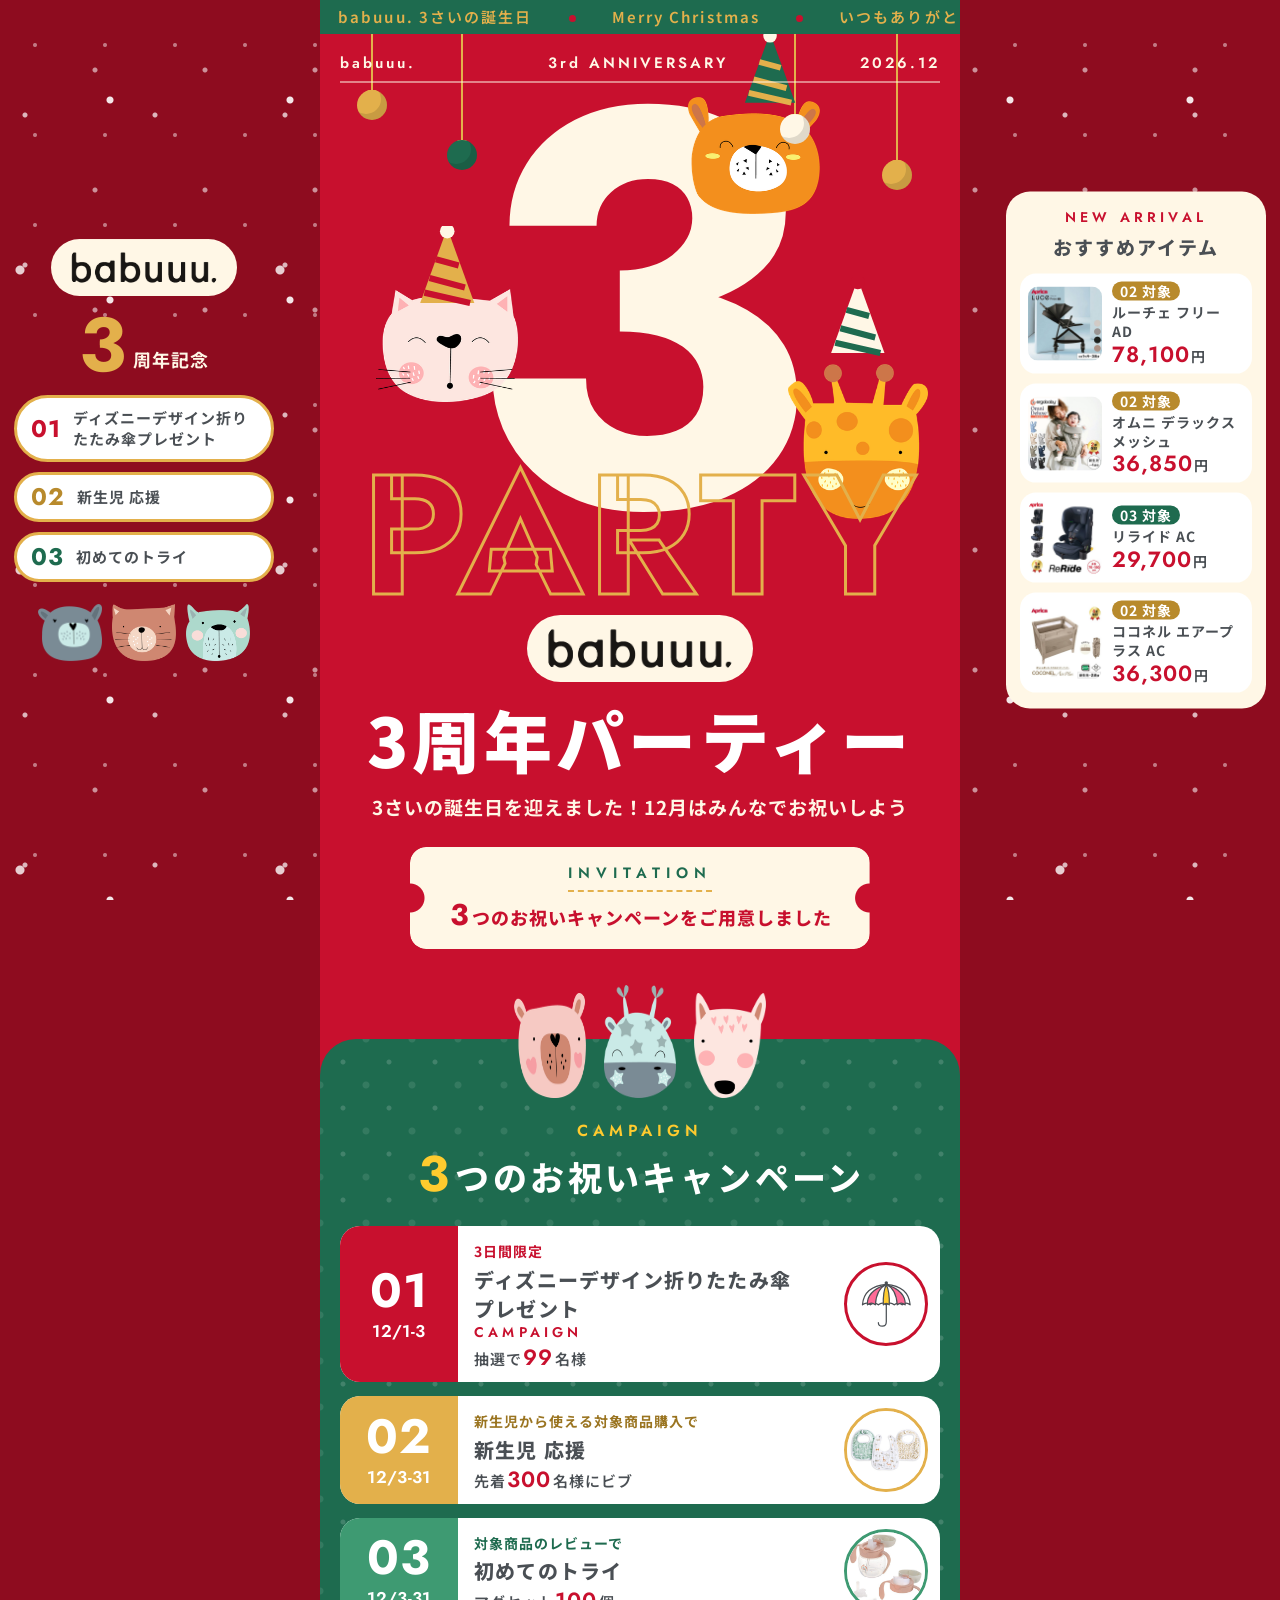
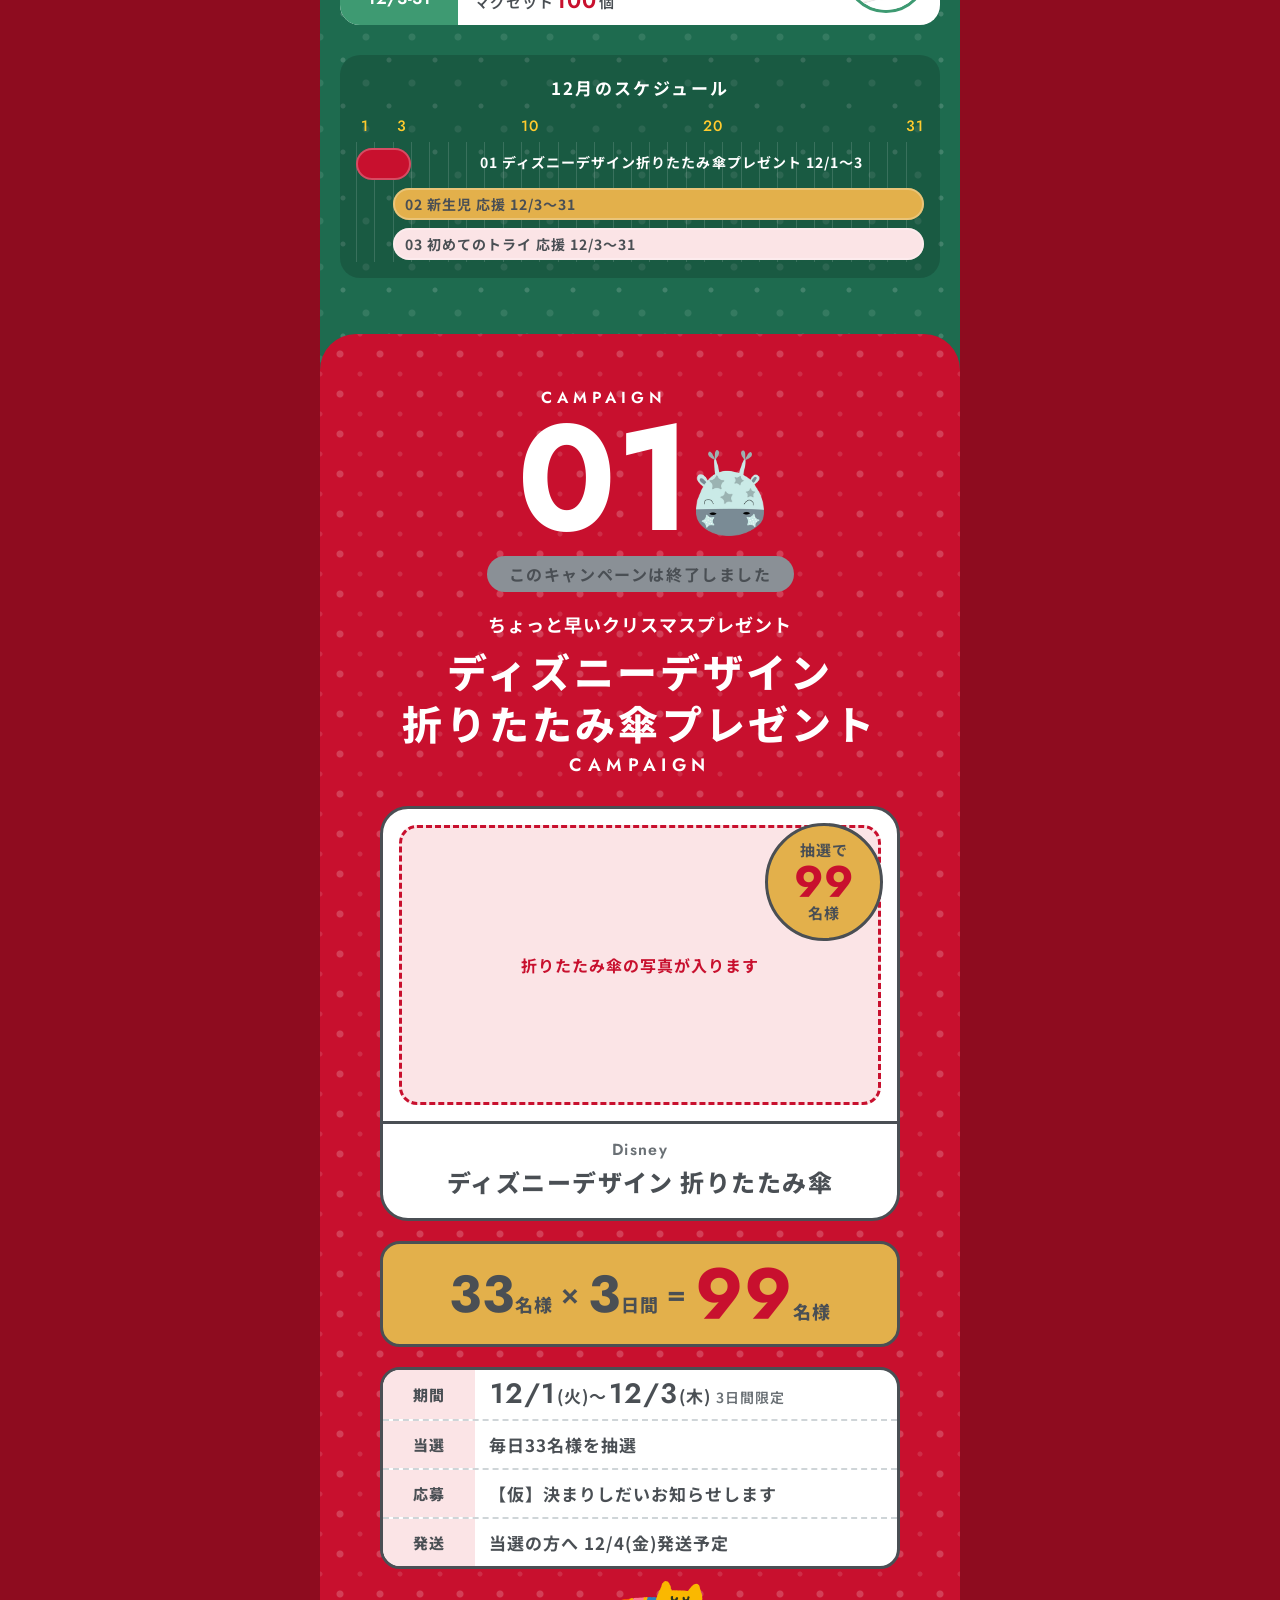
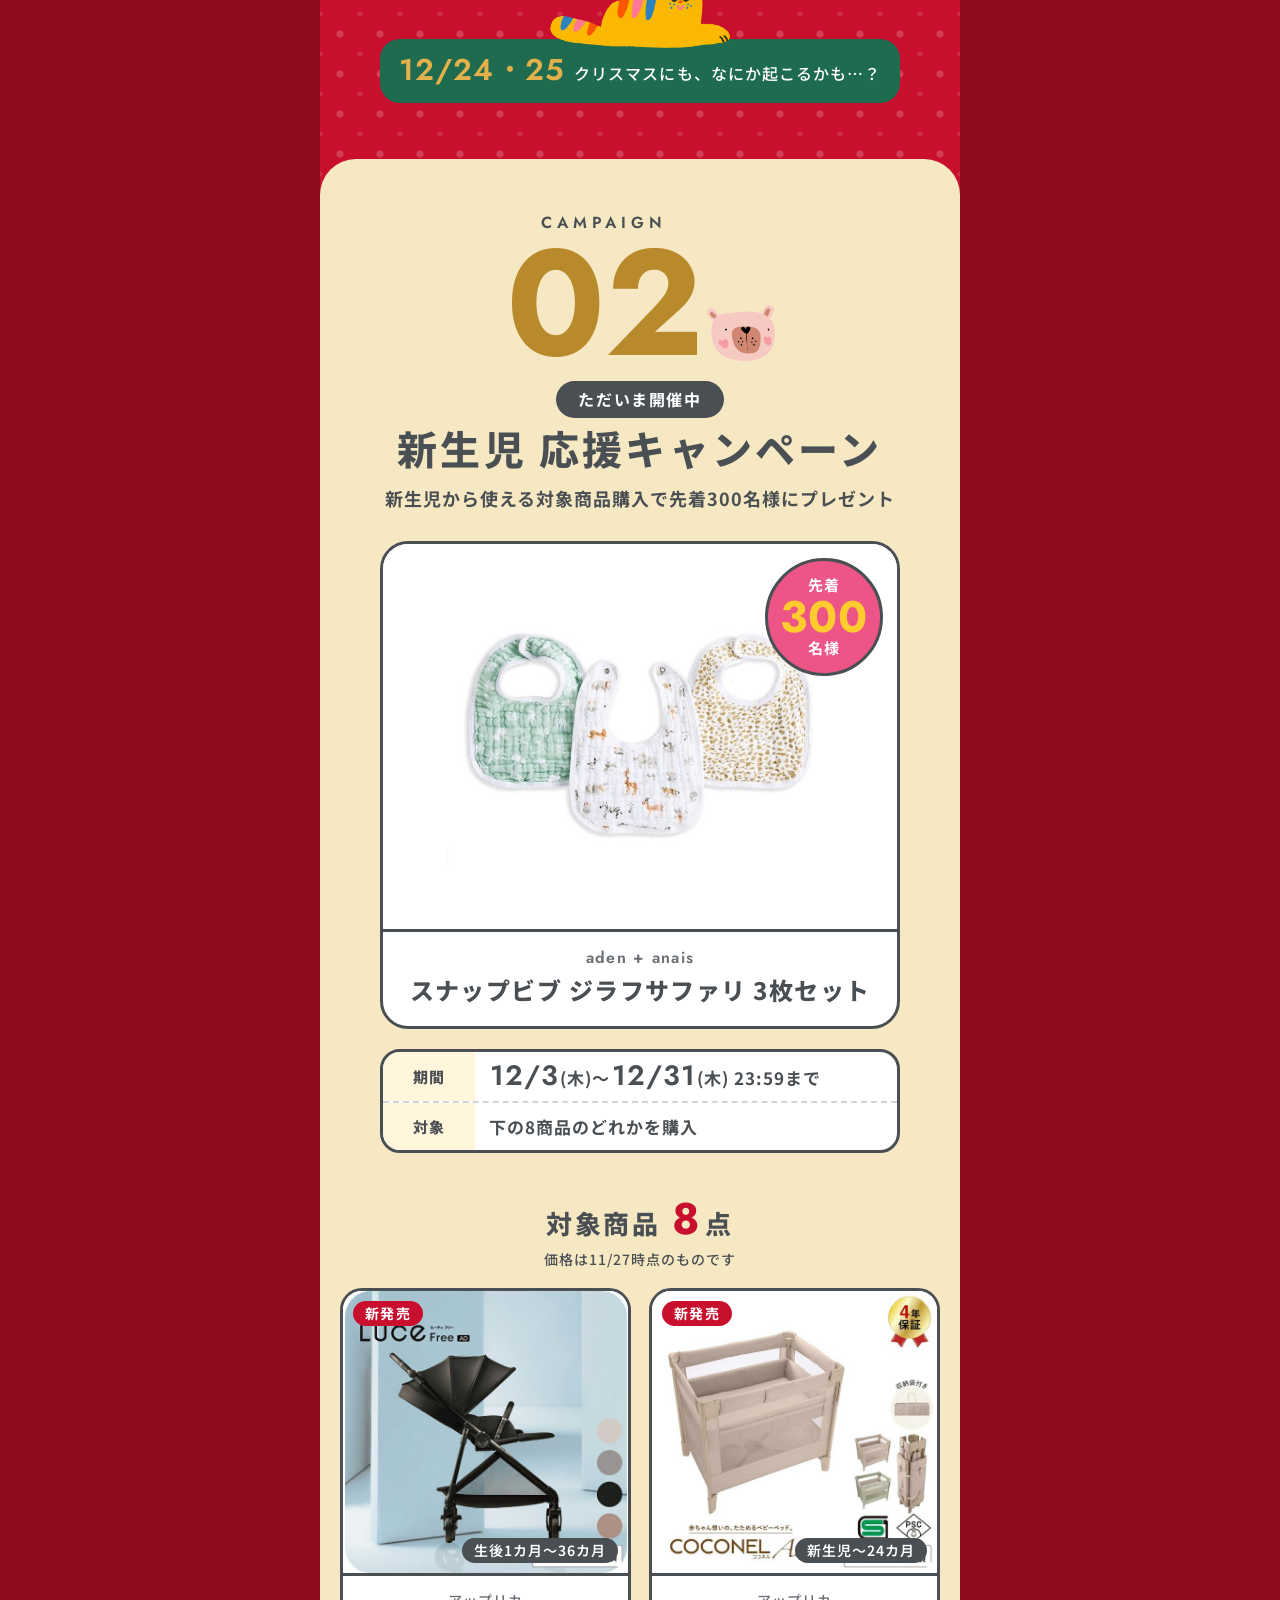
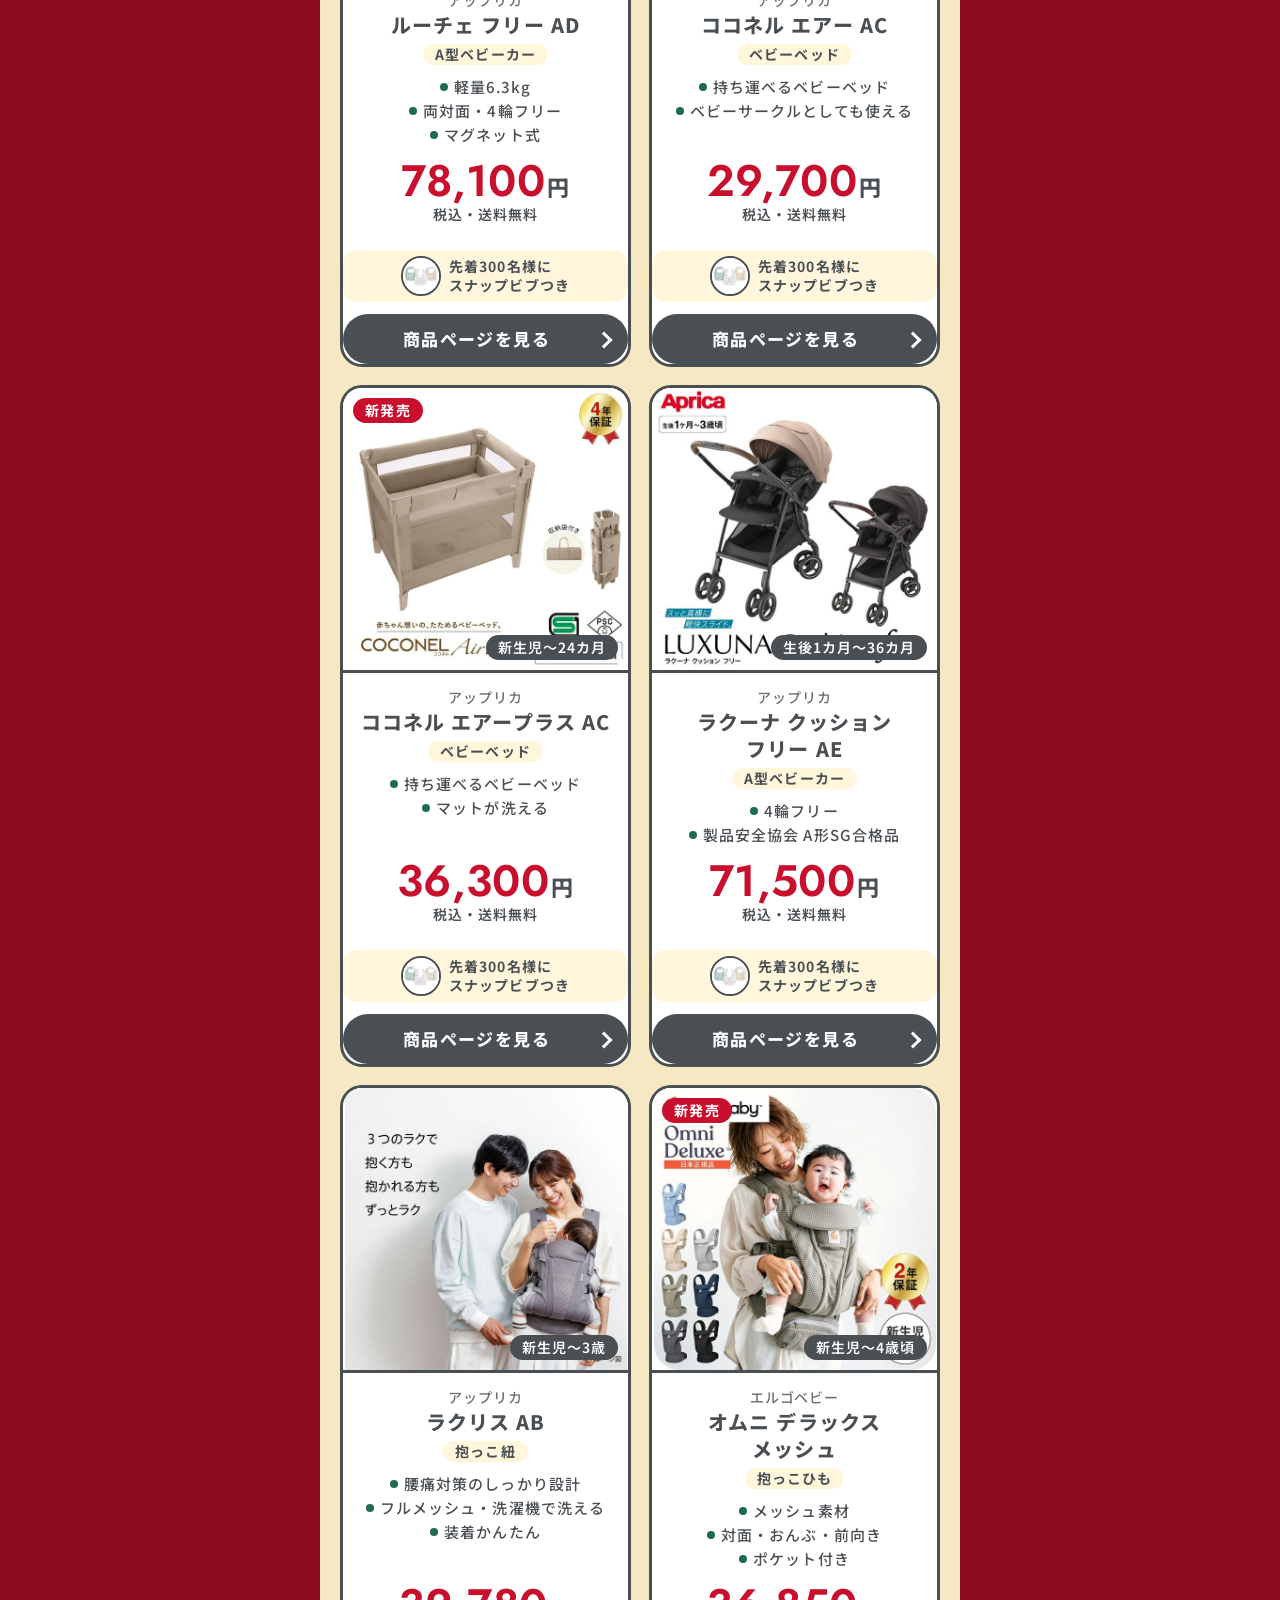
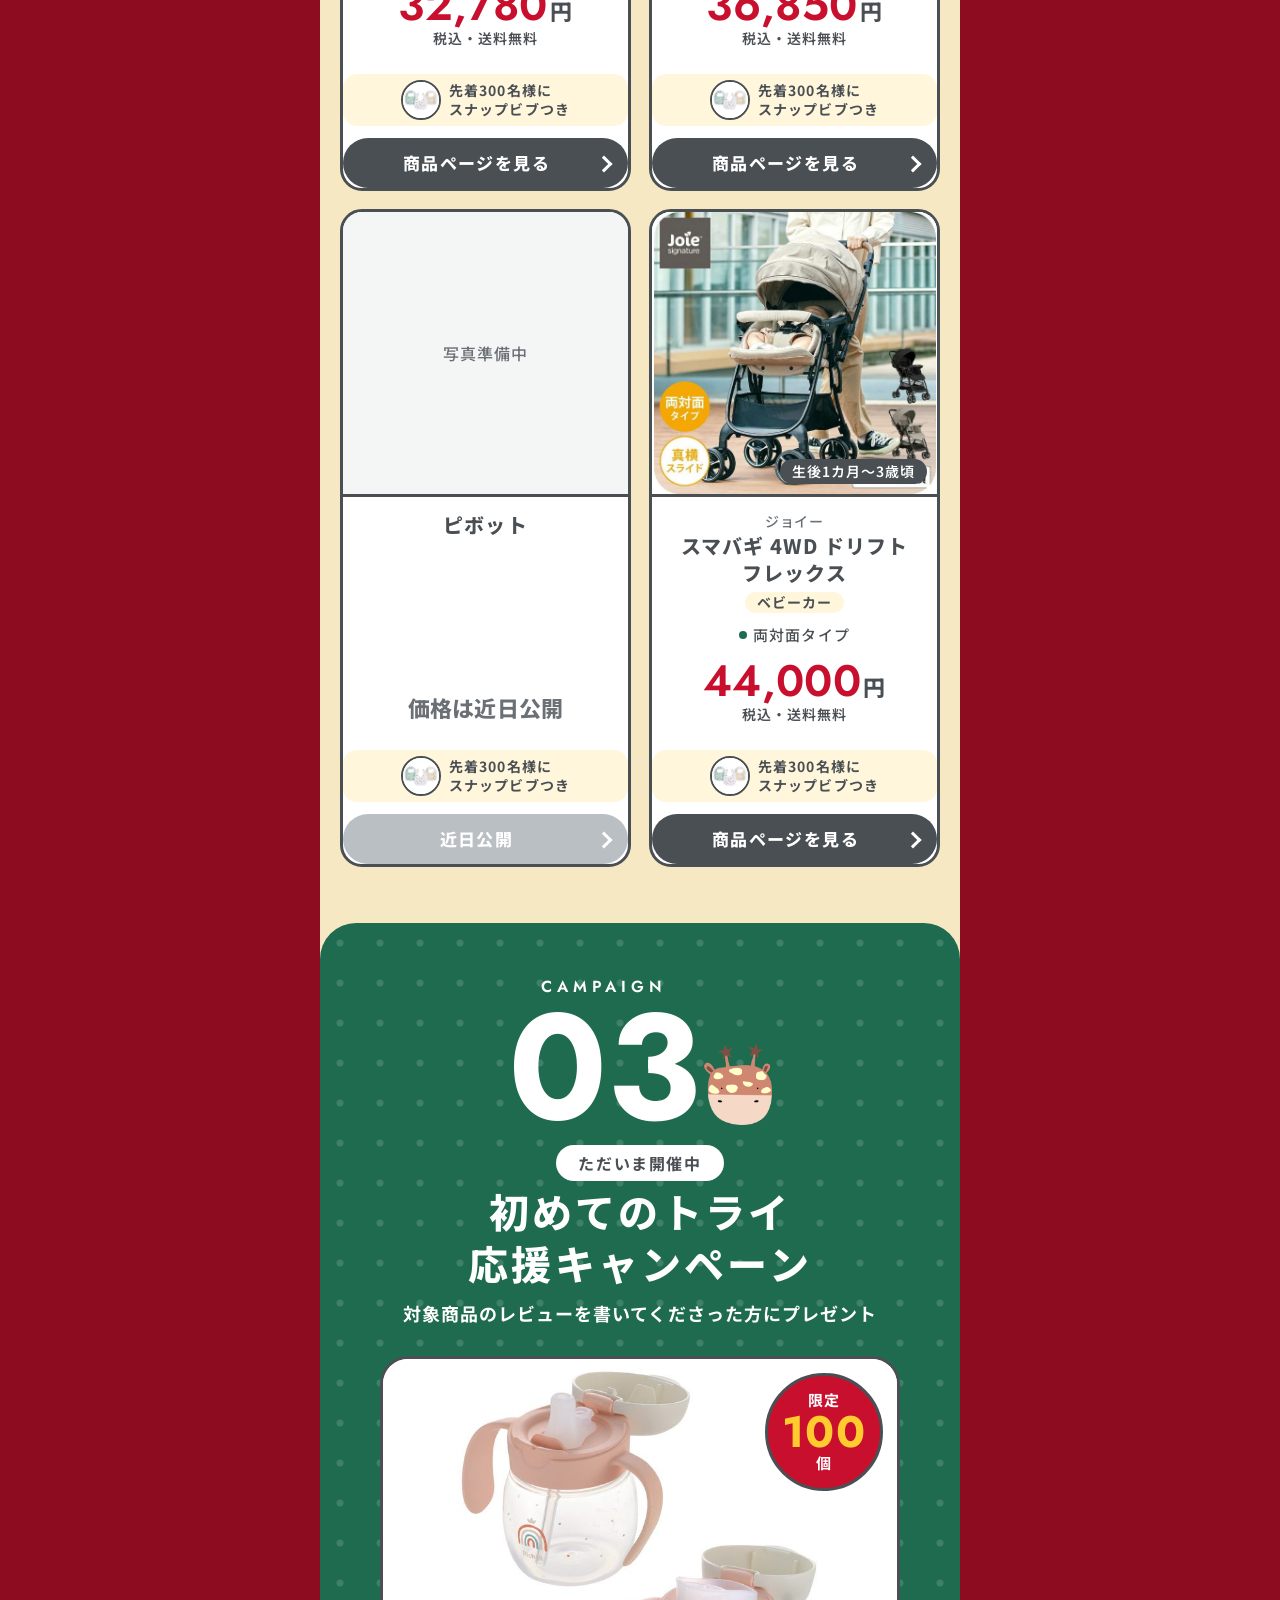
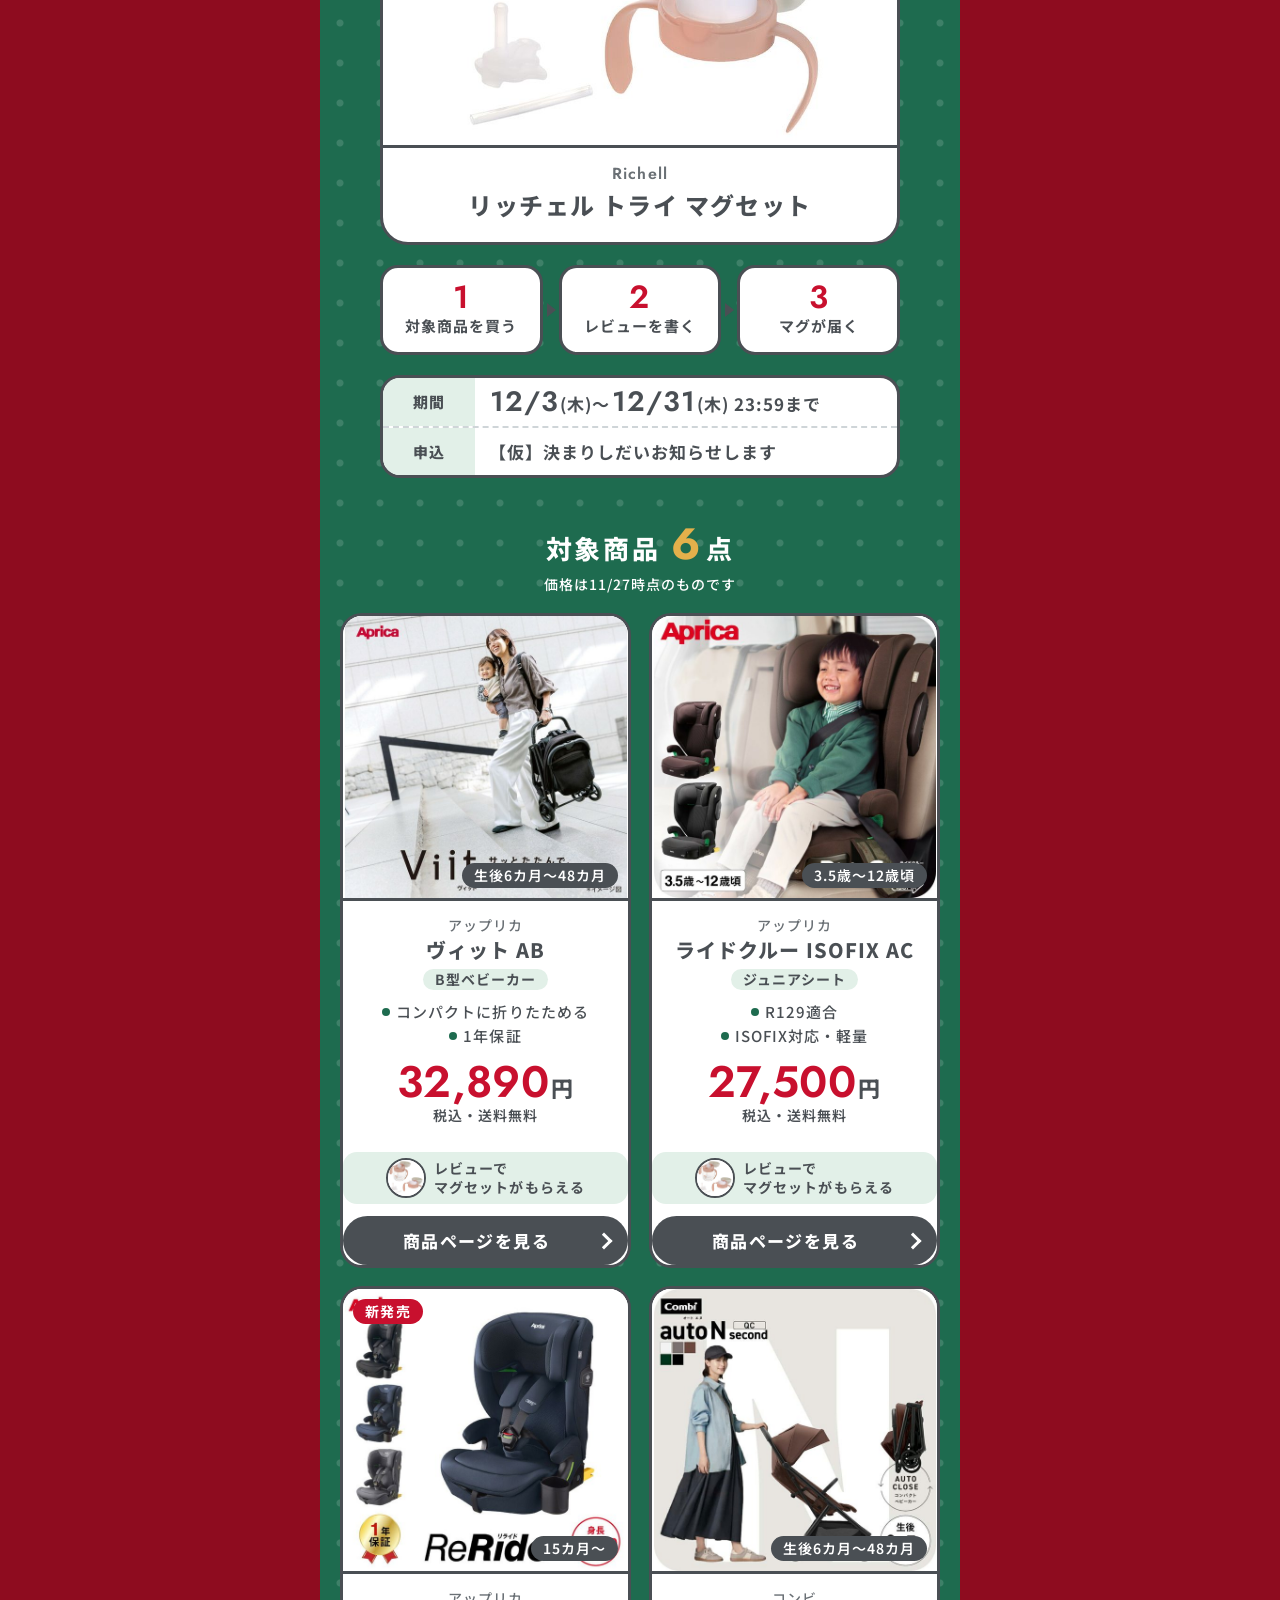
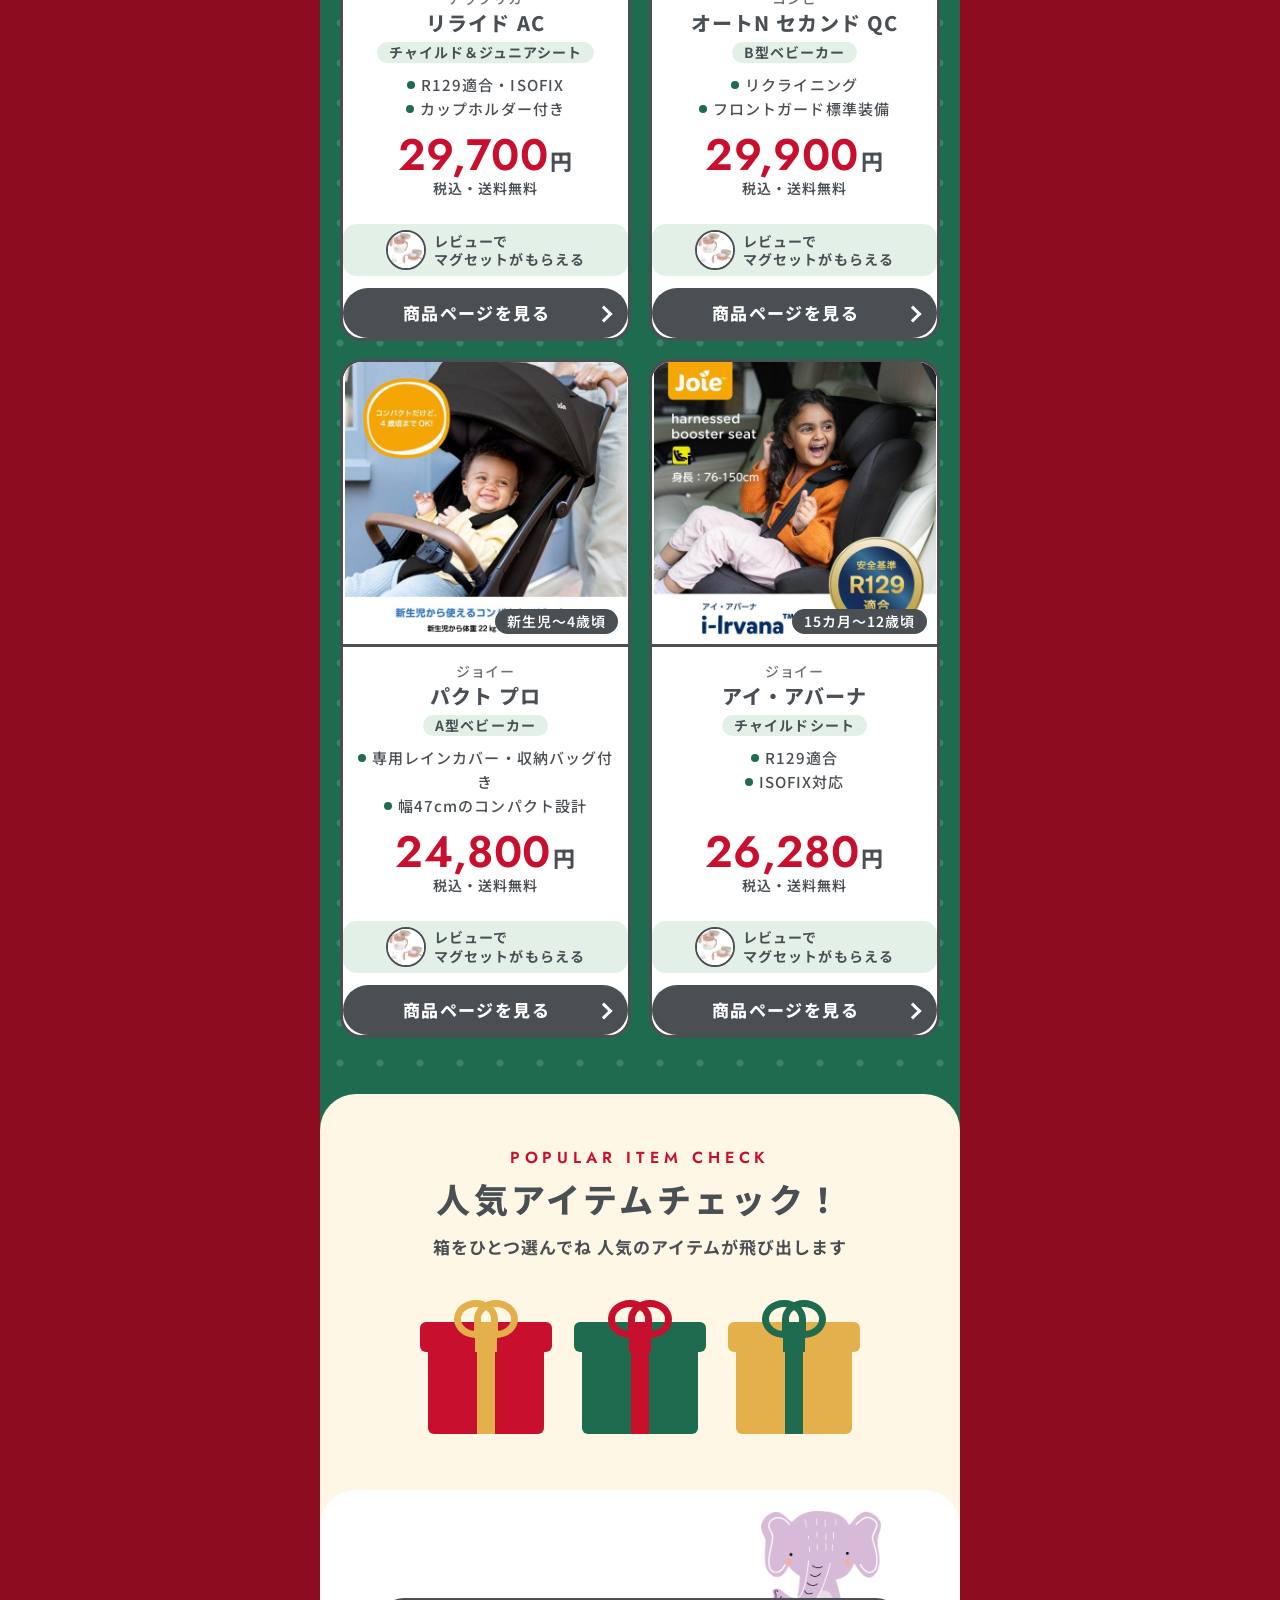
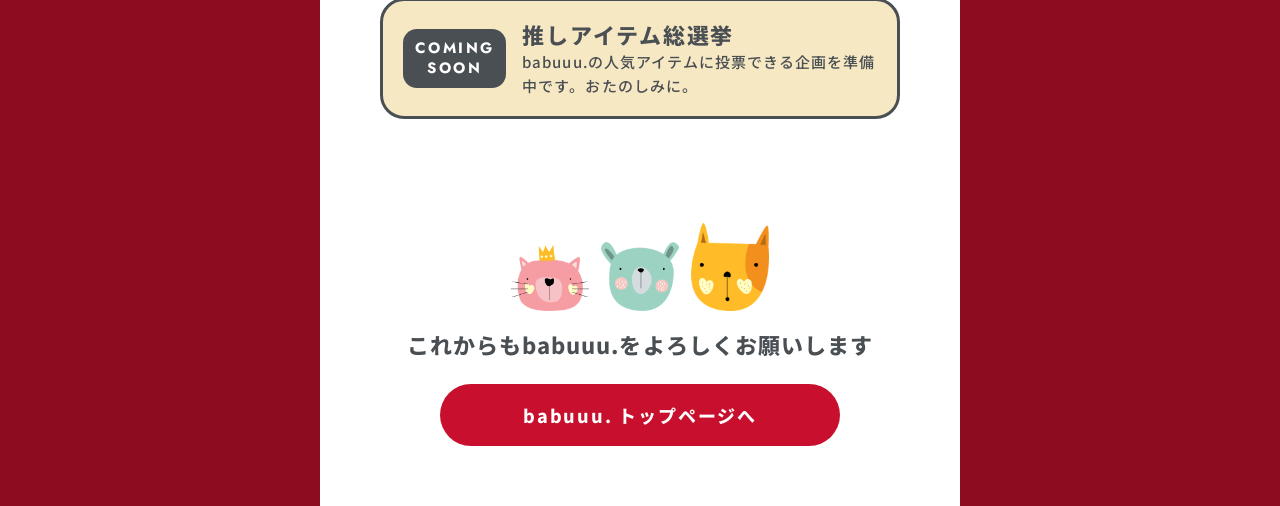
==== index.html @ 04544492 "feat: プレゼント交換を「人気アイテムチェック！」にし、箱から商品写真が飛び出す動きに Co-Authored-By: Claude Opus 5.5 <noreply@anthropic.com" ====
<!doctype html>
<html lang="ja">
<head>
<meta charset="utf-8">
<meta name="viewport" content="width=device-width,initial-scale=1">
<meta name="robots" content="noindex">
<title>babuuu. 3周年記念 3さいの誕生日を迎えました！</title>
<link rel="stylesheet" href="https://fonts.googleapis.com/css2?family=Jost:wght@400;500;600;700&family=Noto+Sans+JP:wght@400..800&display=swap">
<link rel="stylesheet" href="anniv.css?v=202611271355">
</head>
<body>

<!-- PC：左レール（メニュー） -->
<aside class="side side-l" aria-label="メニュー">
  <div class="side-in">
    <a href="https://www.rakuten.co.jp/babuuu/" target="_blank" rel="noopener"><img class="side__logo" src="images/logo.png" alt="babuuu." width="893" height="220"></a>
    <p class="side__three"><b>3</b><span>周年記念</span></p>
    <nav class="side__nav">
      <a href="#c1" style="--c:var(--xred)"><b>01</b><span>ディズニーデザイン折りたたみ傘プレゼント</span></a>
      <a href="#c2" style="--c:#B88A2C"><b>02</b><span>新生児 応援</span></a>
      <a href="#c3" style="--c:var(--xgreen)"><b>03</b><span>初めてのトライ</span></a>
    </nav>
    <div class="side__pals" aria-hidden="true"><img src="images/il/face-bear-gray.png" alt="" width="70" height="70"><img src="images/il/face-cat-brown.png" alt="" width="70" height="70"><img src="images/il/face-dog-mint.png" alt="" width="70" height="70"></div>
  </div>
</aside>

<!-- PC：右レール（おすすめアイテム） -->
<aside class="side side-r" aria-label="おすすめアイテム">
  <div class="side-in">
    <div class="side__rec">
      <p class="side__rec-en">NEW ARRIVAL</p>
      <h2>おすすめアイテム</h2>
      <a class="rec" href="https://item.rakuten.co.jp/babuuu/bgoods-00021/" target="_blank" rel="noopener"><img src="images/n-luce.jpg" alt="" width="80" height="80" loading="lazy"><span class="rec__b"><em class="rec__cp rec__cp--02">02 対象</em><span class="rec__n">ルーチェ フリー AD</span><span class="rec__p"><b>78,100</b>円</span></span></a><a class="rec" href="https://item.rakuten.co.jp/babuuu/bgoods-00316/" target="_blank" rel="noopener"><img src="images/n-omni.jpg" alt="" width="80" height="80" loading="lazy"><span class="rec__b"><em class="rec__cp rec__cp--02">02 対象</em><span class="rec__n">オムニ デラックス メッシュ</span><span class="rec__p"><b>36,850</b>円</span></span></a><a class="rec" href="https://item.rakuten.co.jp/babuuu/bgoods-00098/" target="_blank" rel="noopener"><img src="images/t-reride.jpg" alt="" width="80" height="80" loading="lazy"><span class="rec__b"><em class="rec__cp rec__cp--03">03 対象</em><span class="rec__n">リライド AC</span><span class="rec__p"><b>29,700</b>円</span></span></a><a class="rec" href="https://item.rakuten.co.jp/babuuu/bgoods-00012/" target="_blank" rel="noopener"><img src="images/n-coconeru-plus.jpg" alt="" width="80" height="80" loading="lazy"><span class="rec__b"><em class="rec__cp rec__cp--02">02 対象</em><span class="rec__n">ココネル エアープラス AC</span><span class="rec__p"><b>36,300</b>円</span></span></a>
    </div>
  </div>
</aside>


<div class="page">

  <!-- ===== FV：3周年パーティー（広告ポスター風：赤×巨大な3×パーティー帽の動物たち） ===== -->
  <header class="fv pt">
    <div class="marquee" aria-hidden="true"><p><span>babuuu. 3さいの誕生日</span><span>Merry Christmas</span><span>いつもありがとう</span><span>babuuu. 3さいの誕生日</span><span>Merry Christmas</span><span>いつもありがとう</span><span>babuuu. 3さいの誕生日</span><span>Merry Christmas</span><span>いつもありがとう</span><span>babuuu. 3さいの誕生日</span><span>Merry Christmas</span><span>いつもありがとう</span></p></div>
    <div class="pt__stage">
      <div class="orn" aria-hidden="true"><i style="--x:8%;--l:60px;--c:#E3B04B"></i><i style="--x:22%;--l:110px;--c:#1E6B4F"></i><i style="--x:74%;--l:84px;--c:#FFF7E6"></i><i style="--x:90%;--l:130px;--c:#E3B04B"></i></div>
      <p class="pt__cap"><span>babuuu.</span><span>3rd ANNIVERSARY</span><span>2026.12</span></p>
      <div class="pt__art">
        <span class="pt__3">3</span>
        <button class="guest guest--1" type="button" data-hi="おめでとう！" aria-label="動物のあいさつ"><svg class="hat" viewBox="0 0 60 80"><path d="M30 2 4 74h52z" fill="#1E6B4F"/><path d="M19 32 41 38M13 50l34 9M8 64l44 10" stroke="#E3B04B" stroke-width="6"/><circle cx="30" cy="5" r="7" fill="#FFF7E6"/></svg><img src="images/il/face-bear-orange.png" alt="" width="200" height="200"></button><button class="guest guest--2" type="button" data-hi="3さいだよ" aria-label="動物のあいさつ"><svg class="hat" viewBox="0 0 60 80"><path d="M30 2 4 74h52z" fill="#E3B04B"/><path d="M19 32 41 38M13 50l34 9M8 64l44 10" stroke="#C8102E" stroke-width="6"/><circle cx="30" cy="5" r="7" fill="#FFF7E6"/></svg><img src="images/il/face-cat-white.png" alt="" width="200" height="200"></button><button class="guest guest--3" type="button" data-hi="パーティーだ！" aria-label="動物のあいさつ"><svg class="hat" viewBox="0 0 60 80"><path d="M30 2 4 74h52z" fill="#FFF7E6"/><path d="M19 32 41 38M13 50l34 9M8 64l44 10" stroke="#1E6B4F" stroke-width="6"/><circle cx="30" cy="5" r="7" fill="#C8102E"/></svg><img src="images/il/face-giraffe-yellow.png" alt="" width="200" height="200"></button>
        <span class="pt__party">PARTY</span>
      </div>
      <h1 class="pt__ttl"><span class="pt__logo"><img src="images/logo.png" alt="babuuu." width="893" height="220"></span><span class="pt__ja">3周年パーティー</span></h1>
      <p class="pt__sub"><span class="nw">3さいの誕生日を迎えました！</span><span class="nw">12月はみんなでお祝いしよう</span></p>
      <p class="pt__inv"><span class="pt__inv-en">INVITATION</span><span><span class="nw"><b>3</b>つのお祝いキャンペーンを</span><span class="nw">ご用意しました</span></span></p>
    </div>
  </header>

  <main>
    <!-- ===== 3つのキャンペーン早見表 ===== -->
    <section class="blk idx" id="index">
      <div class="peek" aria-hidden="true"><img src="images/il/face-bear-pink.png" alt="" width="90" height="90"><img src="images/il/face-giraffe-blue.png" alt="" width="90" height="90"><img src="images/il/face-dog-white.png" alt="" width="90" height="90"></div>
      <p class="h-en">CAMPAIGN</p>
      <h2 class="h-ja"><span class="nw"><b>3</b>つの</span><span class="nw">お祝いキャンペーン</span></h2>
      <nav class="tiles" aria-label="キャンペーン一覧">
        <a class="tile" href="#c1" style="--c:var(--xred);--cd:var(--xred)">
          <span class="tile__no"><b>01</b><span>12/1-3</span></span>
          <span class="tile__body"><span class="tile__who">3日間限定</span><span class="tile__ttl" style="display:block">ディズニーデザイン<wbr>折りたたみ傘<wbr>プレゼント<small class="tile__en">CAMPAIGN</small></span><span class="tile__get" style="display:block">抽選で<b>99</b>名様</span></span>
          <span class="tile__img tile__img--umb"><svg width="70%" viewBox="0 0 220 200"><g stroke="#4A4F54" stroke-width="5" stroke-linejoin="round" stroke-linecap="round"><path d="M110 22v150q0 18-16 18t-16-14" fill="none"/><path d="M14 104Q20 30 110 22q90 8 96 82q-16-14-32 0q-16-14-32 0q-16-14-32 0q-16-14-32 0q-16-14-32 0q-16-14-32 0z" fill="#FFFFFF"/><path d="M110 22Q70 40 66 104q-16-14-32 0Q30 50 110 22zM110 22q40 18 44 82q16-14 32 0q4-54-76-82z" fill="#FF6B97"/><path d="M110 22q-14 30-12 82q6-6 12-6t12 6q2-52-12-82z" fill="#FFCB2E"/></g><circle cx="110" cy="16" r="7" fill="#4A4F54"/></svg></span>
        </a>
        <a class="tile" href="#c2" style="--c:var(--gold);--cd:#9A7420">
          <span class="tile__no"><b>02</b><span>12/3-31</span></span>
          <span class="tile__body"><span class="tile__who">新生児から使える対象商品購入で</span><span class="tile__ttl" style="display:block">新生児 応援</span><span class="tile__get" style="display:block">先着<b>300</b>名様にビブ</span></span>
          <span class="tile__img"><img src="images/g-bib.jpg" alt="" width="84" height="84"></span>
        </a>
        <a class="tile" href="#c3" style="--c:#3E9A72;--cd:var(--xgreen)">
          <span class="tile__no"><b>03</b><span>12/3-31</span></span>
          <span class="tile__body"><span class="tile__who">対象商品のレビューで</span><span class="tile__ttl" style="display:block">初めてのトライ</span><span class="tile__get" style="display:block">マグセット<b>100</b>個</span></span>
          <span class="tile__img"><img src="images/g-mug.jpg" alt="" width="84" height="84"></span>
        </a>
      </nav>
      <div class="cal">
        <p class="cal__h">12月のスケジュール</p>
        <div class="cal__axis" aria-hidden="true"><span style="left:1.61%">1</span><span style="left:8.06%">3</span><span style="left:30.65%">10</span><span style="left:62.90%">20</span><span style="left:98.39%">31</span></div>
        <div class="cal__bars">
          <div class="cal__row cal__row--out" style="--c:var(--xred);--s:0.00%;--w:9.68%"><i></i><span>01 ディズニーデザイン折りたたみ傘プレゼント 12/1〜3</span></div>
          <div class="cal__row" style="--c:var(--gold);--s:6.45%;--w:93.55%"><i></i><span>02 新生児 応援 12/3〜31</span></div>
          <div class="cal__row" style="--c:var(--xred-l);--s:6.45%;--w:93.55%"><i></i><span>03 初めてのトライ 応援 12/3〜31</span></div>
        </div>
      </div>
    </section>

    <!-- ===== 01 ディズニーデザイン折りたたみ傘プレゼント ===== -->
    <section class="blk cp cp--disney" id="c1" data-start="2026-12-01T00:00:00+09:00" data-end="2026-12-03T23:59:59+09:00">
      <div class="cp__head"><span class="cp__no"><small>CAMPAIGN</small>01</span><img class="cp__pal" src="images/il/face-giraffe-blue.png" alt="" width="120" height="120"></div>
      <p class="cp__state"></p>
      <p class="cp__pre">ちょっと早いクリスマスプレゼント</p>
      <h2 class="cp__ttl"><span class="nw">ディズニーデザイン</span> <span class="nw">折りたたみ傘プレゼント</span><small class="cp__en">CAMPAIGN</small></h2>
      <div class="gift">
        <!-- 傘の写真は images/g-umbrella.jpg に置くと自動で表示される -->
        <figure class="gift__img"><img src="images/g-umbrella.jpg" alt="ディズニーデザイン 折りたたみ傘" width="800" height="600" onerror="this.parentNode.classList.add('is-empty');this.parentNode.textContent='折りたたみ傘の写真が入ります'"></figure>
        <p class="gift__seal"><span>抽選で</span><b>99</b><span>名様</span></p>
        <div class="gift__body"><p class="gift__brand">Disney</p><p class="gift__name"><span class="nw">ディズニーデザイン</span> <span class="nw">折りたたみ傘</span></p></div>
      </div>
      <p class="eq"><span><b>33</b>名様</span><i>×</i><span><b>3</b>日間</span><i>=</i><span class="eq__total"><b>99</b>名様</span></p>
      <dl class="facts">
        <div><dt>期間</dt><dd><b>12/1</b>(火)〜<b>12/3</b>(木) <small class="nw">3日間限定</small></dd></div>
        <div><dt>当選</dt><dd>毎日33名様を抽選</dd></div>
        <div><dt>応募</dt><dd>【仮】決まりしだいお知らせします</dd></div>
        <div><dt>発送</dt><dd>当選の方へ 12/4(金)発送予定</dd></div>
      </dl>
      <div class="tease"><img class="tease__cat" src="images/il/cat-lying.png" alt="" width="600" height="225"><p><b>12/24・25</b><span class="nw">クリスマスにも、</span><span class="nw">なにか起こるかも…？</span></p></div>
    </section>

    <!-- ===== 02 新生児 応援キャンペーン ===== -->
    <section class="blk cp cp--newborn" id="c2" data-start="2026-12-03T00:00:00+09:00" data-end="2026-12-31T23:59:59+09:00">
      <div class="cp__head"><span class="cp__no"><small>CAMPAIGN</small>02</span><img class="cp__pal" src="images/il/face-bear-pink.png" alt="" width="120" height="120"></div>
      <p class="cp__state"></p>
      <h2 class="cp__ttl"><span class="nw">新生児</span> <span class="nw">応援キャンペーン</span></h2>
      <p class="cp__lead"><span class="nw">新生児から使える対象商品購入で</span><span class="nw">先着300名様にプレゼント</span></p>
      <div class="gift">
        <figure class="gift__img"><img src="images/g-bib.jpg" alt="aden + anais スナップビブ ジラフサファリ 3枚セット" width="600" height="600" loading="lazy"></figure>
        <p class="gift__seal"><span>先着</span><b>300</b><span>名様</span></p>
        <div class="gift__body"><p class="gift__brand">aden + anais</p><p class="gift__name"><span class="nw">スナップビブ</span> <span class="nw">ジラフサファリ 3枚セット</span></p></div>
      </div>
      <dl class="facts">
        <div><dt>期間</dt><dd><b>12/3</b>(木)〜<b>12/31</b>(木) <span class="nw">23:59まで</span></dd></div>
        <div><dt>対象</dt><dd>下の8商品のどれかを購入</dd></div>
      </dl>
      <h3 class="items__h">対象商品 <b>8</b>点</h3>
      <p class="items__note">価格は11/27時点のものです</p>
      <div class="items">
<article class="pi"><a class="pi__img" href="https://item.rakuten.co.jp/babuuu/bgoods-00021/" target="_blank" rel="noopener"><img src="images/n-luce.jpg" alt="アップリカ ルーチェ フリー AD" width="600" height="600" loading="lazy"><em class="pi__new">新発売</em><span class="pi__age">生後1カ月〜36カ月</span></a><div class="pi__body"><p class="pi__brand">アップリカ</p><h4 class="pi__name">ルーチェ フリー AD</h4><p class="pi__kind">A型ベビーカー</p><ul class="pi__pts"><li>軽量6.3kg</li><li>両対面・4輪フリー</li><li>マグネット式</li></ul><p class="pi__price"><b>78,100</b><span>円</span><small>税込・送料無料</small></p></div><p class="pi__perk"><img src="images/g-bib.jpg" alt="" width="40" height="40" loading="lazy"><span>先着300名様に<br>スナップビブつき</span></p><a class="pi__go" href="https://item.rakuten.co.jp/babuuu/bgoods-00021/" target="_blank" rel="noopener">商品ページを見る</a></article>
<article class="pi"><a class="pi__img" href="https://item.rakuten.co.jp/babuuu/bgoods-00013/" target="_blank" rel="noopener"><img src="images/n-coconeru.jpg" alt="アップリカ ココネル エアー AC" width="600" height="600" loading="lazy"><em class="pi__new">新発売</em><span class="pi__age">新生児〜24カ月</span></a><div class="pi__body"><p class="pi__brand">アップリカ</p><h4 class="pi__name">ココネル エアー AC</h4><p class="pi__kind">ベビーベッド</p><ul class="pi__pts"><li>持ち運べるベビーベッド</li><li>ベビーサークルとしても使える</li></ul><p class="pi__price"><b>29,700</b><span>円</span><small>税込・送料無料</small></p></div><p class="pi__perk"><img src="images/g-bib.jpg" alt="" width="40" height="40" loading="lazy"><span>先着300名様に<br>スナップビブつき</span></p><a class="pi__go" href="https://item.rakuten.co.jp/babuuu/bgoods-00013/" target="_blank" rel="noopener">商品ページを見る</a></article>
<article class="pi"><a class="pi__img" href="https://item.rakuten.co.jp/babuuu/bgoods-00012/" target="_blank" rel="noopener"><img src="images/n-coconeru-plus.jpg" alt="アップリカ ココネル エアープラス AC" width="600" height="600" loading="lazy"><em class="pi__new">新発売</em><span class="pi__age">新生児〜24カ月</span></a><div class="pi__body"><p class="pi__brand">アップリカ</p><h4 class="pi__name">ココネル エアープラス AC</h4><p class="pi__kind">ベビーベッド</p><ul class="pi__pts"><li>持ち運べるベビーベッド</li><li>マットが洗える</li></ul><p class="pi__price"><b>36,300</b><span>円</span><small>税込・送料無料</small></p></div><p class="pi__perk"><img src="images/g-bib.jpg" alt="" width="40" height="40" loading="lazy"><span>先着300名様に<br>スナップビブつき</span></p><a class="pi__go" href="https://item.rakuten.co.jp/babuuu/bgoods-00012/" target="_blank" rel="noopener">商品ページを見る</a></article>
<article class="pi"><a class="pi__img" href="https://item.rakuten.co.jp/babuuu/bgoods-00325/" target="_blank" rel="noopener"><img src="images/n-lacuna.jpg" alt="アップリカ ラクーナ クッション フリー AE" width="600" height="600" loading="lazy"><span class="pi__age">生後1カ月〜36カ月</span></a><div class="pi__body"><p class="pi__brand">アップリカ</p><h4 class="pi__name">ラクーナ クッション フリー AE</h4><p class="pi__kind">A型ベビーカー</p><ul class="pi__pts"><li>4輪フリー</li><li>製品安全協会 A形SG合格品</li></ul><p class="pi__price"><b>71,500</b><span>円</span><small>税込・送料無料</small></p></div><p class="pi__perk"><img src="images/g-bib.jpg" alt="" width="40" height="40" loading="lazy"><span>先着300名様に<br>スナップビブつき</span></p><a class="pi__go" href="https://item.rakuten.co.jp/babuuu/bgoods-00325/" target="_blank" rel="noopener">商品ページを見る</a></article>
<article class="pi"><a class="pi__img" href="https://item.rakuten.co.jp/babuuu/bgoods-00007/?variantId=bgoods-00007-ver2-4" target="_blank" rel="noopener"><img src="images/n-laclis.jpg" alt="アップリカ ラクリス AB" width="600" height="600" loading="lazy"><span class="pi__age">新生児〜3歳</span></a><div class="pi__body"><p class="pi__brand">アップリカ</p><h4 class="pi__name">ラクリス AB</h4><p class="pi__kind">抱っこ紐</p><ul class="pi__pts"><li>腰痛対策のしっかり設計</li><li>フルメッシュ・洗濯機で洗える</li><li>装着かんたん</li></ul><p class="pi__price"><b>32,780</b><span>円</span><small>税込・送料無料</small></p></div><p class="pi__perk"><img src="images/g-bib.jpg" alt="" width="40" height="40" loading="lazy"><span>先着300名様に<br>スナップビブつき</span></p><a class="pi__go" href="https://item.rakuten.co.jp/babuuu/bgoods-00007/?variantId=bgoods-00007-ver2-4" target="_blank" rel="noopener">商品ページを見る</a></article>
<article class="pi"><a class="pi__img" href="https://item.rakuten.co.jp/babuuu/bgoods-00316/" target="_blank" rel="noopener"><img src="images/n-omni.jpg" alt="エルゴベビー オムニ デラックス メッシュ" width="600" height="600" loading="lazy"><em class="pi__new">新発売</em><span class="pi__age">新生児〜4歳頃</span></a><div class="pi__body"><p class="pi__brand">エルゴベビー</p><h4 class="pi__name">オムニ デラックス メッシュ</h4><p class="pi__kind">抱っこひも</p><ul class="pi__pts"><li>メッシュ素材</li><li>対面・おんぶ・前向き</li><li>ポケット付き</li></ul><p class="pi__price"><b>36,850</b><span>円</span><small>税込・送料無料</small></p></div><p class="pi__perk"><img src="images/g-bib.jpg" alt="" width="40" height="40" loading="lazy"><span>先着300名様に<br>スナップビブつき</span></p><a class="pi__go" href="https://item.rakuten.co.jp/babuuu/bgoods-00316/" target="_blank" rel="noopener">商品ページを見る</a></article>
<article class="pi"><span class="pi__img"><span class="pi__ph">写真準備中</span></span><div class="pi__body"><h4 class="pi__name">ピボット</h4><ul class="pi__pts"></ul><p class="pi__price pi__price--tbd"><b>価格は近日公開</b></p></div><p class="pi__perk"><img src="images/g-bib.jpg" alt="" width="40" height="40" loading="lazy"><span>先着300名様に<br>スナップビブつき</span></p><a class="pi__go" aria-disabled="true">近日公開</a></article>
<article class="pi"><a class="pi__img" href="https://item.rakuten.co.jp/babuuu/bgoods-00393/" target="_blank" rel="noopener"><img src="images/n-smabagi.jpg" alt="ジョイー スマバギ 4WD ドリフト フレックス" width="600" height="600" loading="lazy"><span class="pi__age">生後1カ月〜3歳頃</span></a><div class="pi__body"><p class="pi__brand">ジョイー</p><h4 class="pi__name">スマバギ 4WD ドリフト フレックス</h4><p class="pi__kind">ベビーカー</p><ul class="pi__pts"><li>両対面タイプ</li></ul><p class="pi__price"><b>44,000</b><span>円</span><small>税込・送料無料</small></p></div><p class="pi__perk"><img src="images/g-bib.jpg" alt="" width="40" height="40" loading="lazy"><span>先着300名様に<br>スナップビブつき</span></p><a class="pi__go" href="https://item.rakuten.co.jp/babuuu/bgoods-00393/" target="_blank" rel="noopener">商品ページを見る</a></article>
      </div>
    </section>

    <!-- ===== 03 初めてのトライ 応援キャンペーン ===== -->
    <section class="blk cp cp--try" id="c3" data-start="2026-12-03T00:00:00+09:00" data-end="2026-12-31T23:59:59+09:00">
      <div class="cp__head"><span class="cp__no"><small>CAMPAIGN</small>03</span><img class="cp__pal" src="images/il/face-cat-orange.png" alt="" width="120" height="120"></div>
      <p class="cp__state"></p>
      <h2 class="cp__ttl"><span class="nw">初めてのトライ</span> <span class="nw">応援キャンペーン</span></h2>
      <p class="cp__lead"><span class="nw">対象商品のレビューを</span><span class="nw">書いてくださった方にプレゼント</span></p>
      <div class="gift">
        <figure class="gift__img"><img src="images/g-mug.jpg" alt="リッチェル トライ マグセット" width="600" height="600" loading="lazy"></figure>
        <p class="gift__seal"><span>限定</span><b>100</b><span>個</span></p>
        <div class="gift__body"><p class="gift__brand">Richell</p><p class="gift__name">リッチェル トライ マグセット</p></div>
      </div>
      <ol class="flow">
        <li><b>1</b>対象商品を買う</li>
        <li><b>2</b>レビューを書く</li>
        <li><b>3</b>マグが届く</li>
      </ol>
      <dl class="facts">
        <div><dt>期間</dt><dd><b>12/3</b>(木)〜<b>12/31</b>(木) <span class="nw">23:59まで</span></dd></div>
        <div><dt>申込</dt><dd>【仮】決まりしだいお知らせします</dd></div>
      </dl>
      <h3 class="items__h">対象商品 <b>6</b>点</h3>
      <p class="items__note">価格は11/27時点のものです</p>
      <div class="items">
<article class="pi"><a class="pi__img" href="https://item.rakuten.co.jp/babuuu/bgoods-00312/" target="_blank" rel="noopener"><img src="images/t-vitt.jpg" alt="アップリカ ヴィット AB" width="600" height="600" loading="lazy"><span class="pi__age">生後6カ月〜48カ月</span></a><div class="pi__body"><p class="pi__brand">アップリカ</p><h4 class="pi__name">ヴィット AB</h4><p class="pi__kind">B型ベビーカー</p><ul class="pi__pts"><li>コンパクトに折りたためる</li><li>1年保証</li></ul><p class="pi__price"><b>32,890</b><span>円</span><small>税込・送料無料</small></p></div><p class="pi__perk"><img src="images/g-mug.jpg" alt="" width="40" height="40" loading="lazy"><span>レビューで<br>マグセットがもらえる</span></p><a class="pi__go" href="https://item.rakuten.co.jp/babuuu/bgoods-00312/" target="_blank" rel="noopener">商品ページを見る</a></article>
<article class="pi"><a class="pi__img" href="https://item.rakuten.co.jp/babuuu/bgoods-00010/" target="_blank" rel="noopener"><img src="images/t-ridecrew.jpg" alt="アップリカ ライドクルー ISOFIX AC" width="600" height="600" loading="lazy"><span class="pi__age">3.5歳〜12歳頃</span></a><div class="pi__body"><p class="pi__brand">アップリカ</p><h4 class="pi__name">ライドクルー ISOFIX AC</h4><p class="pi__kind">ジュニアシート</p><ul class="pi__pts"><li>R129適合</li><li>ISOFIX対応・軽量</li></ul><p class="pi__price"><b>27,500</b><span>円</span><small>税込・送料無料</small></p></div><p class="pi__perk"><img src="images/g-mug.jpg" alt="" width="40" height="40" loading="lazy"><span>レビューで<br>マグセットがもらえる</span></p><a class="pi__go" href="https://item.rakuten.co.jp/babuuu/bgoods-00010/" target="_blank" rel="noopener">商品ページを見る</a></article>
<article class="pi"><a class="pi__img" href="https://item.rakuten.co.jp/babuuu/bgoods-00098/" target="_blank" rel="noopener"><img src="images/t-reride.jpg" alt="アップリカ リライド AC" width="600" height="600" loading="lazy"><em class="pi__new">新発売</em><span class="pi__age">15カ月〜</span></a><div class="pi__body"><p class="pi__brand">アップリカ</p><h4 class="pi__name">リライド AC</h4><p class="pi__kind">チャイルド＆ジュニアシート</p><ul class="pi__pts"><li>R129適合・ISOFIX</li><li>カップホルダー付き</li></ul><p class="pi__price"><b>29,700</b><span>円</span><small>税込・送料無料</small></p></div><p class="pi__perk"><img src="images/g-mug.jpg" alt="" width="40" height="40" loading="lazy"><span>レビューで<br>マグセットがもらえる</span></p><a class="pi__go" href="https://item.rakuten.co.jp/babuuu/bgoods-00098/" target="_blank" rel="noopener">商品ページを見る</a></article>
<article class="pi"><a class="pi__img" href="https://item.rakuten.co.jp/babuuu/bgoods-00353/" target="_blank" rel="noopener"><img src="images/t-auton.jpg" alt="コンビ オートN セカンド QC" width="600" height="600" loading="lazy"><span class="pi__age">生後6カ月〜48カ月</span></a><div class="pi__body"><p class="pi__brand">コンビ</p><h4 class="pi__name">オートN セカンド QC</h4><p class="pi__kind">B型ベビーカー</p><ul class="pi__pts"><li>リクライニング</li><li>フロントガード標準装備</li></ul><p class="pi__price"><b>29,900</b><span>円</span><small>税込・送料無料</small></p></div><p class="pi__perk"><img src="images/g-mug.jpg" alt="" width="40" height="40" loading="lazy"><span>レビューで<br>マグセットがもらえる</span></p><a class="pi__go" href="https://item.rakuten.co.jp/babuuu/bgoods-00353/" target="_blank" rel="noopener">商品ページを見る</a></article>
<article class="pi"><a class="pi__img" href="https://item.rakuten.co.jp/babuuu/bgoods-00320/" target="_blank" rel="noopener"><img src="images/t-pactpro.jpg" alt="ジョイー パクト プロ" width="600" height="600" loading="lazy"><span class="pi__age">新生児〜4歳頃</span></a><div class="pi__body"><p class="pi__brand">ジョイー</p><h4 class="pi__name">パクト プロ</h4><p class="pi__kind">A型ベビーカー</p><ul class="pi__pts"><li>専用レインカバー・収納バッグ付き</li><li>幅47cmのコンパクト設計</li></ul><p class="pi__price"><b>24,800</b><span>円</span><small>税込・送料無料</small></p></div><p class="pi__perk"><img src="images/g-mug.jpg" alt="" width="40" height="40" loading="lazy"><span>レビューで<br>マグセットがもらえる</span></p><a class="pi__go" href="https://item.rakuten.co.jp/babuuu/bgoods-00320/" target="_blank" rel="noopener">商品ページを見る</a></article>
<article class="pi"><a class="pi__img" href="https://item.rakuten.co.jp/babuuu/bgoods-00279/" target="_blank" rel="noopener"><img src="images/t-iavana.jpg" alt="ジョイー アイ・アバーナ" width="600" height="600" loading="lazy"><span class="pi__age">15カ月〜12歳頃</span></a><div class="pi__body"><p class="pi__brand">ジョイー</p><h4 class="pi__name">アイ・アバーナ</h4><p class="pi__kind">チャイルドシート</p><ul class="pi__pts"><li>R129適合</li><li>ISOFIX対応</li></ul><p class="pi__price"><b>26,280</b><span>円</span><small>税込・送料無料</small></p></div><p class="pi__perk"><img src="images/g-mug.jpg" alt="" width="40" height="40" loading="lazy"><span>レビューで<br>マグセットがもらえる</span></p><a class="pi__go" href="https://item.rakuten.co.jp/babuuu/bgoods-00279/" target="_blank" rel="noopener">商品ページを見る</a></article>
      </div>
    </section>

    <!-- ===== おたのしみ：人気アイテムチェック（箱から商品が飛び出す） ===== -->
    <section class="blk swap" id="swap">
      <p class="h-en">POPULAR ITEM CHECK</p>
      <h2 class="h-ja">人気アイテムチェック！</h2>
      <p class="swap__lead"><span class="nw">箱をひとつ選んでね</span> <span class="nw">人気のアイテムが飛び出します</span></p>
      <div class="boxes" role="group" aria-label="プレゼントの箱">
        <button class="box" type="button" style="--b:var(--xred);--rb:var(--gold)" aria-label="赤い箱をあける"><span class="box__lid"></span><span class="box__body"></span></button>
        <button class="box" type="button" style="--b:var(--xgreen);--rb:var(--xred)" aria-label="緑の箱をあける"><span class="box__lid"></span><span class="box__body"></span></button>
        <button class="box" type="button" style="--b:var(--gold);--rb:var(--xgreen)" aria-label="金の箱をあける"><span class="box__lid"></span><span class="box__body"></span></button>
      </div>
      <div class="swap__out" id="swapOut" aria-live="polite" hidden></div>
    </section>

    <!-- ===== 推しアイテム総選挙（告知だけ） ===== -->
    <section class="blk soon" id="senkyo">
      <div class="soon__in"><img class="soon__el" src="images/il/elephant.png" alt="" width="560" height="543">
        <p class="soon__tag">COMING<br>SOON</p>
        <div><p class="soon__ttl">推しアイテム総選挙</p><p class="soon__txt">babuuu.の人気アイテムに投票できる企画を準備中です。おたのしみに。</p></div>
      </div>
    </section>

    <!-- ===== しめ ===== -->
    <section class="blk end">
      <div class="end__pals" aria-hidden="true"><img src="images/il/face-cat-crown.png" alt="" width="90" height="90"><img src="images/il/face-bear-mint.png" alt="" width="90" height="90"><img src="images/il/face-dog-brown.png" alt="" width="90" height="90"></div>
      <p class="end__msg"><span class="nw">これからも</span><span class="nw">babuuu.をよろしくお願いします</span></p>
      <a class="end__btn" href="https://www.rakuten.co.jp/babuuu/" target="_blank" rel="noopener">babuuu. トップページへ</a>
    </section>
  </main>
</div>

<script>window.PICKS={"items": [{"name": "ルーチェ フリー AD", "brand": "アップリカ", "img": "images/n-luce.jpg", "price": "78,100", "url": "https://item.rakuten.co.jp/babuuu/bgoods-00021/", "cp": "02"}, {"name": "ココネル エアー AC", "brand": "アップリカ", "img": "images/n-coconeru.jpg", "price": "29,700", "url": "https://item.rakuten.co.jp/babuuu/bgoods-00013/", "cp": "02"}, {"name": "ココネル エアープラス AC", "brand": "アップリカ", "img": "images/n-coconeru-plus.jpg", "price": "36,300", "url": "https://item.rakuten.co.jp/babuuu/bgoods-00012/", "cp": "02"}, {"name": "ラクーナ クッション フリー AE", "brand": "アップリカ", "img": "images/n-lacuna.jpg", "price": "71,500", "url": "https://item.rakuten.co.jp/babuuu/bgoods-00325/", "cp": "02"}, {"name": "ラクリス AB", "brand": "アップリカ", "img": "images/n-laclis.jpg", "price": "32,780", "url": "https://item.rakuten.co.jp/babuuu/bgoods-00007/?variantId=bgoods-00007-ver2-4", "cp": "02"}, {"name": "オムニ デラックス メッシュ", "brand": "エルゴベビー", "img": "images/n-omni.jpg", "price": "36,850", "url": "https://item.rakuten.co.jp/babuuu/bgoods-00316/", "cp": "02"}, {"name": "スマバギ 4WD ドリフト フレックス", "brand": "ジョイー", "img": "images/n-smabagi.jpg", "price": "44,000", "url": "https://item.rakuten.co.jp/babuuu/bgoods-00393/", "cp": "02"}, {"name": "ヴィット AB", "brand": "アップリカ", "img": "images/t-vitt.jpg", "price": "32,890", "url": "https://item.rakuten.co.jp/babuuu/bgoods-00312/", "cp": "03"}, {"name": "ライドクルー ISOFIX AC", "brand": "アップリカ", "img": "images/t-ridecrew.jpg", "price": "27,500", "url": "https://item.rakuten.co.jp/babuuu/bgoods-00010/", "cp": "03"}, {"name": "リライド AC", "brand": "アップリカ", "img": "images/t-reride.jpg", "price": "29,700", "url": "https://item.rakuten.co.jp/babuuu/bgoods-00098/", "cp": "03"}, {"name": "オートN セカンド QC", "brand": "コンビ", "img": "images/t-auton.jpg", "price": "29,900", "url": "https://item.rakuten.co.jp/babuuu/bgoods-00353/", "cp": "03"}, {"name": "パクト プロ", "brand": "ジョイー", "img": "images/t-pactpro.jpg", "price": "24,800", "url": "https://item.rakuten.co.jp/babuuu/bgoods-00320/", "cp": "03"}, {"name": "アイ・アバーナ", "brand": "ジョイー", "img": "images/t-iavana.jpg", "price": "26,280", "url": "https://item.rakuten.co.jp/babuuu/bgoods-00279/", "cp": "03"}], "faces": ["bear-orange", "cat-white", "giraffe-yellow", "bear-pink", "dog-white", "giraffe-blue", "cat-crown", "bear-mint"]};</script>
<script src="anniv.js?v=202611271355"></script>
</body>
</html>
---- anniv.css ----
/* babuuu. 3周年記念 キャンペーン会場 v3
   構成: FV → 3つのキャンペーン早見表(タイル＋12月のスケジュール) → 01ディズニー傘 → 02新生児 → 03初めてのトライ → 総選挙の告知帯 → しめ
   参考: Daytona Park 17th/18th・PLAZA 60th（ベタの色面・巨大な数字・角丸の重なり・顔のあるキャラ）
   babuuu.の墨#4A4F54と黄/ピンク/青、Noto Sans JP＋Jost。紙吹雪・跳ねる文字・傾いたラベルはなし */
:root{--col:640px;--ink:#4A4F54;--cream:#FFF7E6;--yellow:#FFCB2E;--yellow-l:#FFE285;--yellow-p:#FFF6D6;--pink:#FF6B97;--pink-d:#EC5586;--pink-l:#FFB9CD;--pink-p:#FFE4EC;--blue:#6FC0E4;--blue-d:#2E9BD0;--blue-l:#CDEAF6;--goth:"Noto Sans JP","Hiragino Sans",sans-serif;--num:"Jost",sans-serif;--r:36px}
*{box-sizing:border-box;margin:0}
[hidden]{display:none!important}
html{scroll-behavior:smooth}
body{background:var(--pink-p);color:var(--ink);font:500 17px/1.8 var(--goth);letter-spacing:.06em;text-align:center;overflow-x:hidden}
a{color:inherit}
img{max-width:100%}
.nw{display:inline-block;white-space:nowrap}
.page{max-width:var(--col);margin:0 auto;background:var(--cream);overflow:hidden}
.demo{background:var(--ink);color:#fff;font-size:14px;line-height:2.2}

/* ========== FV ========== */
.fv{position:relative;background:var(--cream);padding-bottom:calc(var(--r) + 30px)}
.marquee{overflow:hidden;background:var(--ink);color:var(--yellow);font:600 15px/34px var(--goth);letter-spacing:.14em;white-space:nowrap}
.marquee p{display:inline-flex;animation:marq 28s linear infinite}
.marquee span{padding:0 18px}
.marquee span::after{content:"";display:inline-block;width:7px;height:7px;margin-left:36px;border-radius:50%;background:var(--pink);vertical-align:middle}
@keyframes marq{to{transform:translateX(-50%)}}
.stage{position:relative;padding:26px 16px 30px;overflow:hidden;isolation:isolate}
.planes i{position:absolute;display:block;z-index:-1}
.planes i:nth-child(1){inset:0;background:var(--yellow);clip-path:polygon(0 0,78% 0,0 64%);animation:planeIn .7s cubic-bezier(.2,1,.3,1) backwards}
.planes i:nth-child(2){inset:0;background:var(--blue);clip-path:polygon(100% 38%,100% 100%,26% 100%);animation:planeIn .7s cubic-bezier(.2,1,.3,1) .1s backwards}
.planes i:nth-child(3){right:-50px;top:-50px;width:190px;height:190px;border-radius:50%;background:var(--pink);animation:planeIn .7s cubic-bezier(.2,1,.3,1) .2s backwards}
.planes i:nth-child(4){left:-30px;bottom:70px;width:90px;height:90px;border-radius:50%;background:var(--pink-l)}
@keyframes planeIn{from{opacity:0;translate:-30px 0}}
.fv__logo{display:block;width:150px;height:auto;margin:0 auto;padding:10px 16px;background:#fff;border:3px solid var(--ink);box-sizing:content-box}
.fv__pre{display:table;margin:12px auto 0;padding:2px 18px;background:var(--ink);color:#fff;font-weight:700;font-size:19px;letter-spacing:.16em}
.fv__pre b{font:600 26px/1 var(--num);color:var(--yellow);margin:0 .08em}
.hero{display:flex;justify-content:center;align-items:flex-end;margin-top:20px;padding-right:10px}
.hero__3{display:block;font:700 330px/.74 var(--num);color:var(--pink-d);-webkit-text-stroke:5px var(--ink);paint-order:stroke fill;animation:three .7s cubic-bezier(.2,1.4,.4,1) .2s backwards}
@keyframes three{from{opacity:0;transform:scale(.6)}}
.cakey{display:block;width:170px;height:auto;margin-left:-14px;margin-bottom:-6px;overflow:visible;animation:cakeIn .6s cubic-bezier(.2,1.4,.4,1) .5s backwards,bob 2.8s ease-in-out 1.2s infinite}
.cakey__flames path{fill:#FF9F1C;stroke:#4A4F54;stroke-width:3;transform-box:fill-box;transform-origin:50% 100%;animation:flame 1s ease-in-out infinite alternate}
.cakey__flames path:nth-child(2){animation-delay:-.35s}
.cakey__flames path:nth-child(3){animation-delay:-.7s}
.cakey__arm{transform-box:fill-box}
.cakey__arm--l{transform-origin:100% 100%;animation:wave 1.4s ease-in-out infinite}
.cakey__arm--r{transform-origin:0 100%;animation:wave2 1.4s ease-in-out .7s infinite}
.cakey__eyes{transform-box:fill-box;transform-origin:50% 50%;animation:blink 4s steps(1) infinite}
@keyframes cakeIn{from{opacity:0;transform:translateY(30px)}}
@keyframes bob{50%{transform:translateY(-6px)}}
@keyframes wave{50%{transform:rotate(-18deg)}}
@keyframes wave2{50%{transform:rotate(18deg)}}
@keyframes blink{0%,94%{transform:scaleY(1)}95%,98%{transform:scaleY(.1)}}
@keyframes flame{to{transform:scale(.86,1.08)}}
.fv__copy{padding:26px 16px 0}
.fv__title{font-weight:800;line-height:1.2}
.fv__l1{display:table;margin:0 auto;padding:6px 26px;background:var(--pink-d);color:#fff;font-size:32px;letter-spacing:.12em;border:3px solid var(--ink)}
.fv__l2{display:block;margin-top:10px;font-size:64px;letter-spacing:.08em}
.fv__lead{margin-top:16px;font-weight:700;font-size:20px;line-height:1.6}
.fv__lead b{font:600 32px/1 var(--num);color:var(--pink-d);margin:0 .06em}

/* ========== 共通：角丸で重なるブロック ========== */
.blk{position:relative;margin-top:calc(var(--r) * -1);padding:56px 20px calc(var(--r) + 56px);border-radius:var(--r) var(--r) 0 0;scroll-margin-top:0}
.blk:last-child{padding-bottom:60px}
.h-en{font:600 16px/1 var(--num);letter-spacing:.3em}
.h-ja{margin-top:10px;font-weight:800;font-size:34px;line-height:1.35;letter-spacing:.1em}

/* ========== 3つのキャンペーン早見表 ========== */
.idx{background:var(--ink);color:#fff}
.idx .h-en{color:var(--yellow)}
.idx .h-ja b{font:700 50px/1 var(--num);color:var(--yellow);margin:0 .06em}
.tiles{display:grid;gap:14px;margin-top:26px;text-align:left}
.tile{display:grid;grid-template-columns:118px 1fr 96px;align-items:center;background:#fff;color:var(--ink);text-decoration:none;border-radius:20px;overflow:hidden;transition:transform .15s}
.tile:hover{transform:translateY(-3px)}
.tile__no{display:flex;flex-direction:column;justify-content:center;align-items:center;align-self:stretch;background:var(--c);padding:12px 4px;text-align:center}
.tile__no b{font:700 48px/1 var(--num);color:#fff;-webkit-text-stroke:3px var(--ink);paint-order:stroke fill}
.tile__no span{margin-top:6px;font:600 17px/1.2 var(--num);letter-spacing:.02em}
.tile__body{padding:12px 6px 12px 16px;line-height:1.45}
.tile__who{font-size:14px;font-weight:700;color:var(--cd)}
.tile__ttl{margin-top:2px;font-weight:800;font-size:20px;letter-spacing:.06em}
.tile__get{margin-top:4px;font-size:15px;font-weight:600}
.tile__get b{font:600 22px/1 var(--num);color:var(--pink-d);margin:0 .06em}
.tile__img{width:84px;height:84px;margin:0 12px 0 0;border-radius:50%;overflow:hidden;background:#fff;border:3px solid var(--c);display:grid;place-items:center}
.tile__img img{width:100%;height:100%;object-fit:contain}
.tile__img--umb{font-size:14px;font-weight:700;color:var(--blue-d);line-height:1.3}
/* 12月のスケジュール（横棒） */
.cal{margin-top:30px;padding:18px 16px 16px;background:rgba(255,255,255,.08);border-radius:20px}
.cal__h{font-weight:700;font-size:17px;letter-spacing:.14em}
.cal__axis{position:relative;height:24px;margin:10px 0 4px;font:500 15px/24px var(--num);color:var(--yellow)}
.cal__axis span{position:absolute;transform:translateX(-50%)}
.cal__bars{position:relative;display:grid;gap:8px;padding:6px 0 2px;background:repeating-linear-gradient(90deg,rgba(255,255,255,.14) 0 1px,transparent 1px calc(100%/31))}
.cal__row{position:relative;height:32px}
.cal__row i{position:absolute;top:0;bottom:0;left:var(--s);width:var(--w);background:var(--c);border-radius:999px}
.cal__row span{position:absolute;top:0;left:calc(var(--s) + 12px);font-weight:700;font-size:14px;line-height:32px;color:var(--ink);white-space:nowrap}
.cal__row--out span{left:calc(var(--s) + var(--w) + 8px);color:#fff}
.cal__note{margin-top:10px;font-size:14px;color:#DADDE0}

/* ========== キャンペーン共通 ========== */
.cp{color:var(--ink)}
.cp__head{position:relative}
.cp__no{display:block;font:700 150px/.8 var(--num);color:#fff;-webkit-text-stroke:5px var(--ink);paint-order:stroke fill;letter-spacing:0}
.cp__no small{display:block;margin-bottom:12px;font:600 16px/1 var(--num);letter-spacing:.3em;color:var(--ink);-webkit-text-stroke:0}
.cp__state{display:table;margin:18px auto 0;padding:4px 22px;background:var(--ink);color:#fff;border-radius:999px;font-weight:700;font-size:16px;letter-spacing:.1em}
.cp__state:empty{display:none}
.cp[data-state="closed"] .cp__state{background:#8A9096}
.cp__pre{margin-top:16px;font-weight:700;font-size:18px}
.cp__ttl{margin-top:4px;font-weight:800;font-size:40px;line-height:1.3;letter-spacing:.08em}
.cp__lead{margin-top:10px;font-weight:700;font-size:18px;line-height:1.6}
/* もらえるもの：写真を大きく */
.gift{position:relative;max-width:520px;margin:28px auto 0;background:#fff;border:3px solid var(--ink);border-radius:28px;overflow:hidden}
.gift__img{position:relative;margin:0;aspect-ratio:4/3;background:#fff}
.gift__img img{display:block;width:100%;height:100%;object-fit:contain}
.gift__img.is-empty{display:grid;place-items:center;margin:16px;aspect-ratio:auto;height:280px;border:3px dashed var(--blue);border-radius:18px;background:var(--blue-l);font-weight:700;font-size:16px;color:var(--blue-d)}
.gift__seal{position:absolute;right:14px;top:14px;display:flex;flex-direction:column;justify-content:center;align-items:center;width:118px;height:118px;border-radius:50%;background:var(--pink-d);color:#fff;border:3px solid var(--ink);font-weight:700;font-size:15px;line-height:1.25;z-index:1}
.gift__seal b{font:700 44px/1 var(--num);color:var(--yellow)}
.gift__body{padding:16px 16px 20px;border-top:3px solid var(--ink)}
.gift__brand{font:600 16px/1.3 var(--num);letter-spacing:.08em;color:#6A7075}
.gift__name{margin-top:4px;font-weight:800;font-size:24px;line-height:1.4;letter-spacing:.06em}
/* 期間などの表 */
.facts{max-width:520px;margin:20px auto 0;background:#fff;border:3px solid var(--ink);border-radius:20px;overflow:hidden;text-align:left}
.facts div{display:grid;grid-template-columns:92px 1fr;align-items:center}
.facts div+div{border-top:2px dashed #CFD5D8}
.facts dt{align-self:stretch;display:grid;place-items:center;padding:10px 4px;background:var(--cl);font-weight:800;font-size:15px;letter-spacing:.1em}
.facts dd{margin:0;padding:10px 14px;font-weight:700;font-size:17px;line-height:1.5}
.facts dd b{font:600 28px/1 var(--num);margin:0 .04em}
.facts dd small{font-size:14px;font-weight:600;color:#6A7075}
/* 3ステップ */
.flow{list-style:none;padding:0;display:grid;grid-template-columns:repeat(3,1fr);gap:16px;max-width:520px;margin:20px auto 0}
.flow li{position:relative;padding:12px 4px 14px;background:#fff;border:3px solid var(--ink);border-radius:18px;font-weight:700;font-size:15px;line-height:1.5}
.flow li b{display:block;font:600 32px/1.1 var(--num);color:var(--pink-d)}
.flow li+li::before{content:"";position:absolute;left:-15px;top:50%;margin-top:-7px;border:7px solid transparent;border-left:9px solid var(--ink)}
.note{margin-top:12px;font-size:15px;line-height:1.7}

/* ========== 01 ディズニー ========== */
.cp--disney{background:var(--blue);--cl:var(--blue-l)}
.cp--disney::before{content:"";position:absolute;inset:0;z-index:0;border-radius:inherit;background:radial-gradient(circle,rgba(255,255,255,.22) 0 5px,transparent 6px) 0 0/36px 36px;pointer-events:none}
.cp--disney>*{position:relative}
.cp--disney .cp__ttl{color:#fff;-webkit-text-stroke:6px var(--ink);paint-order:stroke fill}
.eq{display:flex;justify-content:center;align-items:center;flex-wrap:wrap;gap:4px 8px;max-width:520px;margin:20px auto 0;padding:14px 10px;background:var(--yellow);border:3px solid var(--ink);border-radius:20px;font-weight:800;font-size:18px;line-height:1.2}
.eq b{font:700 52px/1 var(--num)}
.eq i{font:600 30px/1 var(--num);font-style:normal}
.eq .eq__total b{font-size:72px;color:var(--pink-d)}
.tease{max-width:520px;margin:24px auto 0;padding:16px;background:var(--ink);color:#fff;border-radius:20px;font-size:16px;line-height:1.7}
.tease b{font:600 30px/1 var(--num);color:var(--yellow);margin-right:.3em}

/* ========== 02 新生児 / 03 トライ ========== */
.cp--newborn{background:var(--yellow);--cl:var(--yellow-p)}
.cp--try{background:var(--pink-l);--cl:var(--pink-p)}
.cp--try .gift__seal{background:var(--blue-d)}
/* 対象商品 */
.items__h{margin-top:44px;font-weight:800;font-size:26px;letter-spacing:.1em}
.items__h b{font:700 44px/1 var(--num);color:var(--pink-d);margin:0 .06em}
.items__note{font-size:14px;color:#4A4F54}
.items{display:grid;grid-template-columns:1fr 1fr;gap:18px;margin-top:16px}
.pi{display:flex;flex-direction:column;background:#fff;border:3px solid var(--ink);border-radius:22px;overflow:hidden;line-height:1.5;transition:transform .15s}
.pi:hover{transform:translateY(-3px)}
.pi__img{position:relative;display:block;aspect-ratio:1;background:#fff;border-bottom:3px solid var(--ink);overflow:hidden}
.pi__img img{display:block;width:100%;height:100%;object-fit:contain}
.pi__ph{display:grid;place-items:center;height:100%;background:#F4F5F5;font-size:16px;color:#6A7075}
.pi__new{position:absolute;left:10px;top:10px;padding:2px 12px;background:var(--pink-d);color:#fff;border-radius:999px;font-style:normal;font-weight:700;font-size:14px;letter-spacing:.1em}
.pi__age{position:absolute;right:10px;bottom:10px;padding:2px 12px;white-space:nowrap;background:var(--ink);color:#fff;border-radius:999px;font-weight:600;font-size:14px}
.pi__body{display:flex;flex-direction:column;flex:1;padding:14px 14px 16px}
.pi__brand{font-size:14px;color:#6A7075;letter-spacing:.06em}
.pi__name{font-weight:800;font-size:20px;line-height:1.35;word-break:keep-all;overflow-wrap:anywhere}
.pi__kind{display:table;margin:6px auto 0;padding:0 12px;background:var(--cl);border-radius:999px;font-weight:700;font-size:14px}
.pi__pts{list-style:none;padding:0;margin:10px 0 0;font-size:15px;line-height:1.6;flex:1}
.pi__pts li::before{content:"";display:inline-block;width:8px;height:8px;margin-right:6px;border-radius:50%;background:var(--pink);vertical-align:2px}
.pi__price{display:flex;justify-content:center;align-items:baseline;flex-wrap:wrap;margin-top:12px;font-weight:800;line-height:1.1}
.pi__price b{font:600 44px/1 var(--num);letter-spacing:.01em;color:var(--pink-d)}
.pi__price span{font-size:22px;margin-left:2px}
.pi__price small{flex-basis:100%;margin-top:4px;font-size:14px;font-weight:600;color:#4A4F54}
.pi__price--tbd b{font:800 22px/1.3 var(--goth);color:#6A7075}
.pi__perk{display:flex;align-items:center;justify-content:center;gap:8px;margin-top:12px;padding:6px 8px;background:var(--cl);border-radius:14px;font-weight:700;font-size:14px;line-height:1.35;text-align:left}
.pi__perk img{width:40px;height:40px;flex:none;border-radius:50%;background:#fff;object-fit:contain;border:2px solid var(--ink)}
.pi__go{position:relative;display:block;margin-top:12px;padding:12px 30px 12px 12px;background:var(--ink);color:#fff;border-radius:999px;text-decoration:none;font-weight:800;font-size:17px;letter-spacing:.08em;transition:background .15s}
.pi__go::after{content:"";position:absolute;right:18px;top:50%;width:9px;height:9px;margin-top:-5px;border-top:3px solid #fff;border-right:3px solid #fff;transform:rotate(45deg)}
.pi__go:hover,.pi__go:focus-visible{background:var(--pink-d)}
.pi__go[aria-disabled]{pointer-events:none;background:#B9BFC3}

/* ========== 総選挙の告知帯（メインにしない） ========== */
.soon{background:#fff;padding-top:48px}
.soon__in{display:grid;grid-template-columns:auto 1fr;align-items:center;gap:16px;max-width:520px;margin:0 auto;padding:18px 20px;border:3px solid var(--ink);border-radius:24px;background:var(--yellow-p);text-align:left}
.soon__tag{font:700 15px/1.3 var(--num);letter-spacing:.16em;color:#fff;background:var(--ink);padding:10px 12px;border-radius:14px;text-align:center}
.soon__ttl{font-weight:800;font-size:22px;letter-spacing:.08em;line-height:1.4}
.soon__txt{font-size:15px;line-height:1.6}

/* ========== しめ ========== */
.end{background:#fff;padding-top:48px}
.end .cakey{width:110px;margin:0 auto;animation:bob 2.8s ease-in-out infinite}
.end__msg{margin-top:16px;font-weight:800;font-size:22px;line-height:1.6}
.end__btn{display:block;max-width:400px;margin:22px auto 0;padding:15px;background:var(--ink);color:#fff;border-radius:999px;text-decoration:none;font-weight:800;font-size:18px;letter-spacing:.1em}

/* ========== スマホ ========== */
@media (max-width:520px){
  :root{--r:28px}
  .stage{padding:20px 10px 24px}
  .fv__logo{width:120px}
  .fv__pre{font-size:16px}
  .planes i:nth-child(3){width:130px;height:130px}
  .hero{margin-top:18px;padding-right:0}
  .hero__3{font-size:240px;-webkit-text-stroke-width:4px}
  .hero .cakey{width:124px;margin-left:-10px}
  .fv__copy{padding:22px 12px 0}
  .fv__l1{font-size:24px;padding:5px 18px}
  .fv__l2{font-size:46px}
  .fv__lead{font-size:17px}
  .fv__lead b{font-size:28px}
  .blk{padding:48px 14px calc(var(--r) + 48px)}
  .h-ja{font-size:25px}
  .idx .h-ja b{font-size:42px}
  .tile{grid-template-columns:86px 1fr 70px;border-radius:18px}
  .tile__no b{font-size:38px}
  .tile__no span{font-size:15px}
  .tile__body{padding:10px 4px 10px 12px}
  .tile__ttl{font-size:18px}
  .tile__get{font-size:14px}
  .tile__get b{font-size:19px}
  .tile__img{width:60px;height:60px;margin-right:10px;border-width:2px}
  .tile__img--umb{font-size:14px}
  .cal{padding:16px 10px 14px}
  .cp__no{font-size:118px;-webkit-text-stroke-width:4px}
  .cp__pre,.cp__lead{font-size:16px}
  .cp__ttl{font-size:31px}
  .gift__seal{width:96px;height:96px;font-size:14px;right:10px;top:10px}
  .gift__seal b{font-size:36px}
  .gift__img.is-empty{height:220px}
  .gift__name{font-size:20px}
  .facts div{grid-template-columns:72px 1fr}
  .facts dd{padding:10px;font-size:16px}
  .facts dd b{font-size:24px}
  .eq{font-size:14px;gap:2px 4px;flex-wrap:nowrap;padding:12px 6px}
  .eq b{font-size:34px}
  .eq i{font-size:20px}
  .eq .eq__total b{font-size:46px}
  .flow{gap:14px}
  .flow li{font-size:14px;padding:10px 2px 12px}
  .items__h{font-size:22px}
  .items{grid-template-columns:1fr;gap:18px;max-width:360px;margin-left:auto;margin-right:auto}
  .pi__img{aspect-ratio:4/3}
  .pi__name{font-size:21px}
  .pi__price b{font-size:44px}
  .soon__in{grid-template-columns:1fr;text-align:center;gap:10px}
  .soon__tag{justify-self:center}
  .soon__ttl{font-size:20px}
  .end__msg{font-size:19px}
}
@media (max-width:370px){
  .hero__3{font-size:220px}
  .fv__l2{font-size:42px}
  .tile{grid-template-columns:78px 1fr 62px}
  .tile__img{width:54px;height:54px}
}

/* ========== PC：両脇レール ========== */
.side{display:none}
@media (min-width:1180px){
  .side{display:block;position:fixed;top:0;bottom:0;width:calc((100vw - var(--col))/2);z-index:5}
  .side-l{left:0}
  .side-r{right:0}
  .side-in{position:absolute;top:50%;transform:translateY(-50%);width:280px;padding:0 10px}
  .side-l .side-in{right:36px}
  .side-r .side-in{left:36px}
  .side__logo{width:150px;height:auto}
  .side__three{display:flex;justify-content:center;align-items:flex-end;margin-top:10px;font-weight:700;font-size:18px}
  .side__three b{font:700 76px/.8 var(--num);color:var(--pink-d);-webkit-text-stroke:3px var(--ink);paint-order:stroke fill;margin-right:6px}
  .side__nav{display:grid;gap:10px;margin-top:20px}
  .side__nav a{display:flex;align-items:center;gap:12px;padding:10px 14px;background:#fff;border:3px solid var(--ink);border-radius:999px;text-decoration:none;font-weight:700;font-size:15px;line-height:1.35;text-align:left;transition:transform .15s}
  .side__nav a:hover{transform:translateX(4px)}
  .side__nav b{font:700 24px/1 var(--num);color:var(--c)}
  .side__cal{padding:20px 16px;background:var(--ink);color:#fff;border-radius:24px;text-align:left}
  .side__cal h2{text-align:center;font-size:17px;letter-spacing:.14em}
  .side__cal ol{list-style:none;padding:0;margin-top:12px;display:grid;gap:10px}
  .side__cal li{display:grid;grid-template-columns:60px 1fr;align-items:center;gap:8px;font-weight:600;font-size:15px;line-height:1.4}
  .side__cal li b{font:600 22px/1 var(--num);color:var(--yellow)}
  .side__cal li span{padding:4px 10px;background:var(--c);color:var(--ink);border-radius:12px;font-weight:700}
}

/* ========== イラスト（Adobe Stock：使える画像）。数は控えめに、ケーキのキャラはやめてテイストをそろえた ========== */
.pals{position:absolute;inset:0;z-index:0;pointer-events:none}
.pal{position:absolute;height:auto;animation:sway 3.4s ease-in-out infinite}
.pal--1{left:5%;top:30%;width:92px}
.pal--2{right:5%;bottom:8%;width:88px;animation-delay:-1.2s}
.pal--3{right:7%;top:30%;width:74px;animation-delay:-2.2s}
.stage>*:not(.planes):not(.pals){position:relative;z-index:1}
@keyframes sway{50%{transform:translateY(-6px)}}
.hero__llama{display:block;width:200px;height:auto;margin-left:-6px;margin-bottom:-4px;animation:cakeIn .6s cubic-bezier(.2,1.4,.4,1) .5s backwards}
.peek{position:absolute;left:0;right:0;top:-46px;display:flex;justify-content:center;gap:18px;pointer-events:none}
.peek img{width:72px;height:auto}
.peek img:nth-child(2){margin-top:-8px}
.fv{padding-bottom:calc(var(--r) + 90px)}
.idx{padding-top:84px}
.cp__head{display:flex;justify-content:center;align-items:flex-end}
.cp__pal{width:68px;height:auto;margin-left:4px;margin-bottom:2px}
.tease{position:relative;margin-top:70px}
.tease__cat{position:absolute;left:50%;top:-58px;width:180px;height:auto;transform:translateX(-50%)}
.tease p{position:relative}
.soon__in{position:relative;margin-top:60px}
.soon__el{position:absolute;right:16px;bottom:calc(100% - 26px);width:120px;height:auto;z-index:-1}
.soon{isolation:isolate}
.end__pals{display:flex;justify-content:center;align-items:flex-end;gap:12px}
.end__pals img{width:78px;height:auto;animation:sway 3.4s ease-in-out infinite}
.end__pals img:nth-child(2){animation-delay:-1.1s}
.end__pals img:nth-child(3){animation-delay:-2.2s}
.tile__en,.cp__en{display:block;font:600 14px/1.4 var(--num);letter-spacing:.3em;color:var(--cd,var(--ink))}
.cp__en{margin-top:4px;font-size:18px;color:#fff;-webkit-text-stroke:0}
/* クリスマスを少しだけ：深い緑・赤・雪の点 */
:root{--xgreen:#1E6B4F;--xred:#C8323C}
.marquee{background:var(--xgreen)}
.marquee span::after{background:var(--xred)}
.idx{background:var(--xgreen)}
.idx::before{content:"";position:absolute;inset:0;border-radius:inherit;background:radial-gradient(circle,rgba(255,255,255,.16) 0 2px,transparent 3px) 0 0/46px 46px,radial-gradient(circle,rgba(255,255,255,.1) 0 3px,transparent 4px) 23px 23px/46px 46px;pointer-events:none}
.idx>*{position:relative}
.idx .peek{position:absolute}
.cal{background:rgba(0,0,0,.16)}
.tease{background:var(--xred)}
.cal__row--out{height:auto;min-height:32px}
.cal__row--out i{height:32px;bottom:auto}
.cal__row--out span{position:relative;display:block;left:auto;margin-left:calc(var(--s) + var(--w) + 8px);padding-top:5px;line-height:1.4;white-space:normal}
@media (max-width:520px){
  .pal--1{width:62px;left:3%;top:26%}
  .pal--2{width:60px;right:3%;bottom:6%}
  .pal--3{width:52px;right:4%;top:28%}
  .hero__llama{width:140px;margin-left:-8px}
  .peek{top:-38px;gap:12px}
  .peek img{width:56px}
  .idx{padding-top:72px}
  .cp__pal{width:50px}
  .tease__cat{width:150px;top:-48px}
  .soon__el{width:96px}
  .end__pals img{width:64px}
  .cp__en{font-size:16px}
  .fv{padding-bottom:calc(var(--r) + 84px)}
  .cp--disney .cp__ttl{font-size:26px}
  .tile{grid-template-columns:80px 1fr 58px}
  .tile__ttl{font-size:16px;word-break:keep-all}
  .tile__img{width:50px;height:50px;margin-right:8px}
}
@media (min-width:1180px){
  .side__pals{display:flex;justify-content:center;gap:10px;margin-top:22px}
  .side__pals img{width:64px;height:auto;animation:sway 3.4s ease-in-out infinite}
  .side__pals img:nth-child(2){animation-delay:-1.1s}
  .side__pals img:nth-child(3){animation-delay:-2.2s}
  .side__cal{background:var(--xgreen)}
}
@media (prefers-reduced-motion:reduce){*,*::before,*::after{animation:none!important;transition:none!important}}

/* =====================================================================
   クリスマスカラー版（赤#C8102E・緑#1E6B4F・金#E3B04B・生成り）
   FV＝「3周年パーティー」ポスター風
   ===================================================================== */
:root{--xred:#C8102E;--xred-d:#9E0C24;--xred-l:#FBE4E6;--xgreen:#1E6B4F;--xgreen-l:#E2F0E8;--gold:#E3B04B;--gold-l:#F7E8C4;--cream:#FFF7E6}
body{background:#EFE7DA}
.page{background:var(--cream)}
.marquee{background:var(--xgreen);color:var(--gold)}
.marquee span::after{background:var(--xred)}

/* ---- FV ---- */
.pt{background:var(--xred);color:#fff}
.pt__stage{position:relative;padding:22px 20px 0;overflow:hidden}
.pt__cap{position:relative;z-index:2;display:flex;justify-content:space-between;font:600 15px/1 var(--num);letter-spacing:.2em;color:var(--cream);border-bottom:2px solid rgba(255,247,230,.5);padding-bottom:10px}
/* 上から下がるオーナメント */
.orn i{position:absolute;top:0;left:var(--x);width:2px;height:var(--l);background:var(--gold);transform-origin:50% 0;animation:swing 3.6s ease-in-out infinite;z-index:1}
.orn i:nth-child(2n){animation-delay:-1.4s}
.orn i::after{content:"";position:absolute;left:50%;bottom:-26px;width:30px;height:30px;margin-left:-15px;border-radius:50%;background:var(--c);box-shadow:inset -6px -6px 0 rgba(0,0,0,.12)}
.orn i::before{content:"";position:absolute;left:50%;bottom:-2px;width:10px;height:6px;margin-left:-5px;background:var(--gold);border-radius:2px}
@keyframes swing{50%{transform:rotate(4deg)}}
/* 巨大な3とPARTY */
.pt__art{position:relative;height:500px;margin-top:6px}
.pt__3{position:absolute;left:50%;top:-10px;transform:translateX(-50%);font:700 560px/.82 var(--num);color:var(--cream);letter-spacing:0;animation:three .8s cubic-bezier(.2,1.2,.4,1) .1s backwards}
.pt__party{position:absolute;left:-6px;right:-6px;bottom:-14px;font:700 170px/.8 var(--num);letter-spacing:.02em;color:transparent;-webkit-text-stroke:3px var(--gold);text-align:center;white-space:nowrap}
/* パーティー帽の動物たち（3に乗る・のぞく） */
.guest{position:absolute;display:block;width:150px;animation:pop .6s cubic-bezier(.2,1.5,.4,1) backwards}
.guest img{display:block;width:100%;height:auto;position:relative}
.guest .hat{position:absolute;left:50%;top:-56%;width:44%;height:auto;margin-left:-22%;z-index:1}
.guest--1{left:58%;top:8px;width:132px;animation-delay:.5s}
.guest--1 .hat{margin-left:-10%}
.guest--2{left:6%;top:200px;width:142px;animation-delay:.7s}
.guest--3{right:2%;bottom:70px;width:140px;animation-delay:.9s}
.guest img{animation:sway 3.4s ease-in-out infinite}
.guest--2 img{animation-delay:-1.2s}
.guest--3 img{animation-delay:-2.3s}
@keyframes pop{from{opacity:0;transform:translateY(24px) scale(.8)}}
/* タイトル */
.pt__ttl{position:relative;z-index:2;margin-top:26px;line-height:1.1}
.pt__logo{display:block}
.pt__logo img{width:190px;height:auto;padding:10px 18px;background:var(--cream);border-radius:999px;box-sizing:content-box}
.pt__ja{display:block;margin-top:16px;font-weight:900;font-size:68px;letter-spacing:.06em;color:#fff}
.pt__sub{position:relative;z-index:2;margin-top:14px;font-weight:700;font-size:19px;line-height:1.7;color:var(--cream)}
.pt__inv{position:relative;z-index:2;display:flex;flex-direction:column;align-items:center;max-width:460px;margin:24px auto 0;padding:16px 16px 18px;background:var(--cream);color:var(--xred);border-radius:16px;font-weight:800;font-size:18px;line-height:1.5;
  -webkit-mask:radial-gradient(circle at 0 50%,transparent 14px,#000 15px) left/51% 100% no-repeat,radial-gradient(circle at 100% 50%,transparent 14px,#000 15px) right/51% 100% no-repeat;
          mask:radial-gradient(circle at 0 50%,transparent 14px,#000 15px) left/51% 100% no-repeat,radial-gradient(circle at 100% 50%,transparent 14px,#000 15px) right/51% 100% no-repeat}
.pt__inv-en{font:600 15px/1.4 var(--num);letter-spacing:.4em;color:var(--xgreen);border-bottom:2px dashed var(--gold);padding-bottom:6px;margin-bottom:8px}
.pt__inv b{font:700 30px/1 var(--num);margin:0 .06em}
.pt.fv{padding-bottom:calc(var(--r) + 90px)}

/* ---- 早見表（深緑） ---- */
.idx{background:var(--xgreen)}
.tile{--ct:#fff}
.tile__no span{color:var(--ct)}
.tile__no b{color:#fff}
.cal__row span{color:#fff}
.cal__row i{box-shadow:inset 0 0 0 2px rgba(255,255,255,.25)}

/* ---- 01 赤 ---- */
.cp--disney{background:var(--xred);--cl:var(--xred-l);color:#fff}
.cp--disney::before{background:radial-gradient(circle,rgba(255,255,255,.2) 0 3px,transparent 4px) 0 0/40px 40px,radial-gradient(circle,rgba(255,255,255,.12) 0 2px,transparent 3px) 20px 20px/40px 40px}
.cp--disney .cp__no small{color:#fff}
.cp--disney .gift__seal{background:var(--gold);color:var(--ink)}
.cp--disney .gift__seal b{color:var(--xred)}
.cp--disney .eq{background:var(--gold)}
.cp--disney .eq .eq__total b{color:var(--xred)}
.cp--disney .gift__img.is-empty{border-color:var(--xred);background:var(--xred-l);color:var(--xred)}
.tease{background:var(--xgreen)}
.tease b{color:var(--gold)}
/* ---- 02 金 ---- */
.cp--newborn{background:var(--gold-l);--cl:#FFF6DC}
.cp--newborn .cp__no{color:var(--gold)}
/* ---- 03 緑 ---- */
.cp--try{background:var(--xgreen);--cl:var(--xgreen-l);color:#fff}
.cp--try::before{content:"";position:absolute;inset:0;border-radius:inherit;background:radial-gradient(circle,rgba(255,255,255,.14) 0 3px,transparent 4px) 0 0/40px 40px;pointer-events:none}
.cp--try>*{position:relative}
.cp--try .cp__no small,.cp--try .items__note{color:#fff}
.cp--try .gift__seal{background:var(--xred)}
.cp--try .items__h b{color:var(--gold)}
.cp--disney .items__h,.cp--try .items__h{color:#fff}
/* 白い箱の中は墨の文字 */
.gift,.facts,.flow li,.pi,.eq{color:var(--ink)}
.cp__state{background:var(--ink)}
.cp--disney .cp__state,.cp--try .cp__state{background:#fff;color:var(--ink)}
/* 商品カード */
.pi__price b,.pi__new{color:var(--xred)}
.pi__new{background:var(--xred);color:#fff}
.pi__pts li::before{background:var(--xgreen)}
.pi__go:hover,.pi__go:focus-visible{background:var(--xred)}
.items__h b{color:var(--xred)}
/* 総選挙告知・しめ */
.soon__in{background:var(--gold-l)}
.end__btn{background:var(--xred)}
/* PCレール */
@media (min-width:1180px){
  .side__three b{color:var(--xred)}
  .side__cal{background:var(--xgreen)}
}

@media (max-width:520px){
  .pt__stage{padding:18px 12px 0}
  .pt__cap{font-size:14px;letter-spacing:.12em}
  .pt__art{height:370px}
  .pt__3{font-size:420px}
  .pt__party{font-size:104px;-webkit-text-stroke-width:2px;bottom:-8px}
  .guest--1{width:96px;left:56%}
  .guest--2{width:100px;left:2%;top:150px}
  .guest--3{width:100px;right:0;bottom:52px}
  .pt__ttl{margin-top:20px}
  .pt__logo img{width:140px;padding:8px 14px}
  .pt__ja{font-size:44px;margin-top:12px}
  .pt__sub{font-size:16px}
  .pt__inv{font-size:16px;margin-top:20px}
  .orn i::after{width:24px;height:24px;margin-left:-12px;bottom:-20px}
  .pt.fv{padding-bottom:calc(var(--r) + 84px)}
}
.cal__row:not(.cal__row--out) span{color:var(--ink)}
.tile__img--umb{color:var(--xred)}
.tile__img{border-color:var(--c)}
.tile__get b,.flow li b,.cp__h3 b{color:var(--xred)}
.tile__ttl{word-break:keep-all}
.pi__price--tbd b{color:#6A7075}
.pi__perk img{border-color:var(--ink)}
@media (max-width:520px){
  .pt__ja{font-size:40px;letter-spacing:.02em;white-space:nowrap}
  .guest--3{bottom:58px;right:2%}
}

/* 文字の縁取りは基本なし（FVの「PARTY」は線だけの文字なので残す） */
.cp--disney .cp__ttl,.cp__no,.tile__no b,.side__three b{-webkit-text-stroke:0}
.cp__no{text-shadow:none}
.cp--newborn .cp__no{color:#B88A2C}
.cp--newborn .cp__no small{color:var(--ink)}

/* PCの両脇は目立つ深緑（無地）。レールの中身は生成りの上に */
body{background:var(--xgreen)}
@media (min-width:1180px){
  .side__logo{padding:10px 18px;background:var(--cream);border-radius:999px;box-sizing:content-box}
  .side__three{color:var(--cream)}
  .side__three b{color:var(--gold)}
  .side__nav a{border-color:var(--cream)}
  .side__cal{background:var(--cream);color:var(--ink)}
  .side__cal li b{color:var(--xred)}
}
/* 両脇は金（緑の早見表・赤のFVとどちらとも区切れる） */
body{background:var(--gold)}
@media (min-width:1180px){
  .side__three{color:var(--ink)}
  .side__three b{color:var(--xred)}
  .side__nav a{border-color:var(--ink)}
  .side__cal{padding:20px 18px}
  .side__cal ol{gap:14px}
  .side__cal li{display:block;padding:10px 12px;background:#fff;border-left:6px solid var(--c);border-radius:12px;text-align:left}
  .side__cal li b{display:block;font:700 20px/1 var(--num);color:var(--c)}
  .side__cal li span{display:block;margin-top:4px;padding:0;background:none;color:var(--ink);font-weight:700;font-size:15px;line-height:1.4}
  .side__cal li em{display:block;margin-top:4px;font-style:normal;font-weight:700;font-size:16px;color:var(--c)}
}

/* ===== 右レール：おすすめアイテム ===== */
@media (min-width:1180px){
  .side__rec{padding:18px 14px 16px;background:var(--cream);border-radius:24px;text-align:left}
  .side__rec-en{text-align:center;font:600 14px/1 var(--num);letter-spacing:.3em;color:var(--xred)}
  .side__rec h2{margin-top:6px;text-align:center;font-weight:800;font-size:19px;letter-spacing:.1em}
  .rec{display:grid;grid-template-columns:74px 1fr;gap:10px;align-items:center;margin-top:10px;padding:8px;background:#fff;border-radius:16px;text-decoration:none;transition:transform .15s}
  .rec:hover{transform:translateX(-4px)}
  .rec img{width:74px;height:74px;object-fit:contain;border-radius:10px}
  .rec__b{display:flex;flex-direction:column;gap:2px;line-height:1.35}
  .rec__n{font-weight:700;font-size:14px}
  .rec__p{font-weight:700;font-size:14px}
  .rec__p b{font:600 22px/1 var(--num);color:var(--xred);margin-right:1px}
}
.rec__cp{align-self:flex-start;padding:0 8px;border-radius:999px;font-style:normal;font-weight:700;font-size:14px;color:#fff;background:var(--gold)}
.rec__cp--02{background:#B88A2C}
.rec__cp--03{background:var(--xgreen)}

/* ===== FVの動物：タップであいさつ ===== */
button.guest{padding:0;border:0;background:none;cursor:pointer;font:inherit}
.guest::after{content:attr(data-hi);position:absolute;left:50%;bottom:92%;transform:translate(-50%,6px) scale(.6);padding:4px 12px;background:#fff;color:var(--xred);border-radius:999px;font-weight:800;font-size:15px;white-space:nowrap;opacity:0;pointer-events:none;transition:opacity .2s,transform .25s cubic-bezier(.2,1.6,.4,1);z-index:3}
.guest.is-hi::after{opacity:1;transform:translate(-50%,0) scale(1)}
.guest.is-hi img{animation:wiggle .5s ease-in-out}
@keyframes wiggle{25%{transform:rotate(-10deg)}75%{transform:rotate(10deg)}}
.guest:focus-visible{outline:3px solid var(--gold);outline-offset:4px;border-radius:50%}

/* ===== プレゼント交換 ===== */
.swap{background:var(--cream)}
.swap .h-en{color:var(--xred)}
.swap__lead{margin-top:10px;font-weight:700;font-size:17px}
.boxes{display:flex;justify-content:center;gap:22px;margin-top:40px}
.box{position:relative;width:132px;height:132px;padding:0;border:0;background:none;cursor:pointer}
.box:disabled{cursor:default}
.box__body{position:absolute;left:8px;right:8px;bottom:0;height:88px;background:var(--b) linear-gradient(90deg,transparent 42%,var(--rb) 42% 58%,transparent 58%);border-radius:6px}
.box__lid{position:absolute;left:0;right:0;top:20px;height:30px;background:var(--b) linear-gradient(90deg,transparent 42%,var(--rb) 42% 58%,transparent 58%);border-radius:6px;z-index:2;transition:transform .45s cubic-bezier(.2,1.4,.4,1)}
.box__lid::before,.box__lid::after{content:"";position:absolute;top:-22px;width:30px;height:24px;border:7px solid var(--rb)}
.box__lid::before{left:calc(50% - 32px);border-radius:50% 50% 0 50%}
.box__lid::after{right:calc(50% - 32px);border-radius:50% 50% 50% 0}
.box::after{content:"";position:absolute;left:50%;bottom:30px;width:76px;height:76px;margin-left:-38px;background:var(--face) center/contain no-repeat;opacity:0;transform:translateY(20px) scale(.5);transition:opacity .3s .15s,transform .45s cubic-bezier(.2,1.6,.4,1) .15s;z-index:1}
.box:not(:disabled):hover .box__lid{transform:translateY(-6px)}
.box.is-shake{animation:shake .65s ease-in-out}
.box.is-open .box__lid{transform:translate(18px,-62px) rotate(24deg)}
.box.is-open::after{opacity:1;transform:translateY(-30px) scale(1)}
.boxes:has(.is-open) .box:not(.is-open){opacity:.4}
@keyframes shake{20%{transform:rotate(-8deg)}40%{transform:rotate(8deg)}60%{transform:rotate(-6deg)}80%{transform:rotate(4deg)}}
.swap__out{max-width:460px;margin:30px auto 0}
.swap__out.is-in{animation:rise .5s cubic-bezier(.2,1.2,.4,1)}
@keyframes rise{from{opacity:0;transform:translateY(20px)}}
.swap__hi{display:flex;justify-content:center;align-items:center;gap:10px;font-weight:800;font-size:18px;color:var(--xred)}
.swap__hi img{width:56px;height:auto}
.swap__card{display:grid;grid-template-columns:42% 1fr;align-items:center;margin-top:12px;background:#fff;border:3px solid var(--ink);border-radius:22px;overflow:hidden;text-decoration:none;text-align:left}
.swap__card img{width:100%;height:100%;aspect-ratio:1;object-fit:contain;border-right:3px solid var(--ink)}
.swap__b{display:flex;flex-direction:column;gap:2px;padding:12px 14px;line-height:1.4}
.swap__brand{font-size:14px;color:#6A7075}
.swap__name{font-weight:800;font-size:18px}
.swap__price{font-weight:800;font-size:16px}
.swap__price b{font:600 34px/1.1 var(--num);color:var(--xred)}
.swap__price small{display:block;font-size:14px;font-weight:600;color:#4A4F54}
.swap__go{margin-top:6px;padding:8px 12px;background:var(--ink);color:#fff;border-radius:999px;text-align:center;font-weight:800;font-size:15px}
.swap__again{margin-top:16px;padding:10px 26px;background:none;border:3px solid var(--ink);border-radius:999px;font:800 16px/1 var(--goth);color:var(--ink);cursor:pointer}
.soon{background:#fff}

/* ===== スクロールで登場 ===== */
.js-rv .rv{opacity:0;transform:translateY(28px);transition:opacity .6s ease,transform .7s cubic-bezier(.2,1,.3,1)}
.js-rv .rv.is-in{opacity:1;transform:none}

@media (max-width:520px){
  .boxes{gap:10px}
  .box{width:96px;height:110px}
  .box__body{height:70px;left:6px;right:6px}
  .box__lid{top:20px;height:24px}
  .box::after{width:60px;height:60px;margin-left:-30px}
  .swap__lead{font-size:16px}
  .swap__card{grid-template-columns:1fr}
  .swap__card img{border-right:0;border-bottom:3px solid var(--ink);aspect-ratio:4/3}
}
@media (max-width:520px){
  .boxes{margin-top:58px}
  .box.is-open .box__lid{transform:translate(16px,-40px) rotate(22deg)}
}

/* PCの両脇：センターより深い赤＋降る雪（雪はページの後ろだけに見える） */
body{background:#8E0C1F}
.page{position:relative;z-index:1}
body::before,body::after{content:"";position:fixed;left:0;right:0;top:-600px;bottom:0;pointer-events:none;z-index:0}
body::before{background-image:radial-gradient(circle,rgba(255,255,255,.9) 0 3px,transparent 4px),radial-gradient(circle,rgba(255,255,255,.7) 0 2px,transparent 3px),radial-gradient(circle,rgba(255,255,255,.8) 0 4px,transparent 5px);background-size:180px 200px,130px 150px,260px 300px;background-position:20px 0,90px 40px,150px 120px;animation:snowA 18s linear infinite}
body::after{background-image:radial-gradient(circle,rgba(255,255,255,.55) 0 2px,transparent 3px),radial-gradient(circle,rgba(255,255,255,.45) 0 1.5px,transparent 2.5px);background-size:110px 120px,70px 90px;background-position:40px 10px,0 60px;animation:snowB 26s linear infinite}
@keyframes snowA{to{background-position:60px 600px,130px 640px,210px 720px}}
@keyframes snowB{to{background-position:10px 600px,30px 660px}}
@media (min-width:1180px){
  .side__three{color:var(--cream)}
  .side__three b{color:var(--gold)}
  .side__nav a{border-color:var(--gold)}
}

/* 人気アイテムチェック：箱から商品写真が飛び出す */
.box::after{width:104px;height:104px;margin-left:-52px;bottom:24px;background:#fff var(--face) center/86% no-repeat;border:3px solid var(--ink);border-radius:50%;box-shadow:0 6px 0 rgba(0,0,0,.12)}
.box.is-open::after{transform:translateY(-56px) scale(1)}
.swap__out{margin-top:56px}
@media (max-width:520px){
  .box::after{width:84px;height:84px;margin-left:-42px}
  .box.is-open::after{transform:translateY(-44px) scale(1)}
  .swap__out{margin-top:46px}
}
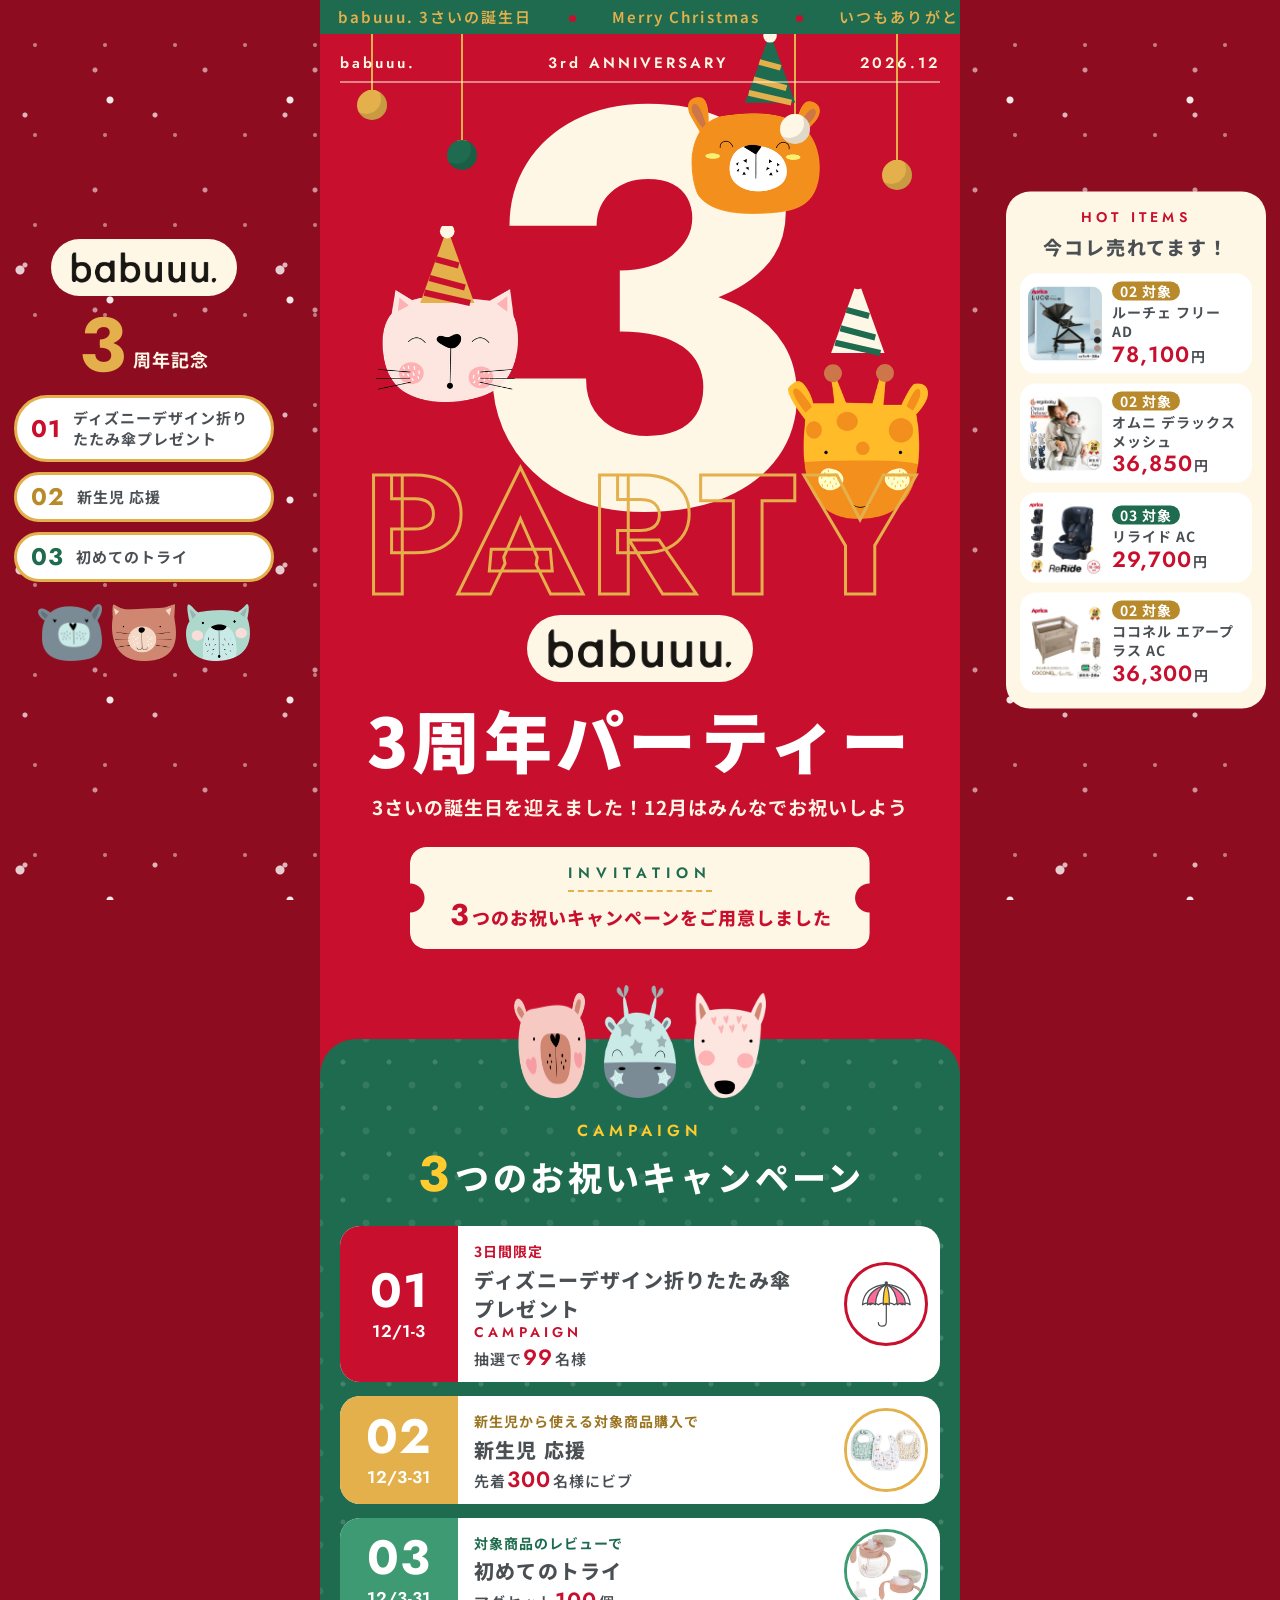
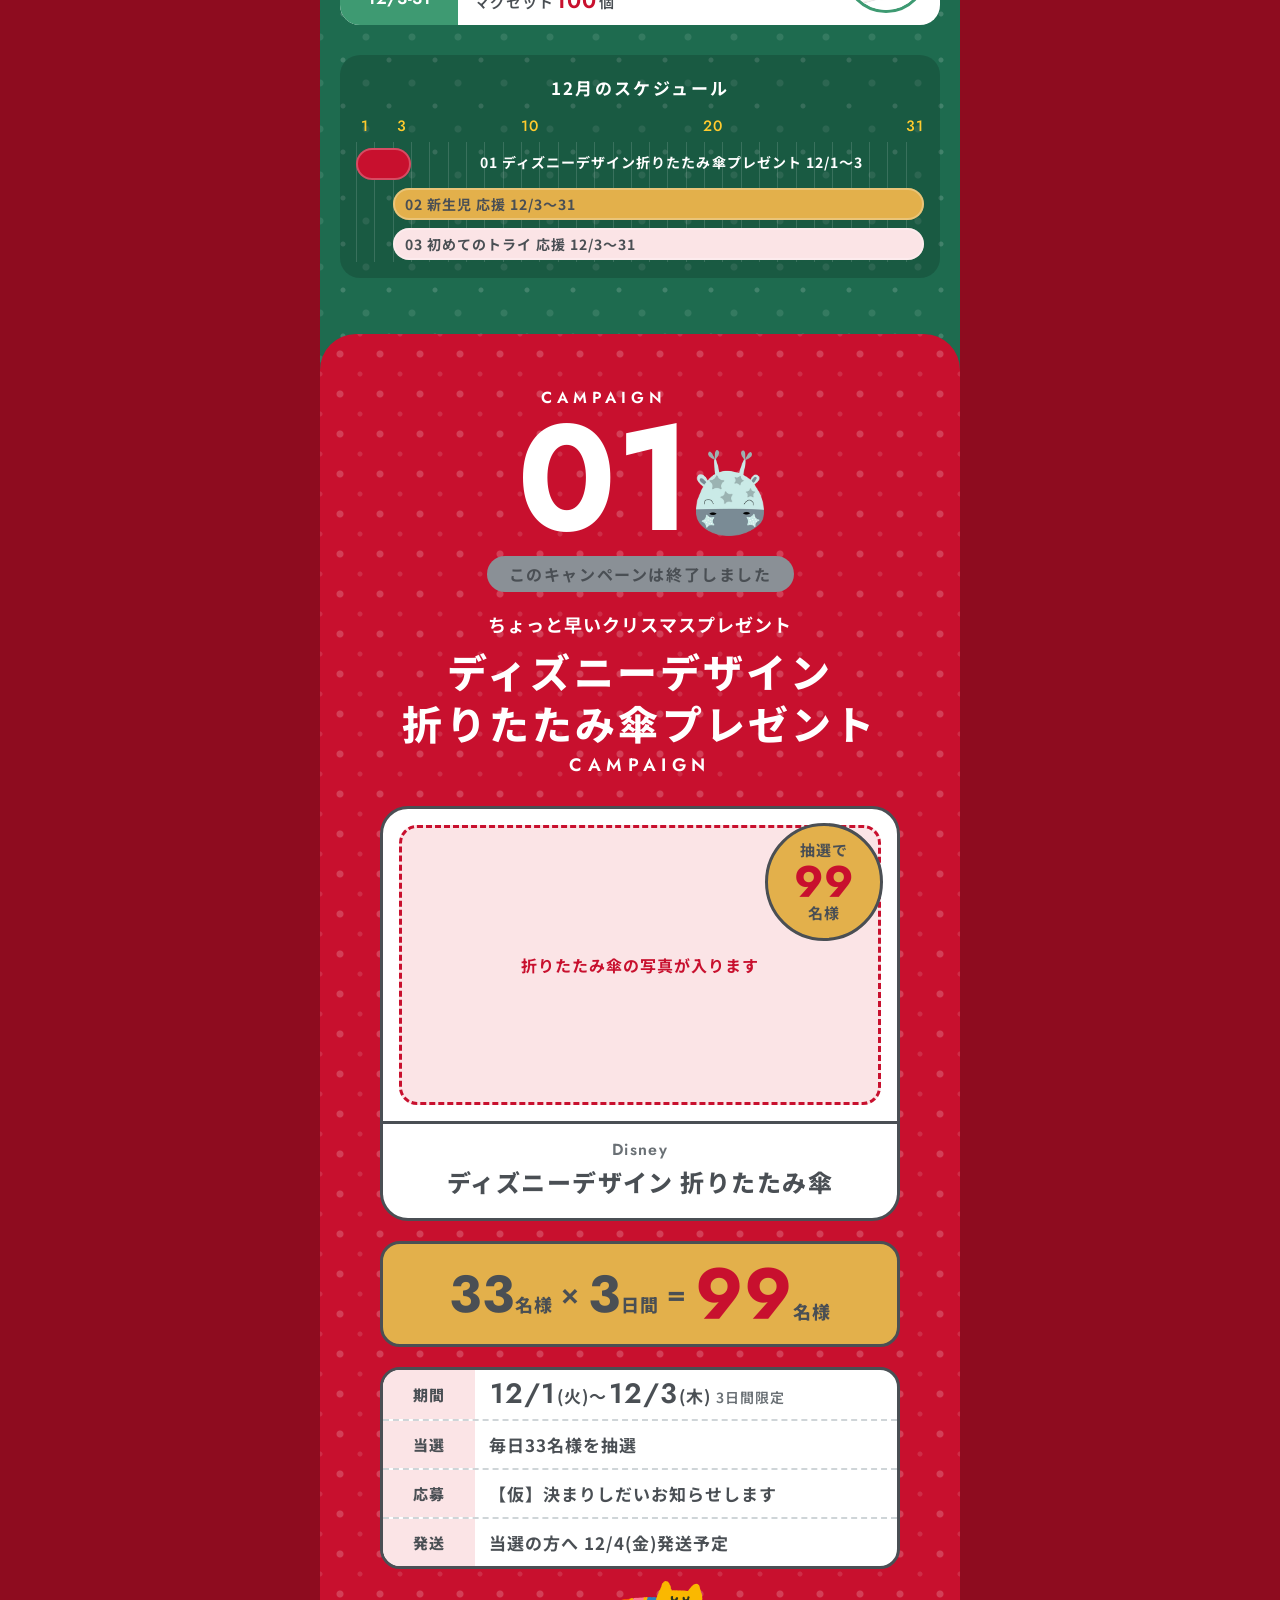
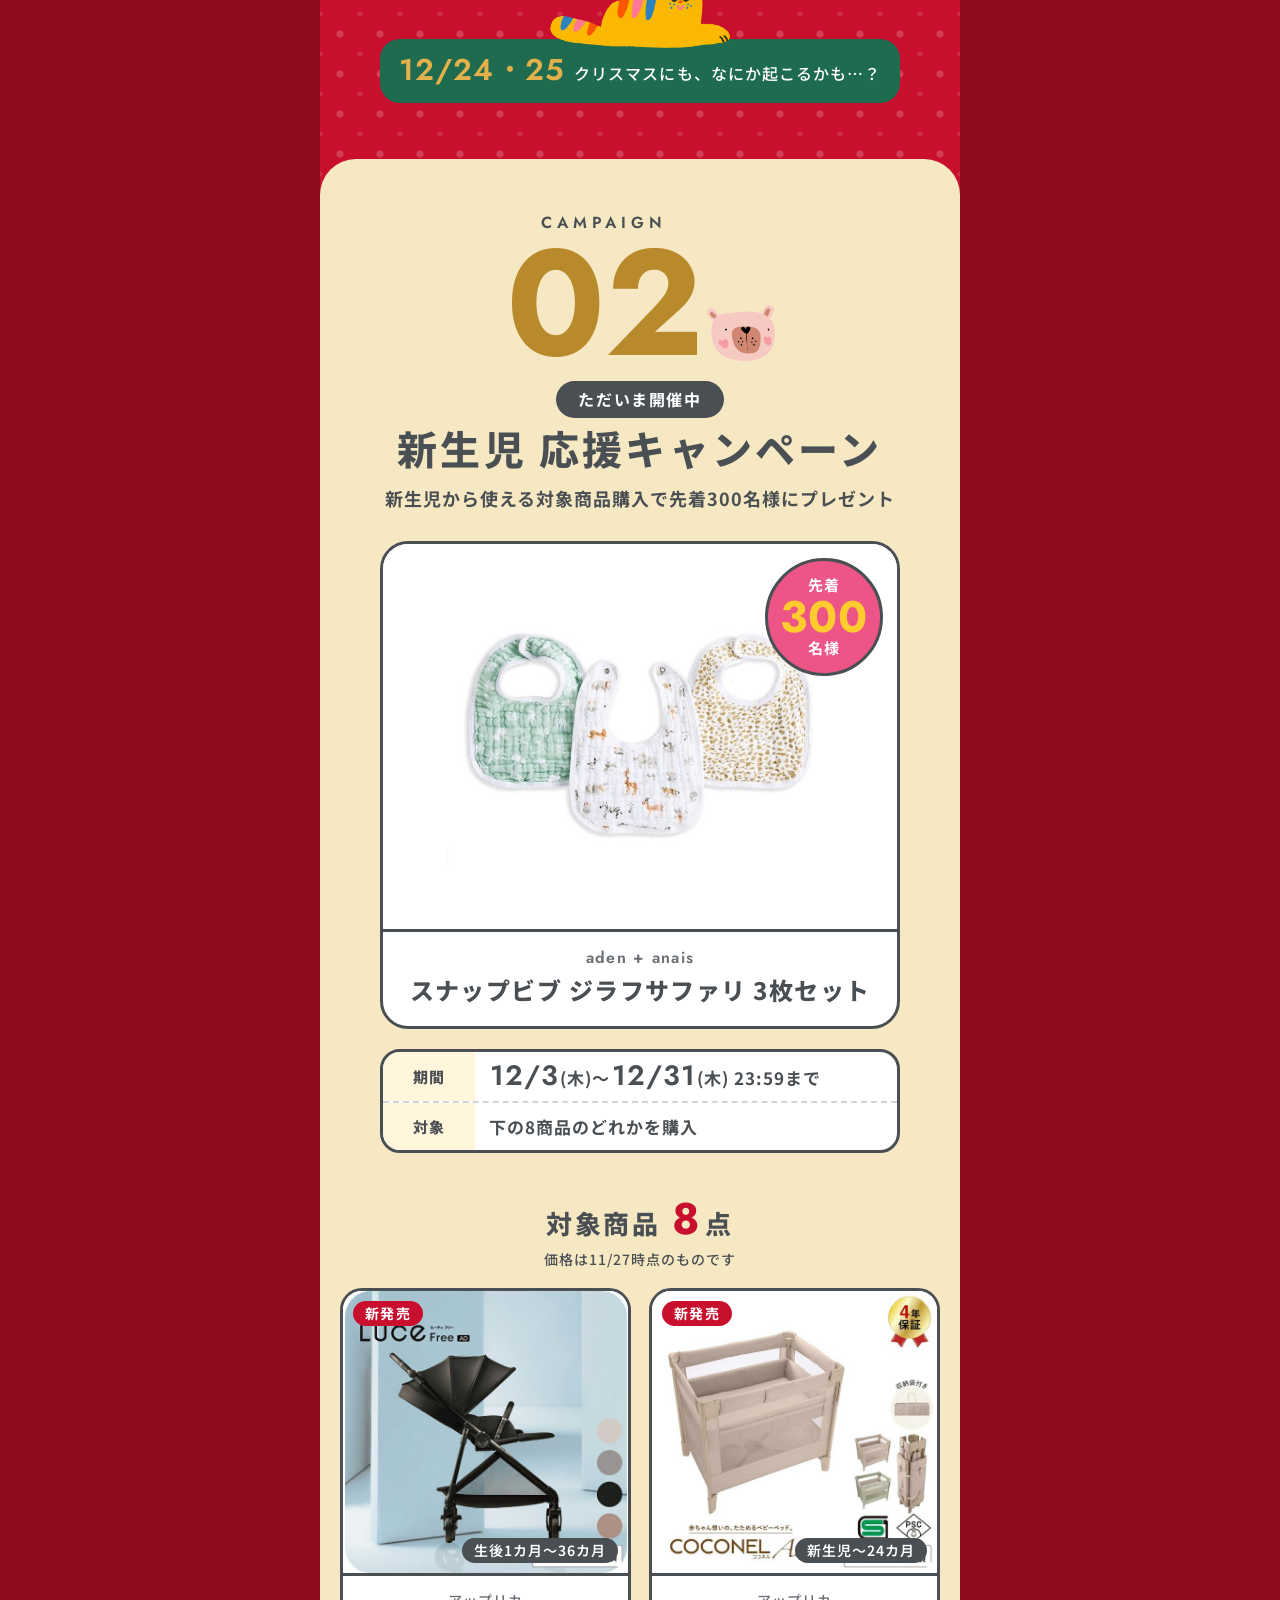
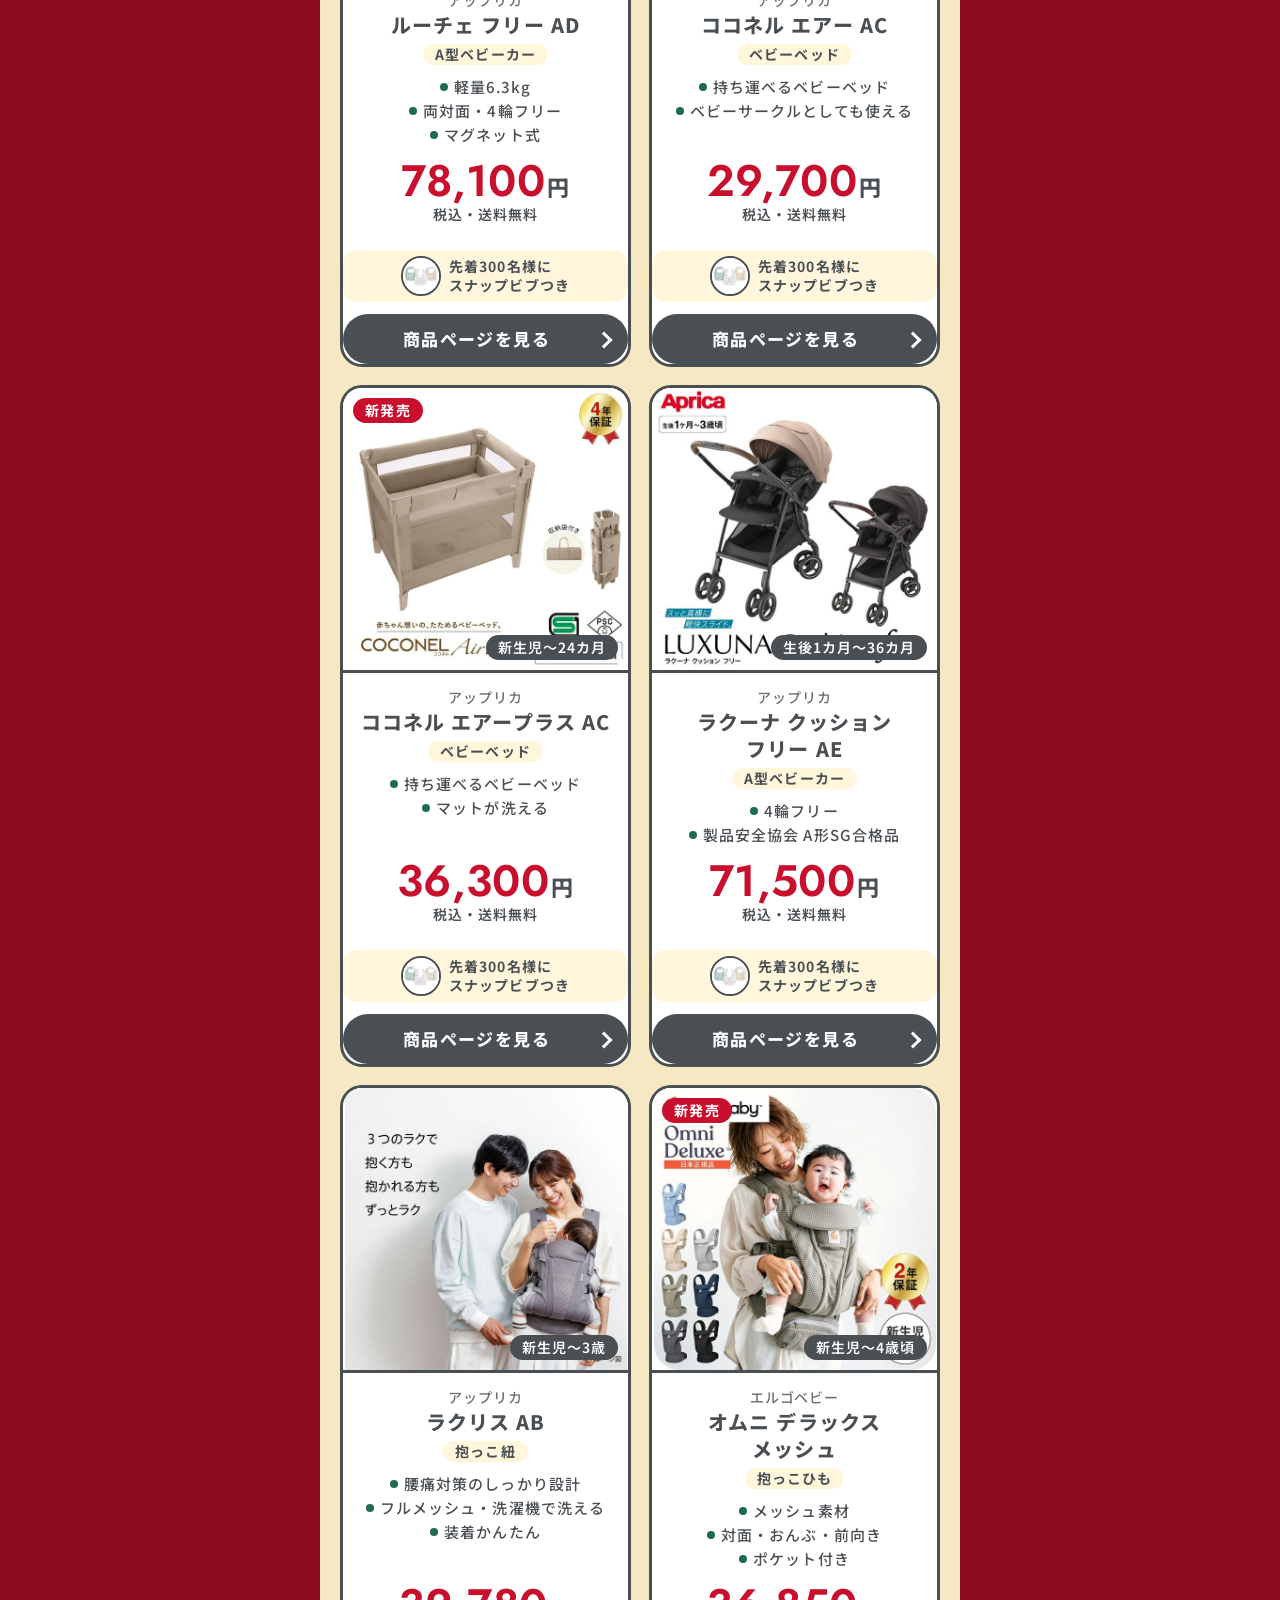
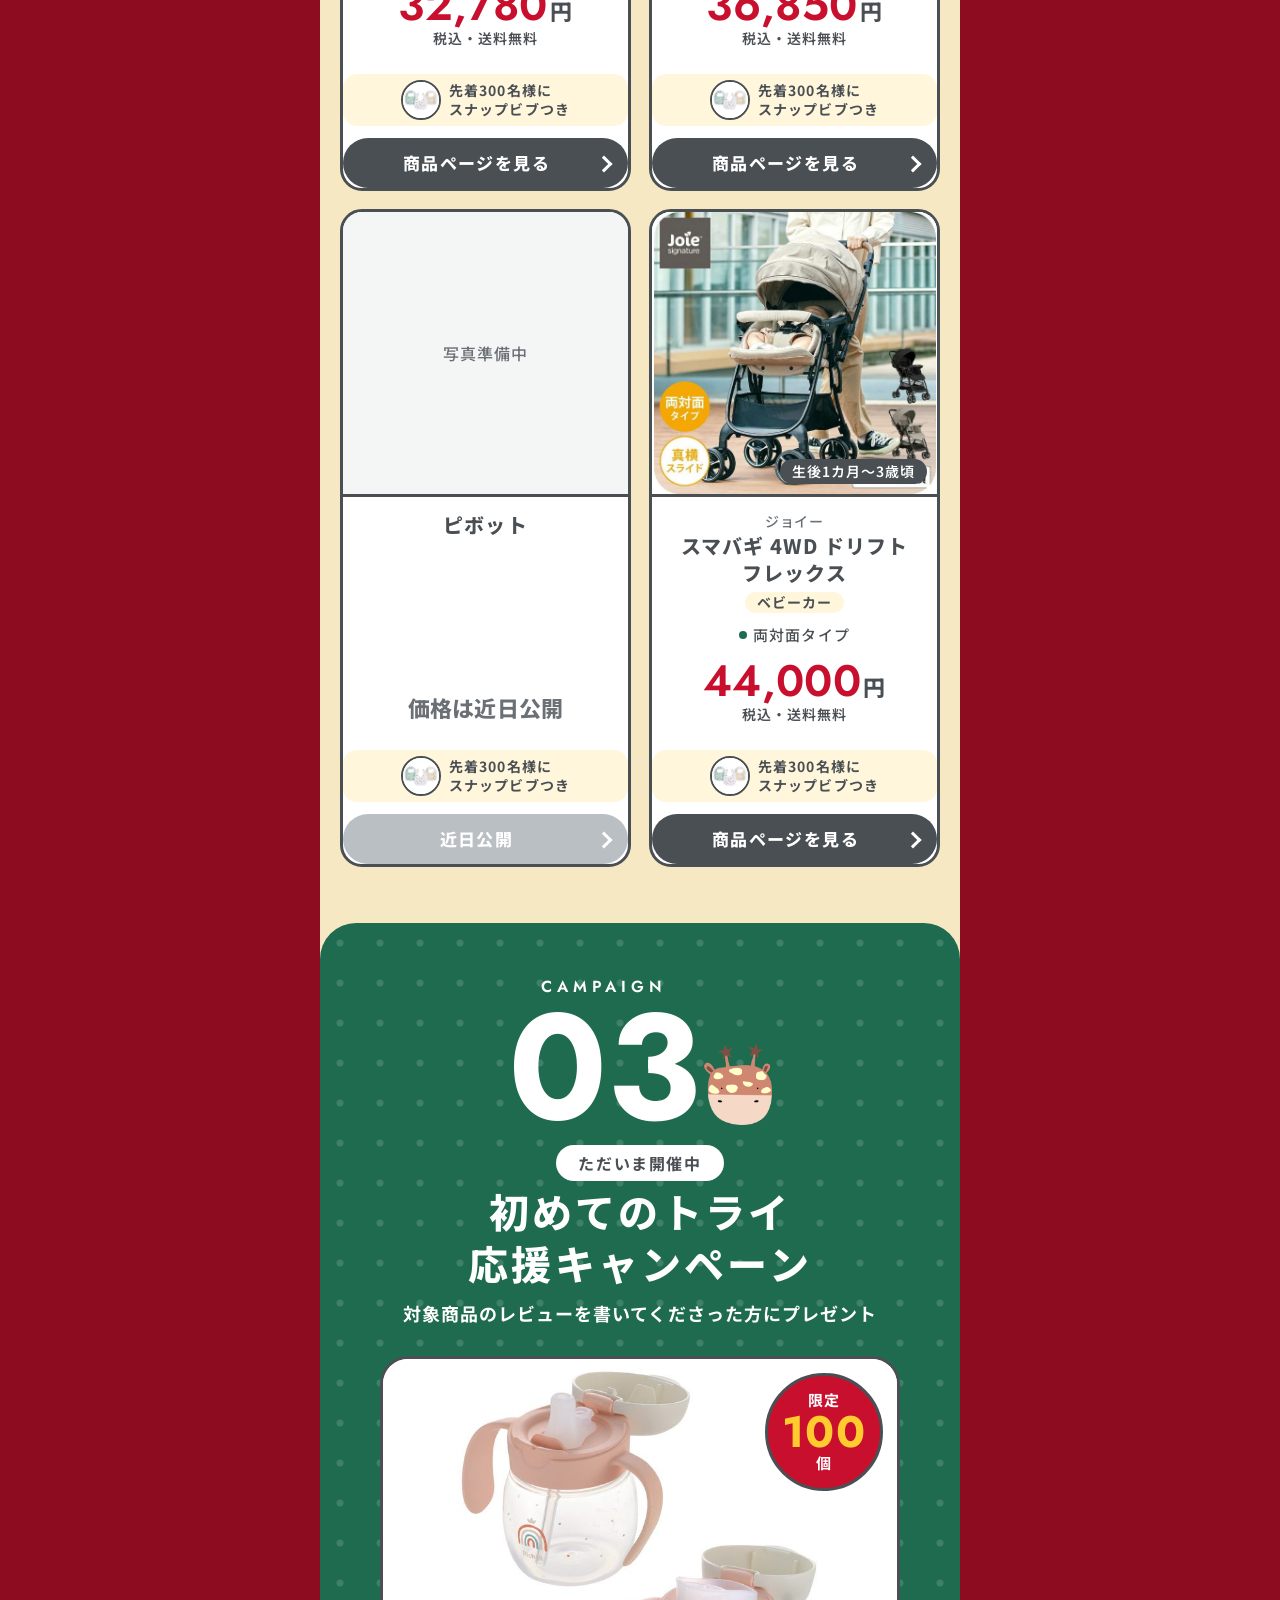
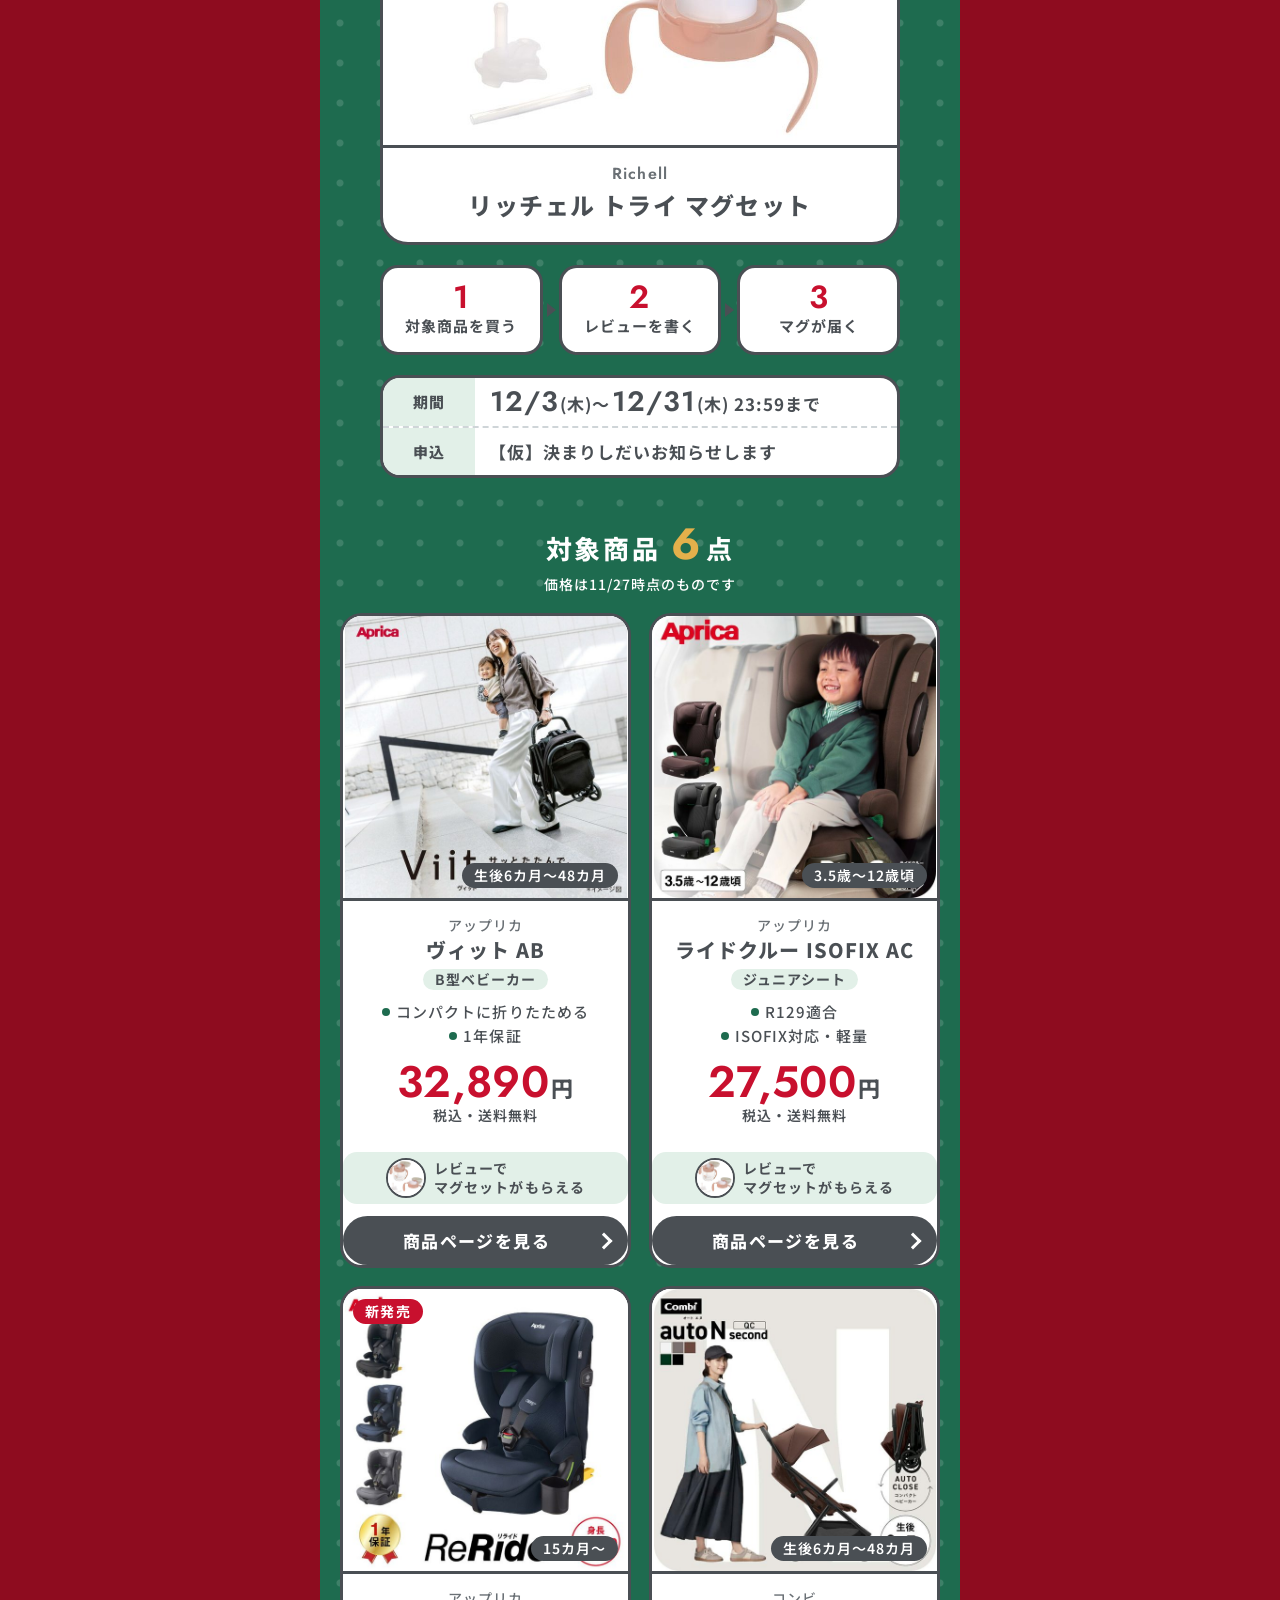
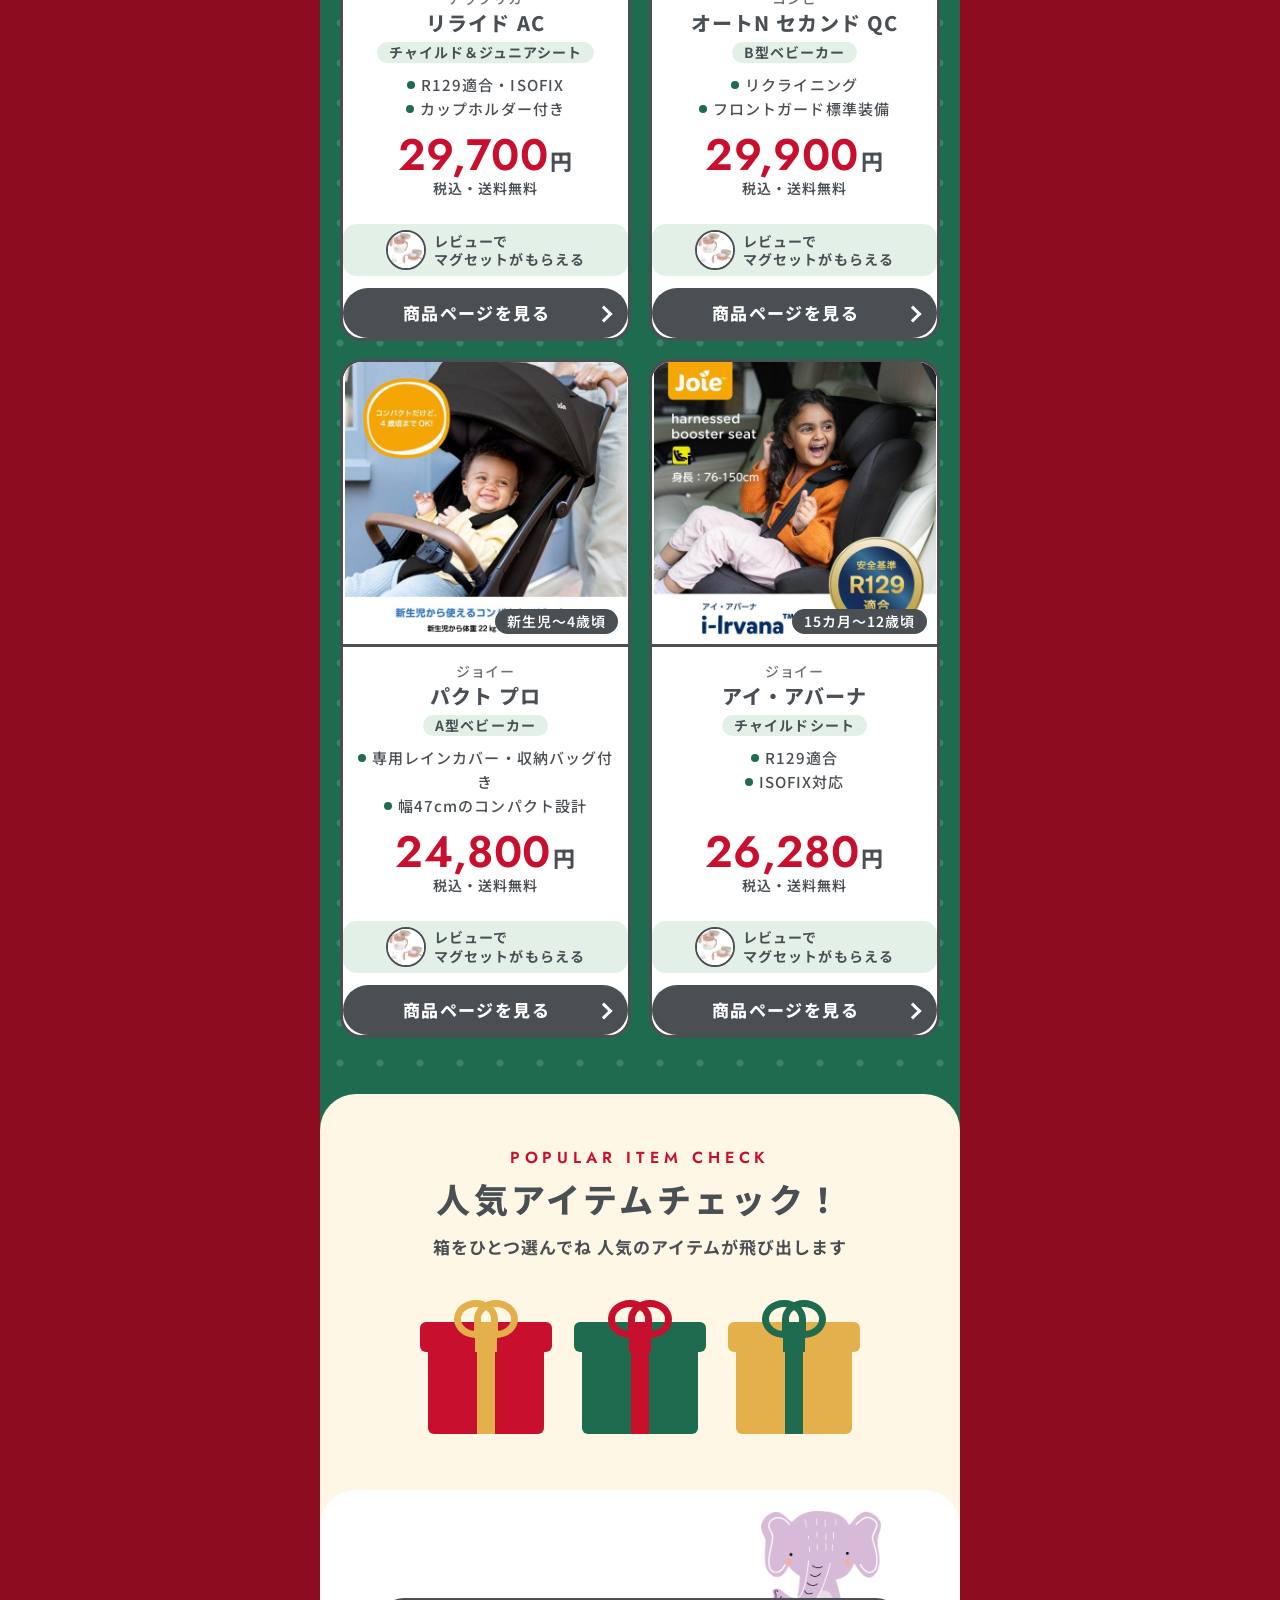
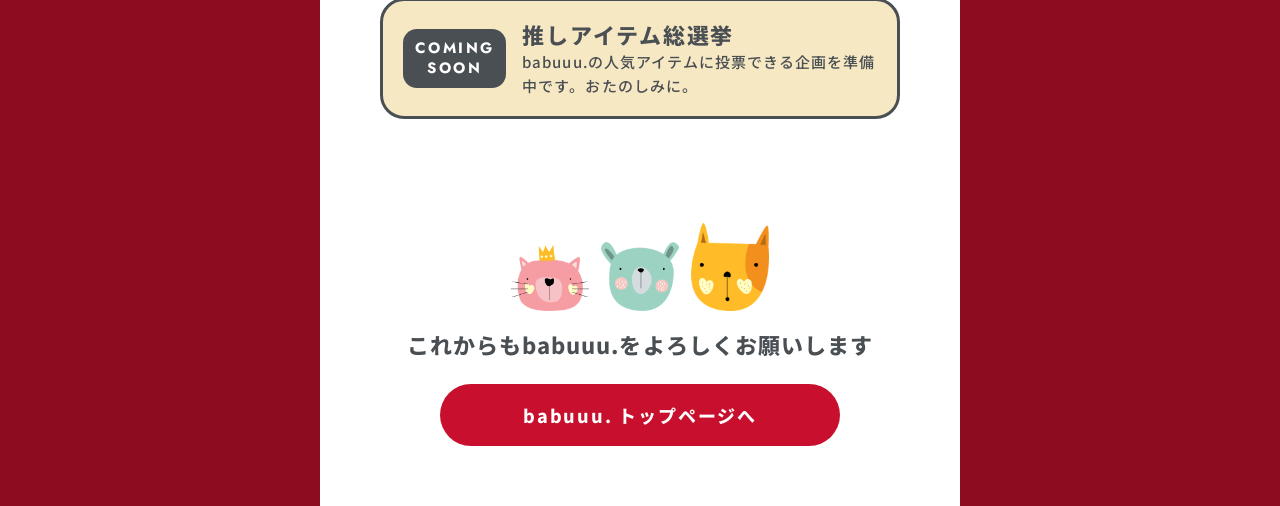
==== commit 13efe4cd: "fix: 右レールの見出しを「今コレ売れてます！」に Co-Authored-By: Claude Opus 5.5 <noreply@anthropic.com>" ====
--- a/index.html
+++ b/index.html
@@ -6,7 +6,7 @@
 <meta name="robots" content="noindex">
 <title>babuuu. 3周年記念 3さいの誕生日を迎えました！</title>
 <link rel="stylesheet" href="https://fonts.googleapis.com/css2?family=Jost:wght@400;500;600;700&family=Noto+Sans+JP:wght@400..800&display=swap">
-<link rel="stylesheet" href="anniv.css?v=202611271355">
+<link rel="stylesheet" href="anniv.css?v=202611271543">
 </head>
 <body>
 
@@ -24,12 +24,12 @@
   </div>
 </aside>
 
-<!-- PC：右レール（おすすめアイテム） -->
-<aside class="side side-r" aria-label="おすすめアイテム">
+<!-- PC：右レール（今コレ売れてます！） -->
+<aside class="side side-r" aria-label="今コレ売れてます">
   <div class="side-in">
     <div class="side__rec">
-      <p class="side__rec-en">NEW ARRIVAL</p>
-      <h2>おすすめアイテム</h2>
+      <p class="side__rec-en">HOT ITEMS</p>
+      <h2>今コレ売れてます！</h2>
       <a class="rec" href="https://item.rakuten.co.jp/babuuu/bgoods-00021/" target="_blank" rel="noopener"><img src="images/n-luce.jpg" alt="" width="80" height="80" loading="lazy"><span class="rec__b"><em class="rec__cp rec__cp--02">02 対象</em><span class="rec__n">ルーチェ フリー AD</span><span class="rec__p"><b>78,100</b>円</span></span></a><a class="rec" href="https://item.rakuten.co.jp/babuuu/bgoods-00316/" target="_blank" rel="noopener"><img src="images/n-omni.jpg" alt="" width="80" height="80" loading="lazy"><span class="rec__b"><em class="rec__cp rec__cp--02">02 対象</em><span class="rec__n">オムニ デラックス メッシュ</span><span class="rec__p"><b>36,850</b>円</span></span></a><a class="rec" href="https://item.rakuten.co.jp/babuuu/bgoods-00098/" target="_blank" rel="noopener"><img src="images/t-reride.jpg" alt="" width="80" height="80" loading="lazy"><span class="rec__b"><em class="rec__cp rec__cp--03">03 対象</em><span class="rec__n">リライド AC</span><span class="rec__p"><b>29,700</b>円</span></span></a><a class="rec" href="https://item.rakuten.co.jp/babuuu/bgoods-00012/" target="_blank" rel="noopener"><img src="images/n-coconeru-plus.jpg" alt="" width="80" height="80" loading="lazy"><span class="rec__b"><em class="rec__cp rec__cp--02">02 対象</em><span class="rec__n">ココネル エアープラス AC</span><span class="rec__p"><b>36,300</b>円</span></span></a>
     </div>
   </div>
@@ -203,6 +203,6 @@
 </div>
 
 <script>window.PICKS={"items": [{"name": "ルーチェ フリー AD", "brand": "アップリカ", "img": "images/n-luce.jpg", "price": "78,100", "url": "https://item.rakuten.co.jp/babuuu/bgoods-00021/", "cp": "02"}, {"name": "ココネル エアー AC", "brand": "アップリカ", "img": "images/n-coconeru.jpg", "price": "29,700", "url": "https://item.rakuten.co.jp/babuuu/bgoods-00013/", "cp": "02"}, {"name": "ココネル エアープラス AC", "brand": "アップリカ", "img": "images/n-coconeru-plus.jpg", "price": "36,300", "url": "https://item.rakuten.co.jp/babuuu/bgoods-00012/", "cp": "02"}, {"name": "ラクーナ クッション フリー AE", "brand": "アップリカ", "img": "images/n-lacuna.jpg", "price": "71,500", "url": "https://item.rakuten.co.jp/babuuu/bgoods-00325/", "cp": "02"}, {"name": "ラクリス AB", "brand": "アップリカ", "img": "images/n-laclis.jpg", "price": "32,780", "url": "https://item.rakuten.co.jp/babuuu/bgoods-00007/?variantId=bgoods-00007-ver2-4", "cp": "02"}, {"name": "オムニ デラックス メッシュ", "brand": "エルゴベビー", "img": "images/n-omni.jpg", "price": "36,850", "url": "https://item.rakuten.co.jp/babuuu/bgoods-00316/", "cp": "02"}, {"name": "スマバギ 4WD ドリフト フレックス", "brand": "ジョイー", "img": "images/n-smabagi.jpg", "price": "44,000", "url": "https://item.rakuten.co.jp/babuuu/bgoods-00393/", "cp": "02"}, {"name": "ヴィット AB", "brand": "アップリカ", "img": "images/t-vitt.jpg", "price": "32,890", "url": "https://item.rakuten.co.jp/babuuu/bgoods-00312/", "cp": "03"}, {"name": "ライドクルー ISOFIX AC", "brand": "アップリカ", "img": "images/t-ridecrew.jpg", "price": "27,500", "url": "https://item.rakuten.co.jp/babuuu/bgoods-00010/", "cp": "03"}, {"name": "リライド AC", "brand": "アップリカ", "img": "images/t-reride.jpg", "price": "29,700", "url": "https://item.rakuten.co.jp/babuuu/bgoods-00098/", "cp": "03"}, {"name": "オートN セカンド QC", "brand": "コンビ", "img": "images/t-auton.jpg", "price": "29,900", "url": "https://item.rakuten.co.jp/babuuu/bgoods-00353/", "cp": "03"}, {"name": "パクト プロ", "brand": "ジョイー", "img": "images/t-pactpro.jpg", "price": "24,800", "url": "https://item.rakuten.co.jp/babuuu/bgoods-00320/", "cp": "03"}, {"name": "アイ・アバーナ", "brand": "ジョイー", "img": "images/t-iavana.jpg", "price": "26,280", "url": "https://item.rakuten.co.jp/babuuu/bgoods-00279/", "cp": "03"}], "faces": ["bear-orange", "cat-white", "giraffe-yellow", "bear-pink", "dog-white", "giraffe-blue", "cat-crown", "bear-mint"]};</script>
-<script src="anniv.js?v=202611271355"></script>
+<script src="anniv.js?v=202611271543"></script>
 </body>
 </html>
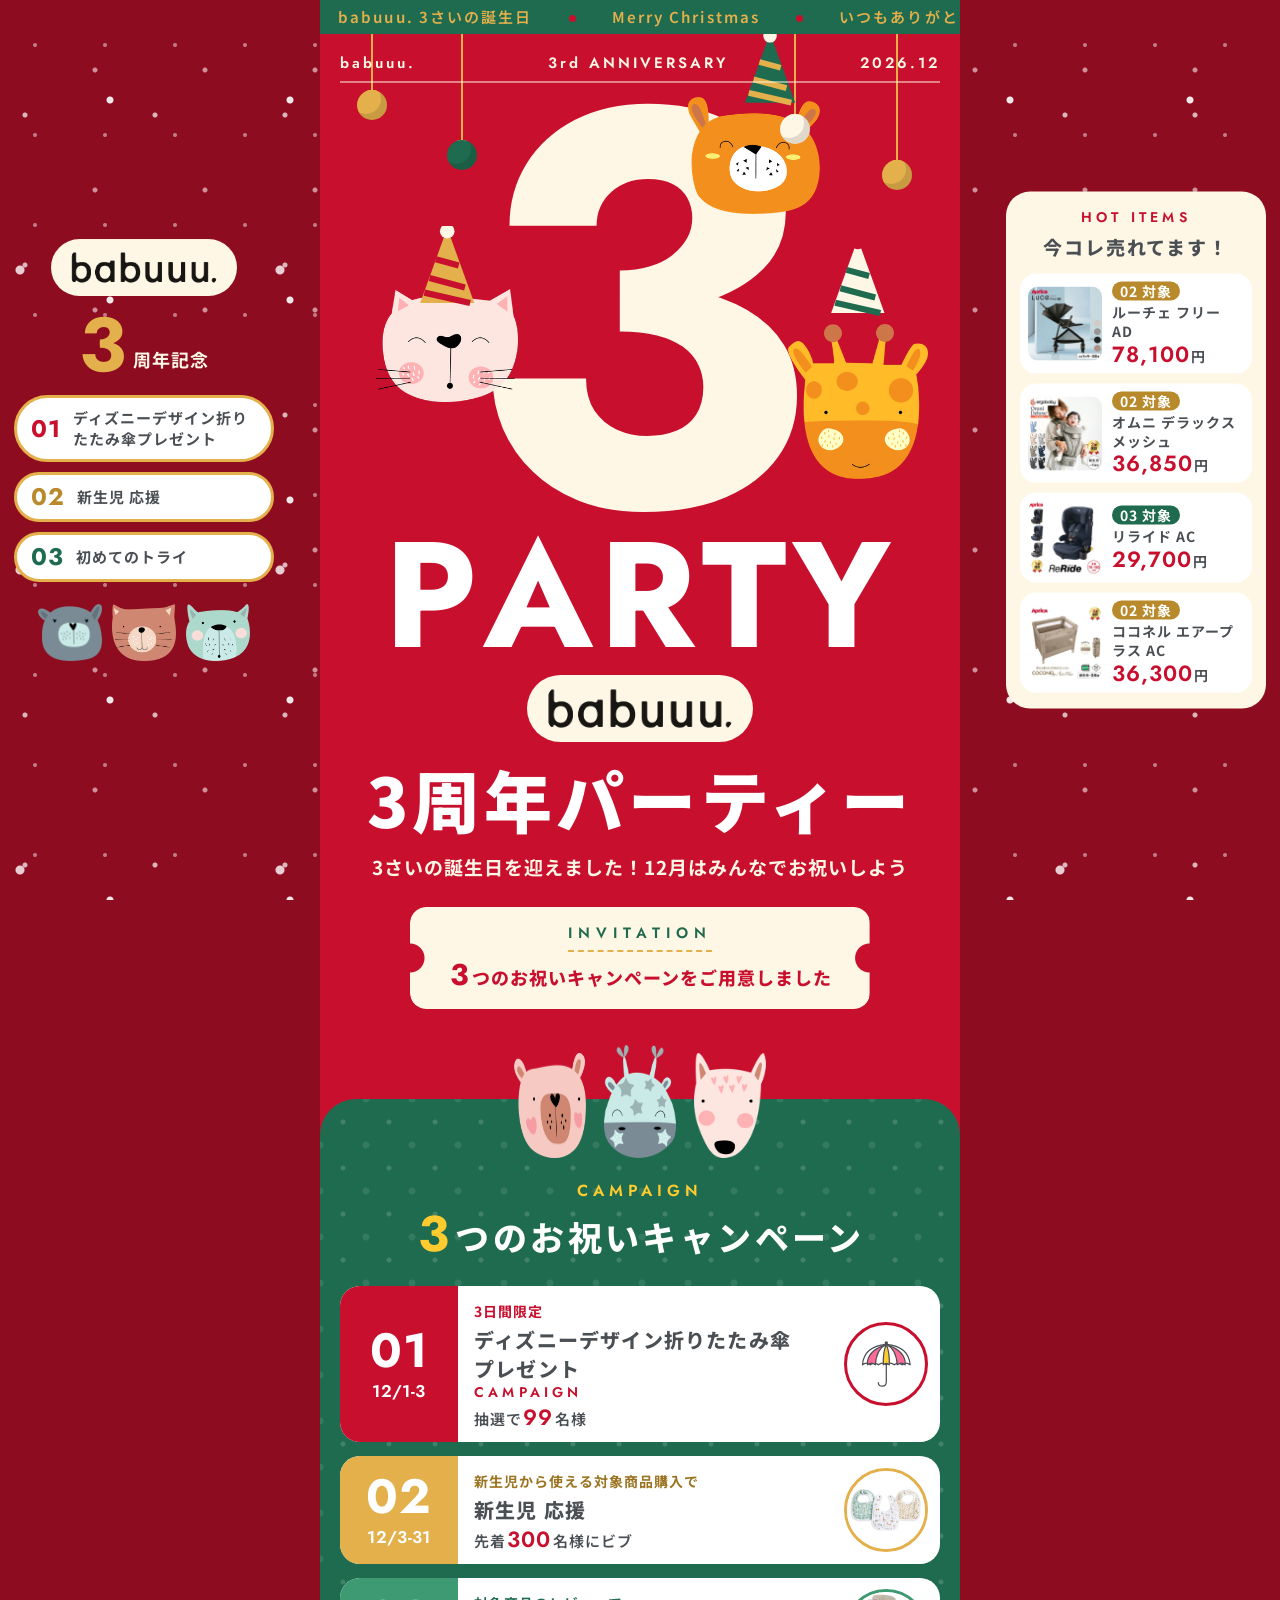
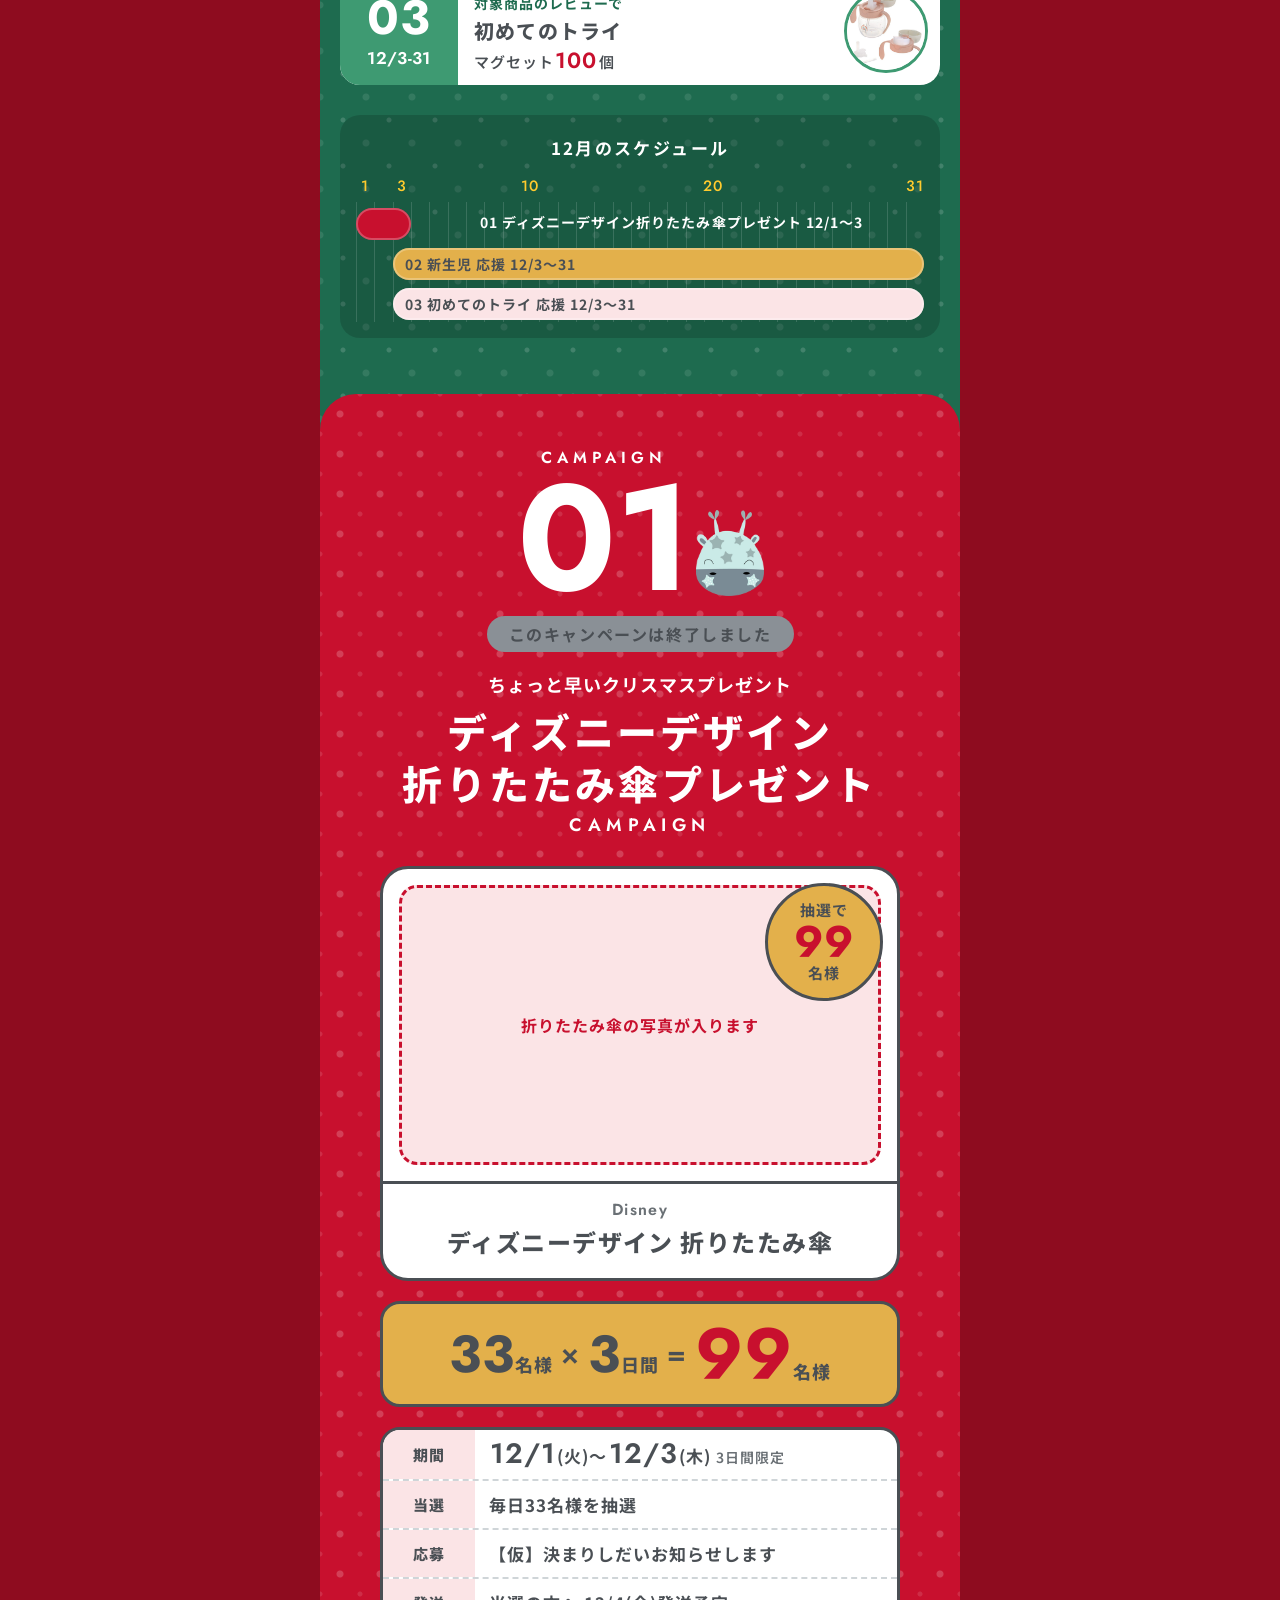
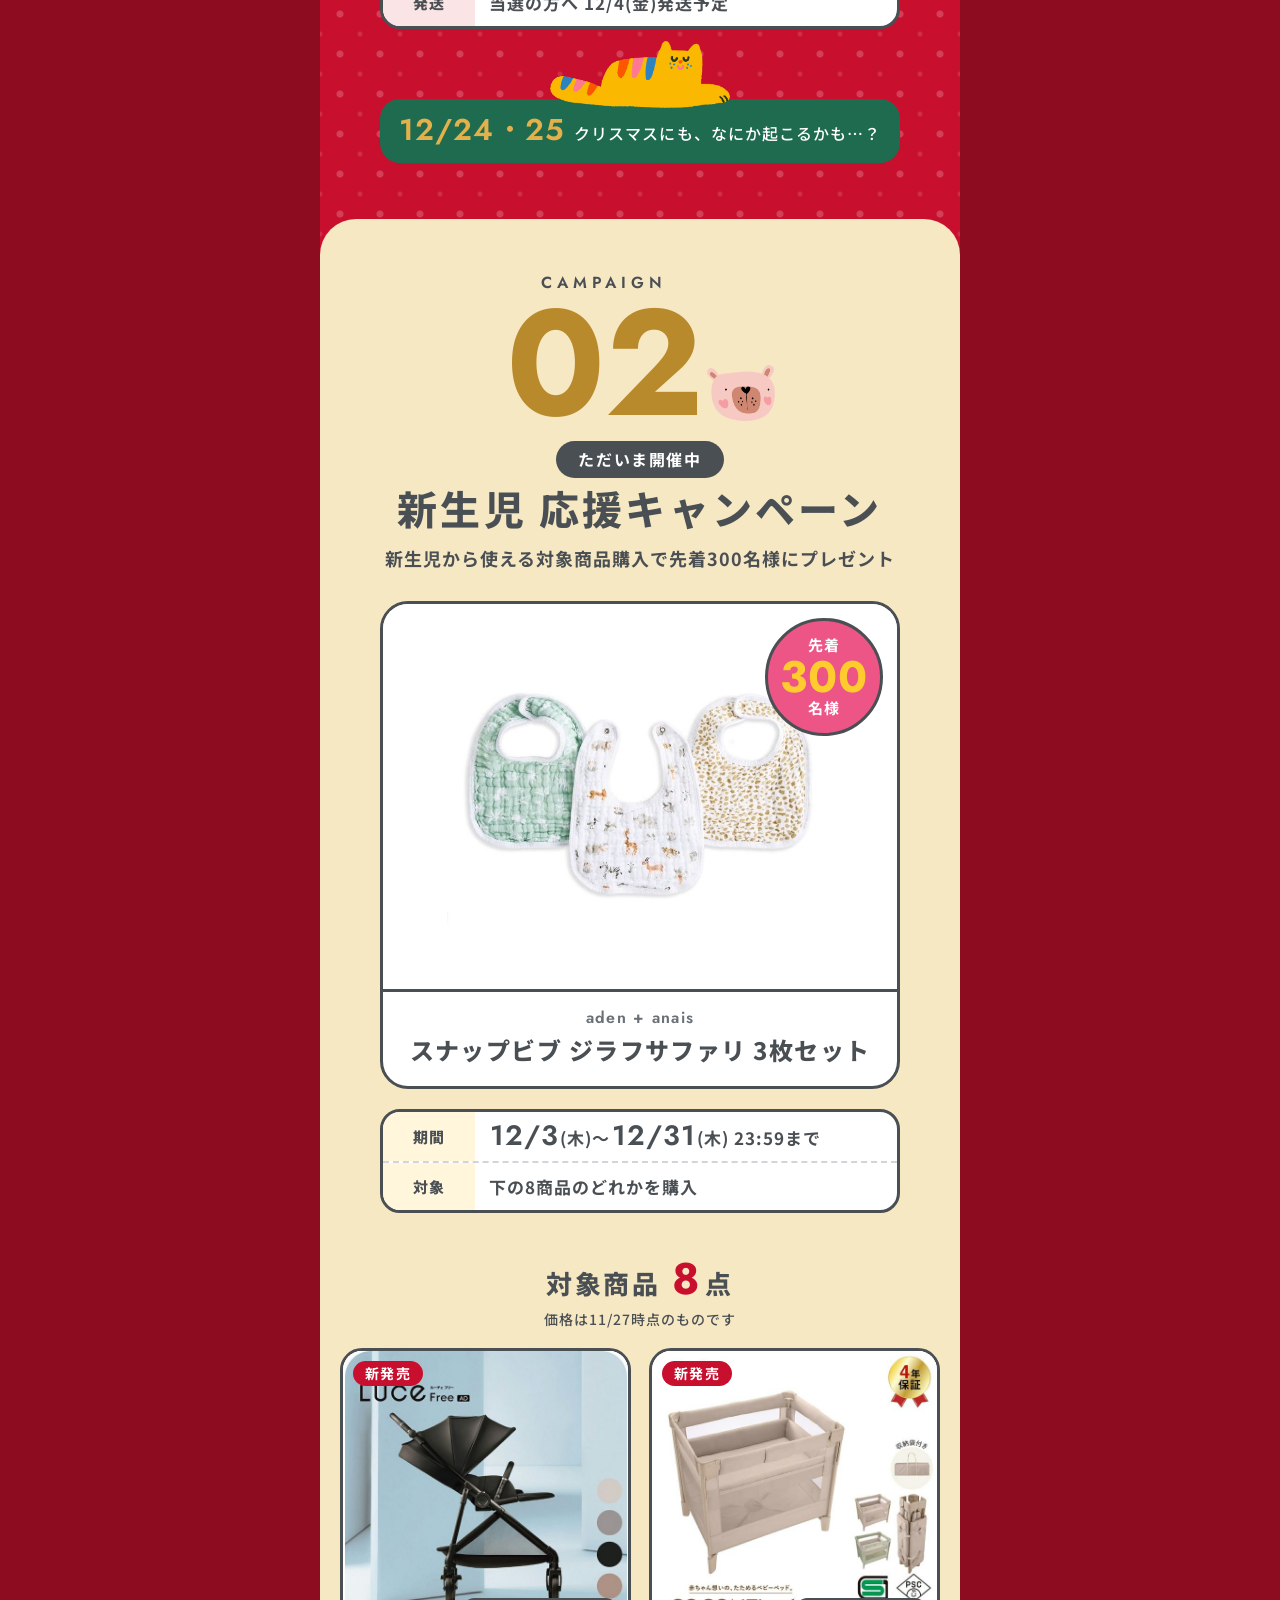
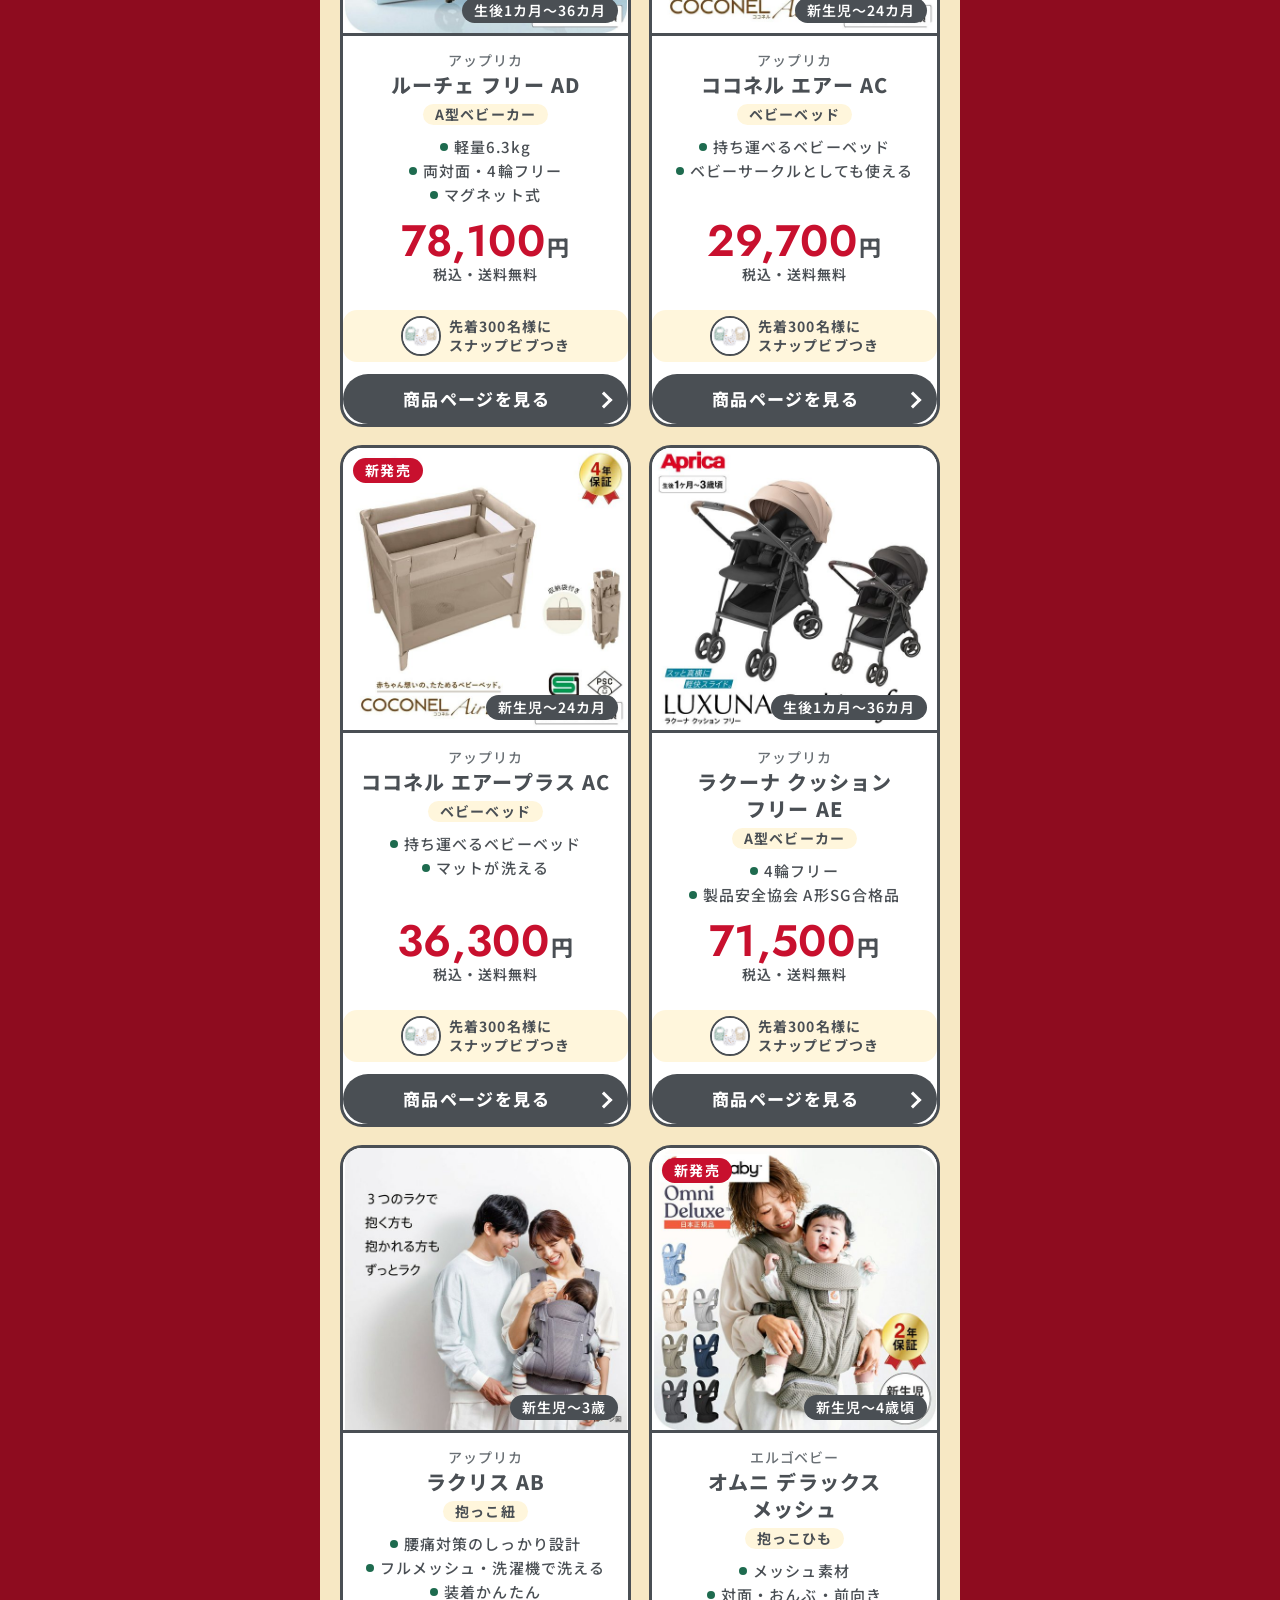
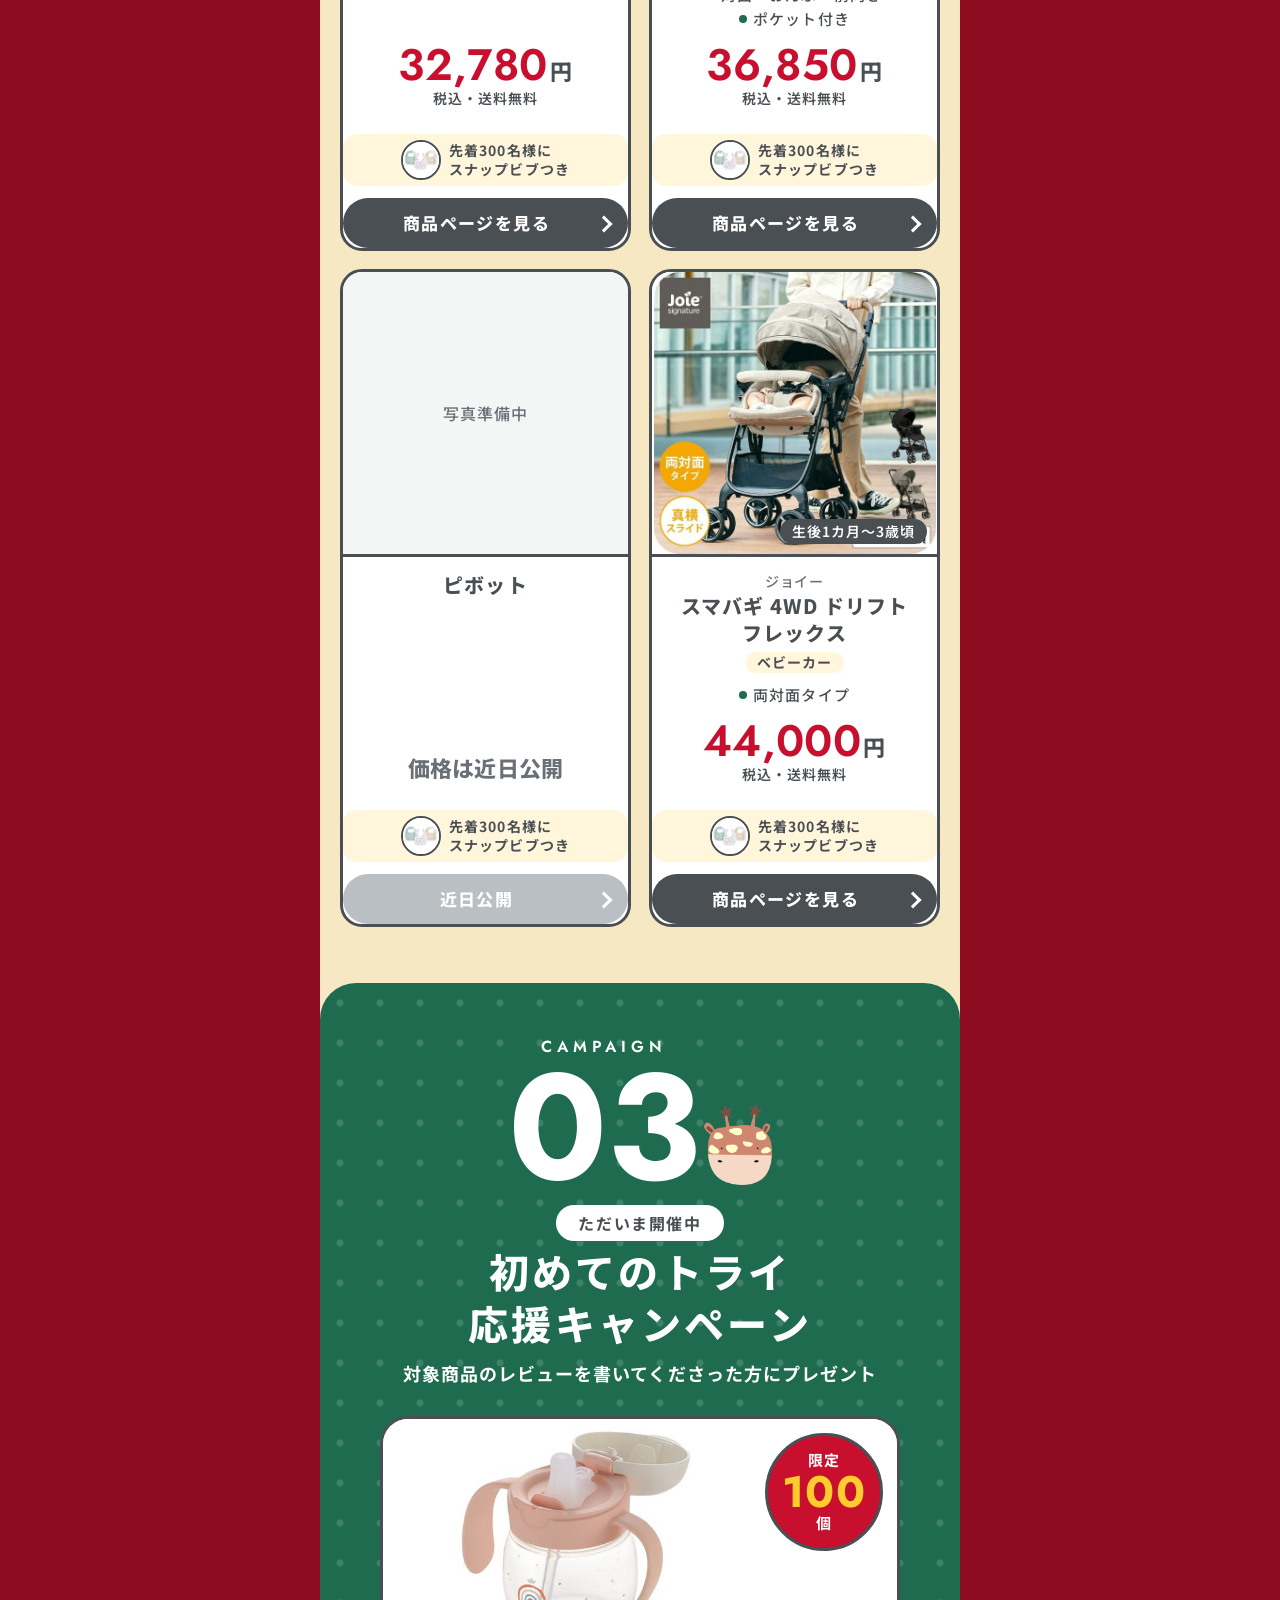
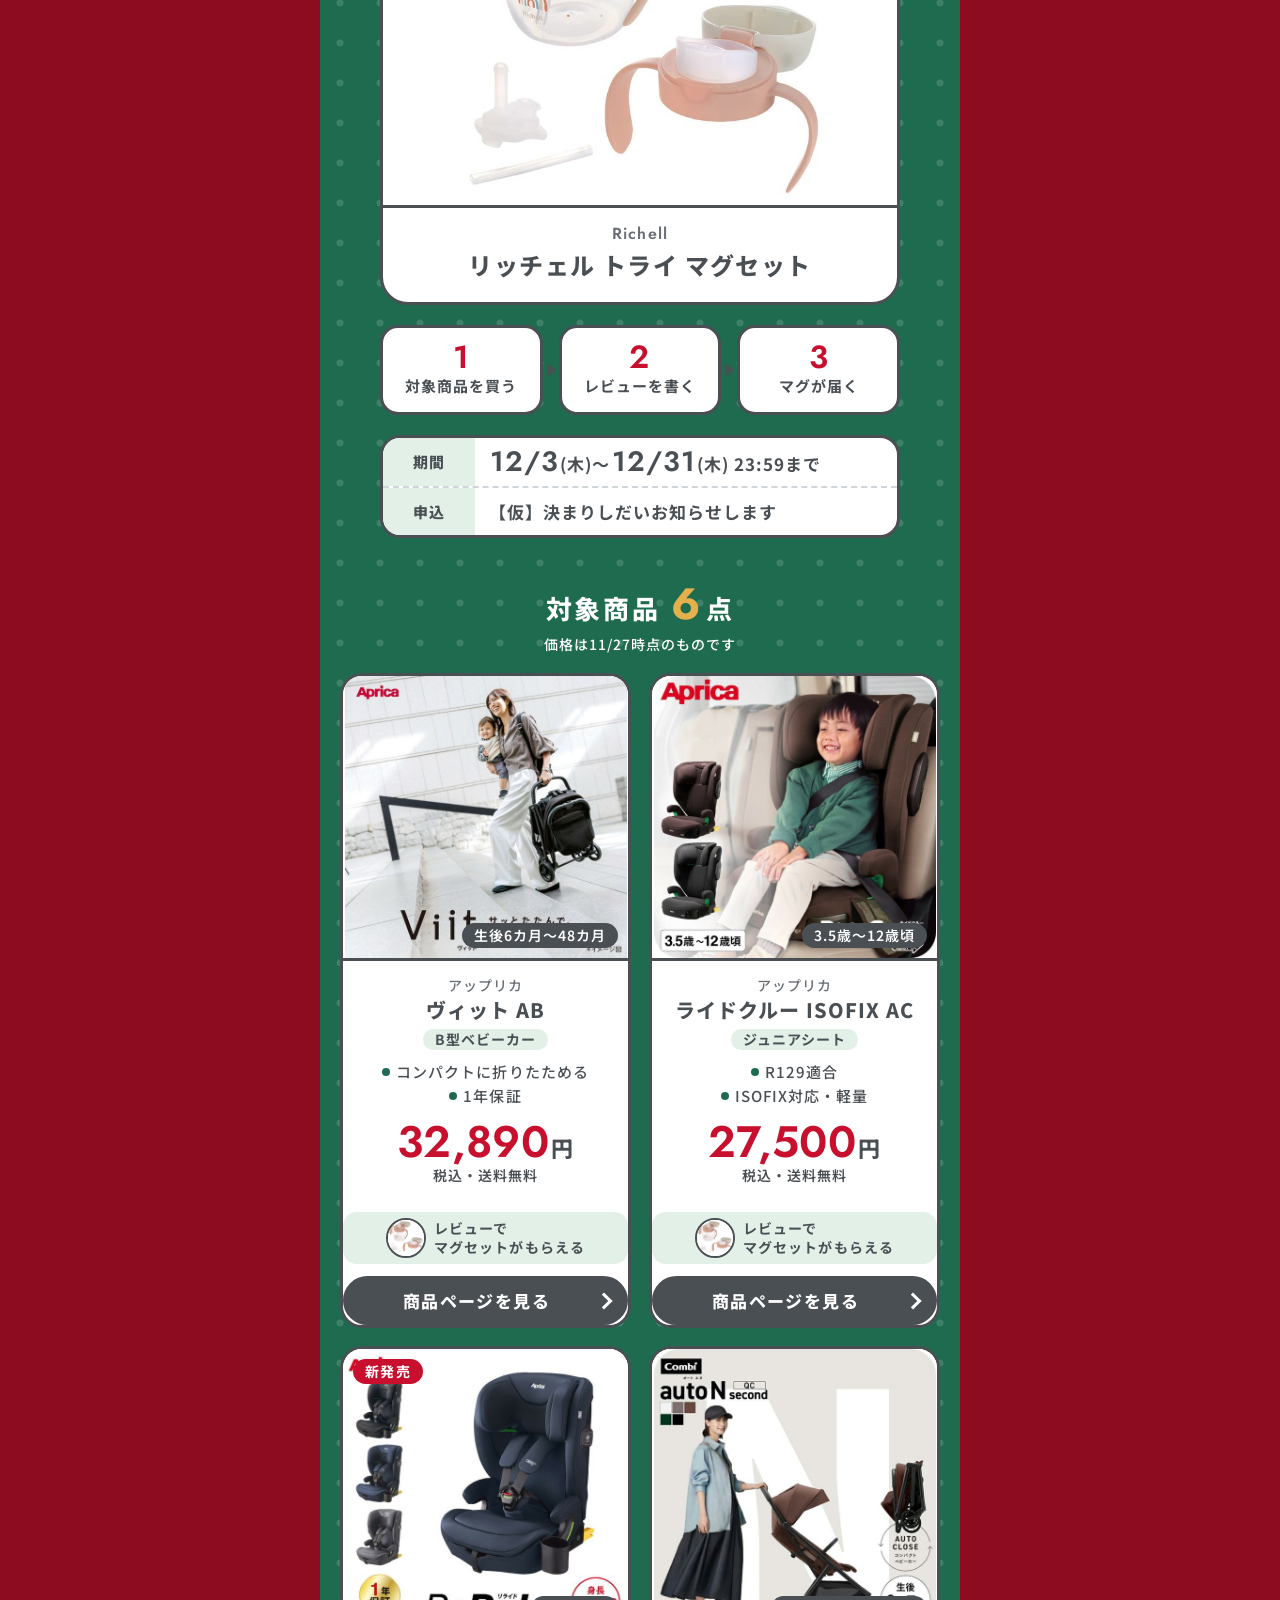
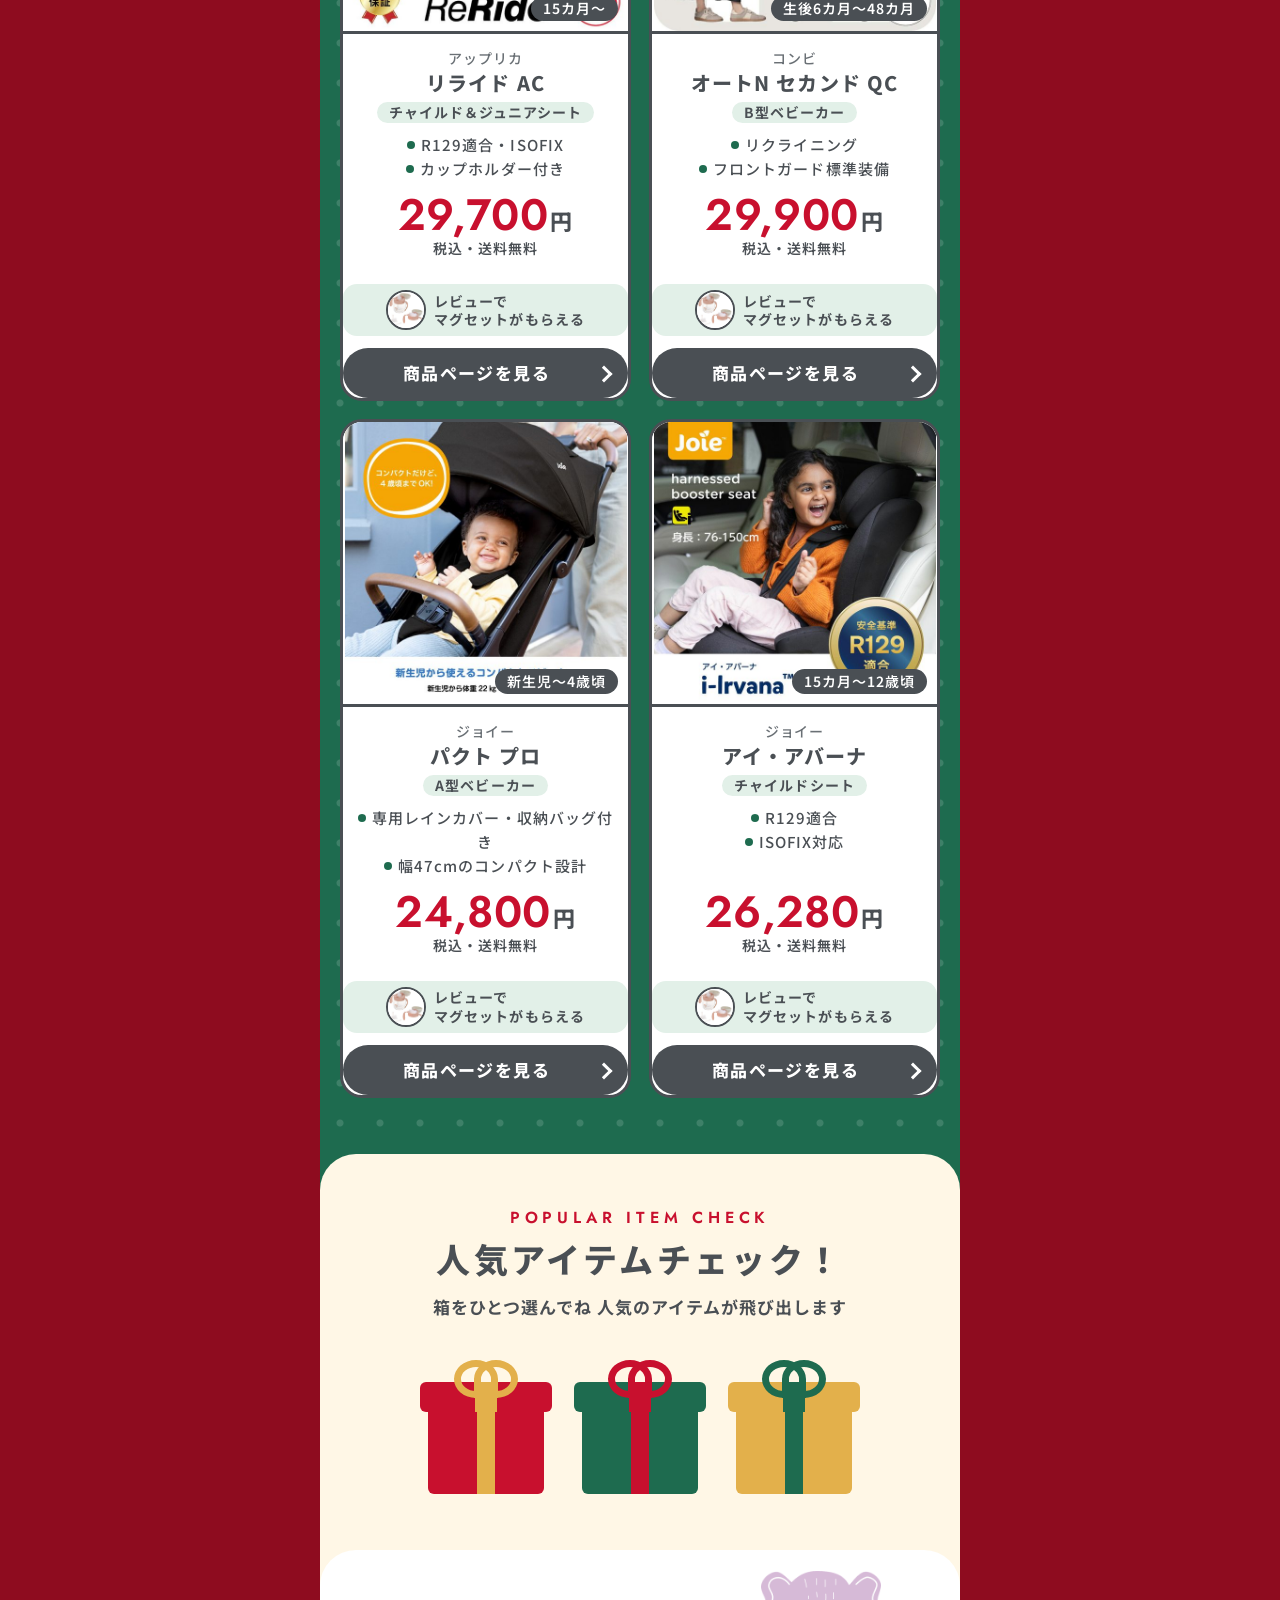
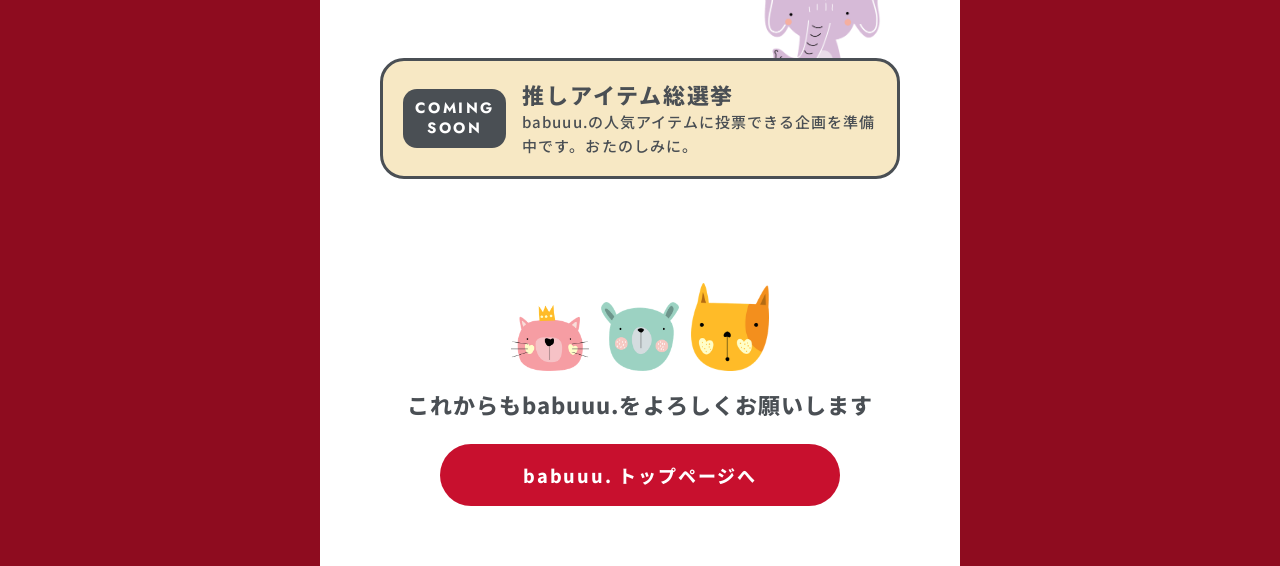
==== commit c6dcd0c9: "style: FVのPARTYを白の塗り文字にして1文字ずつ登場、動物と重ならない位置に Co-Authored-By: Claude Opus 5.5 <noreply@anthropic.com>" ====
--- a/index.html
+++ b/index.html
@@ -6,7 +6,7 @@
 <meta name="robots" content="noindex">
 <title>babuuu. 3周年記念 3さいの誕生日を迎えました！</title>
 <link rel="stylesheet" href="https://fonts.googleapis.com/css2?family=Jost:wght@400;500;600;700&family=Noto+Sans+JP:wght@400..800&display=swap">
-<link rel="stylesheet" href="anniv.css?v=202611271543">
+<link rel="stylesheet" href="anniv.css?v=202611271549">
 </head>
 <body>
 
@@ -47,7 +47,7 @@
       <div class="pt__art">
         <span class="pt__3">3</span>
         <button class="guest guest--1" type="button" data-hi="おめでとう！" aria-label="動物のあいさつ"><svg class="hat" viewBox="0 0 60 80"><path d="M30 2 4 74h52z" fill="#1E6B4F"/><path d="M19 32 41 38M13 50l34 9M8 64l44 10" stroke="#E3B04B" stroke-width="6"/><circle cx="30" cy="5" r="7" fill="#FFF7E6"/></svg><img src="images/il/face-bear-orange.png" alt="" width="200" height="200"></button><button class="guest guest--2" type="button" data-hi="3さいだよ" aria-label="動物のあいさつ"><svg class="hat" viewBox="0 0 60 80"><path d="M30 2 4 74h52z" fill="#E3B04B"/><path d="M19 32 41 38M13 50l34 9M8 64l44 10" stroke="#C8102E" stroke-width="6"/><circle cx="30" cy="5" r="7" fill="#FFF7E6"/></svg><img src="images/il/face-cat-white.png" alt="" width="200" height="200"></button><button class="guest guest--3" type="button" data-hi="パーティーだ！" aria-label="動物のあいさつ"><svg class="hat" viewBox="0 0 60 80"><path d="M30 2 4 74h52z" fill="#FFF7E6"/><path d="M19 32 41 38M13 50l34 9M8 64l44 10" stroke="#1E6B4F" stroke-width="6"/><circle cx="30" cy="5" r="7" fill="#C8102E"/></svg><img src="images/il/face-giraffe-yellow.png" alt="" width="200" height="200"></button>
-        <span class="pt__party">PARTY</span>
+        <span class="pt__party" aria-label="PARTY"><span style="--i:0">P</span><span style="--i:1">A</span><span style="--i:2">R</span><span style="--i:3">T</span><span style="--i:4">Y</span></span>
       </div>
       <h1 class="pt__ttl"><span class="pt__logo"><img src="images/logo.png" alt="babuuu." width="893" height="220"></span><span class="pt__ja">3周年パーティー</span></h1>
       <p class="pt__sub"><span class="nw">3さいの誕生日を迎えました！</span><span class="nw">12月はみんなでお祝いしよう</span></p>
@@ -203,6 +203,6 @@
 </div>
 
 <script>window.PICKS={"items": [{"name": "ルーチェ フリー AD", "brand": "アップリカ", "img": "images/n-luce.jpg", "price": "78,100", "url": "https://item.rakuten.co.jp/babuuu/bgoods-00021/", "cp": "02"}, {"name": "ココネル エアー AC", "brand": "アップリカ", "img": "images/n-coconeru.jpg", "price": "29,700", "url": "https://item.rakuten.co.jp/babuuu/bgoods-00013/", "cp": "02"}, {"name": "ココネル エアープラス AC", "brand": "アップリカ", "img": "images/n-coconeru-plus.jpg", "price": "36,300", "url": "https://item.rakuten.co.jp/babuuu/bgoods-00012/", "cp": "02"}, {"name": "ラクーナ クッション フリー AE", "brand": "アップリカ", "img": "images/n-lacuna.jpg", "price": "71,500", "url": "https://item.rakuten.co.jp/babuuu/bgoods-00325/", "cp": "02"}, {"name": "ラクリス AB", "brand": "アップリカ", "img": "images/n-laclis.jpg", "price": "32,780", "url": "https://item.rakuten.co.jp/babuuu/bgoods-00007/?variantId=bgoods-00007-ver2-4", "cp": "02"}, {"name": "オムニ デラックス メッシュ", "brand": "エルゴベビー", "img": "images/n-omni.jpg", "price": "36,850", "url": "https://item.rakuten.co.jp/babuuu/bgoods-00316/", "cp": "02"}, {"name": "スマバギ 4WD ドリフト フレックス", "brand": "ジョイー", "img": "images/n-smabagi.jpg", "price": "44,000", "url": "https://item.rakuten.co.jp/babuuu/bgoods-00393/", "cp": "02"}, {"name": "ヴィット AB", "brand": "アップリカ", "img": "images/t-vitt.jpg", "price": "32,890", "url": "https://item.rakuten.co.jp/babuuu/bgoods-00312/", "cp": "03"}, {"name": "ライドクルー ISOFIX AC", "brand": "アップリカ", "img": "images/t-ridecrew.jpg", "price": "27,500", "url": "https://item.rakuten.co.jp/babuuu/bgoods-00010/", "cp": "03"}, {"name": "リライド AC", "brand": "アップリカ", "img": "images/t-reride.jpg", "price": "29,700", "url": "https://item.rakuten.co.jp/babuuu/bgoods-00098/", "cp": "03"}, {"name": "オートN セカンド QC", "brand": "コンビ", "img": "images/t-auton.jpg", "price": "29,900", "url": "https://item.rakuten.co.jp/babuuu/bgoods-00353/", "cp": "03"}, {"name": "パクト プロ", "brand": "ジョイー", "img": "images/t-pactpro.jpg", "price": "24,800", "url": "https://item.rakuten.co.jp/babuuu/bgoods-00320/", "cp": "03"}, {"name": "アイ・アバーナ", "brand": "ジョイー", "img": "images/t-iavana.jpg", "price": "26,280", "url": "https://item.rakuten.co.jp/babuuu/bgoods-00279/", "cp": "03"}], "faces": ["bear-orange", "cat-white", "giraffe-yellow", "bear-pink", "dog-white", "giraffe-blue", "cat-crown", "bear-mint"]};</script>
-<script src="anniv.js?v=202611271543"></script>
+<script src="anniv.js?v=202611271549"></script>
 </body>
 </html>
--- a/anniv.css
+++ b/anniv.css
@@ -599,3 +599,15 @@
   .box.is-open::after{transform:translateY(-44px) scale(1)}
   .swap__out{margin-top:46px}
 }
+
+/* PARTY：白の塗り文字が1文字ずつ出る。動物に重ならないよう3の下に */
+.pt__art{height:560px}
+.pt__party{color:#fff;-webkit-text-stroke:0;font-size:150px;bottom:-6px;letter-spacing:.04em}
+.pt__party span{display:inline-block;animation:letterIn .5s cubic-bezier(.2,1.5,.4,1) backwards;animation-delay:calc(1.1s + var(--i) * .14s)}
+@keyframes letterIn{from{opacity:0;transform:translateY(40px) scale(.6)}}
+.guest--3{bottom:170px}
+@media (max-width:520px){
+  .pt__art{height:420px}
+  .pt__party{font-size:92px;bottom:-4px}
+  .guest--3{bottom:118px}
+}
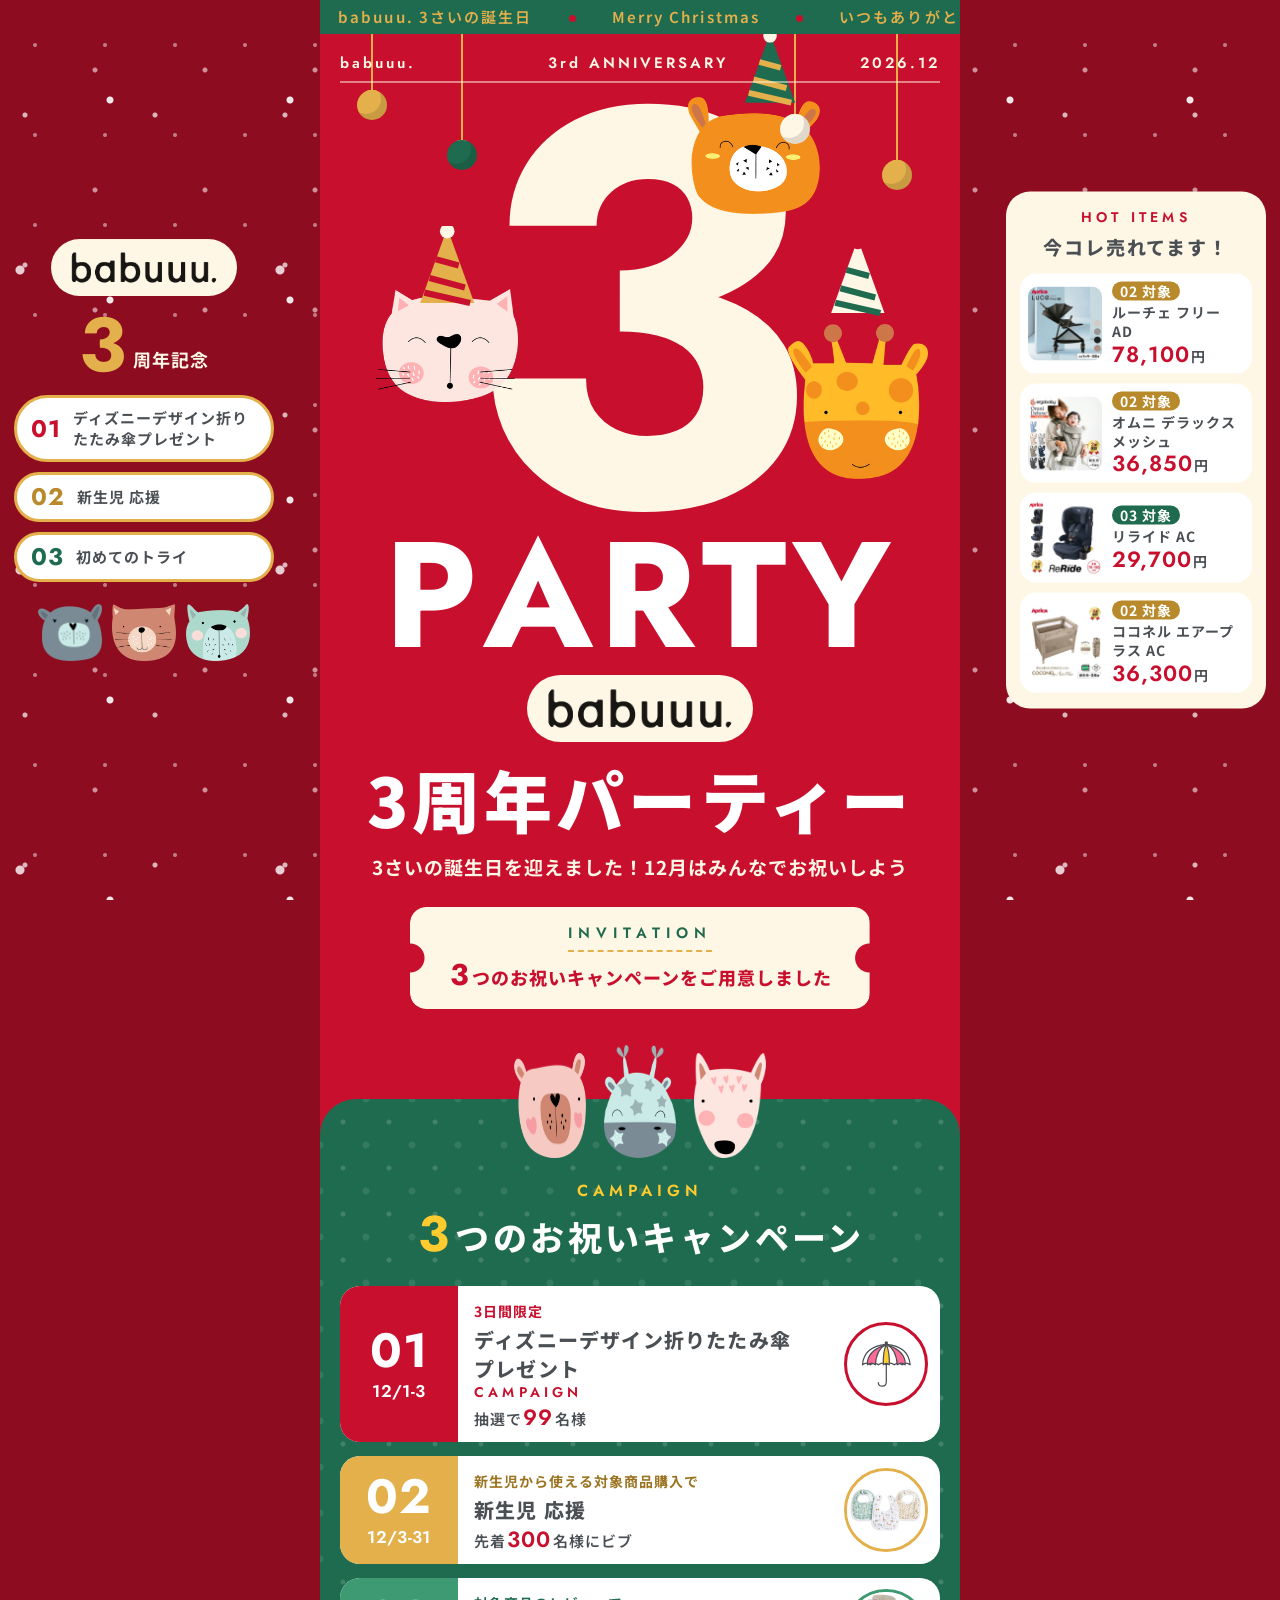
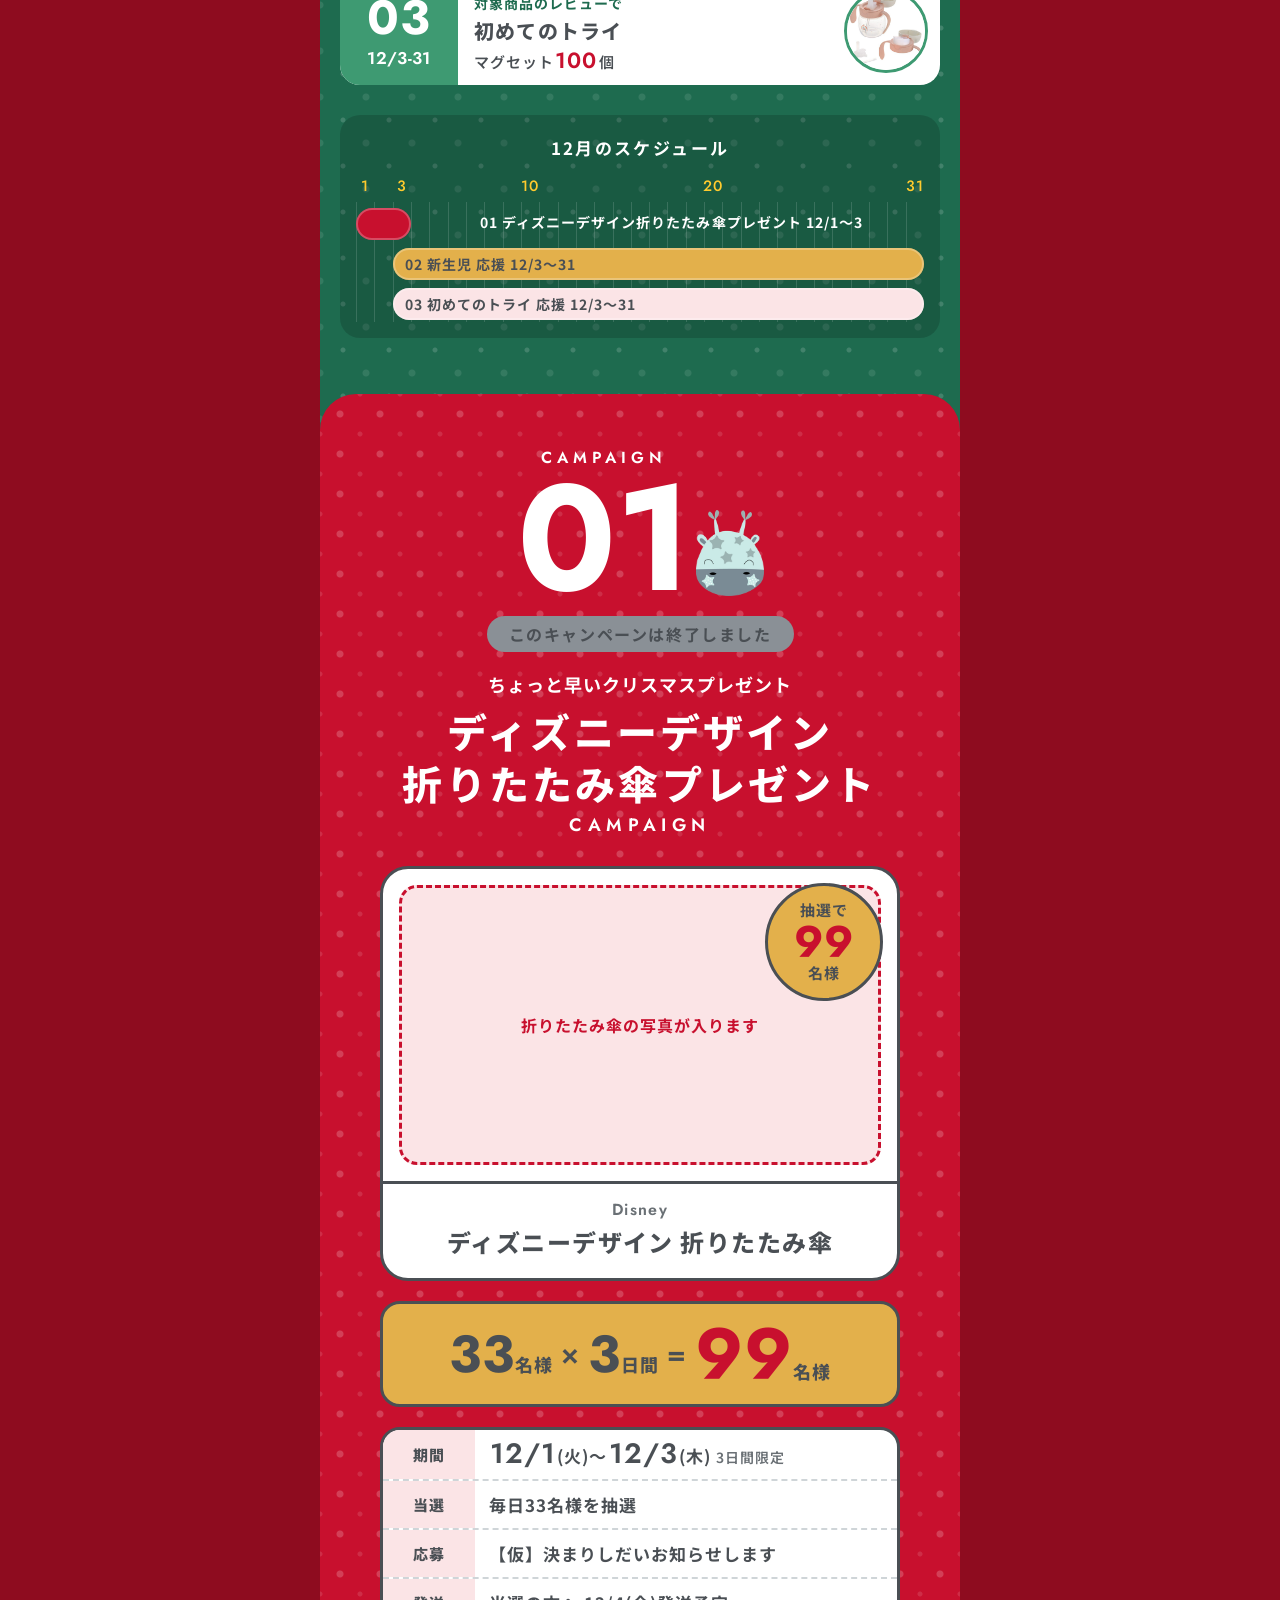
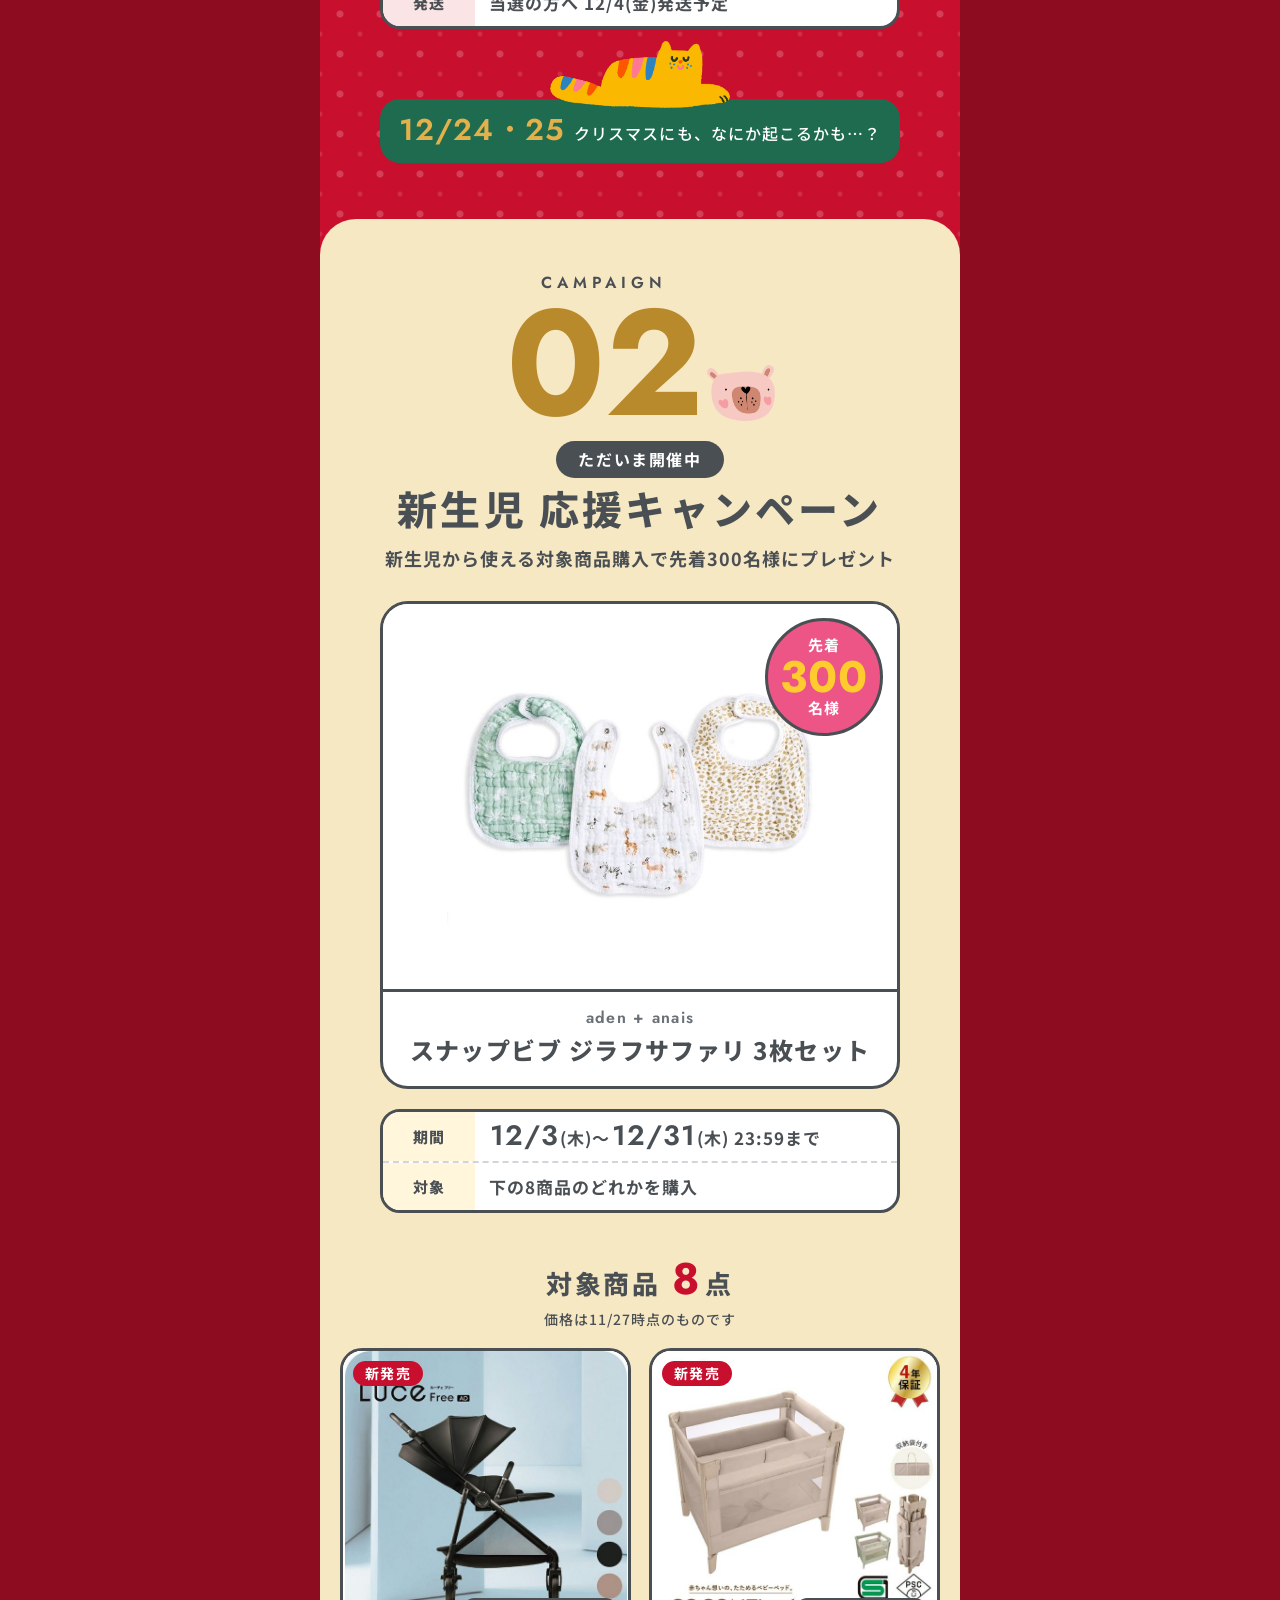
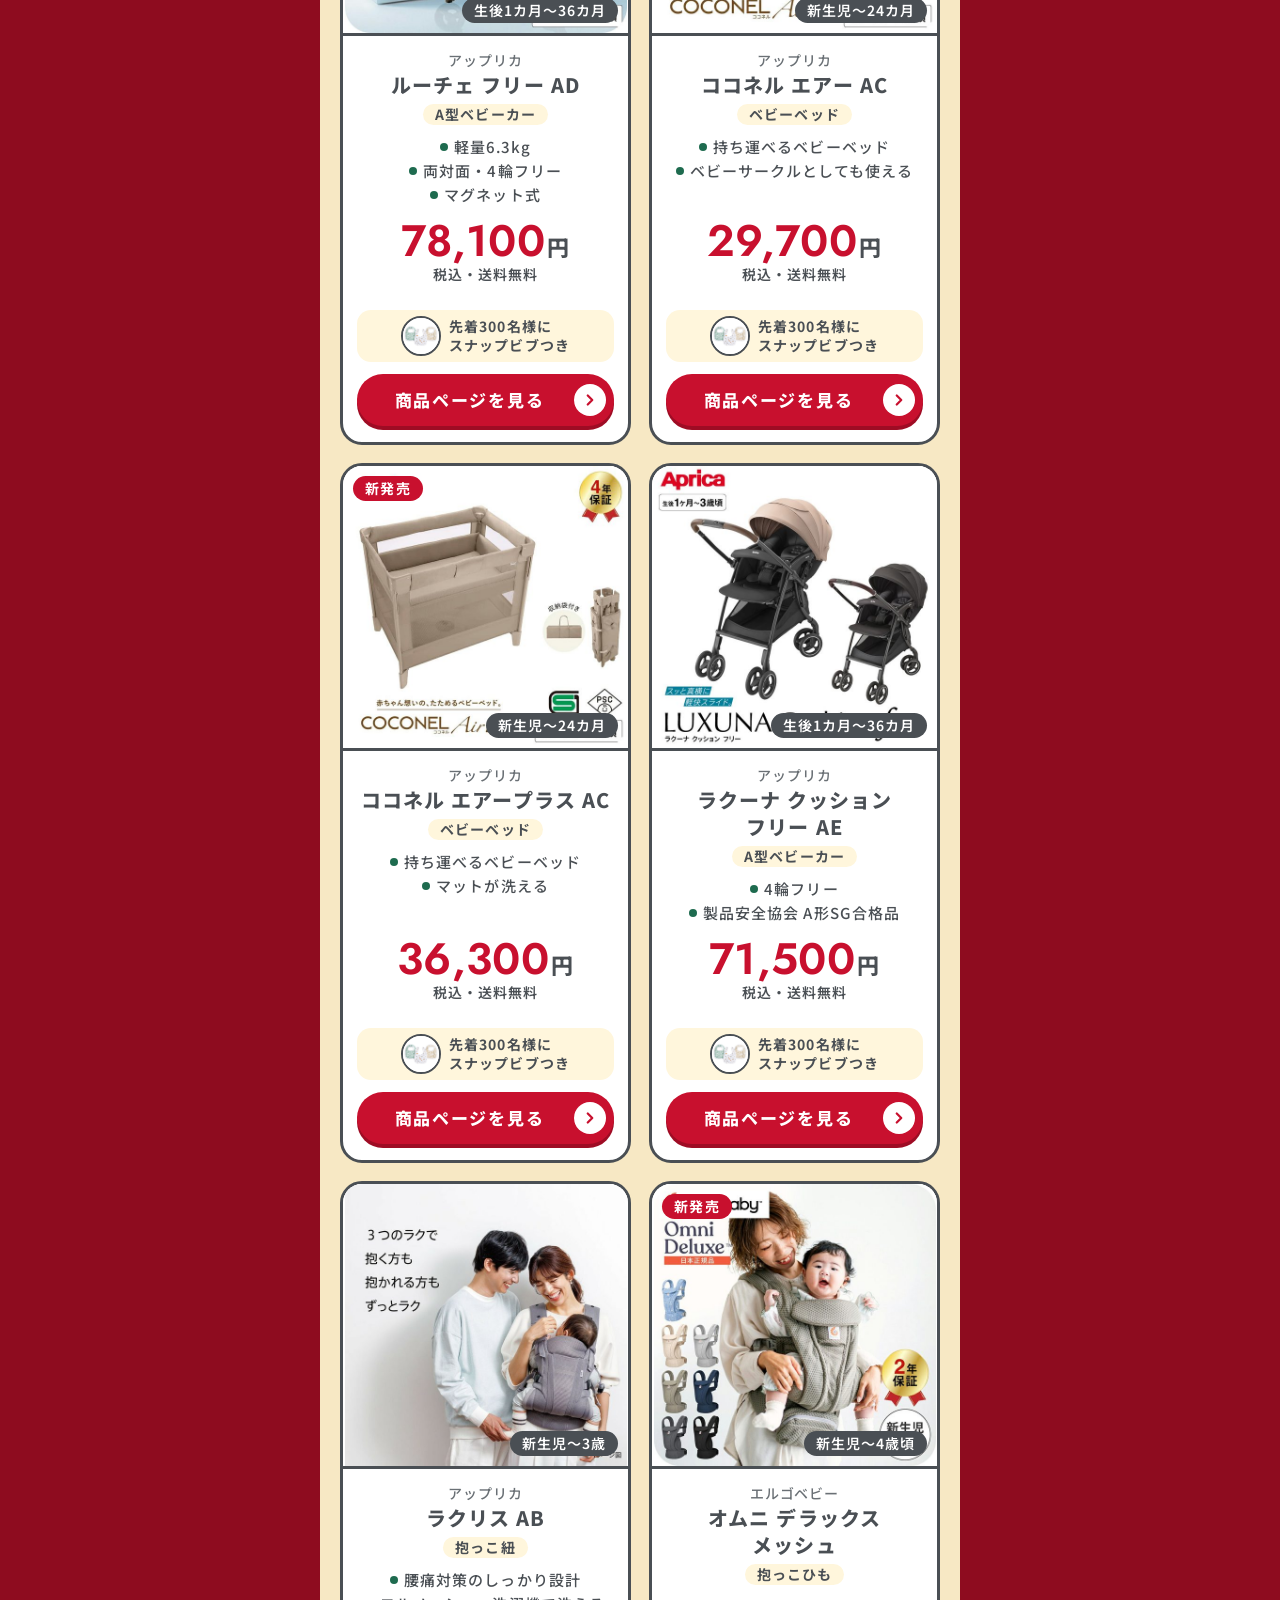
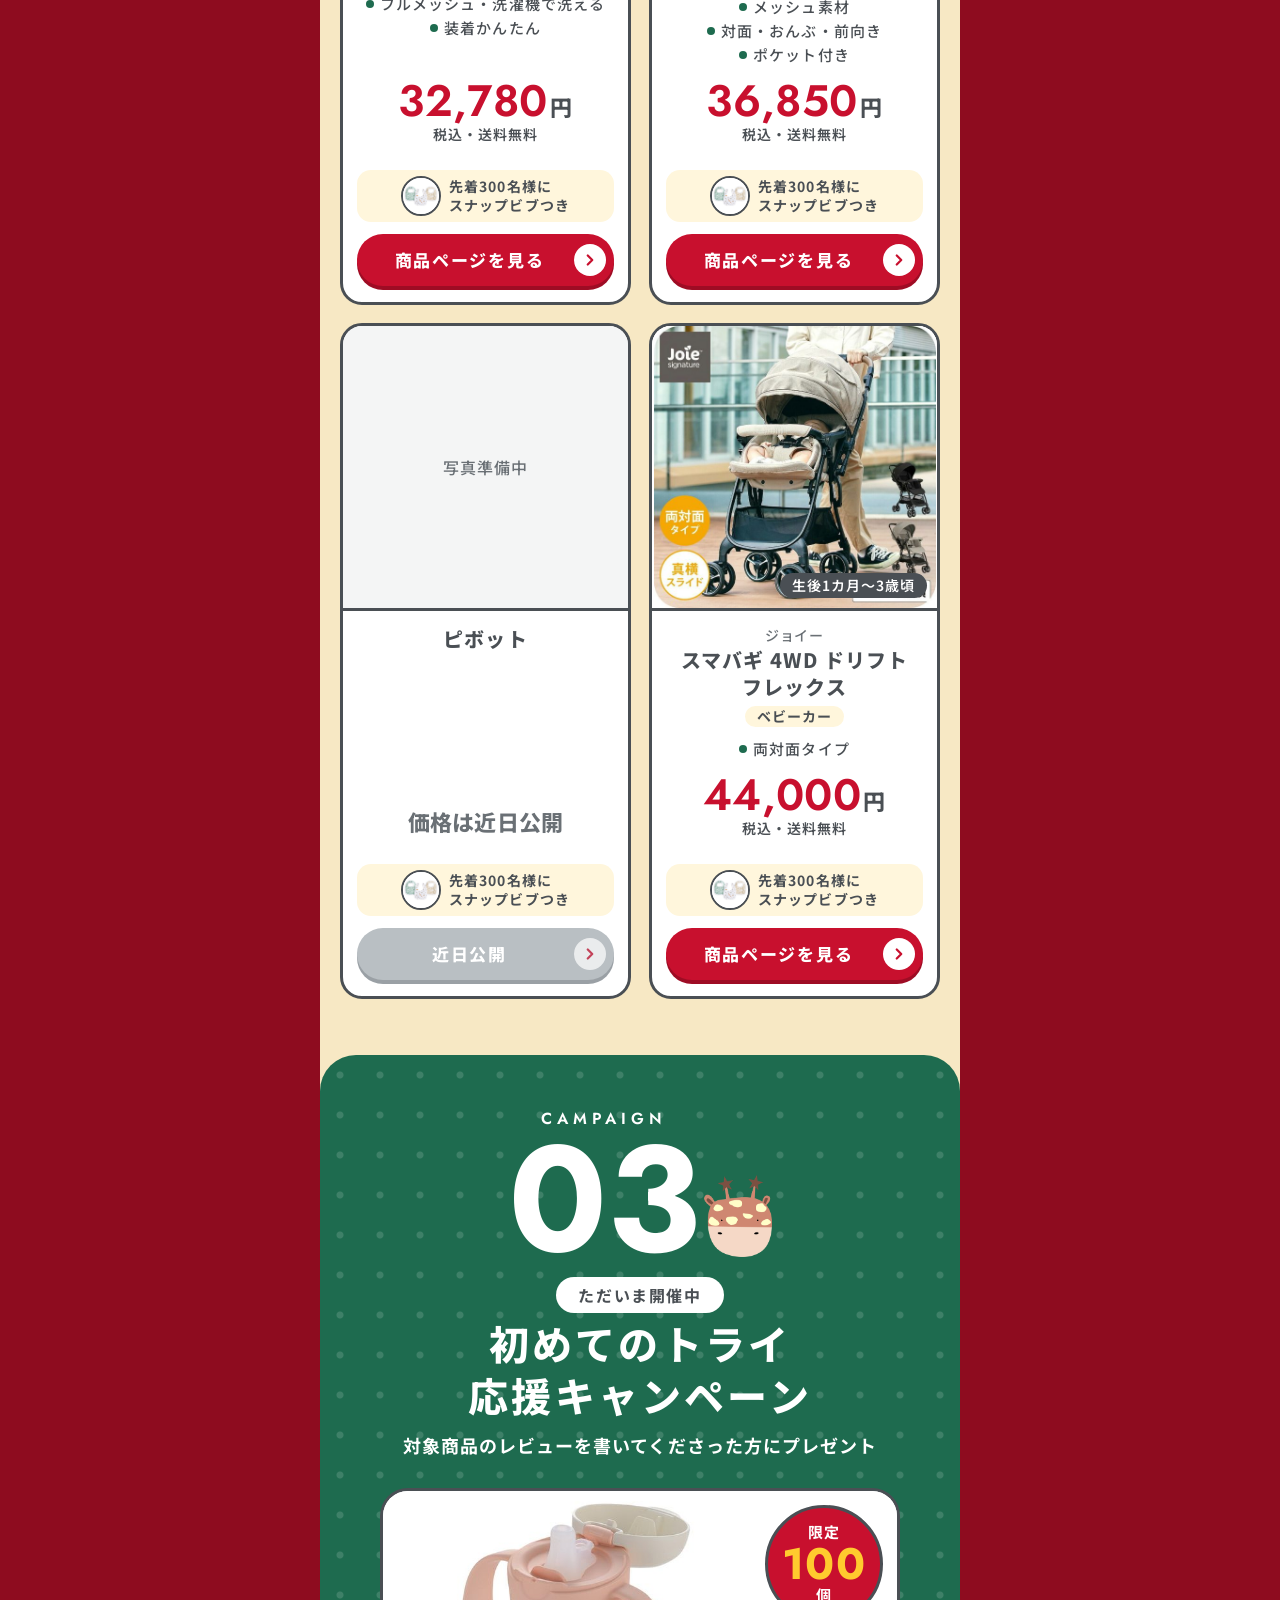
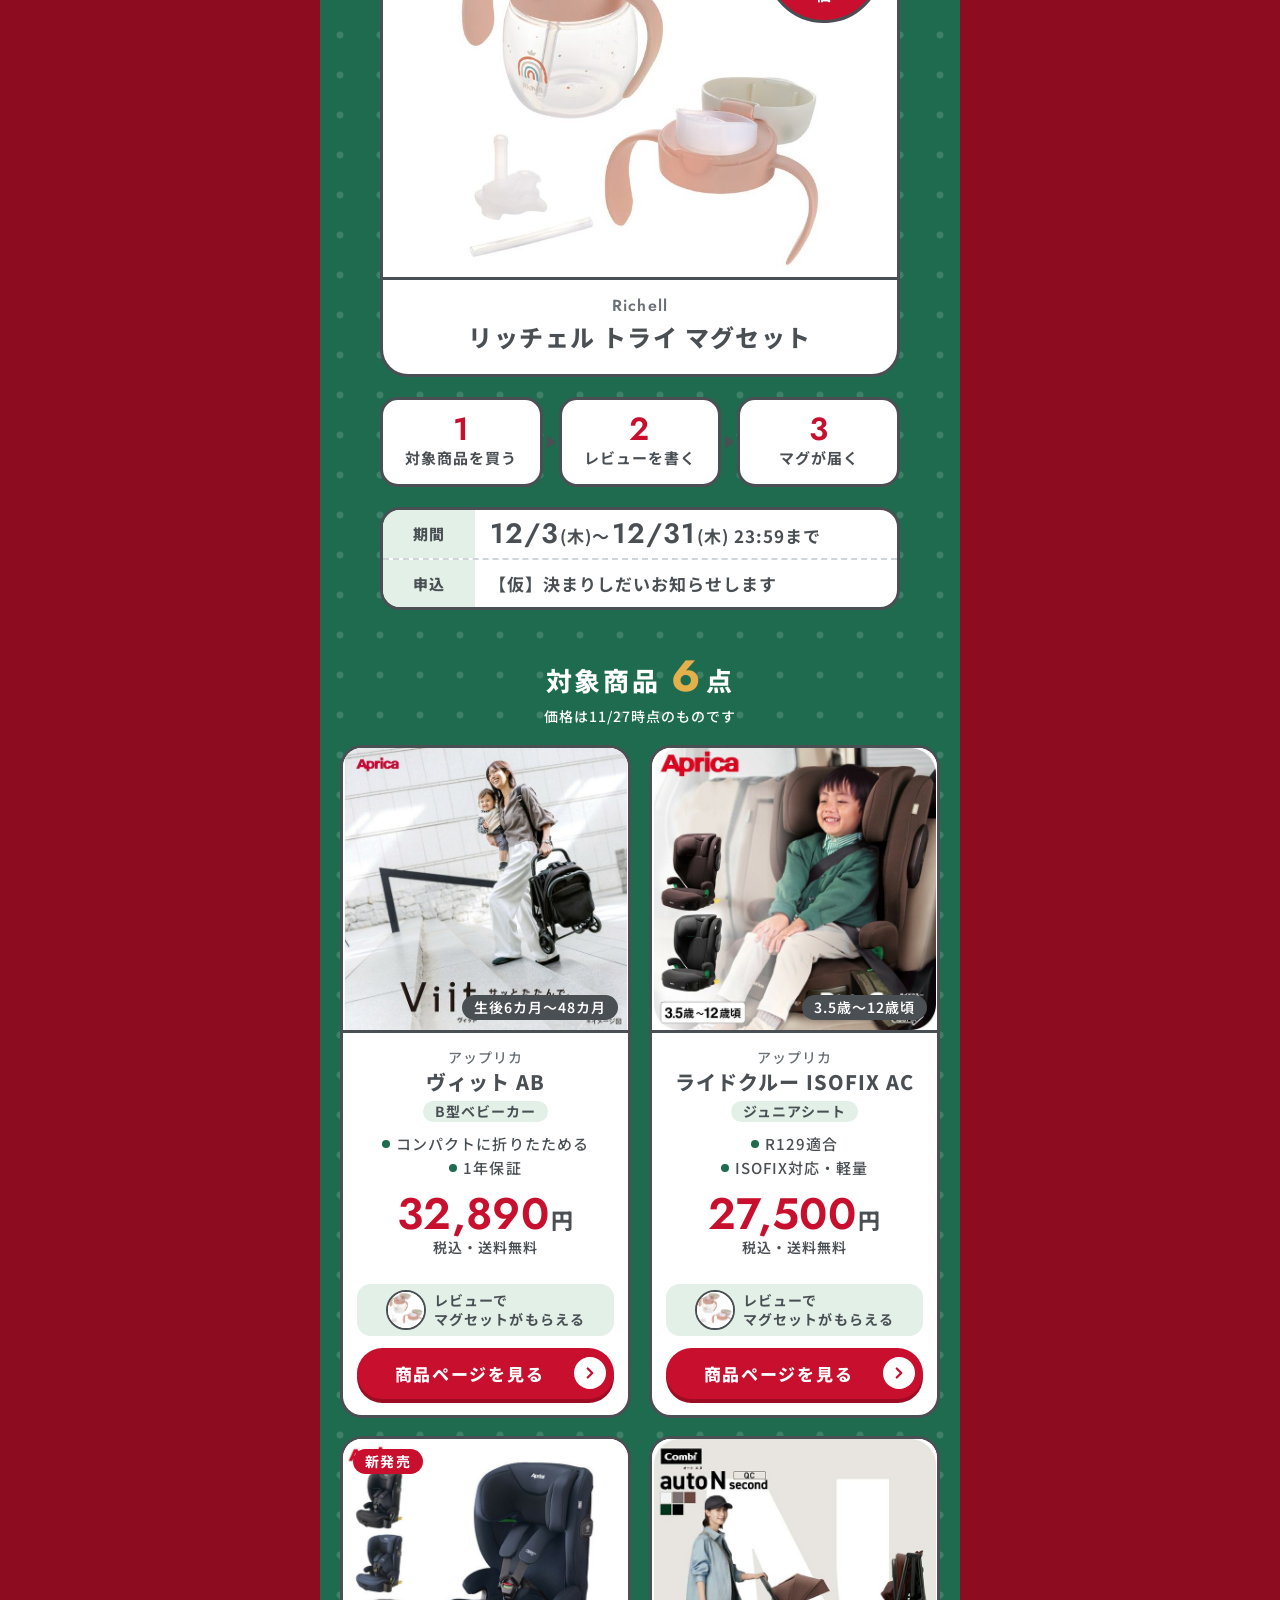
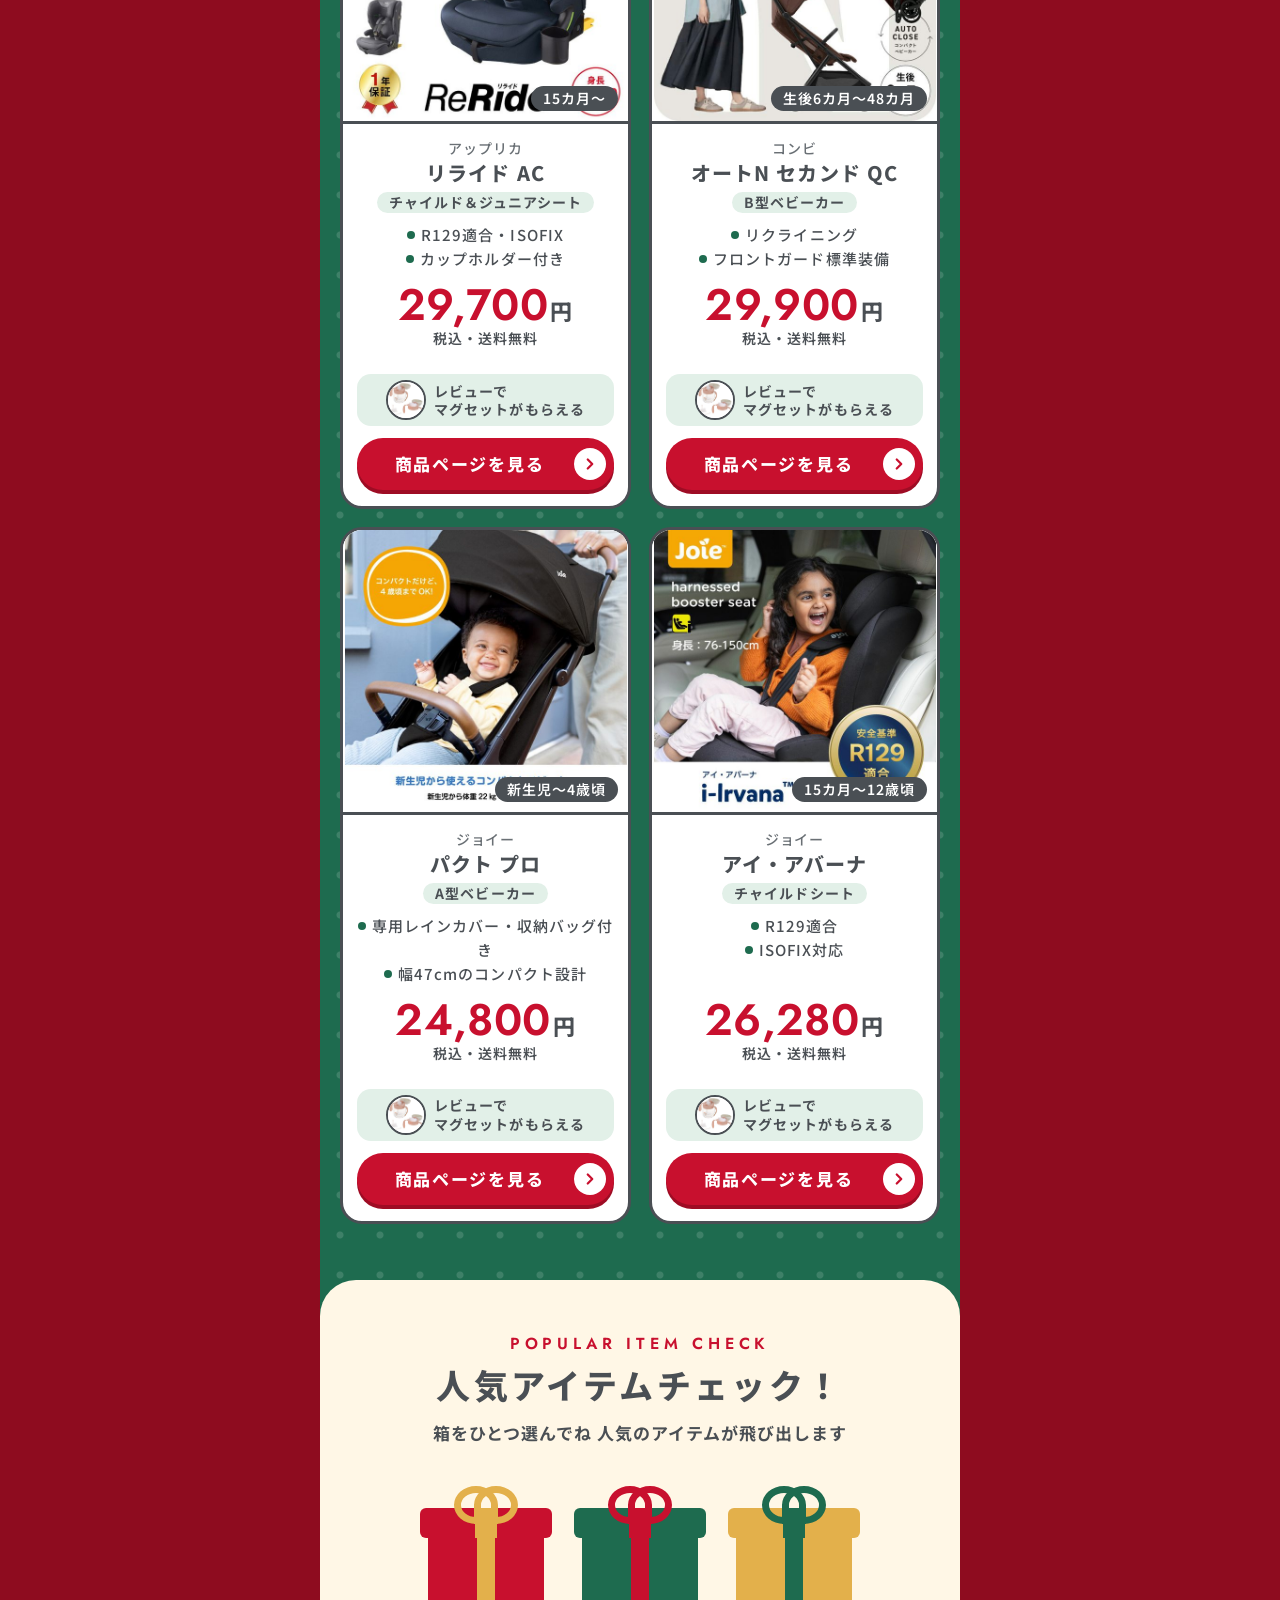
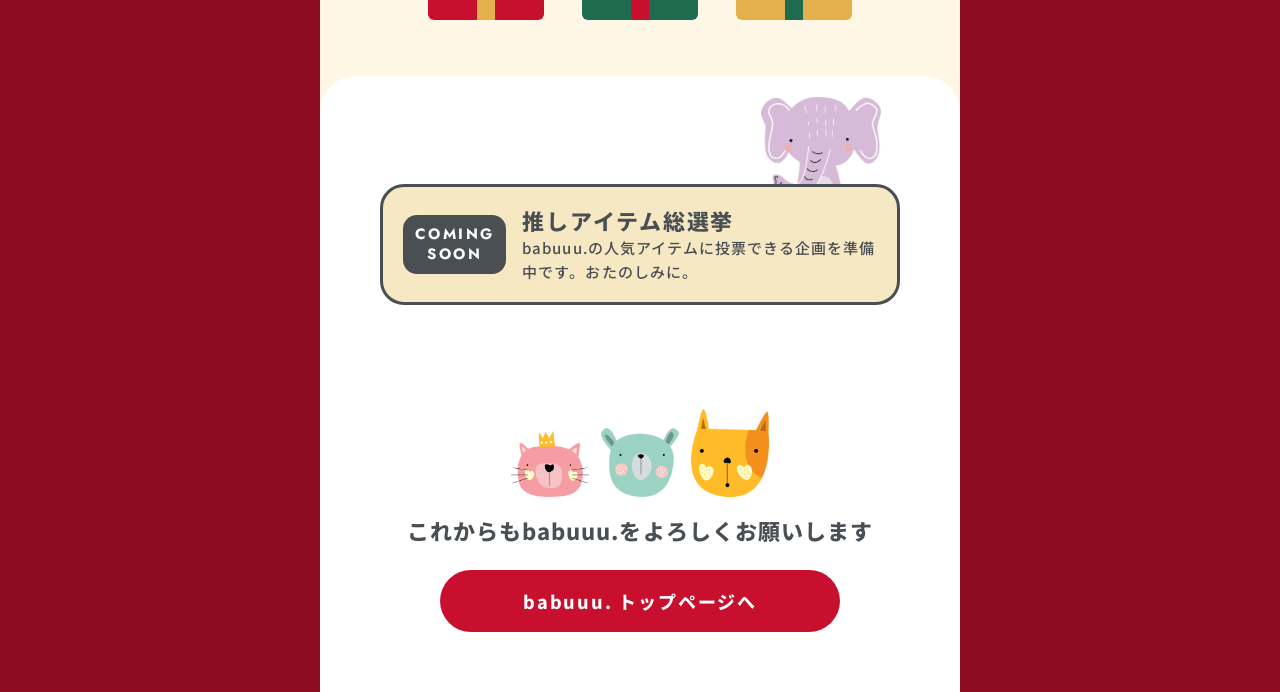
==== commit 7bbc8c20: "style: 商品カードのボタンをカード内に収めた赤いボタンに（矢印は白丸） Co-Authored-By: Claude Opus 5.5 <noreply@anthropic.com>" ====
--- a/index.html
+++ b/index.html
@@ -6,7 +6,7 @@
 <meta name="robots" content="noindex">
 <title>babuuu. 3周年記念 3さいの誕生日を迎えました！</title>
 <link rel="stylesheet" href="https://fonts.googleapis.com/css2?family=Jost:wght@400;500;600;700&family=Noto+Sans+JP:wght@400..800&display=swap">
-<link rel="stylesheet" href="anniv.css?v=202611271549">
+<link rel="stylesheet" href="anniv.css?v=202611271811">
 </head>
 <body>
 
@@ -203,6 +203,6 @@
 </div>
 
 <script>window.PICKS={"items": [{"name": "ルーチェ フリー AD", "brand": "アップリカ", "img": "images/n-luce.jpg", "price": "78,100", "url": "https://item.rakuten.co.jp/babuuu/bgoods-00021/", "cp": "02"}, {"name": "ココネル エアー AC", "brand": "アップリカ", "img": "images/n-coconeru.jpg", "price": "29,700", "url": "https://item.rakuten.co.jp/babuuu/bgoods-00013/", "cp": "02"}, {"name": "ココネル エアープラス AC", "brand": "アップリカ", "img": "images/n-coconeru-plus.jpg", "price": "36,300", "url": "https://item.rakuten.co.jp/babuuu/bgoods-00012/", "cp": "02"}, {"name": "ラクーナ クッション フリー AE", "brand": "アップリカ", "img": "images/n-lacuna.jpg", "price": "71,500", "url": "https://item.rakuten.co.jp/babuuu/bgoods-00325/", "cp": "02"}, {"name": "ラクリス AB", "brand": "アップリカ", "img": "images/n-laclis.jpg", "price": "32,780", "url": "https://item.rakuten.co.jp/babuuu/bgoods-00007/?variantId=bgoods-00007-ver2-4", "cp": "02"}, {"name": "オムニ デラックス メッシュ", "brand": "エルゴベビー", "img": "images/n-omni.jpg", "price": "36,850", "url": "https://item.rakuten.co.jp/babuuu/bgoods-00316/", "cp": "02"}, {"name": "スマバギ 4WD ドリフト フレックス", "brand": "ジョイー", "img": "images/n-smabagi.jpg", "price": "44,000", "url": "https://item.rakuten.co.jp/babuuu/bgoods-00393/", "cp": "02"}, {"name": "ヴィット AB", "brand": "アップリカ", "img": "images/t-vitt.jpg", "price": "32,890", "url": "https://item.rakuten.co.jp/babuuu/bgoods-00312/", "cp": "03"}, {"name": "ライドクルー ISOFIX AC", "brand": "アップリカ", "img": "images/t-ridecrew.jpg", "price": "27,500", "url": "https://item.rakuten.co.jp/babuuu/bgoods-00010/", "cp": "03"}, {"name": "リライド AC", "brand": "アップリカ", "img": "images/t-reride.jpg", "price": "29,700", "url": "https://item.rakuten.co.jp/babuuu/bgoods-00098/", "cp": "03"}, {"name": "オートN セカンド QC", "brand": "コンビ", "img": "images/t-auton.jpg", "price": "29,900", "url": "https://item.rakuten.co.jp/babuuu/bgoods-00353/", "cp": "03"}, {"name": "パクト プロ", "brand": "ジョイー", "img": "images/t-pactpro.jpg", "price": "24,800", "url": "https://item.rakuten.co.jp/babuuu/bgoods-00320/", "cp": "03"}, {"name": "アイ・アバーナ", "brand": "ジョイー", "img": "images/t-iavana.jpg", "price": "26,280", "url": "https://item.rakuten.co.jp/babuuu/bgoods-00279/", "cp": "03"}], "faces": ["bear-orange", "cat-white", "giraffe-yellow", "bear-pink", "dog-white", "giraffe-blue", "cat-crown", "bear-mint"]};</script>
-<script src="anniv.js?v=202611271549"></script>
+<script src="anniv.js?v=202611271811"></script>
 </body>
 </html>
--- a/anniv.css
+++ b/anniv.css
@@ -611,3 +611,15 @@
   .pt__party{font-size:92px;bottom:-4px}
   .guest--3{bottom:118px}
 }
+
+/* 商品カードの下：特典の帯とボタンはカードの内側に収める（角丸がカードに切られないように） */
+.pi__perk{margin:12px 14px 0;border-radius:14px}
+.pi__go{display:flex;align-items:center;justify-content:center;gap:10px;margin:12px 14px 16px;padding:13px 52px 13px 20px;background:var(--xred);border-radius:999px;box-shadow:0 4px 0 var(--xred-d);font-size:17px;letter-spacing:.1em;transition:transform .15s,box-shadow .15s}
+.pi__go::after{right:8px;width:32px;height:32px;margin-top:-16px;border:0;border-radius:50%;background:#fff url("data:image/svg+xml,%3Csvg xmlns='http://www.w3.org/2000/svg' viewBox='0 0 24 24'%3E%3Cpath d='M9 6l6 6-6 6' fill='none' stroke='%23C8102E' stroke-width='3' stroke-linecap='round' stroke-linejoin='round'/%3E%3C/svg%3E") center/18px no-repeat;transform:none}
+.pi__go:hover,.pi__go:focus-visible{background:var(--xred);transform:translateY(2px);box-shadow:0 2px 0 var(--xred-d)}
+.pi__go[aria-disabled]{background:#B9BFC3;box-shadow:0 4px 0 #9AA0A5}
+.pi__go[aria-disabled]::after{background-color:#fff;opacity:.7}
+@media (max-width:520px){
+  .pi__perk{margin:10px 12px 0}
+  .pi__go{margin:10px 12px 14px;font-size:16px}
+}
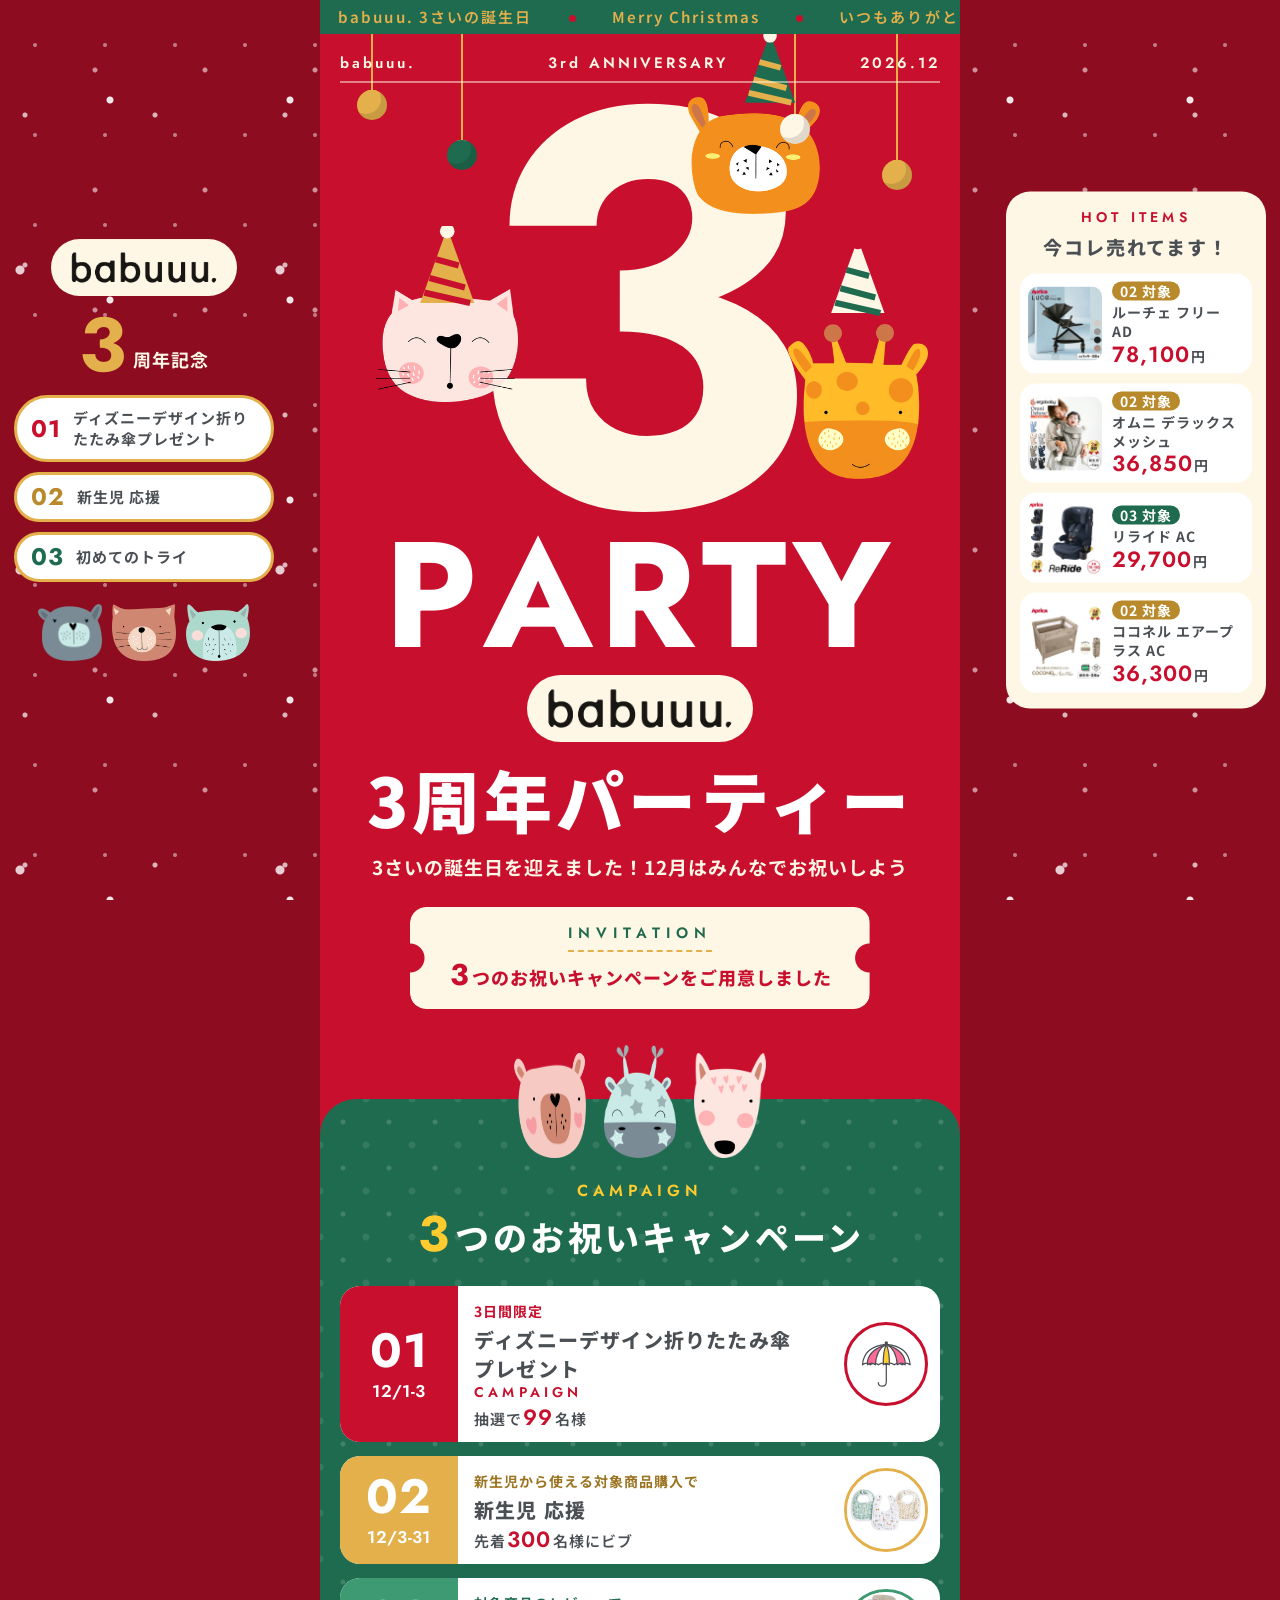
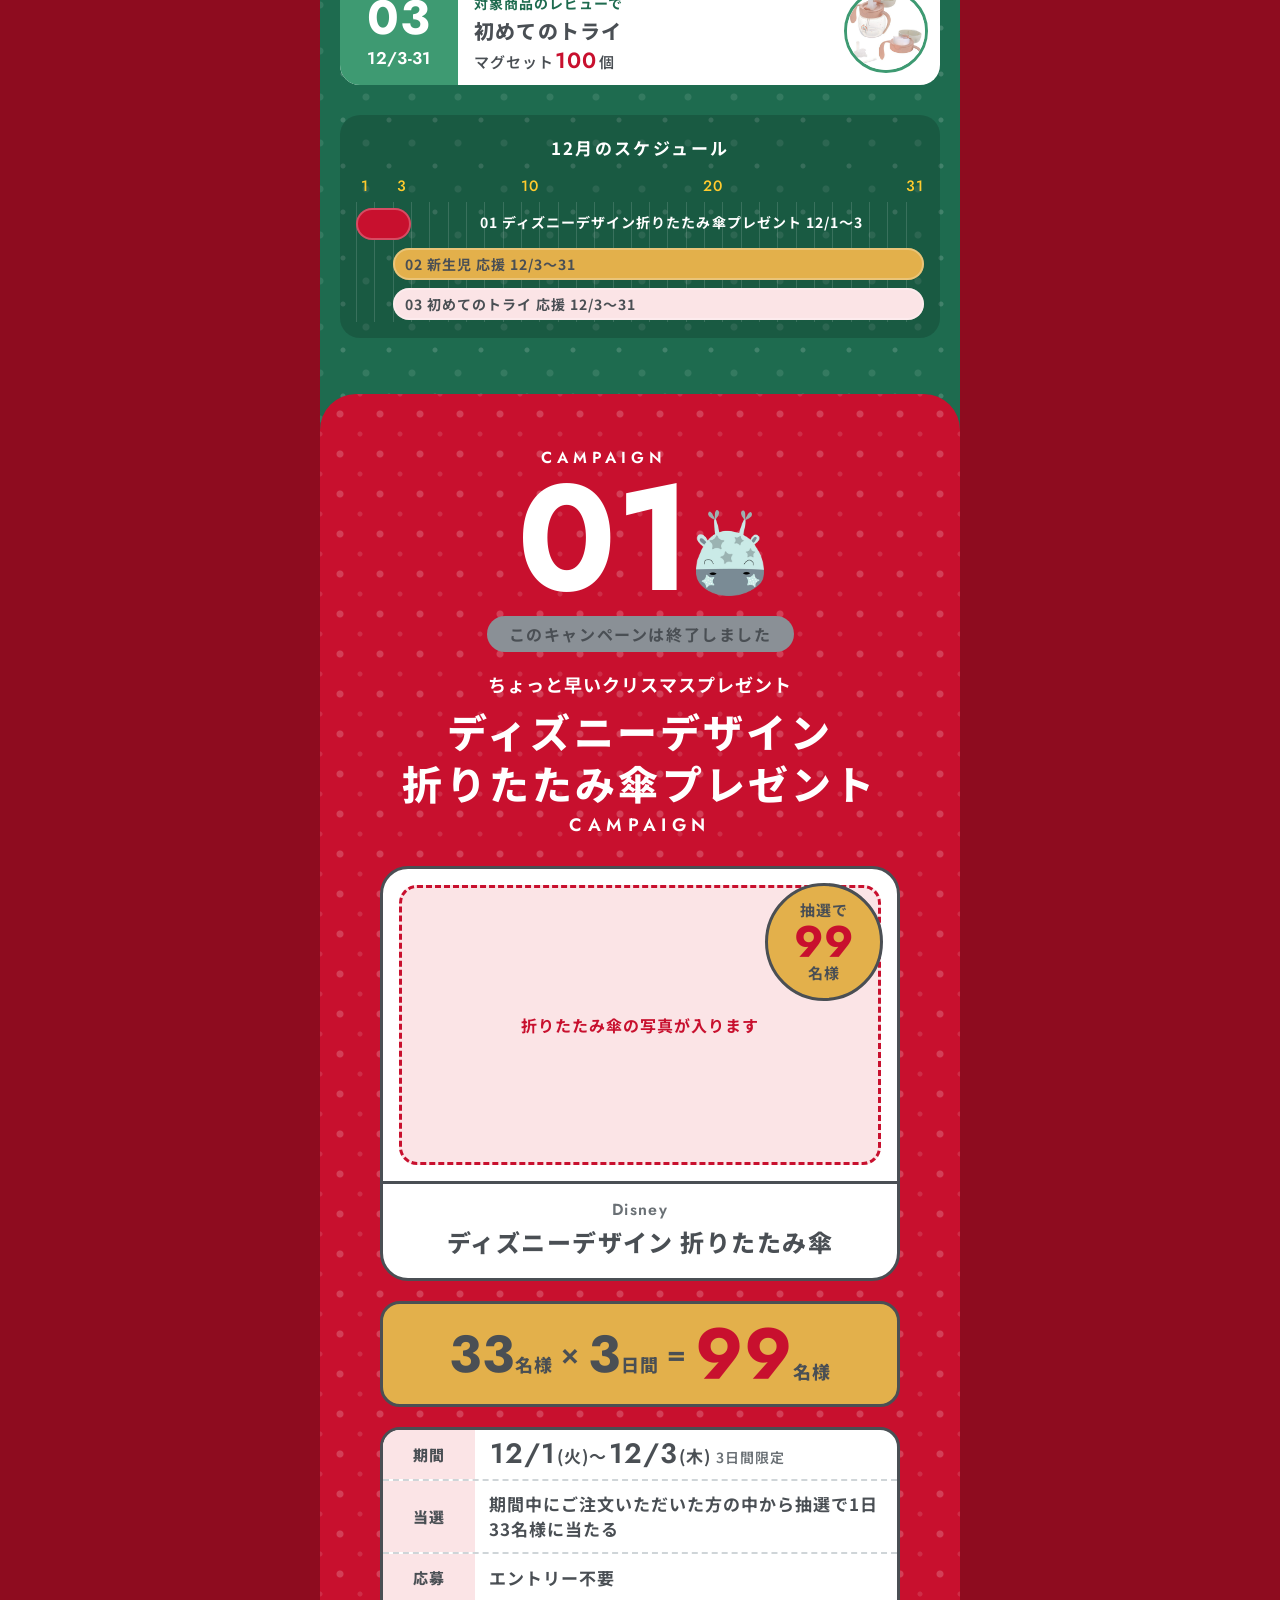
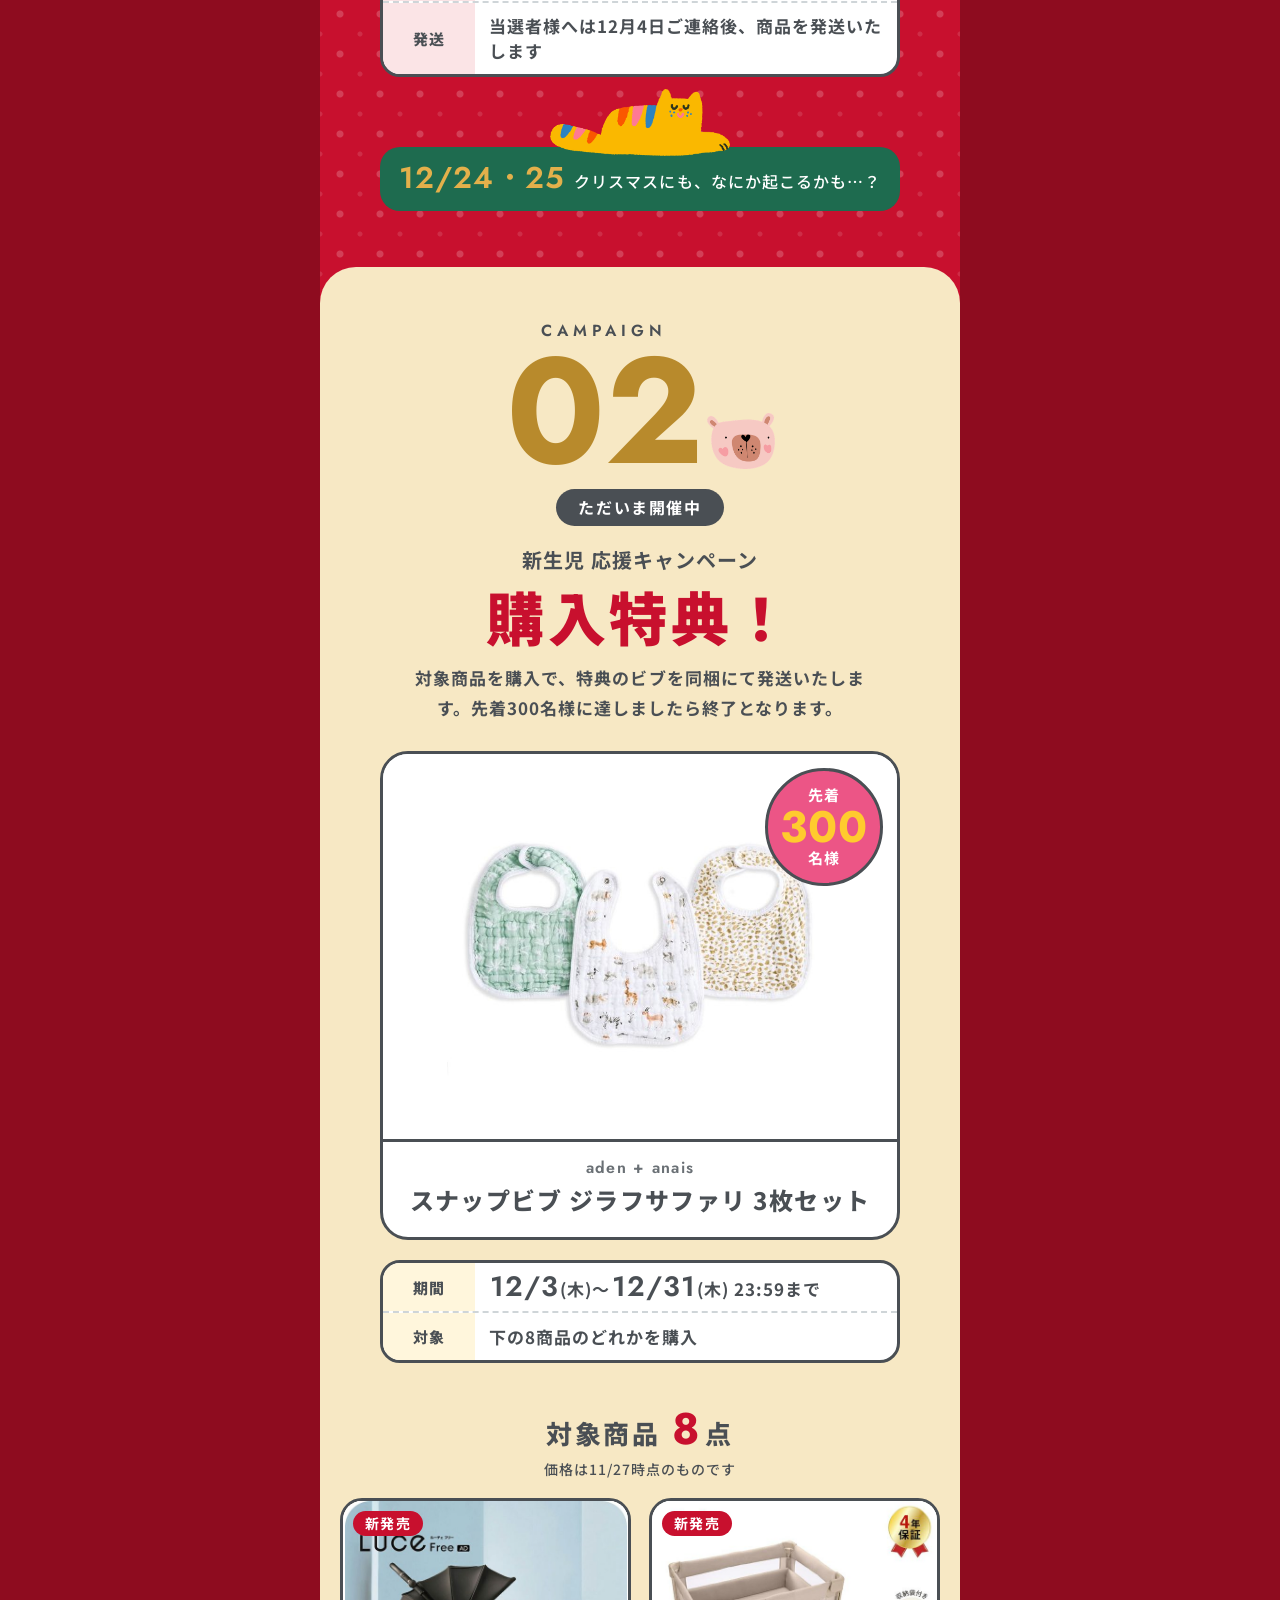
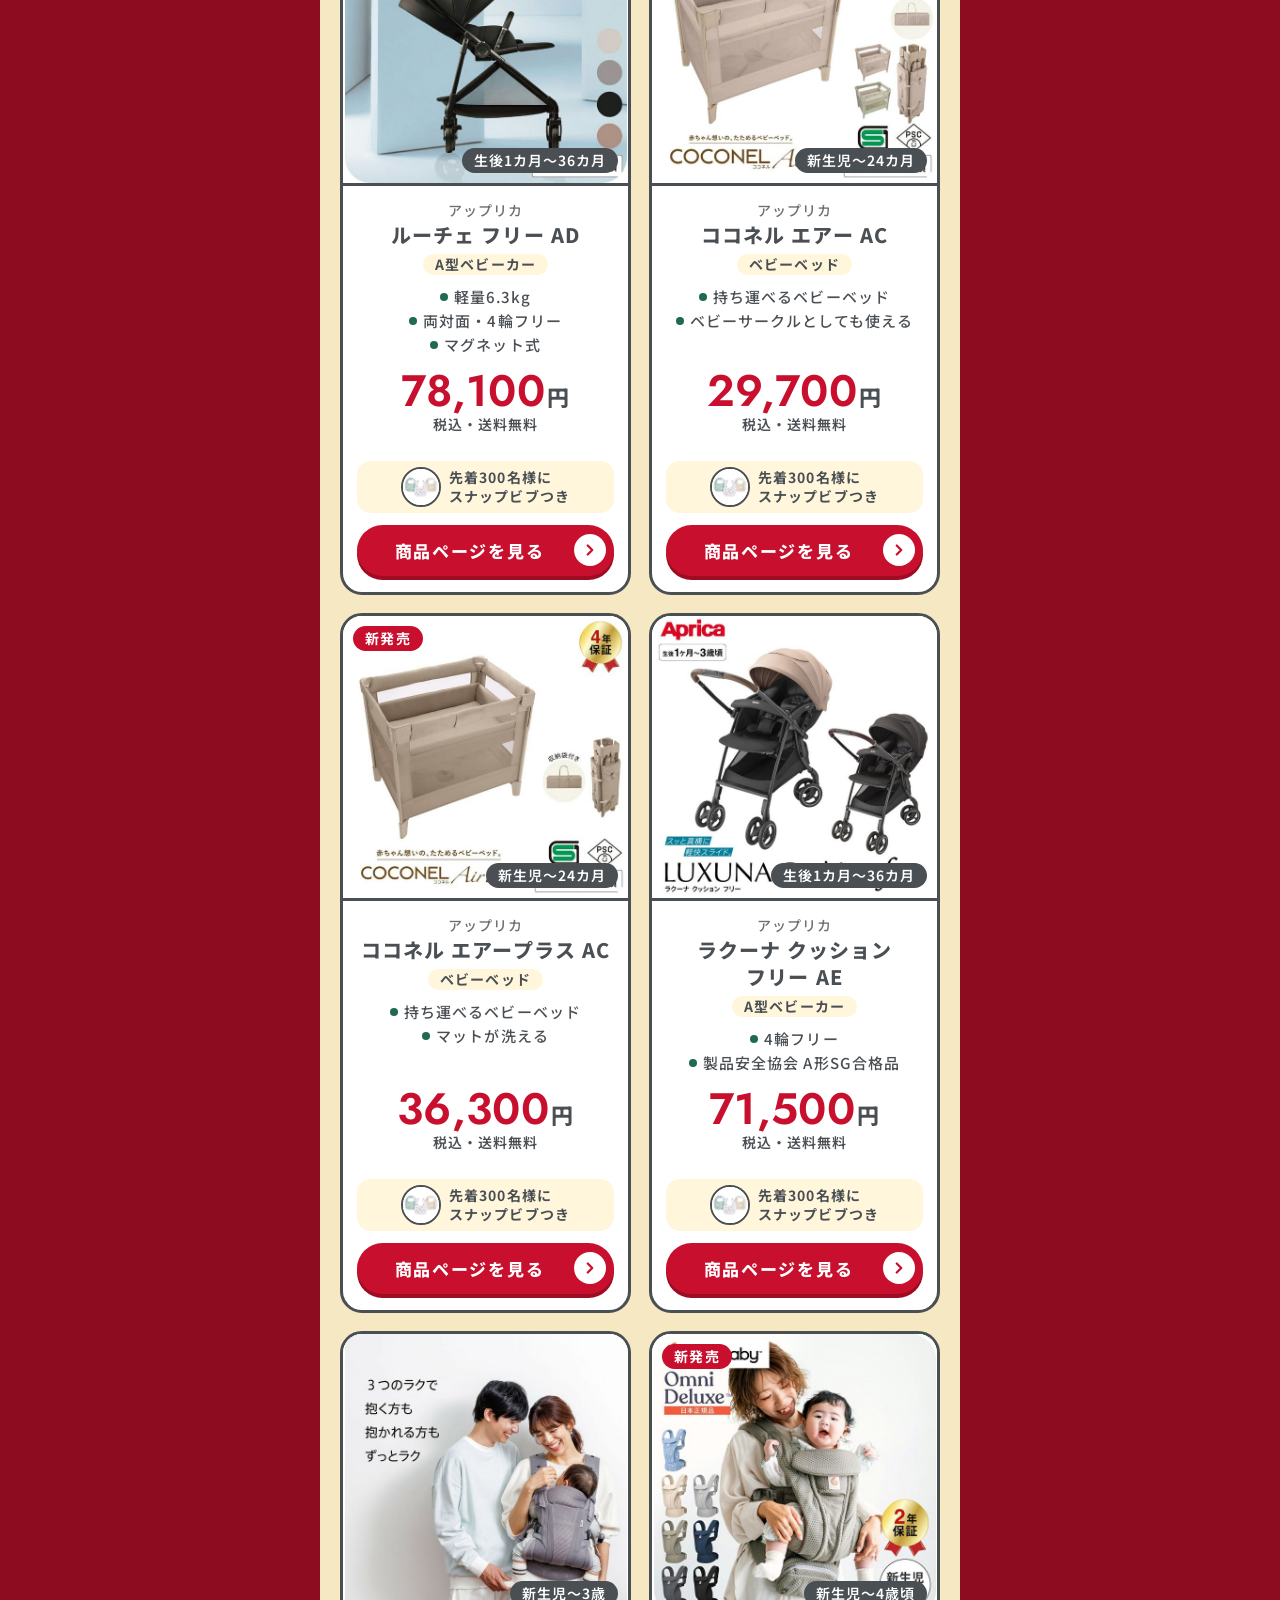
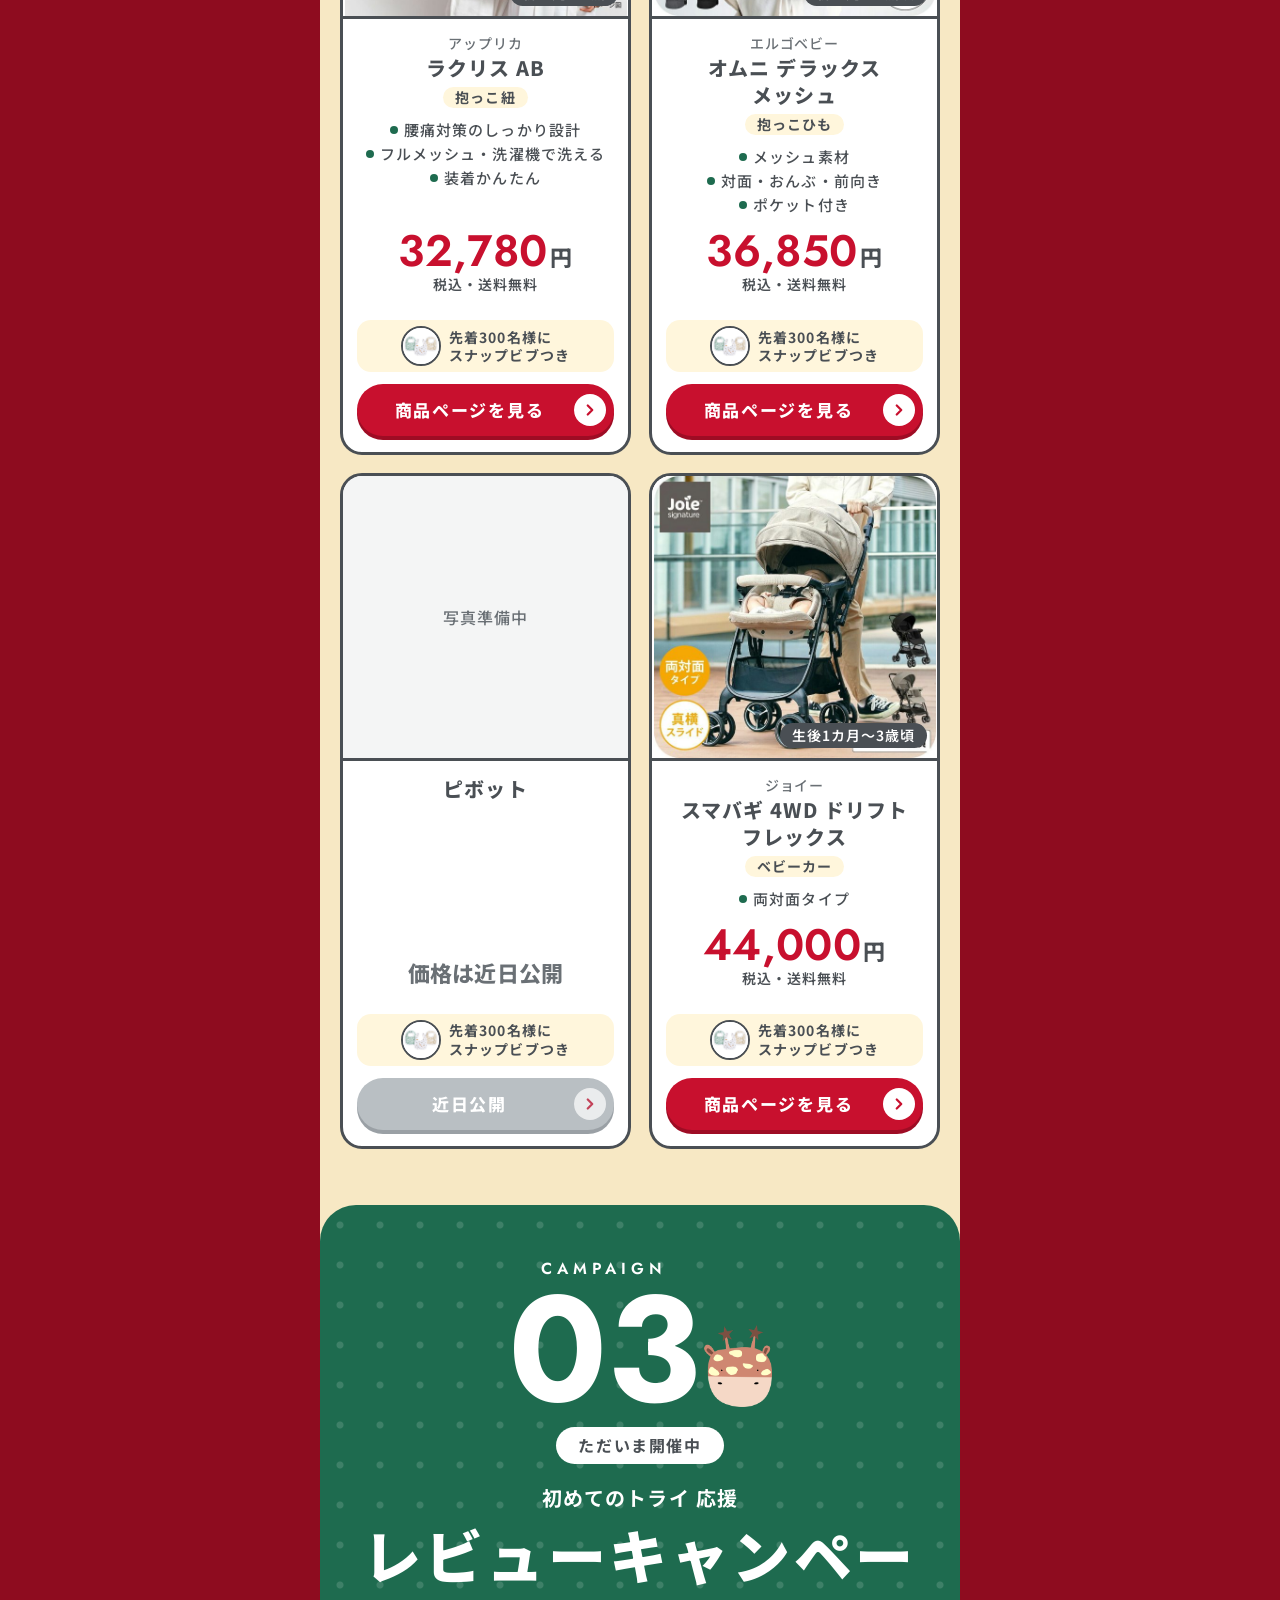
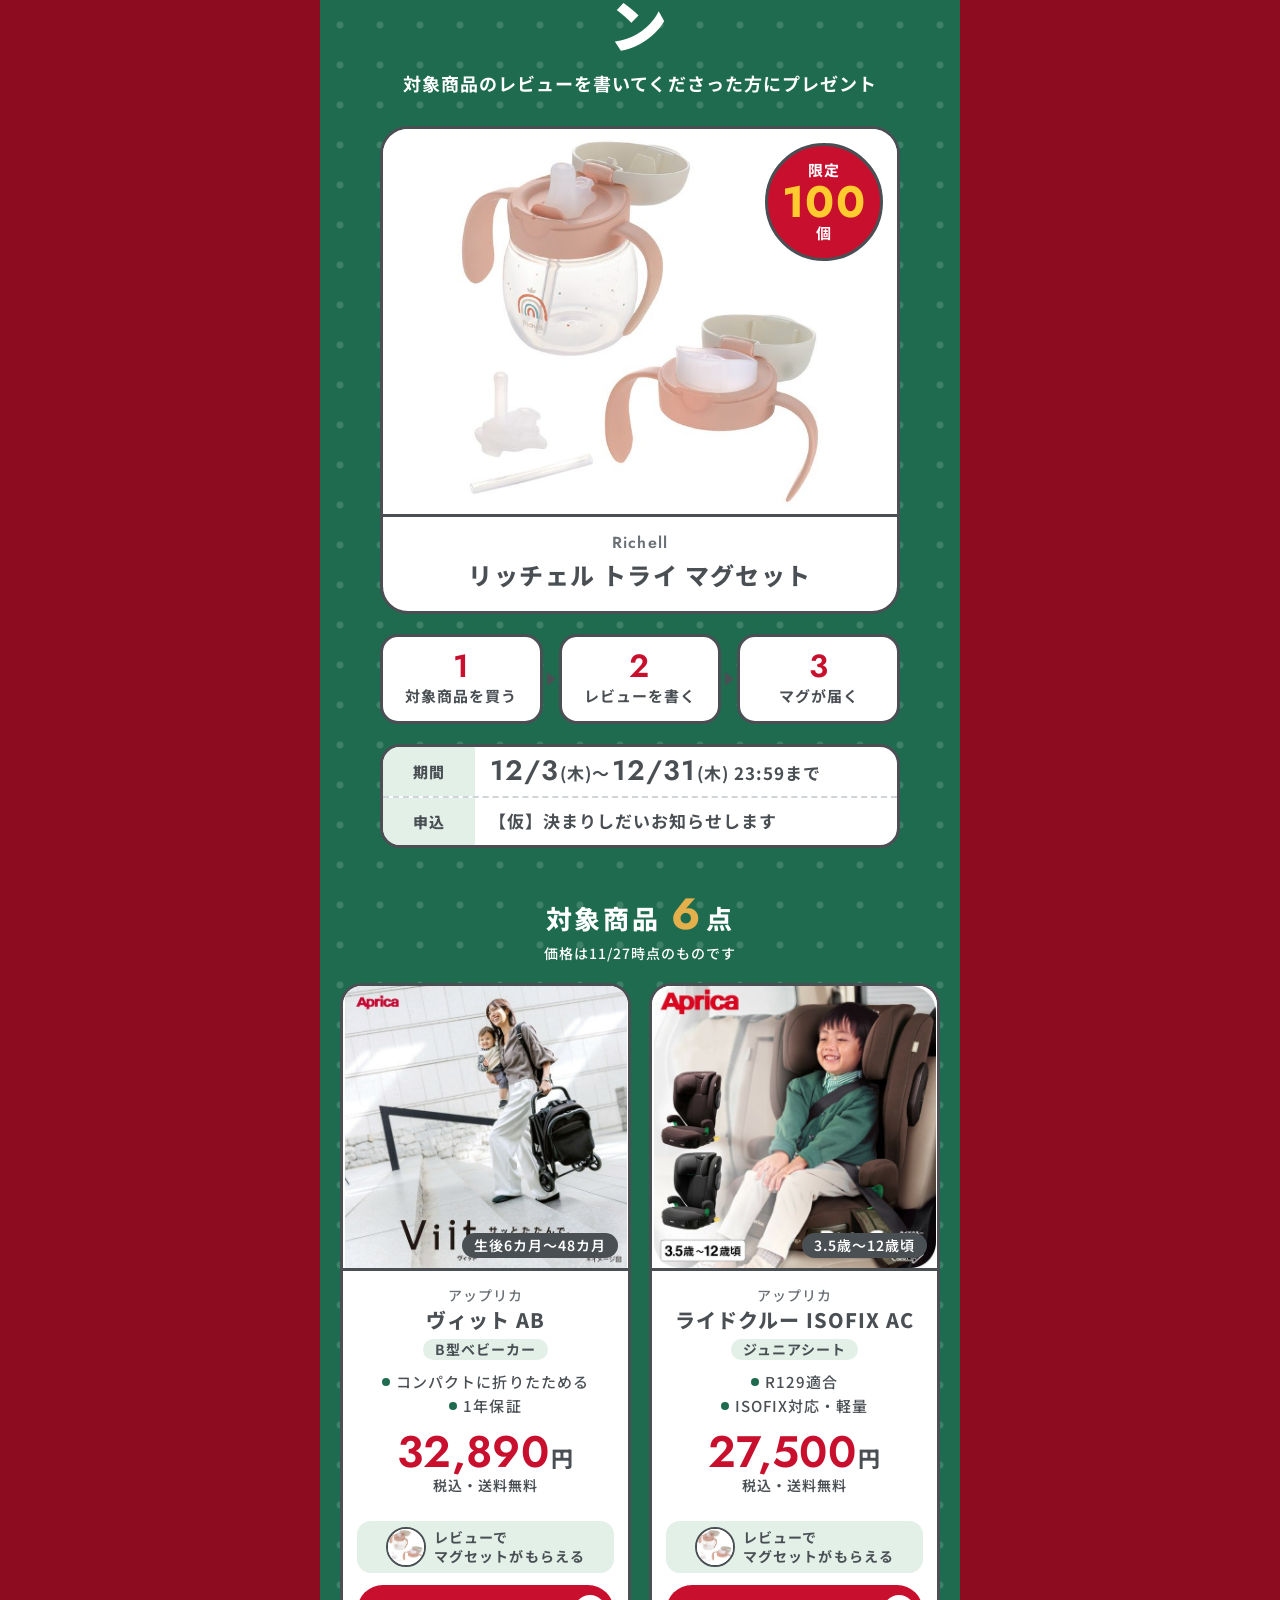
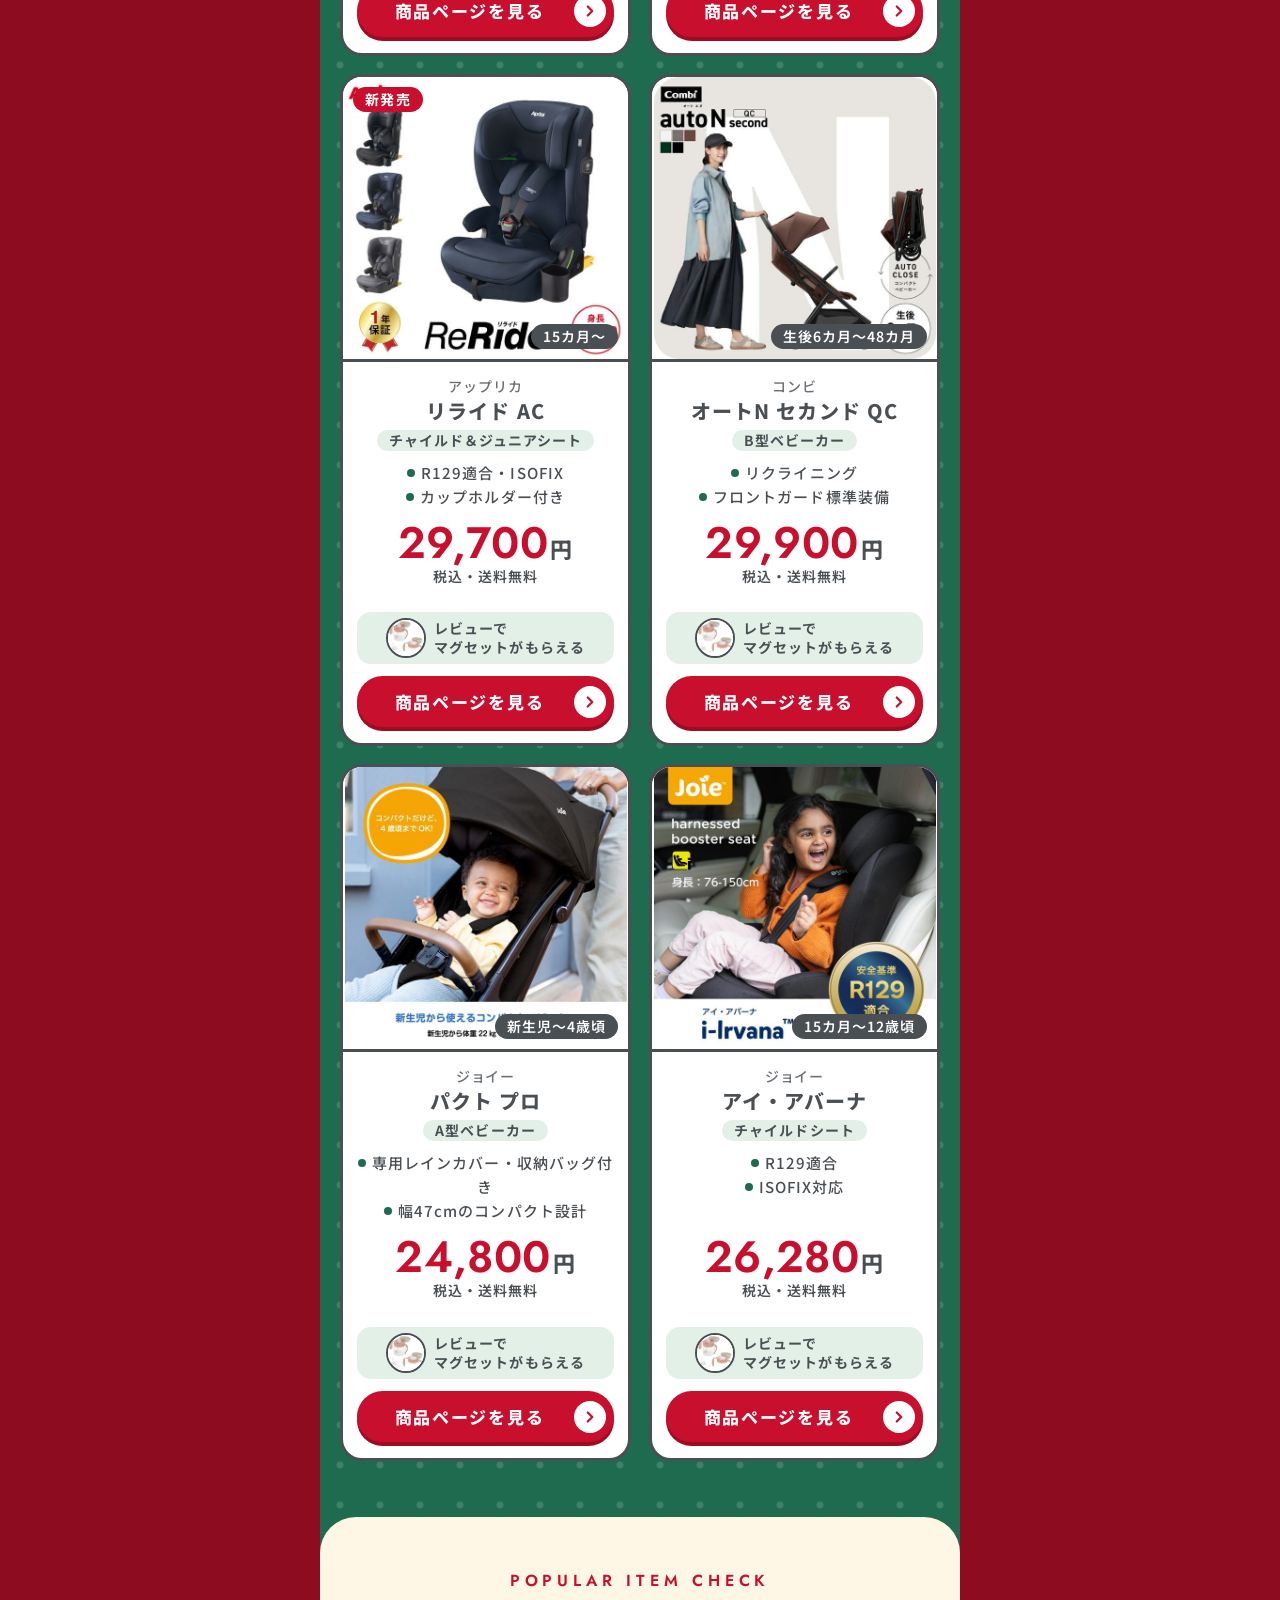
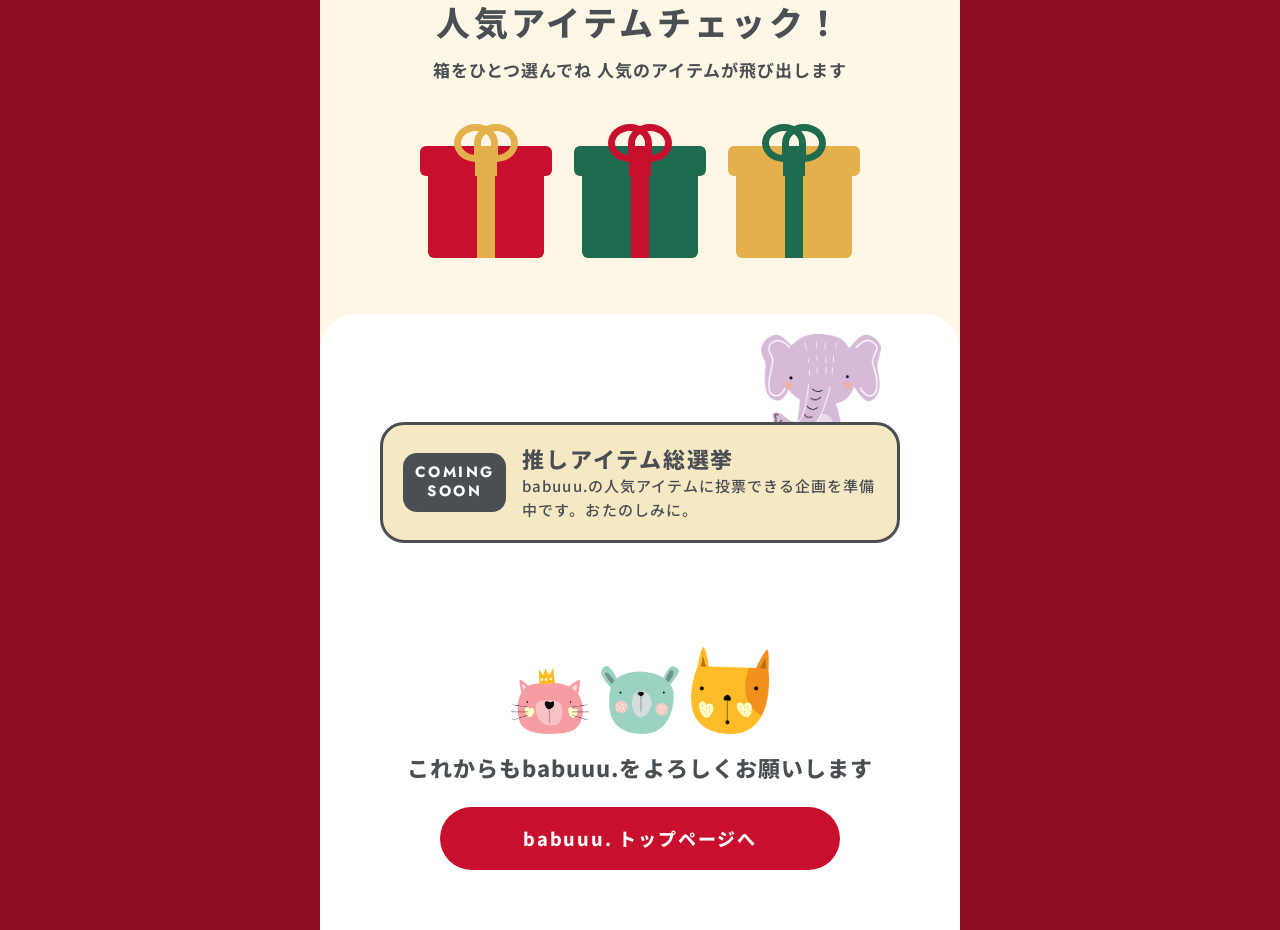
==== commit aaa1d65c: "fix: 傘の当選・応募・発送の文言、新生児を「購入特典！」、トライを「レビューキャンペーン」の大見出しに Co-Authored-By: Claude Opus 5.5 <noreply@anthr" ====
--- a/index.html
+++ b/index.html
@@ -6,7 +6,7 @@
 <meta name="robots" content="noindex">
 <title>babuuu. 3周年記念 3さいの誕生日を迎えました！</title>
 <link rel="stylesheet" href="https://fonts.googleapis.com/css2?family=Jost:wght@400;500;600;700&family=Noto+Sans+JP:wght@400..800&display=swap">
-<link rel="stylesheet" href="anniv.css?v=202611271811">
+<link rel="stylesheet" href="anniv.css?v=202611271842">
 </head>
 <body>
 
@@ -104,9 +104,9 @@
       <p class="eq"><span><b>33</b>名様</span><i>×</i><span><b>3</b>日間</span><i>=</i><span class="eq__total"><b>99</b>名様</span></p>
       <dl class="facts">
         <div><dt>期間</dt><dd><b>12/1</b>(火)〜<b>12/3</b>(木) <small class="nw">3日間限定</small></dd></div>
-        <div><dt>当選</dt><dd>毎日33名様を抽選</dd></div>
-        <div><dt>応募</dt><dd>【仮】決まりしだいお知らせします</dd></div>
-        <div><dt>発送</dt><dd>当選の方へ 12/4(金)発送予定</dd></div>
+        <div><dt>当選</dt><dd>期間中にご注文いただいた方の中から抽選で1日33名様に当たる</dd></div>
+        <div><dt>応募</dt><dd>エントリー不要</dd></div>
+        <div><dt>発送</dt><dd>当選者様へは12月4日ご連絡後、商品を発送いたします</dd></div>
       </dl>
       <div class="tease"><img class="tease__cat" src="images/il/cat-lying.png" alt="" width="600" height="225"><p><b>12/24・25</b><span class="nw">クリスマスにも、</span><span class="nw">なにか起こるかも…？</span></p></div>
     </section>
@@ -115,8 +115,9 @@
     <section class="blk cp cp--newborn" id="c2" data-start="2026-12-03T00:00:00+09:00" data-end="2026-12-31T23:59:59+09:00">
       <div class="cp__head"><span class="cp__no"><small>CAMPAIGN</small>02</span><img class="cp__pal" src="images/il/face-bear-pink.png" alt="" width="120" height="120"></div>
       <p class="cp__state"></p>
-      <h2 class="cp__ttl"><span class="nw">新生児</span> <span class="nw">応援キャンペーン</span></h2>
-      <p class="cp__lead"><span class="nw">新生児から使える対象商品購入で</span><span class="nw">先着300名様にプレゼント</span></p>
+      <p class="cp__pre">新生児 応援キャンペーン</p>
+      <h2 class="cp__ttl cp__ttl--big">購入特典！</h2>
+      <p class="cp__lead cp__lead--txt">対象商品を購入で、特典のビブを同梱にて発送いたします。先着300名様に達しましたら終了となります。</p>
       <div class="gift">
         <figure class="gift__img"><img src="images/g-bib.jpg" alt="aden + anais スナップビブ ジラフサファリ 3枚セット" width="600" height="600" loading="lazy"></figure>
         <p class="gift__seal"><span>先着</span><b>300</b><span>名様</span></p>
@@ -144,7 +145,8 @@
     <section class="blk cp cp--try" id="c3" data-start="2026-12-03T00:00:00+09:00" data-end="2026-12-31T23:59:59+09:00">
       <div class="cp__head"><span class="cp__no"><small>CAMPAIGN</small>03</span><img class="cp__pal" src="images/il/face-cat-orange.png" alt="" width="120" height="120"></div>
       <p class="cp__state"></p>
-      <h2 class="cp__ttl"><span class="nw">初めてのトライ</span> <span class="nw">応援キャンペーン</span></h2>
+      <p class="cp__pre">初めてのトライ 応援</p>
+      <h2 class="cp__ttl cp__ttl--big">レビューキャンペーン</h2>
       <p class="cp__lead"><span class="nw">対象商品のレビューを</span><span class="nw">書いてくださった方にプレゼント</span></p>
       <div class="gift">
         <figure class="gift__img"><img src="images/g-mug.jpg" alt="リッチェル トライ マグセット" width="600" height="600" loading="lazy"></figure>
@@ -203,6 +205,6 @@
 </div>
 
 <script>window.PICKS={"items": [{"name": "ルーチェ フリー AD", "brand": "アップリカ", "img": "images/n-luce.jpg", "price": "78,100", "url": "https://item.rakuten.co.jp/babuuu/bgoods-00021/", "cp": "02"}, {"name": "ココネル エアー AC", "brand": "アップリカ", "img": "images/n-coconeru.jpg", "price": "29,700", "url": "https://item.rakuten.co.jp/babuuu/bgoods-00013/", "cp": "02"}, {"name": "ココネル エアープラス AC", "brand": "アップリカ", "img": "images/n-coconeru-plus.jpg", "price": "36,300", "url": "https://item.rakuten.co.jp/babuuu/bgoods-00012/", "cp": "02"}, {"name": "ラクーナ クッション フリー AE", "brand": "アップリカ", "img": "images/n-lacuna.jpg", "price": "71,500", "url": "https://item.rakuten.co.jp/babuuu/bgoods-00325/", "cp": "02"}, {"name": "ラクリス AB", "brand": "アップリカ", "img": "images/n-laclis.jpg", "price": "32,780", "url": "https://item.rakuten.co.jp/babuuu/bgoods-00007/?variantId=bgoods-00007-ver2-4", "cp": "02"}, {"name": "オムニ デラックス メッシュ", "brand": "エルゴベビー", "img": "images/n-omni.jpg", "price": "36,850", "url": "https://item.rakuten.co.jp/babuuu/bgoods-00316/", "cp": "02"}, {"name": "スマバギ 4WD ドリフト フレックス", "brand": "ジョイー", "img": "images/n-smabagi.jpg", "price": "44,000", "url": "https://item.rakuten.co.jp/babuuu/bgoods-00393/", "cp": "02"}, {"name": "ヴィット AB", "brand": "アップリカ", "img": "images/t-vitt.jpg", "price": "32,890", "url": "https://item.rakuten.co.jp/babuuu/bgoods-00312/", "cp": "03"}, {"name": "ライドクルー ISOFIX AC", "brand": "アップリカ", "img": "images/t-ridecrew.jpg", "price": "27,500", "url": "https://item.rakuten.co.jp/babuuu/bgoods-00010/", "cp": "03"}, {"name": "リライド AC", "brand": "アップリカ", "img": "images/t-reride.jpg", "price": "29,700", "url": "https://item.rakuten.co.jp/babuuu/bgoods-00098/", "cp": "03"}, {"name": "オートN セカンド QC", "brand": "コンビ", "img": "images/t-auton.jpg", "price": "29,900", "url": "https://item.rakuten.co.jp/babuuu/bgoods-00353/", "cp": "03"}, {"name": "パクト プロ", "brand": "ジョイー", "img": "images/t-pactpro.jpg", "price": "24,800", "url": "https://item.rakuten.co.jp/babuuu/bgoods-00320/", "cp": "03"}, {"name": "アイ・アバーナ", "brand": "ジョイー", "img": "images/t-iavana.jpg", "price": "26,280", "url": "https://item.rakuten.co.jp/babuuu/bgoods-00279/", "cp": "03"}], "faces": ["bear-orange", "cat-white", "giraffe-yellow", "bear-pink", "dog-white", "giraffe-blue", "cat-crown", "bear-mint"]};</script>
-<script src="anniv.js?v=202611271811"></script>
+<script src="anniv.js?v=202611271842"></script>
 </body>
 </html>
--- a/anniv.css
+++ b/anniv.css
@@ -623,3 +623,16 @@
   .pi__perk{margin:10px 12px 0}
   .pi__go{margin:10px 12px 14px;font-size:16px}
 }
+
+/* 02「購入特典！」・03「レビューキャンペーン」を大きく */
+.cp__ttl--big{font-size:58px;font-weight:900;letter-spacing:.06em;line-height:1.2}
+.cp--newborn .cp__ttl--big{color:var(--xred)}
+.cp--try .cp__ttl--big{color:#fff}
+.cp--newborn .cp__pre,.cp--try .cp__pre{font-size:20px}
+.cp__lead--txt{max-width:480px;margin:12px auto 0;font-size:17px;line-height:1.75}
+@media (max-width:520px){
+  .cp__ttl--big{font-size:40px;letter-spacing:.02em}
+  .cp--try .cp__ttl--big{font-size:32px}
+  .cp--newborn .cp__pre,.cp--try .cp__pre{font-size:17px}
+  .cp__lead--txt{font-size:16px;text-align:left}
+}
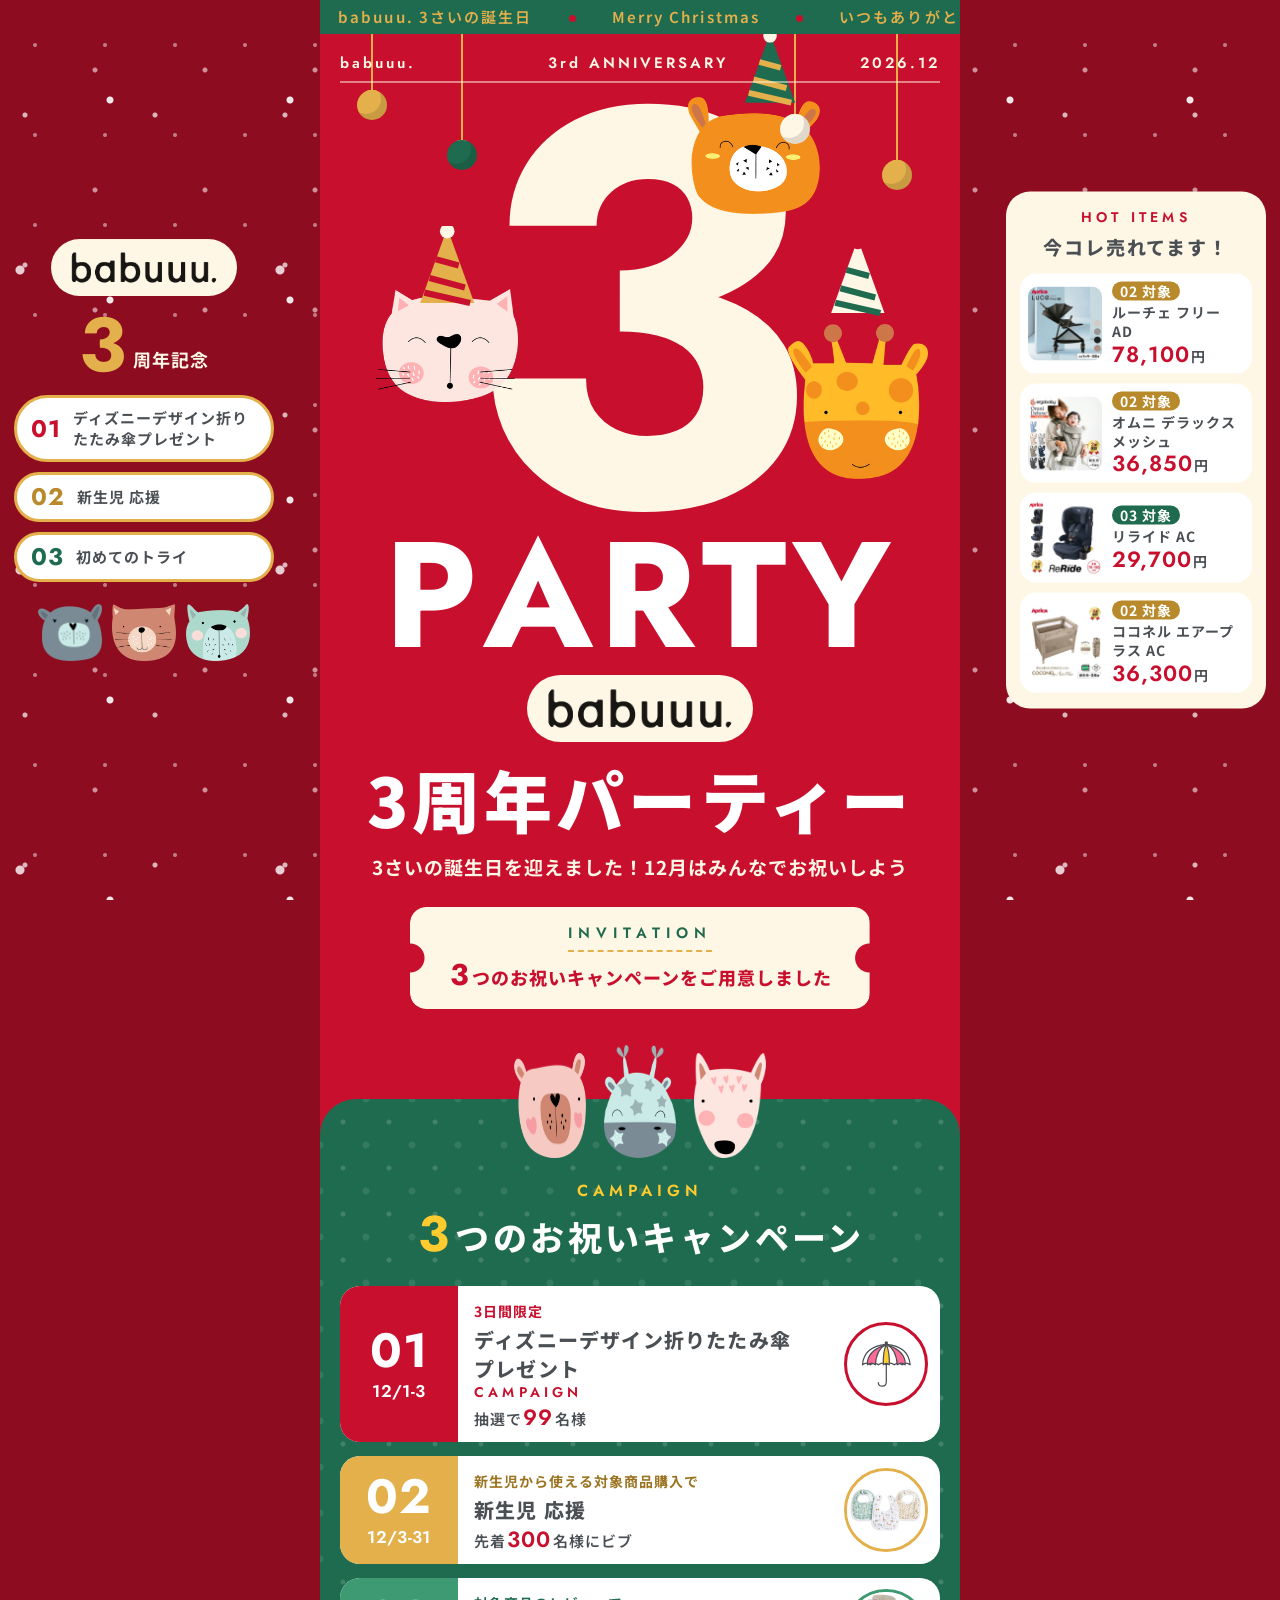
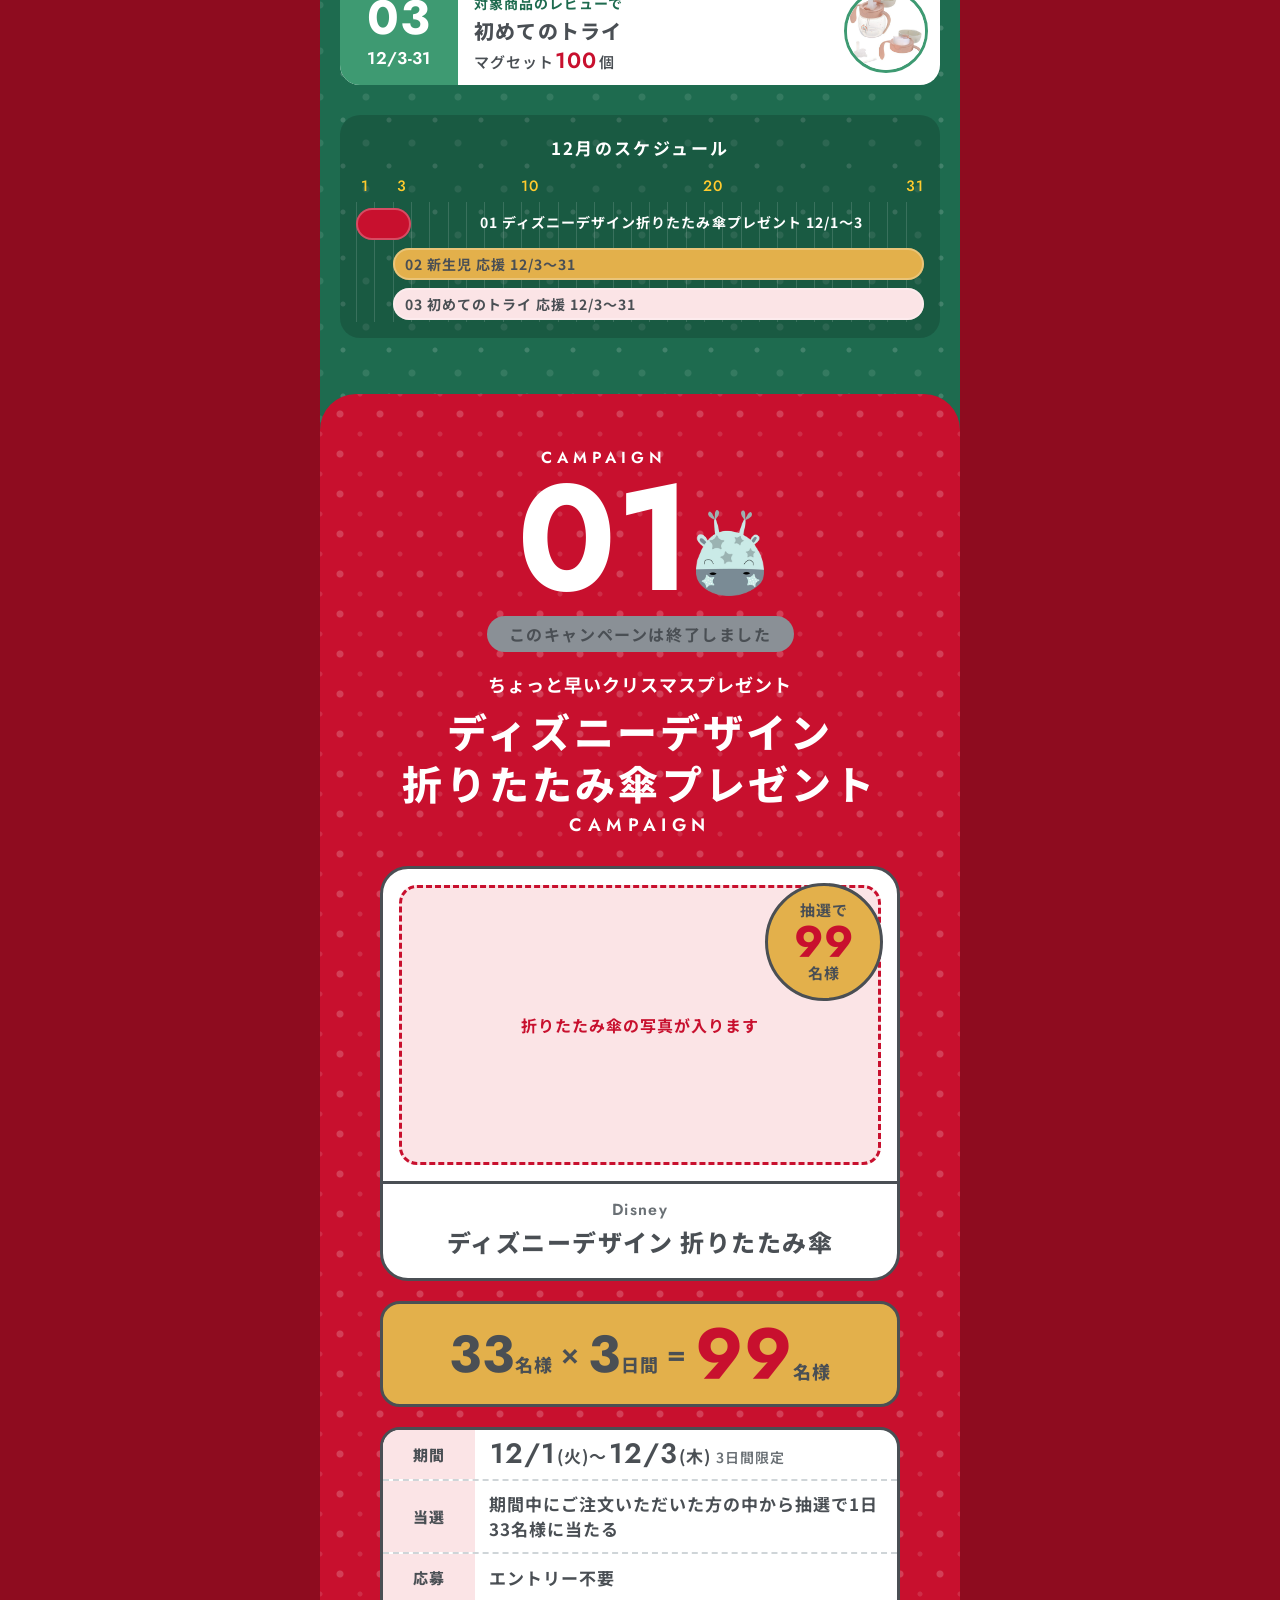
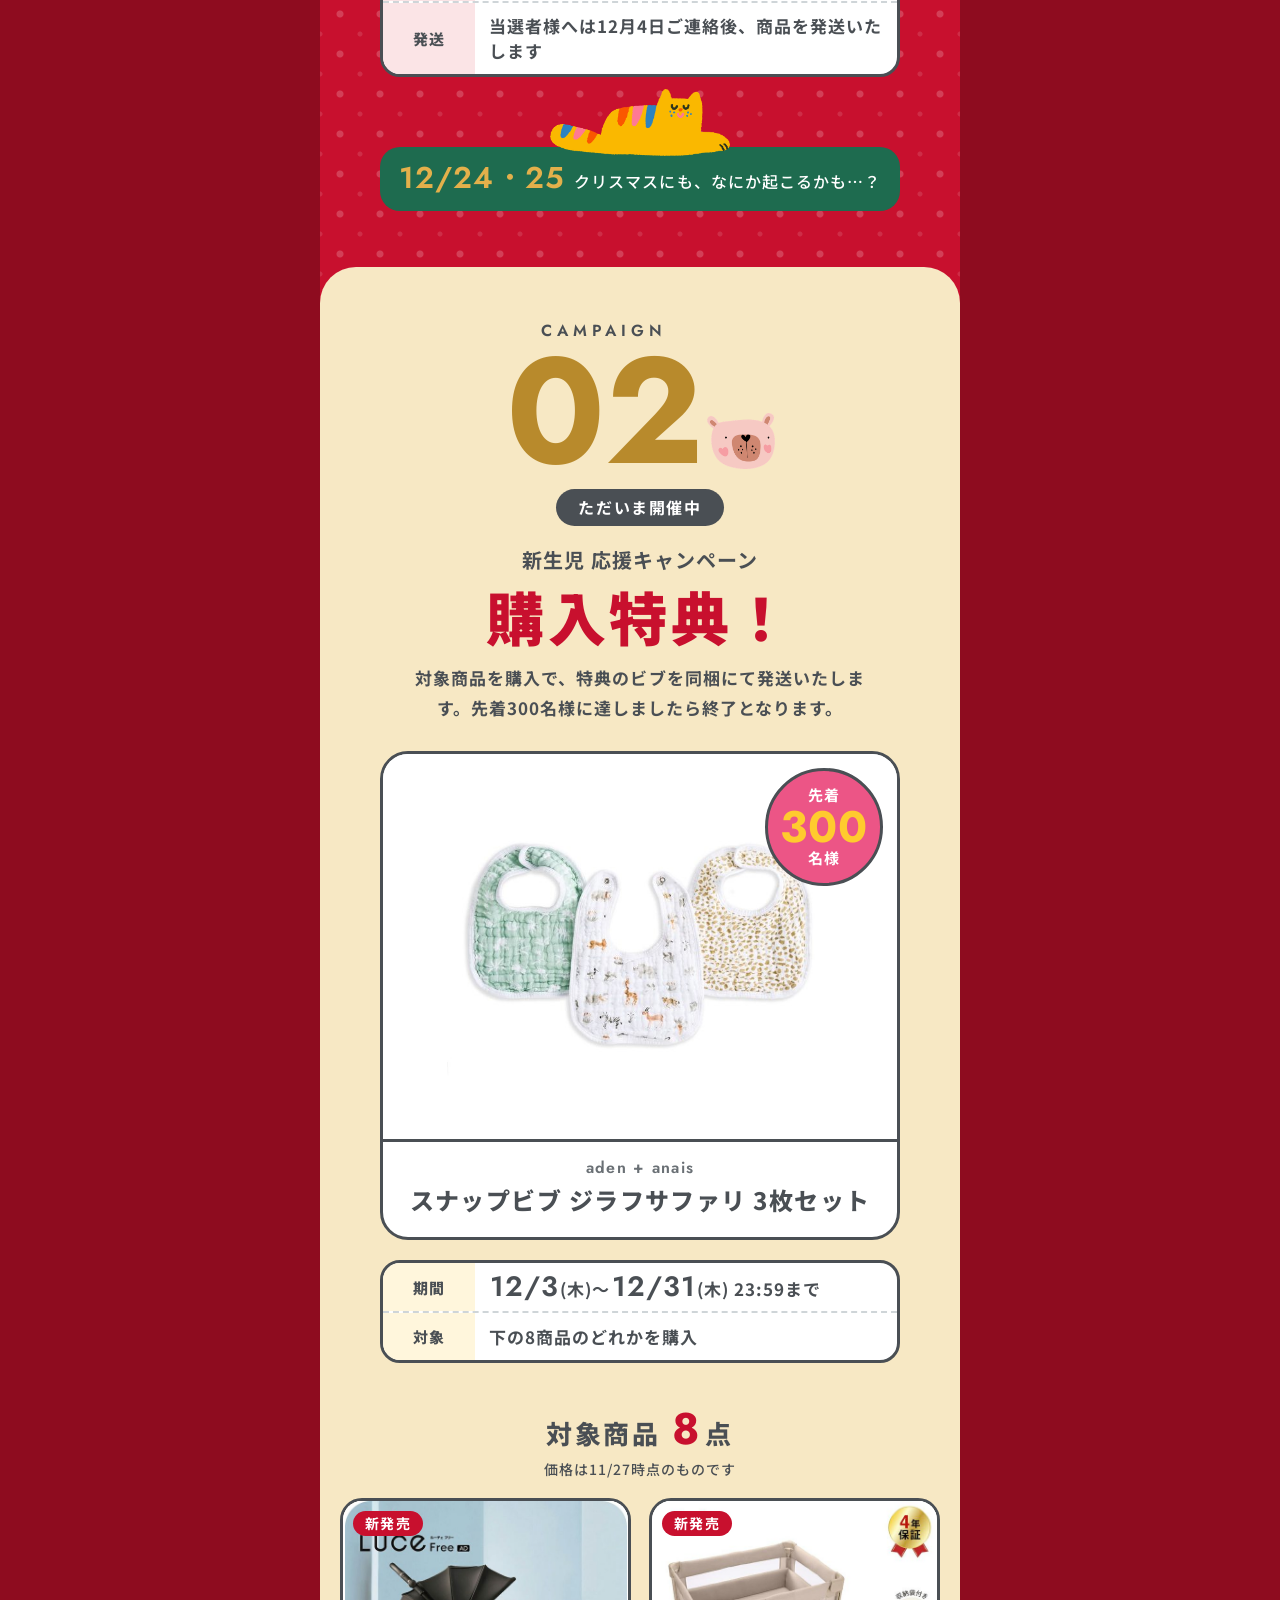
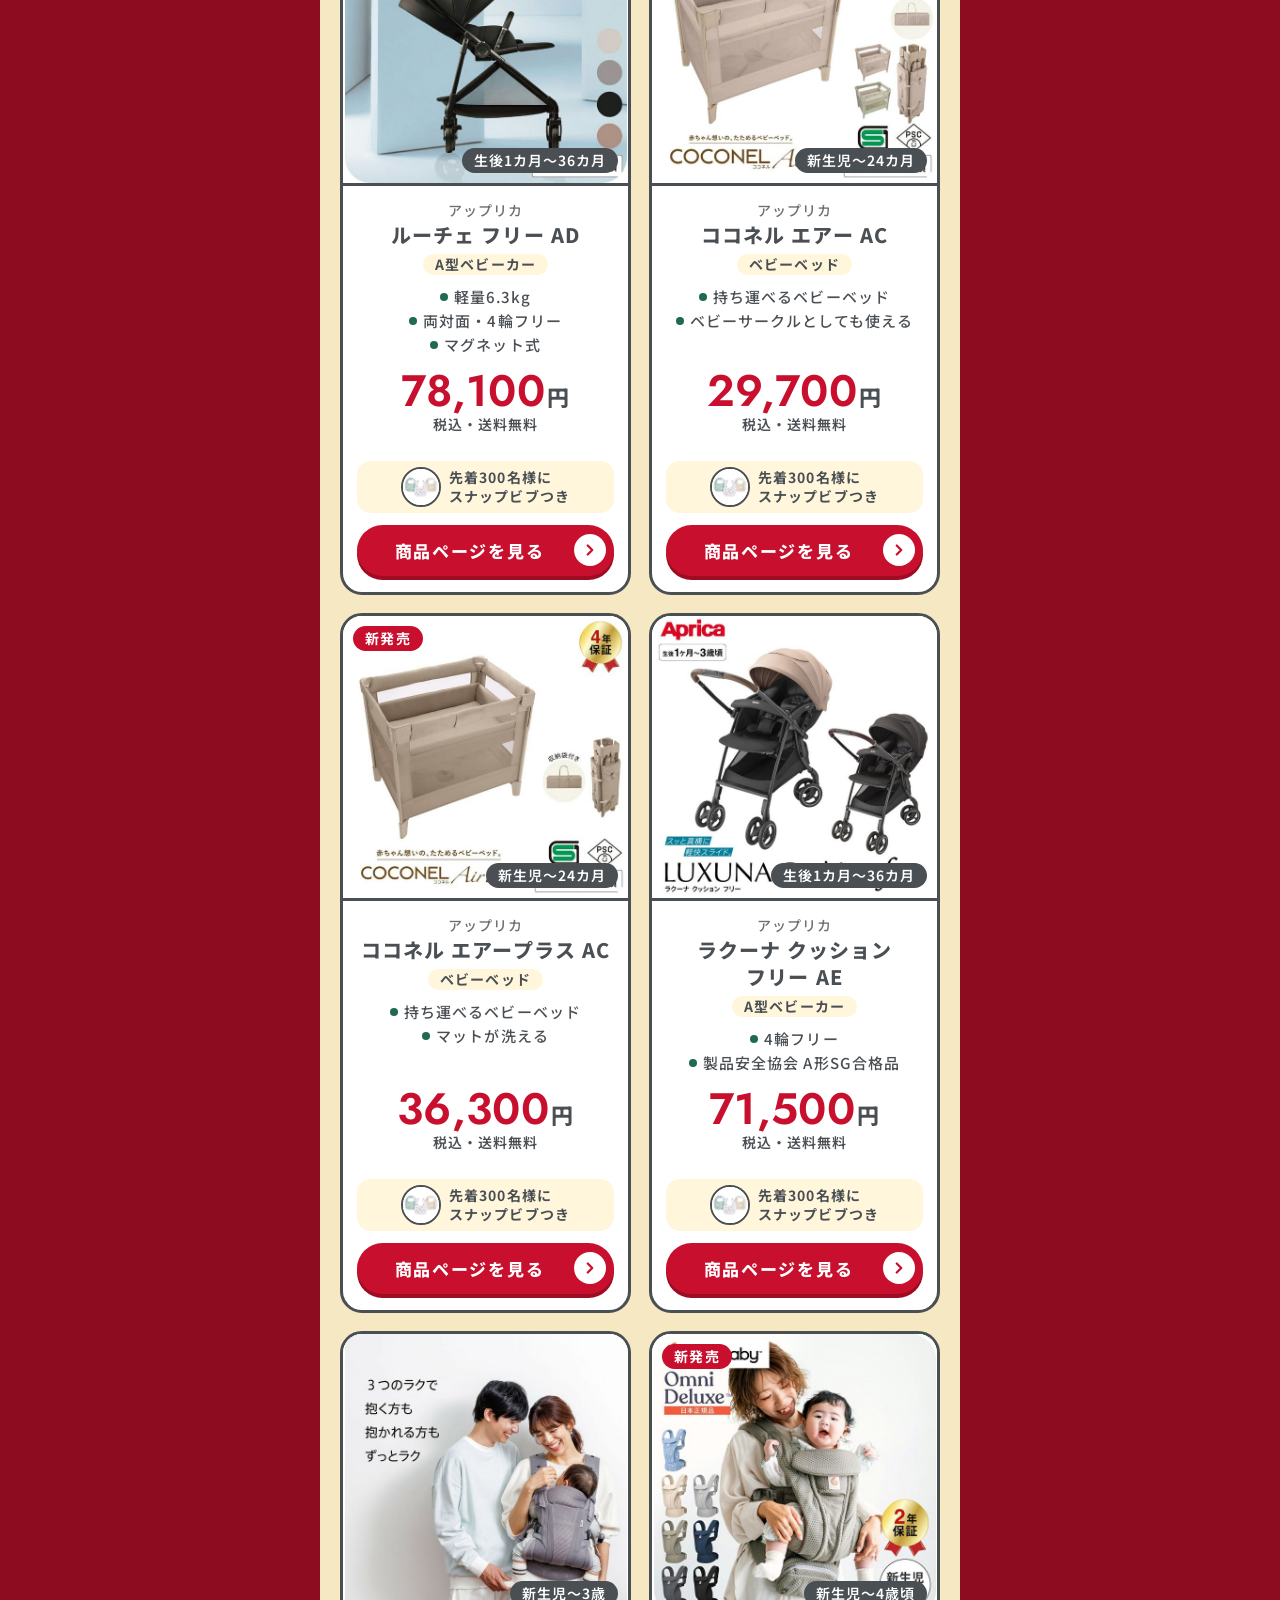
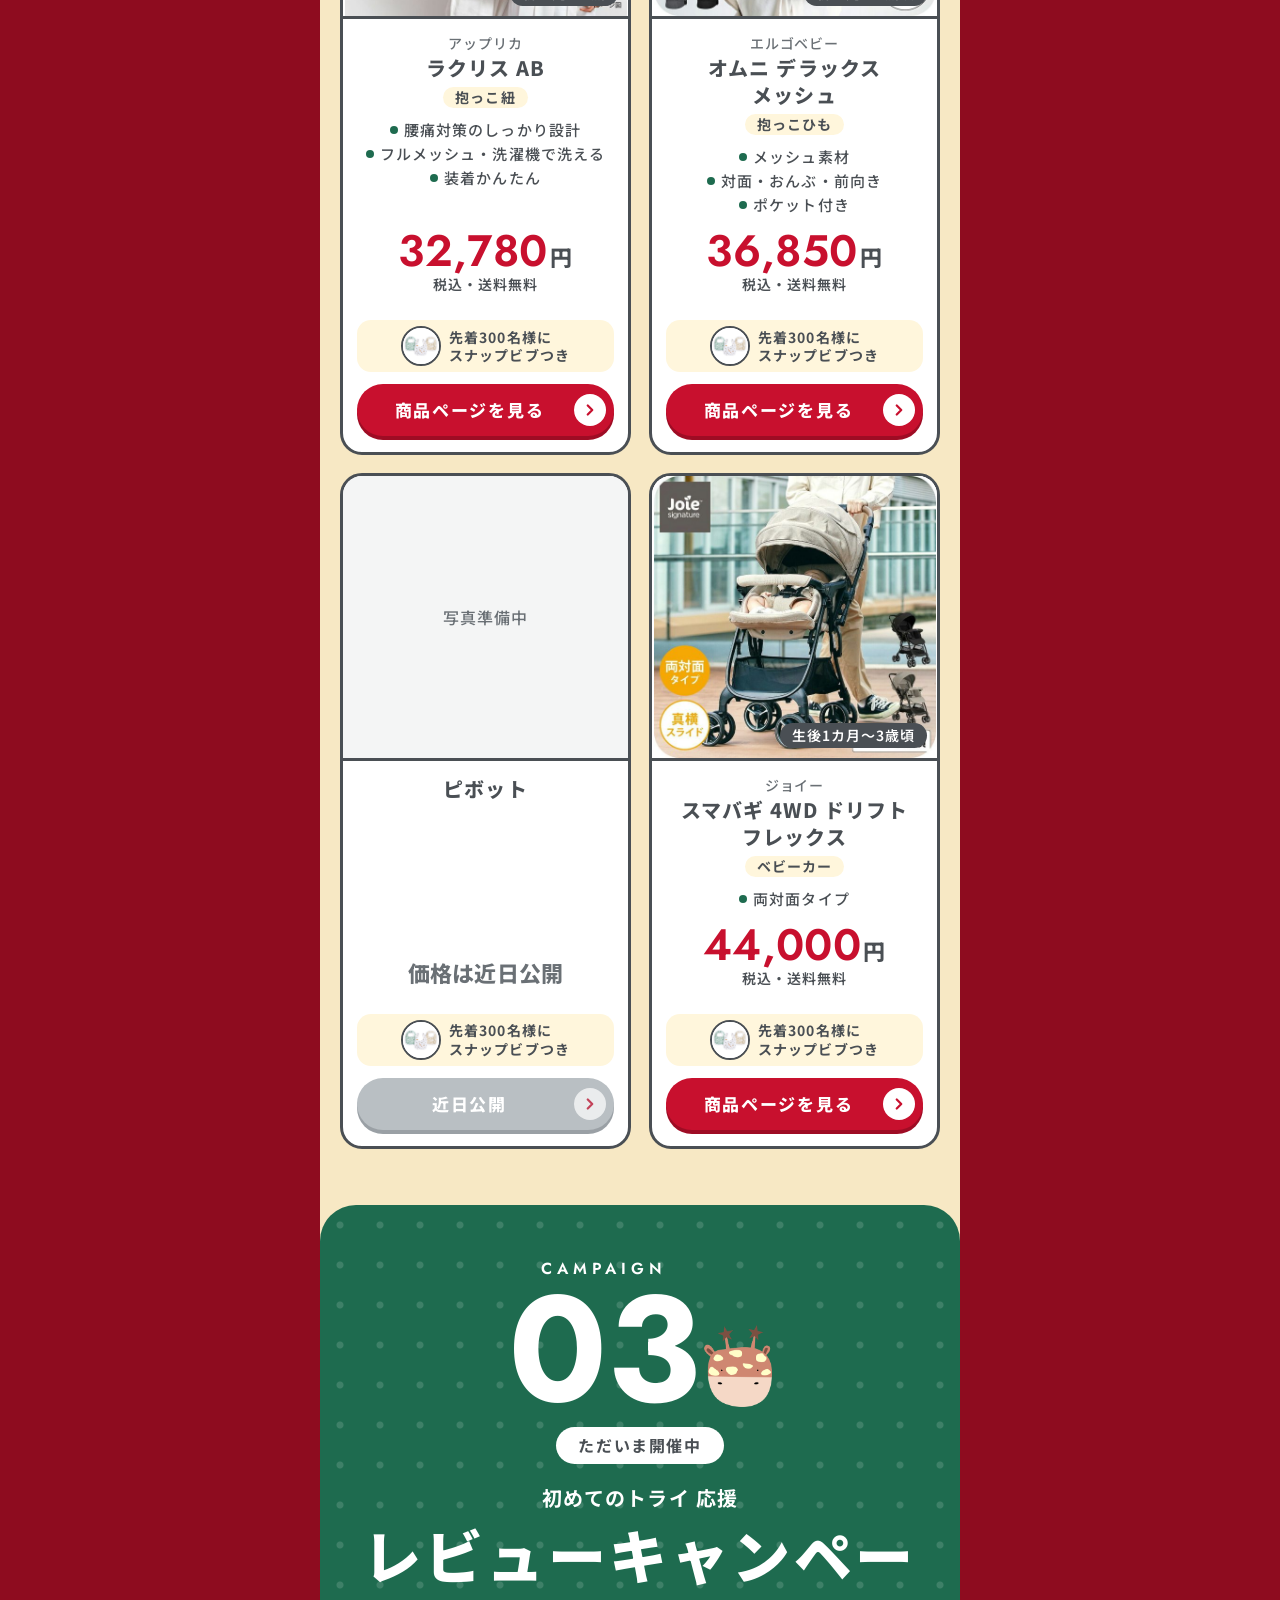
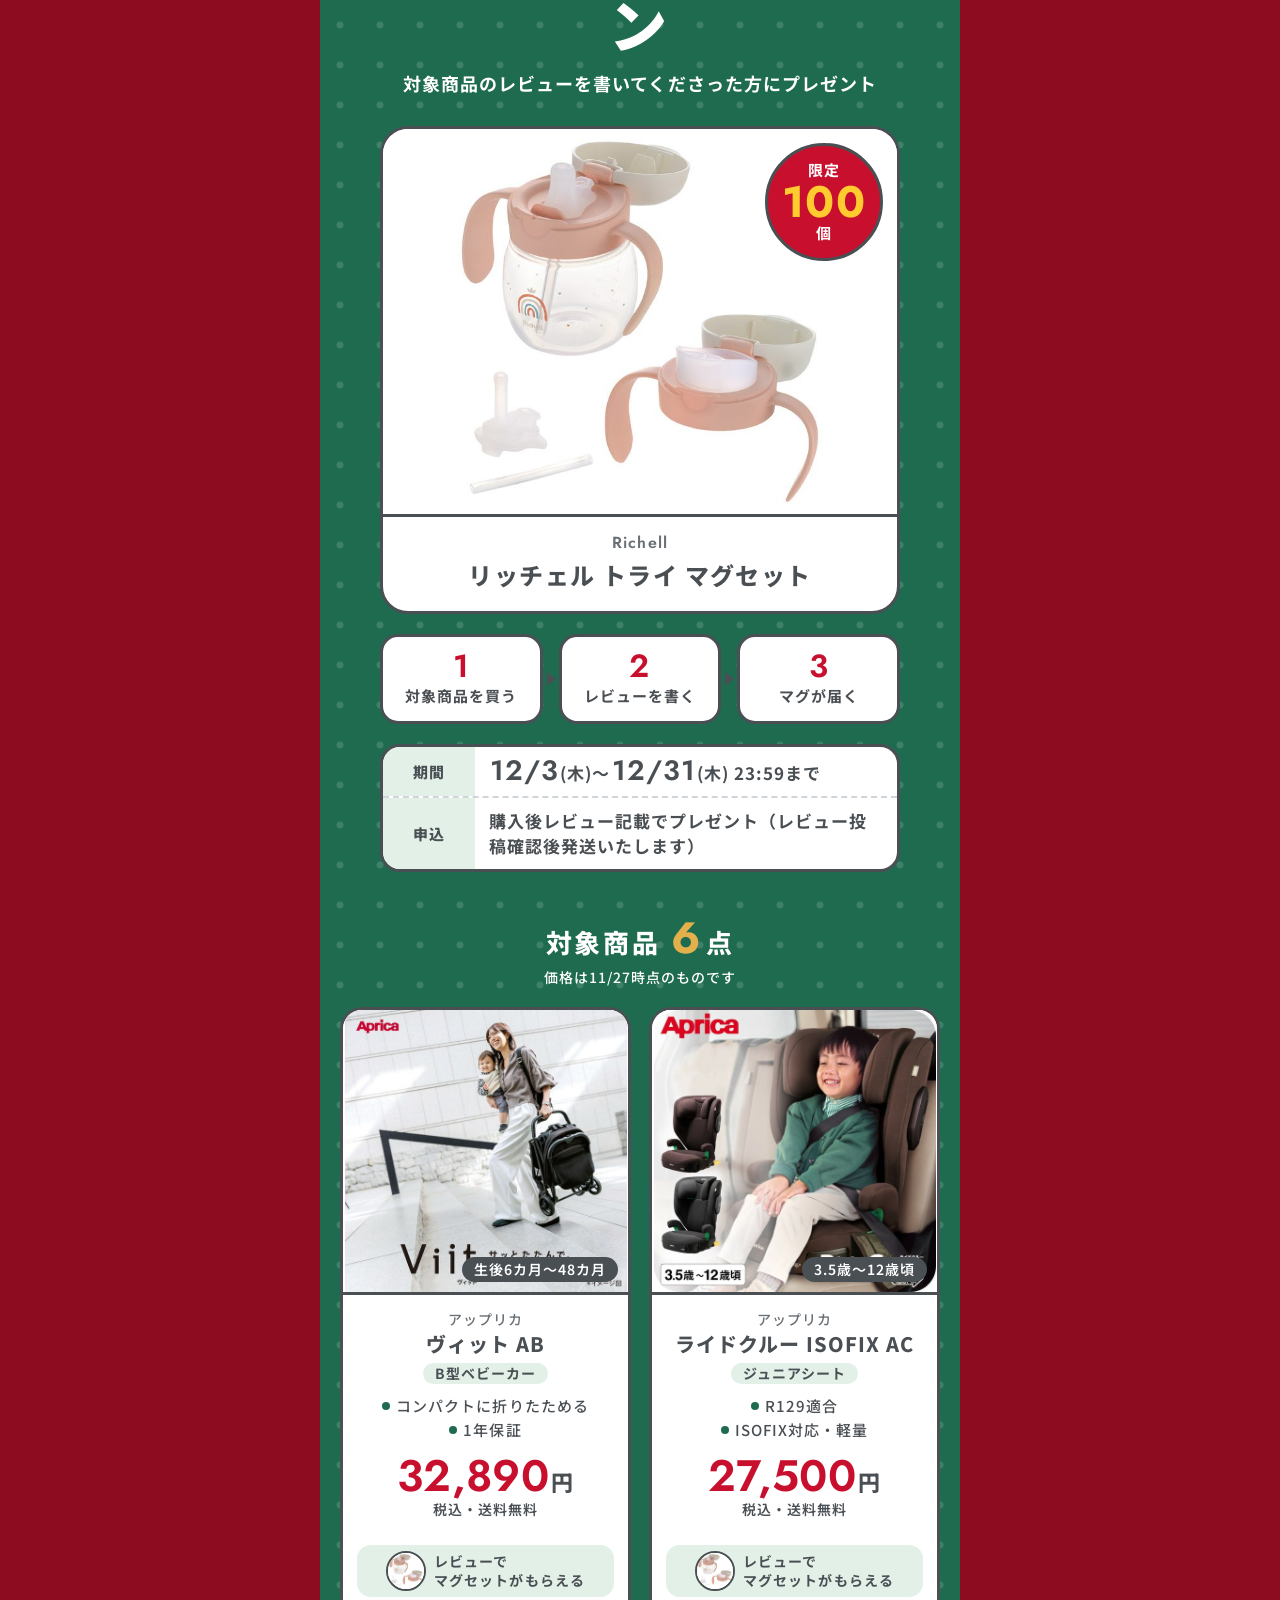
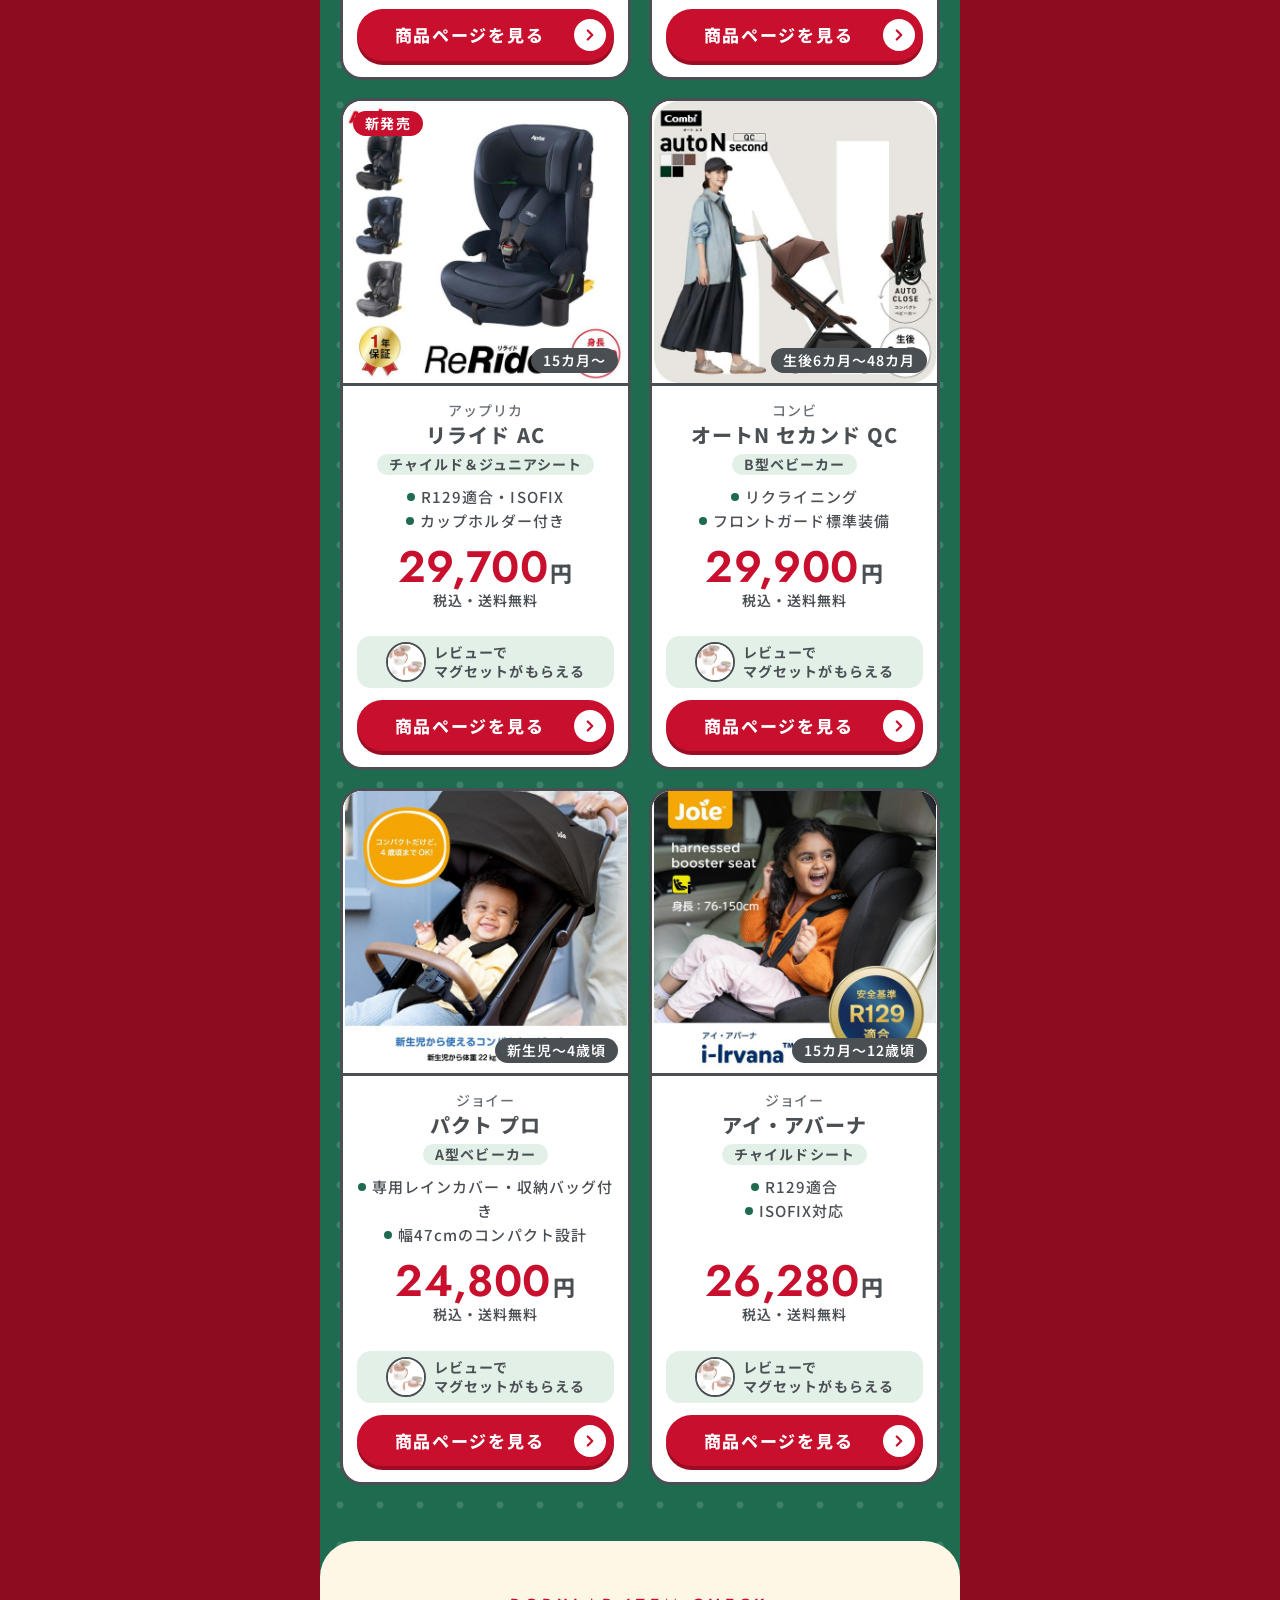
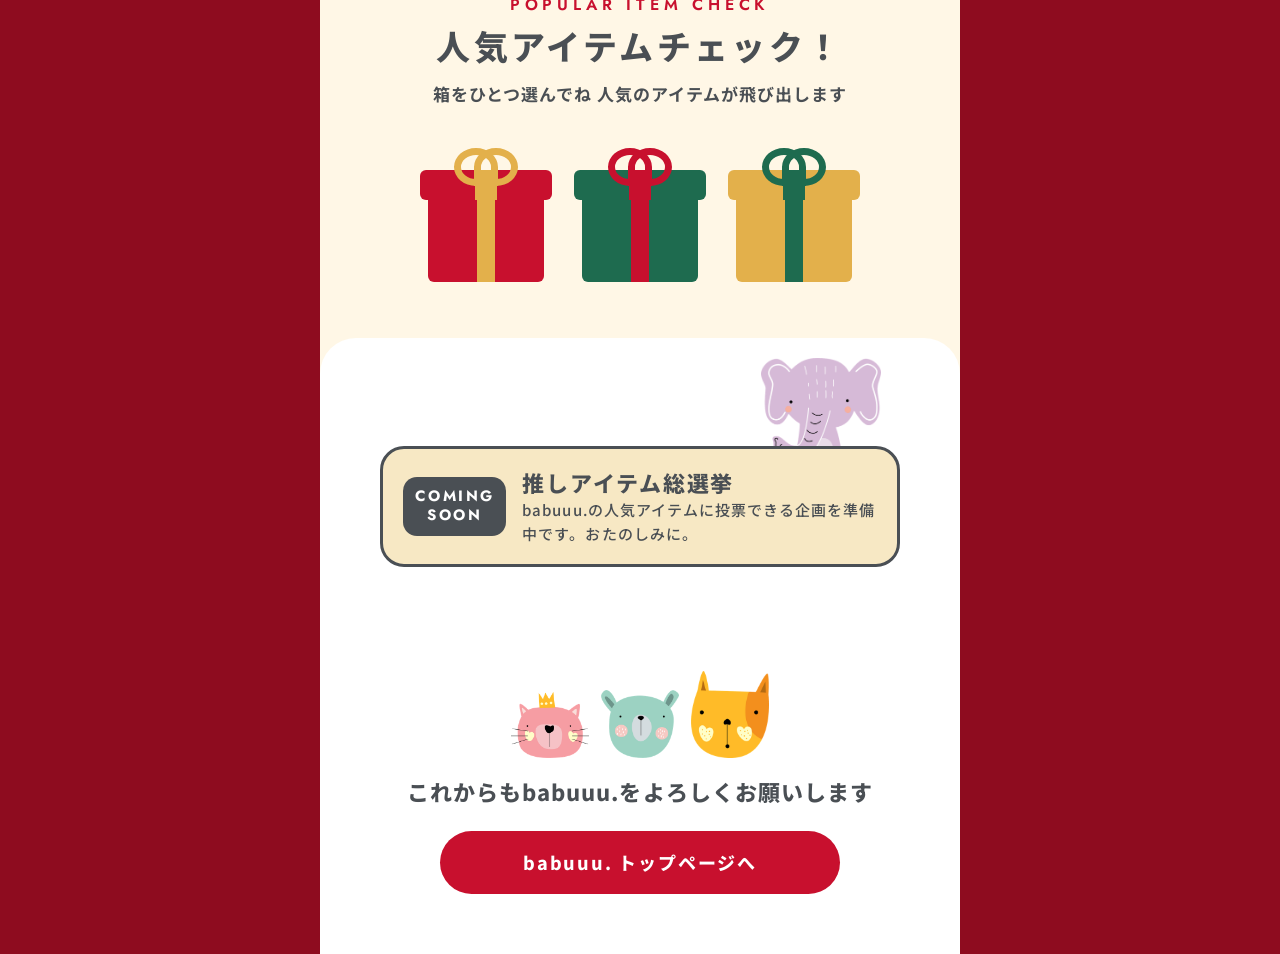
==== commit 0c1f27c8: "fix: レビューキャンペーンの申込文言を確定 Co-Authored-By: Claude Opus 5.5 <noreply@anthropic.com>" ====
--- a/index.html
+++ b/index.html
@@ -6,7 +6,7 @@
 <meta name="robots" content="noindex">
 <title>babuuu. 3周年記念 3さいの誕生日を迎えました！</title>
 <link rel="stylesheet" href="https://fonts.googleapis.com/css2?family=Jost:wght@400;500;600;700&family=Noto+Sans+JP:wght@400..800&display=swap">
-<link rel="stylesheet" href="anniv.css?v=202611271842">
+<link rel="stylesheet" href="anniv.css?v=202611271848">
 </head>
 <body>
 
@@ -160,7 +160,7 @@
       </ol>
       <dl class="facts">
         <div><dt>期間</dt><dd><b>12/3</b>(木)〜<b>12/31</b>(木) <span class="nw">23:59まで</span></dd></div>
-        <div><dt>申込</dt><dd>【仮】決まりしだいお知らせします</dd></div>
+        <div><dt>申込</dt><dd>購入後レビュー記載でプレゼント（レビュー投稿確認後発送いたします）</dd></div>
       </dl>
       <h3 class="items__h">対象商品 <b>6</b>点</h3>
       <p class="items__note">価格は11/27時点のものです</p>
@@ -205,6 +205,6 @@
 </div>
 
 <script>window.PICKS={"items": [{"name": "ルーチェ フリー AD", "brand": "アップリカ", "img": "images/n-luce.jpg", "price": "78,100", "url": "https://item.rakuten.co.jp/babuuu/bgoods-00021/", "cp": "02"}, {"name": "ココネル エアー AC", "brand": "アップリカ", "img": "images/n-coconeru.jpg", "price": "29,700", "url": "https://item.rakuten.co.jp/babuuu/bgoods-00013/", "cp": "02"}, {"name": "ココネル エアープラス AC", "brand": "アップリカ", "img": "images/n-coconeru-plus.jpg", "price": "36,300", "url": "https://item.rakuten.co.jp/babuuu/bgoods-00012/", "cp": "02"}, {"name": "ラクーナ クッション フリー AE", "brand": "アップリカ", "img": "images/n-lacuna.jpg", "price": "71,500", "url": "https://item.rakuten.co.jp/babuuu/bgoods-00325/", "cp": "02"}, {"name": "ラクリス AB", "brand": "アップリカ", "img": "images/n-laclis.jpg", "price": "32,780", "url": "https://item.rakuten.co.jp/babuuu/bgoods-00007/?variantId=bgoods-00007-ver2-4", "cp": "02"}, {"name": "オムニ デラックス メッシュ", "brand": "エルゴベビー", "img": "images/n-omni.jpg", "price": "36,850", "url": "https://item.rakuten.co.jp/babuuu/bgoods-00316/", "cp": "02"}, {"name": "スマバギ 4WD ドリフト フレックス", "brand": "ジョイー", "img": "images/n-smabagi.jpg", "price": "44,000", "url": "https://item.rakuten.co.jp/babuuu/bgoods-00393/", "cp": "02"}, {"name": "ヴィット AB", "brand": "アップリカ", "img": "images/t-vitt.jpg", "price": "32,890", "url": "https://item.rakuten.co.jp/babuuu/bgoods-00312/", "cp": "03"}, {"name": "ライドクルー ISOFIX AC", "brand": "アップリカ", "img": "images/t-ridecrew.jpg", "price": "27,500", "url": "https://item.rakuten.co.jp/babuuu/bgoods-00010/", "cp": "03"}, {"name": "リライド AC", "brand": "アップリカ", "img": "images/t-reride.jpg", "price": "29,700", "url": "https://item.rakuten.co.jp/babuuu/bgoods-00098/", "cp": "03"}, {"name": "オートN セカンド QC", "brand": "コンビ", "img": "images/t-auton.jpg", "price": "29,900", "url": "https://item.rakuten.co.jp/babuuu/bgoods-00353/", "cp": "03"}, {"name": "パクト プロ", "brand": "ジョイー", "img": "images/t-pactpro.jpg", "price": "24,800", "url": "https://item.rakuten.co.jp/babuuu/bgoods-00320/", "cp": "03"}, {"name": "アイ・アバーナ", "brand": "ジョイー", "img": "images/t-iavana.jpg", "price": "26,280", "url": "https://item.rakuten.co.jp/babuuu/bgoods-00279/", "cp": "03"}], "faces": ["bear-orange", "cat-white", "giraffe-yellow", "bear-pink", "dog-white", "giraffe-blue", "cat-crown", "bear-mint"]};</script>
-<script src="anniv.js?v=202611271842"></script>
+<script src="anniv.js?v=202611271848"></script>
 </body>
 </html>
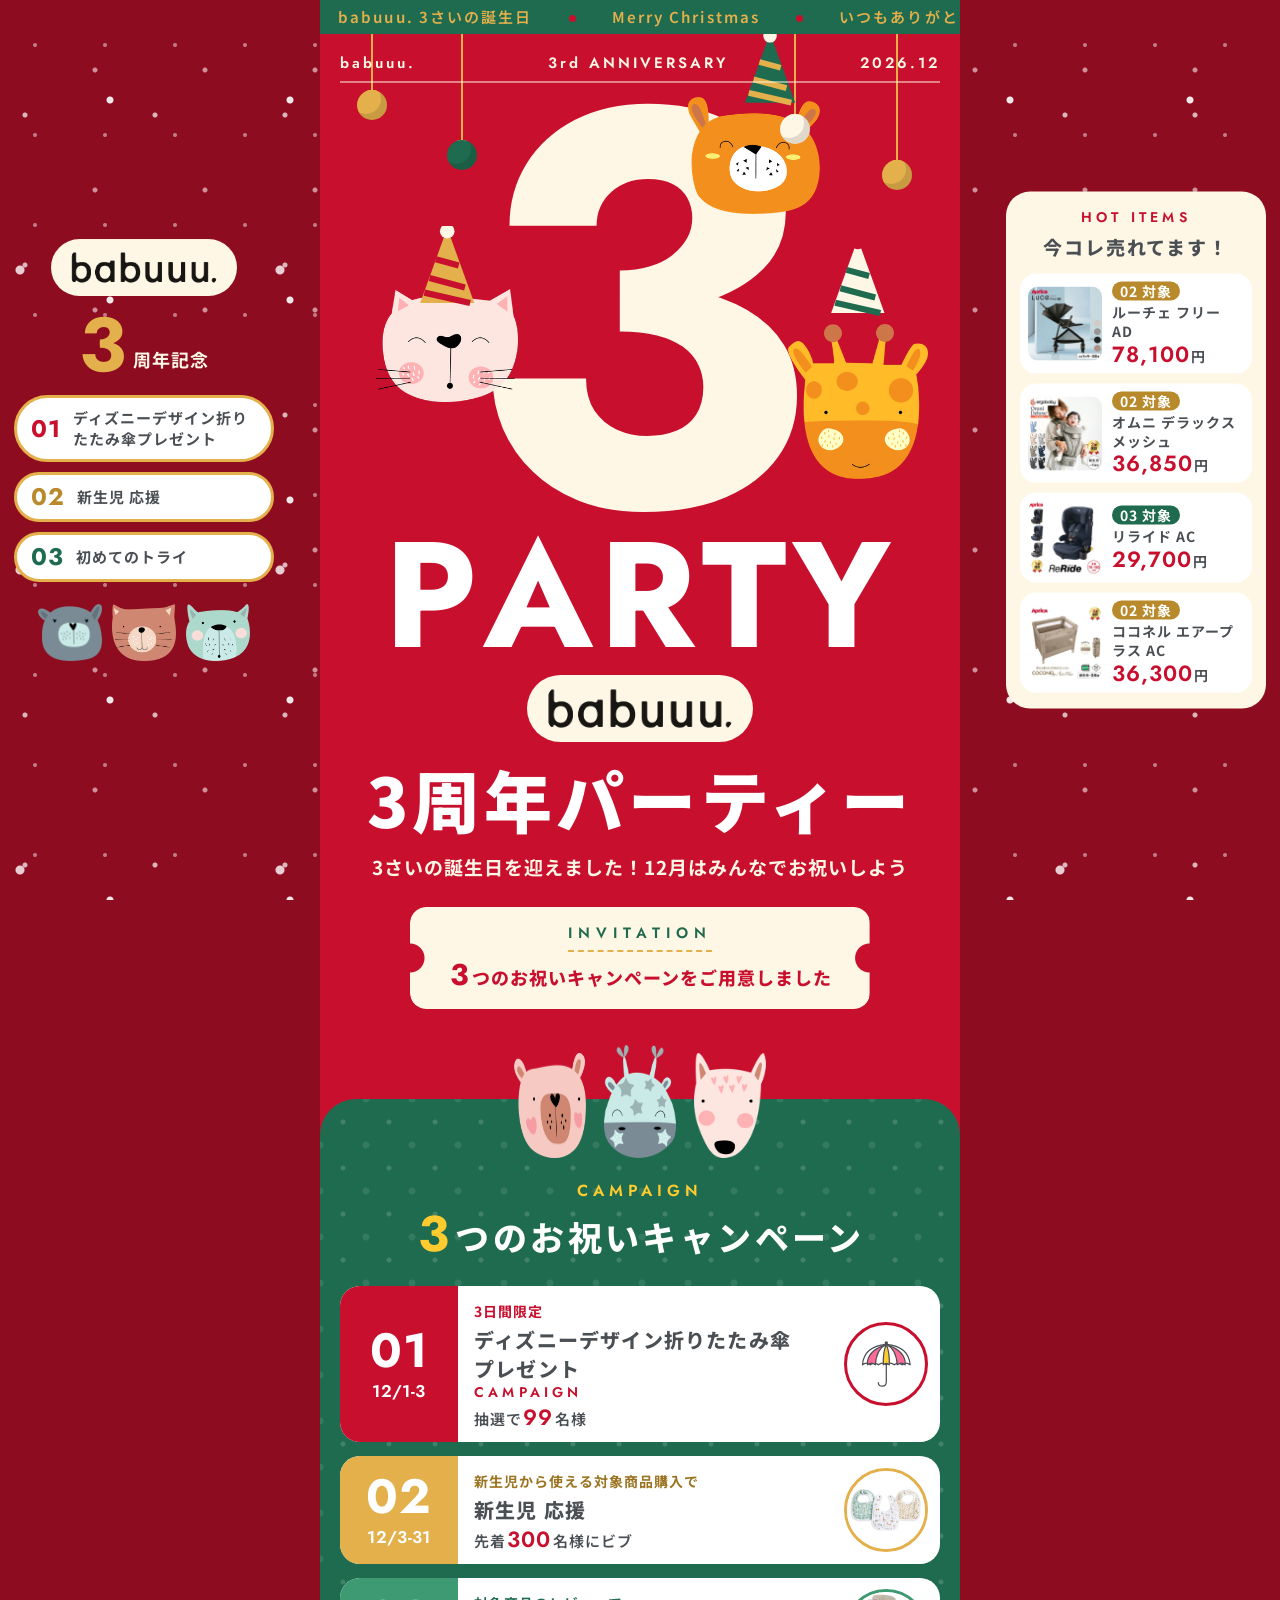
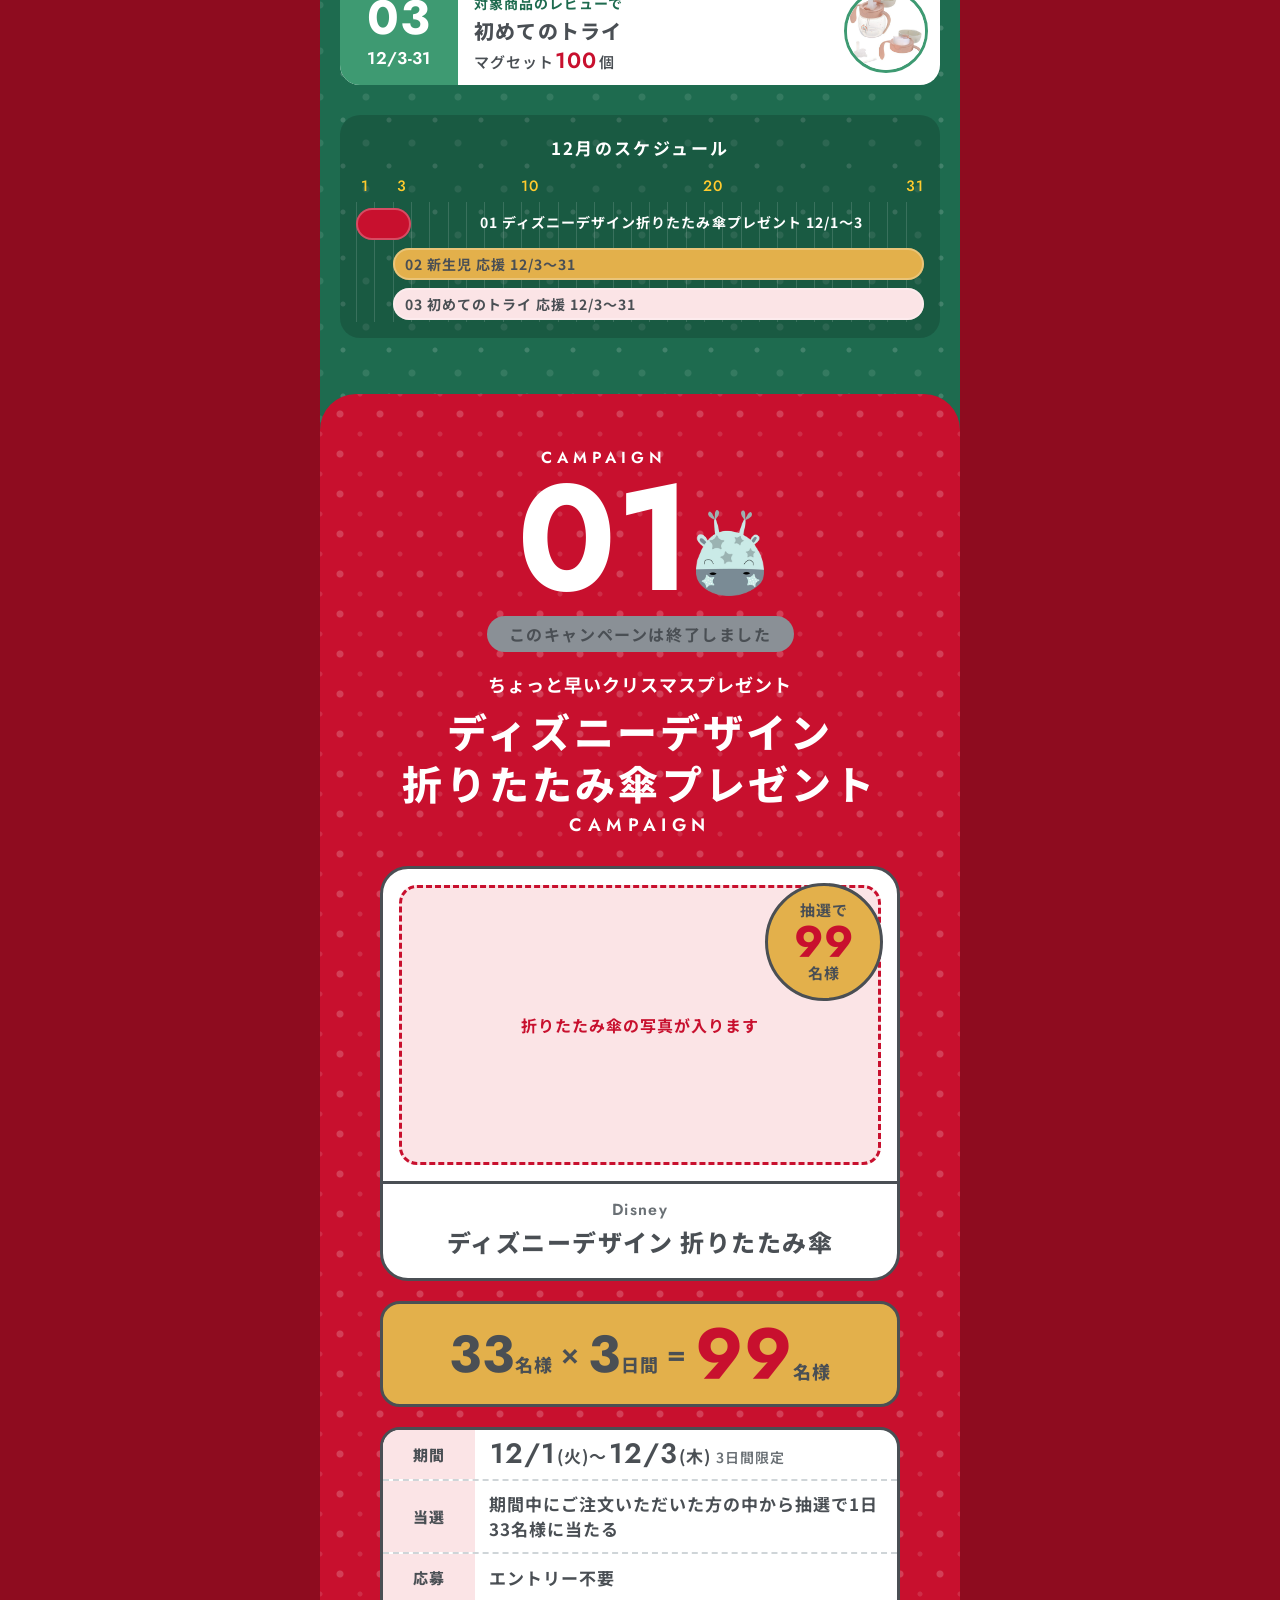
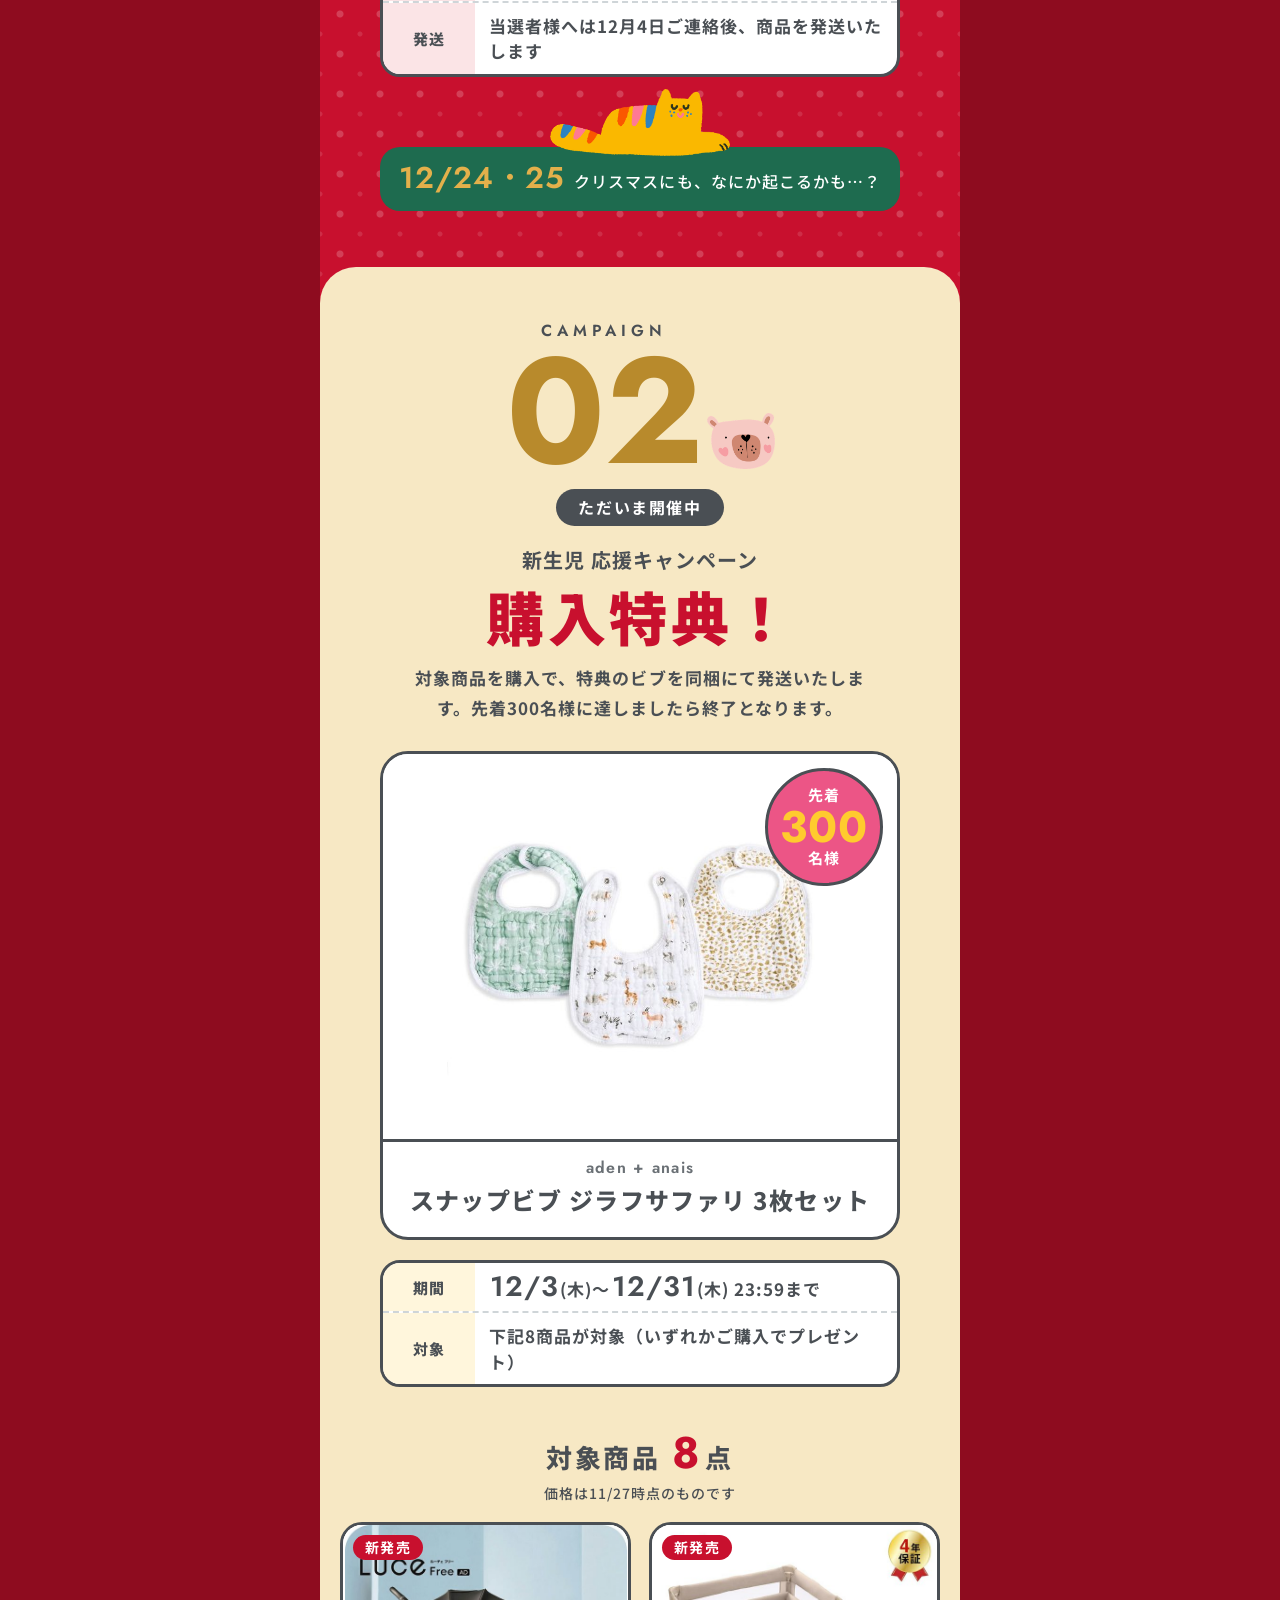
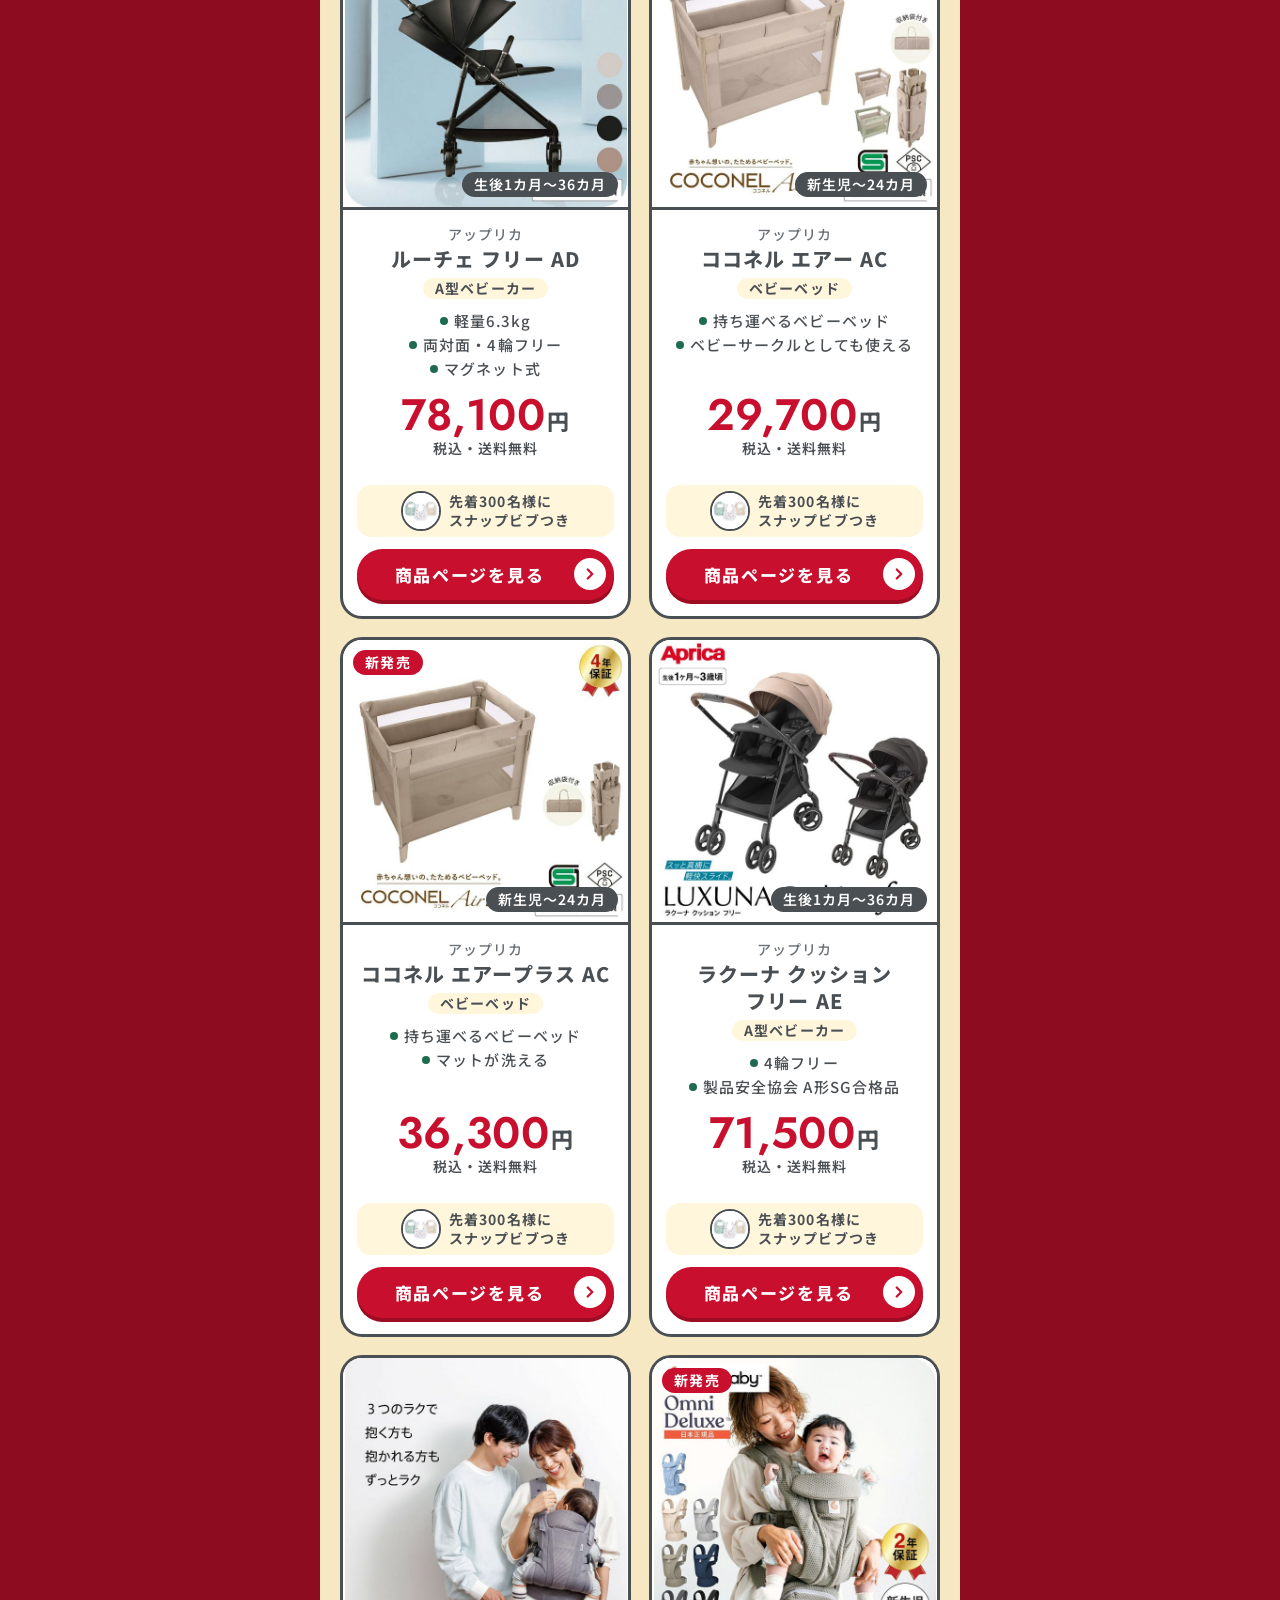
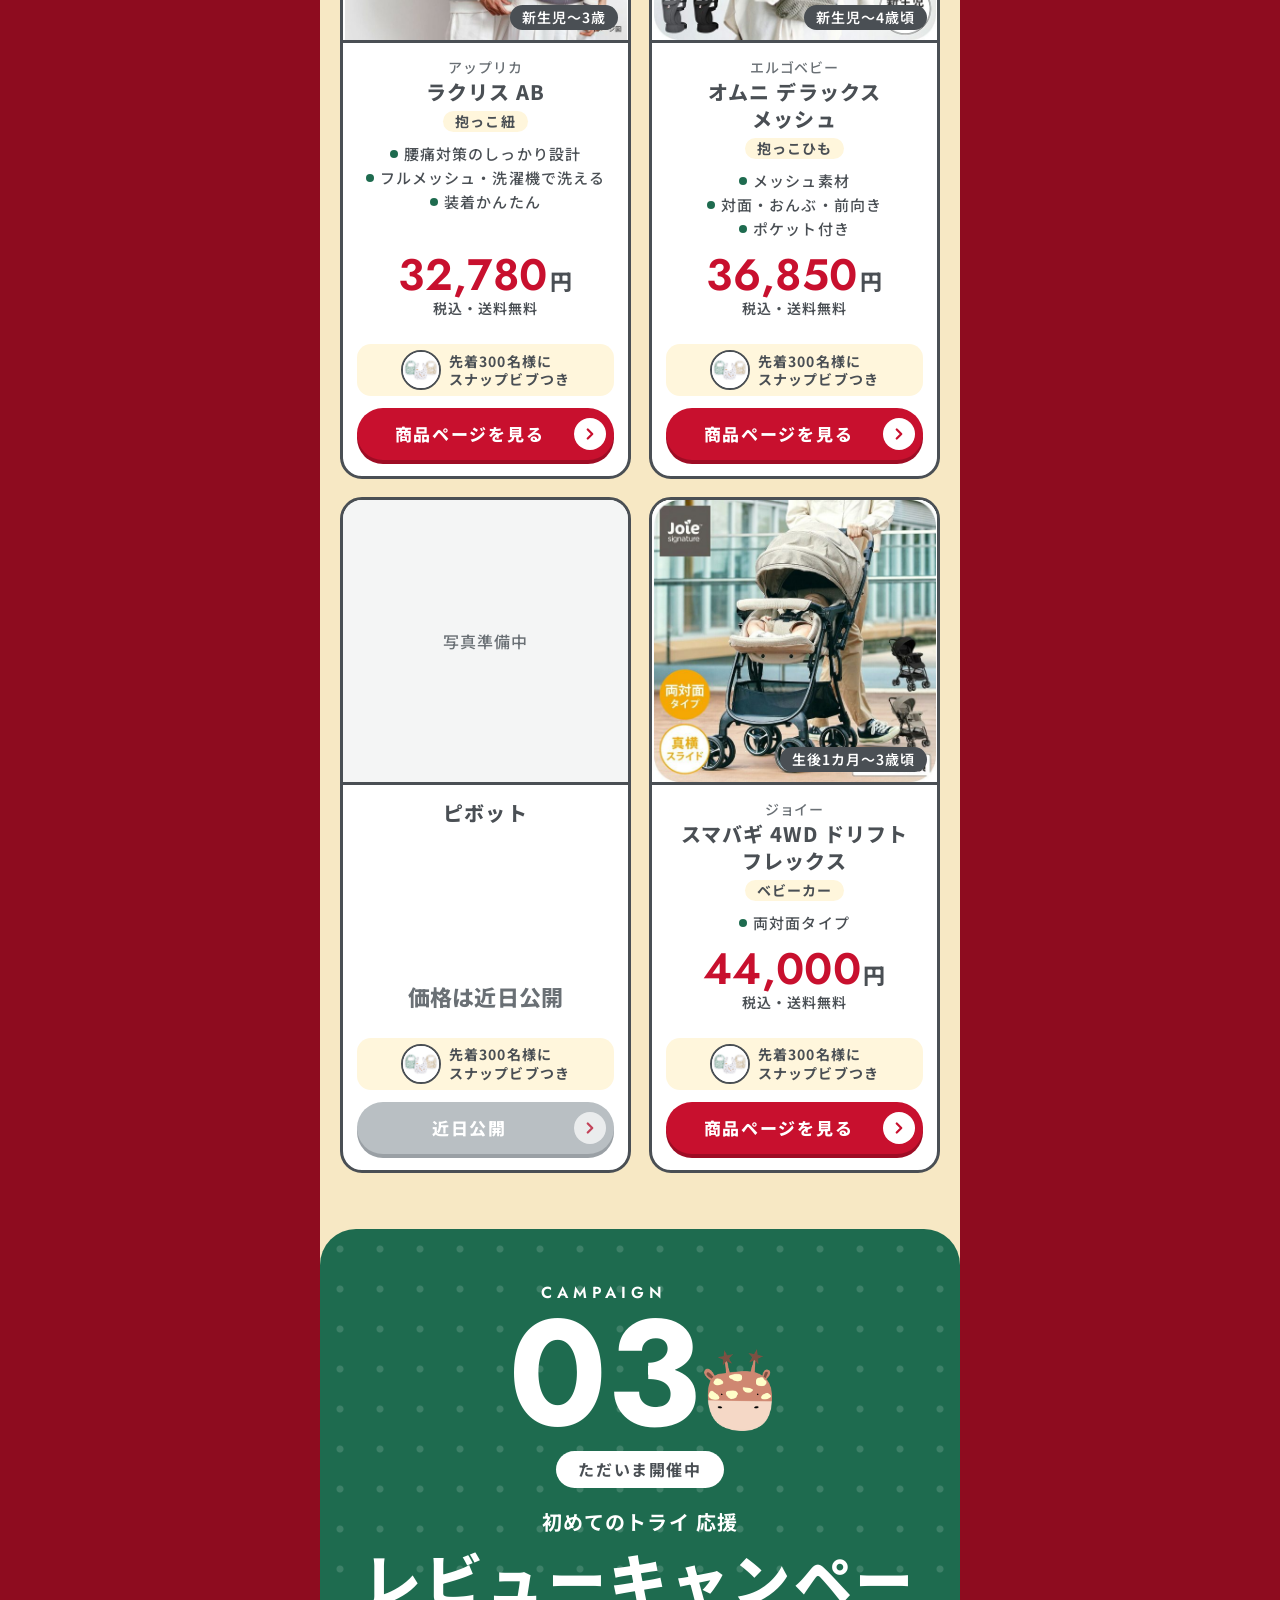
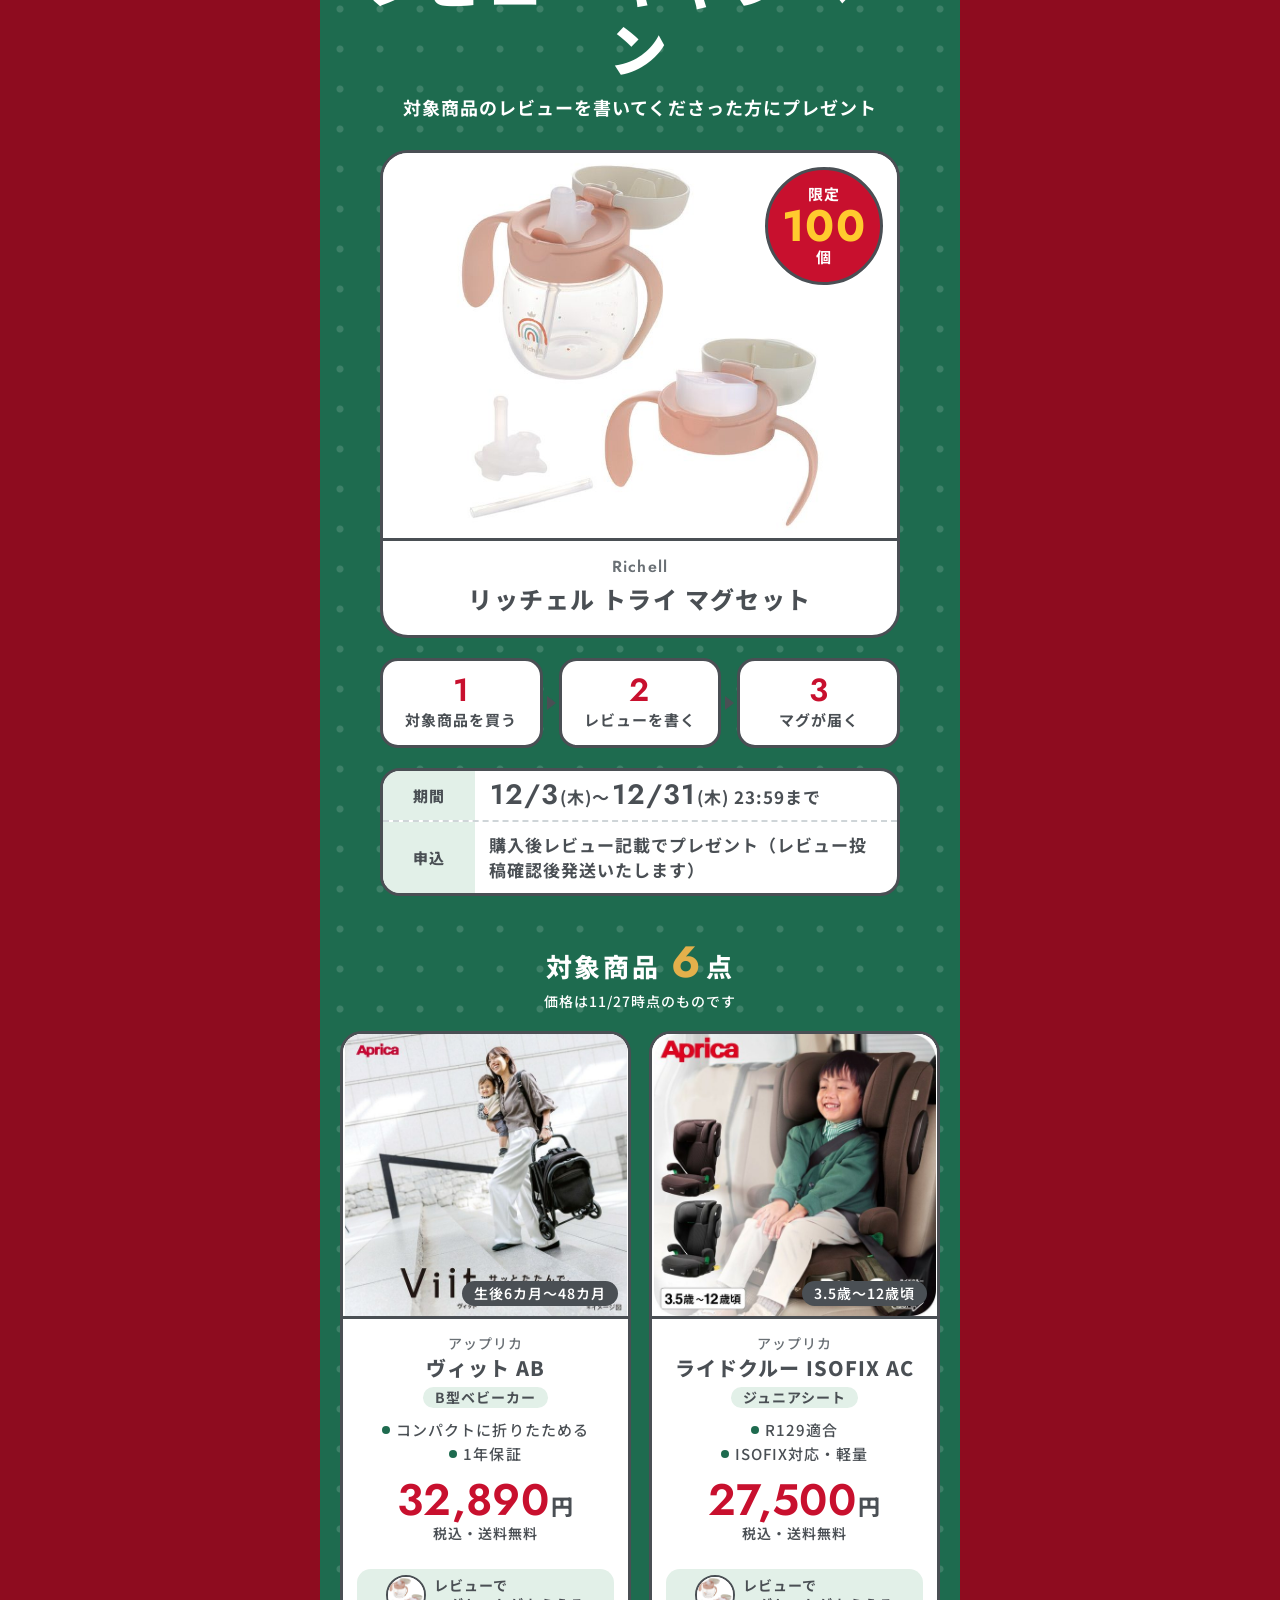
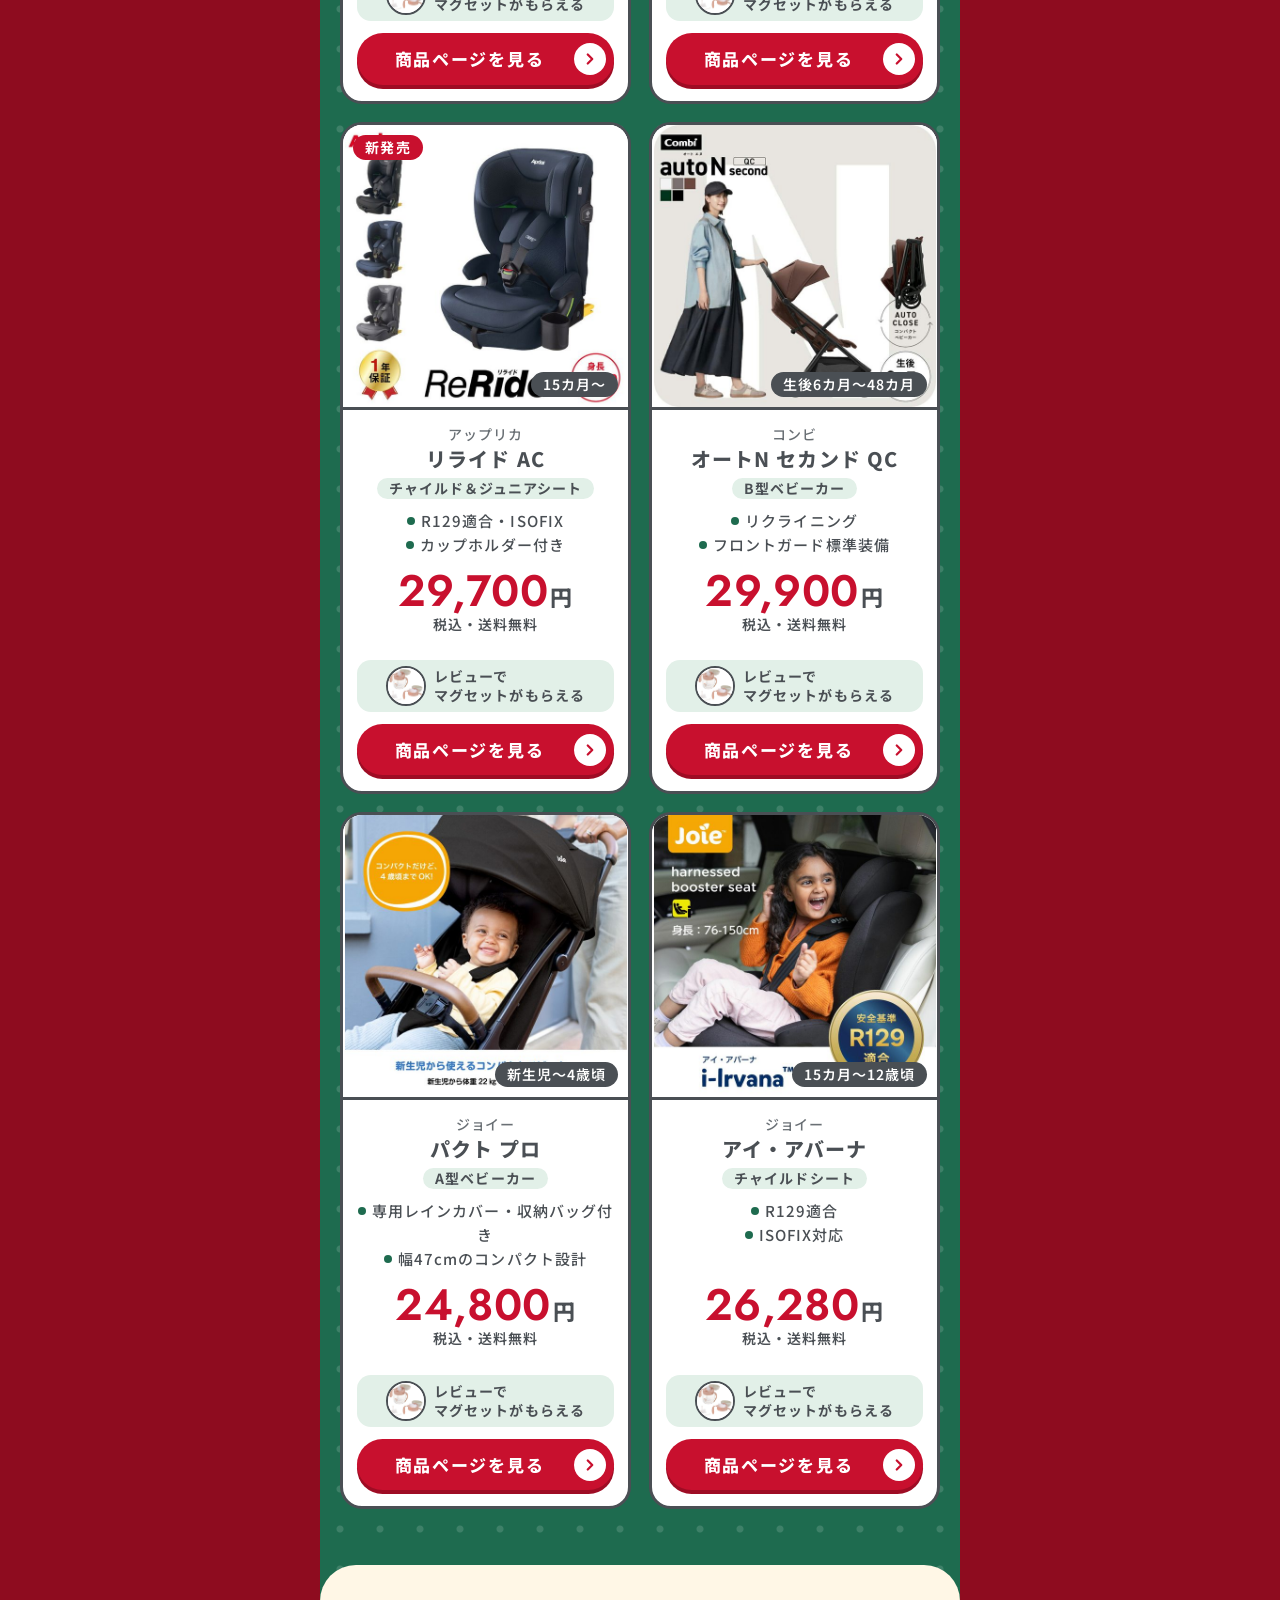
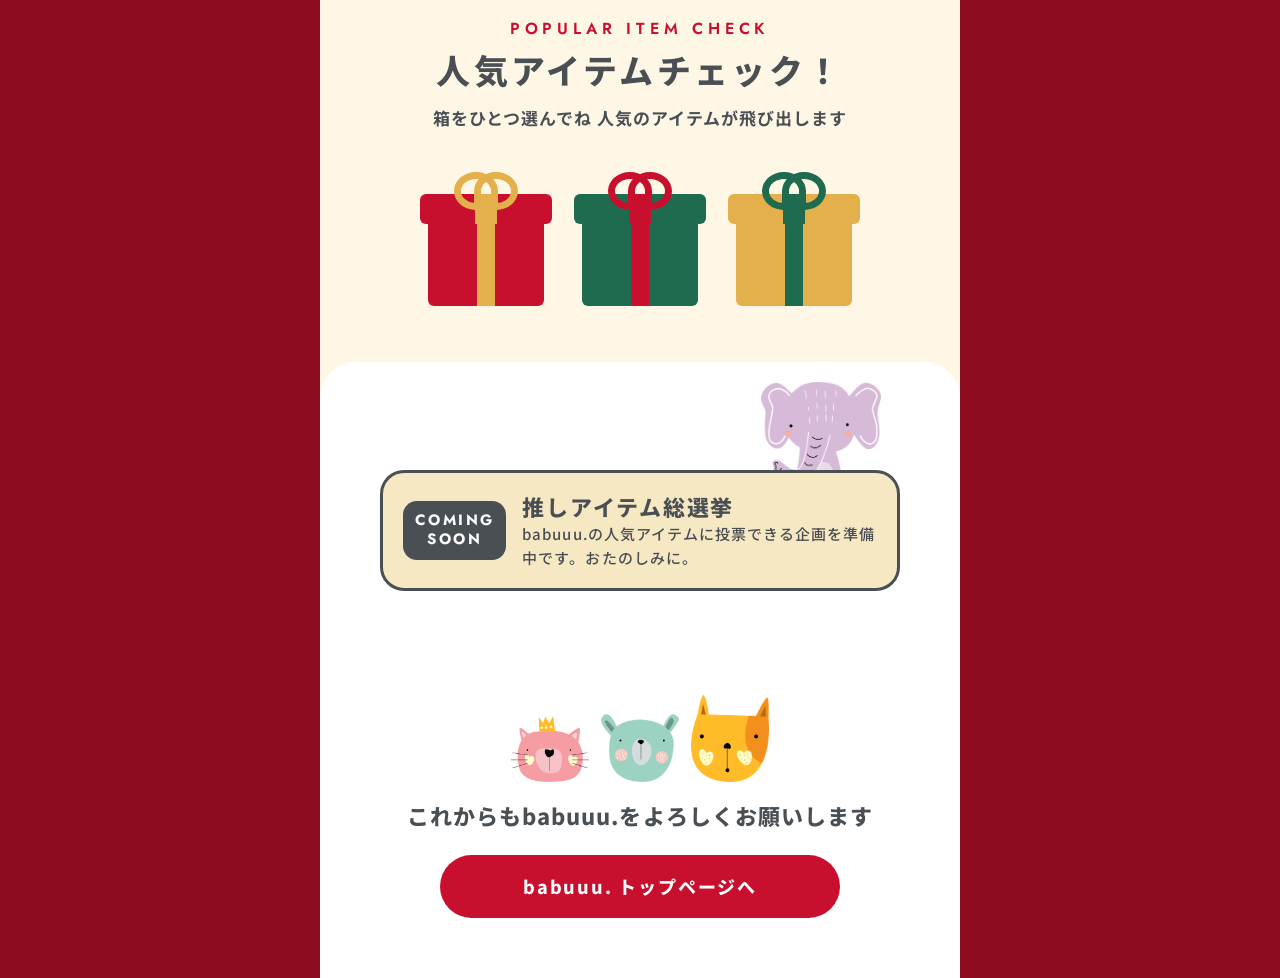
==== commit 5963dcfb: "fix: 新生児の対象欄の文言を変更 Co-Authored-By: Claude Opus 5.5 <noreply@anthropic.com>" ====
--- a/index.html
+++ b/index.html
@@ -6,7 +6,7 @@
 <meta name="robots" content="noindex">
 <title>babuuu. 3周年記念 3さいの誕生日を迎えました！</title>
 <link rel="stylesheet" href="https://fonts.googleapis.com/css2?family=Jost:wght@400;500;600;700&family=Noto+Sans+JP:wght@400..800&display=swap">
-<link rel="stylesheet" href="anniv.css?v=202611271848">
+<link rel="stylesheet" href="anniv.css?v=202611271906">
 </head>
 <body>
 
@@ -125,7 +125,7 @@
       </div>
       <dl class="facts">
         <div><dt>期間</dt><dd><b>12/3</b>(木)〜<b>12/31</b>(木) <span class="nw">23:59まで</span></dd></div>
-        <div><dt>対象</dt><dd>下の8商品のどれかを購入</dd></div>
+        <div><dt>対象</dt><dd>下記8商品が対象（いずれかご購入でプレゼント）</dd></div>
       </dl>
       <h3 class="items__h">対象商品 <b>8</b>点</h3>
       <p class="items__note">価格は11/27時点のものです</p>
@@ -205,6 +205,6 @@
 </div>
 
 <script>window.PICKS={"items": [{"name": "ルーチェ フリー AD", "brand": "アップリカ", "img": "images/n-luce.jpg", "price": "78,100", "url": "https://item.rakuten.co.jp/babuuu/bgoods-00021/", "cp": "02"}, {"name": "ココネル エアー AC", "brand": "アップリカ", "img": "images/n-coconeru.jpg", "price": "29,700", "url": "https://item.rakuten.co.jp/babuuu/bgoods-00013/", "cp": "02"}, {"name": "ココネル エアープラス AC", "brand": "アップリカ", "img": "images/n-coconeru-plus.jpg", "price": "36,300", "url": "https://item.rakuten.co.jp/babuuu/bgoods-00012/", "cp": "02"}, {"name": "ラクーナ クッション フリー AE", "brand": "アップリカ", "img": "images/n-lacuna.jpg", "price": "71,500", "url": "https://item.rakuten.co.jp/babuuu/bgoods-00325/", "cp": "02"}, {"name": "ラクリス AB", "brand": "アップリカ", "img": "images/n-laclis.jpg", "price": "32,780", "url": "https://item.rakuten.co.jp/babuuu/bgoods-00007/?variantId=bgoods-00007-ver2-4", "cp": "02"}, {"name": "オムニ デラックス メッシュ", "brand": "エルゴベビー", "img": "images/n-omni.jpg", "price": "36,850", "url": "https://item.rakuten.co.jp/babuuu/bgoods-00316/", "cp": "02"}, {"name": "スマバギ 4WD ドリフト フレックス", "brand": "ジョイー", "img": "images/n-smabagi.jpg", "price": "44,000", "url": "https://item.rakuten.co.jp/babuuu/bgoods-00393/", "cp": "02"}, {"name": "ヴィット AB", "brand": "アップリカ", "img": "images/t-vitt.jpg", "price": "32,890", "url": "https://item.rakuten.co.jp/babuuu/bgoods-00312/", "cp": "03"}, {"name": "ライドクルー ISOFIX AC", "brand": "アップリカ", "img": "images/t-ridecrew.jpg", "price": "27,500", "url": "https://item.rakuten.co.jp/babuuu/bgoods-00010/", "cp": "03"}, {"name": "リライド AC", "brand": "アップリカ", "img": "images/t-reride.jpg", "price": "29,700", "url": "https://item.rakuten.co.jp/babuuu/bgoods-00098/", "cp": "03"}, {"name": "オートN セカンド QC", "brand": "コンビ", "img": "images/t-auton.jpg", "price": "29,900", "url": "https://item.rakuten.co.jp/babuuu/bgoods-00353/", "cp": "03"}, {"name": "パクト プロ", "brand": "ジョイー", "img": "images/t-pactpro.jpg", "price": "24,800", "url": "https://item.rakuten.co.jp/babuuu/bgoods-00320/", "cp": "03"}, {"name": "アイ・アバーナ", "brand": "ジョイー", "img": "images/t-iavana.jpg", "price": "26,280", "url": "https://item.rakuten.co.jp/babuuu/bgoods-00279/", "cp": "03"}], "faces": ["bear-orange", "cat-white", "giraffe-yellow", "bear-pink", "dog-white", "giraffe-blue", "cat-crown", "bear-mint"]};</script>
-<script src="anniv.js?v=202611271848"></script>
+<script src="anniv.js?v=202611271906"></script>
 </body>
 </html>
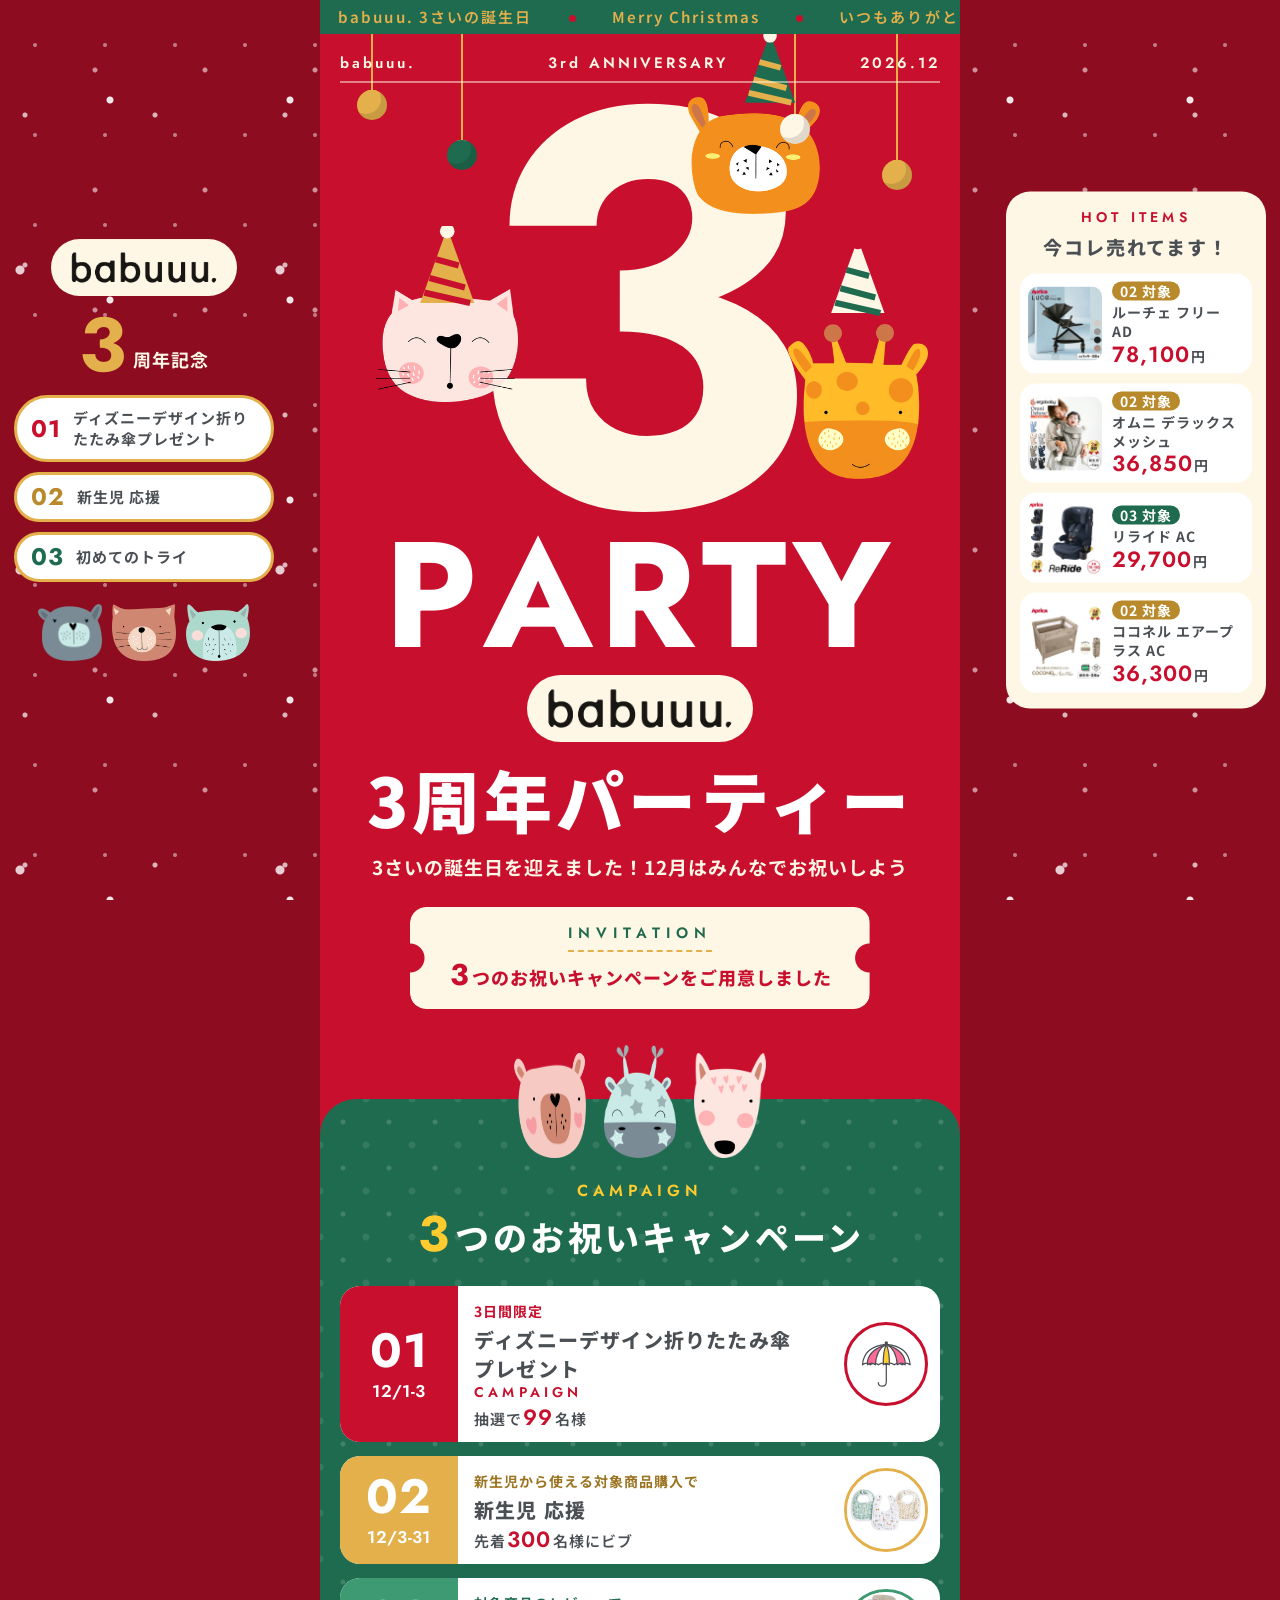
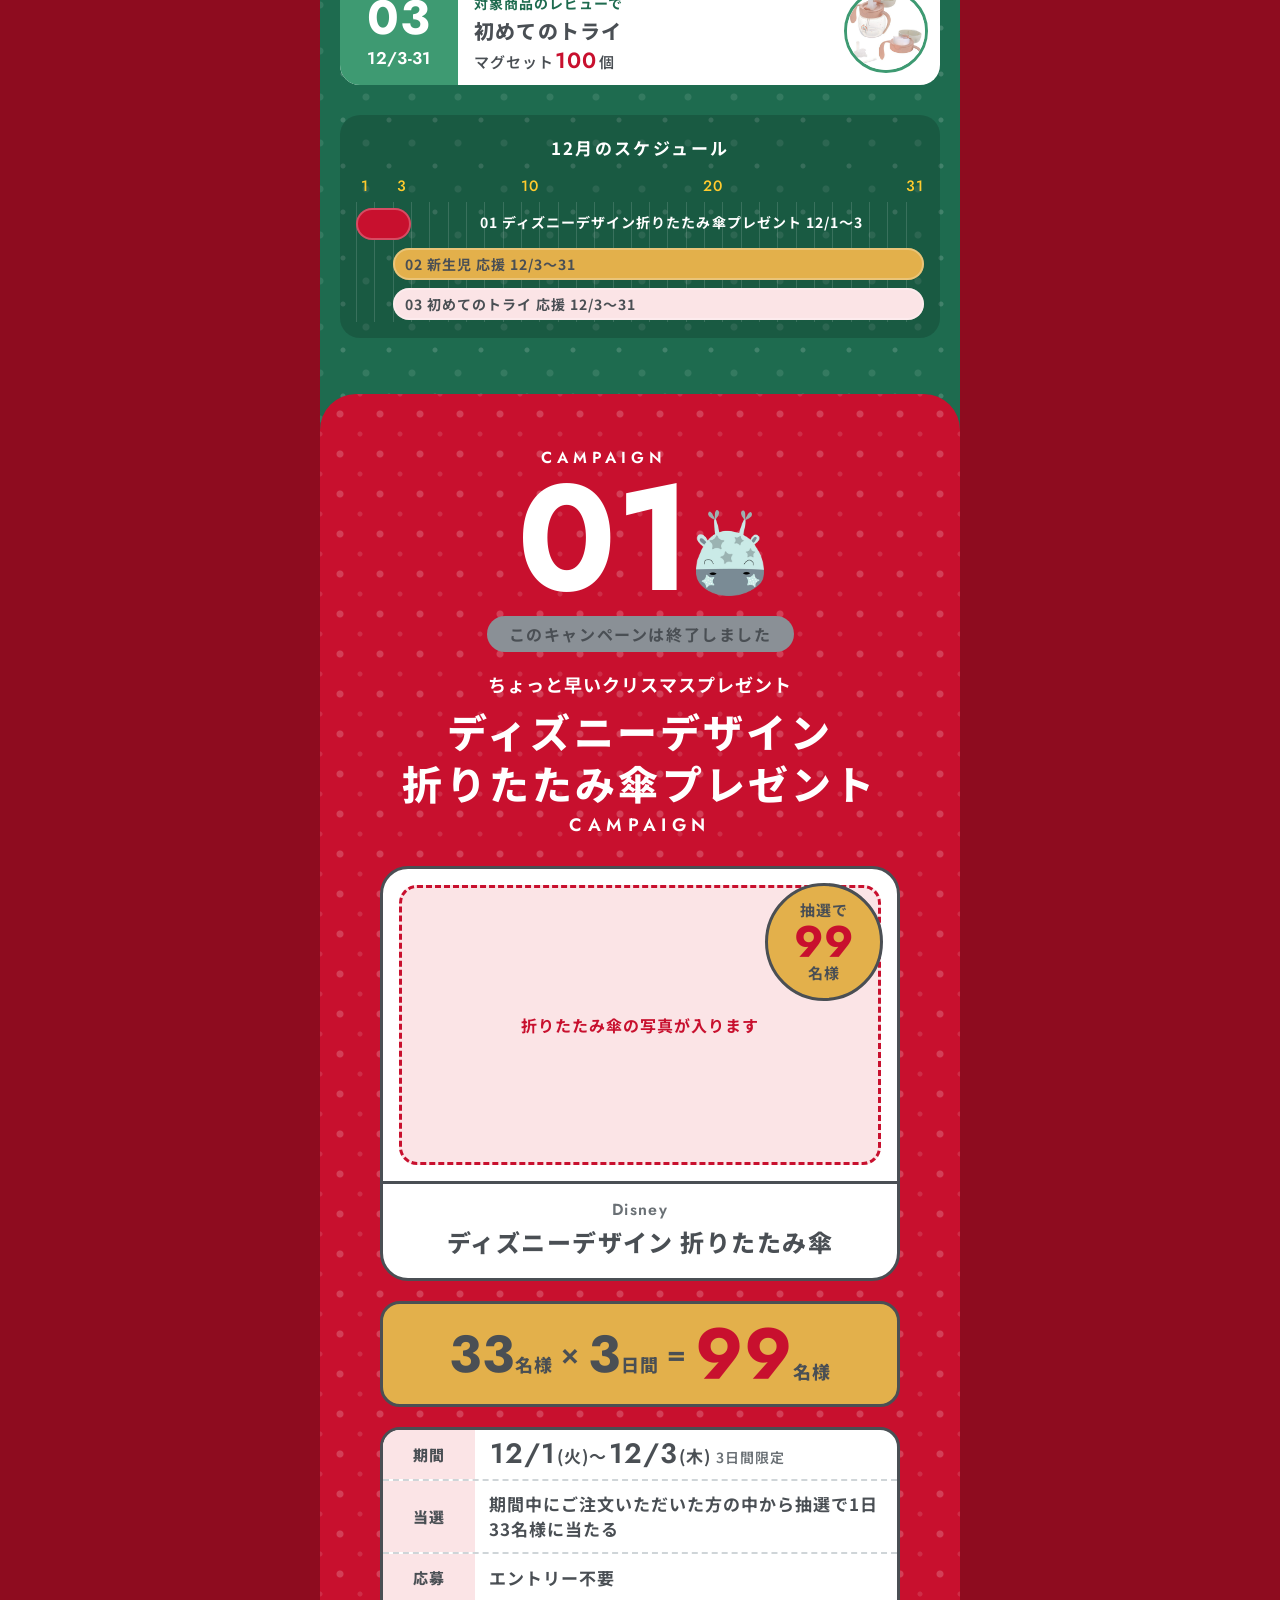
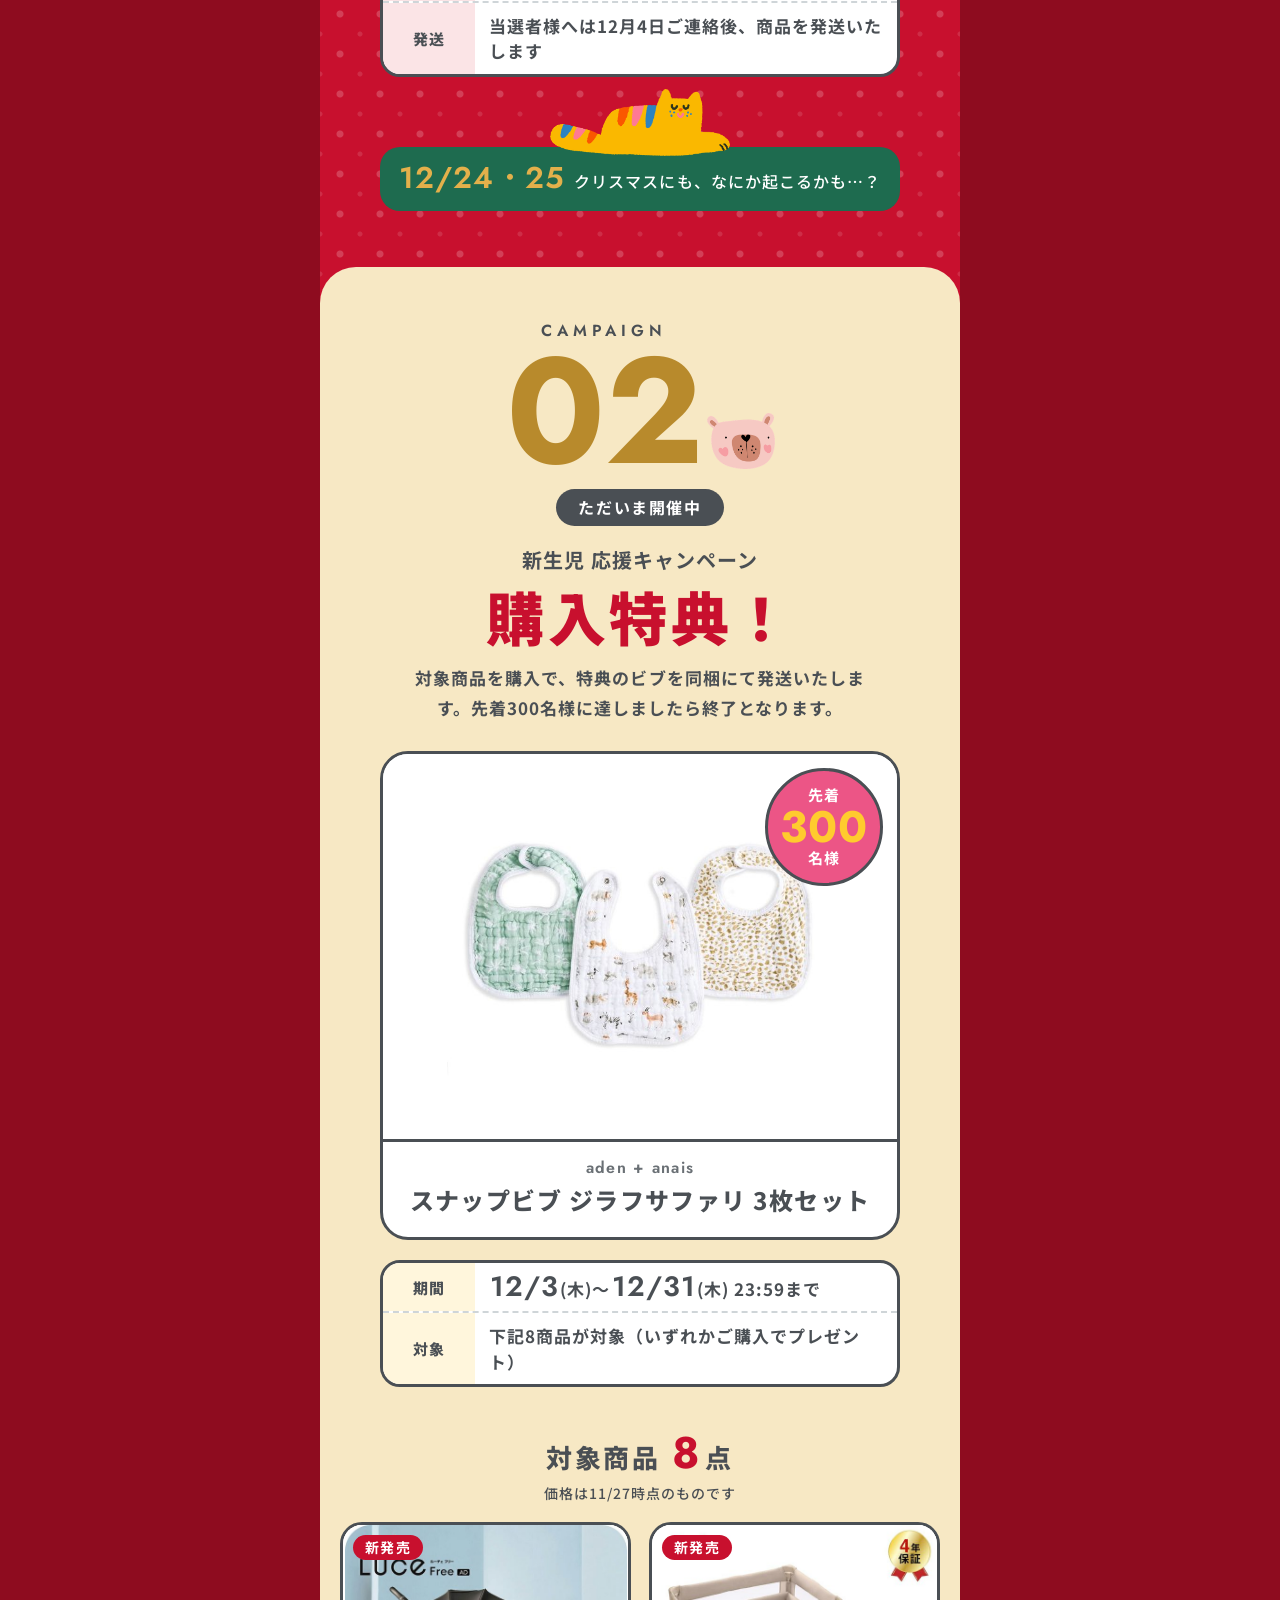
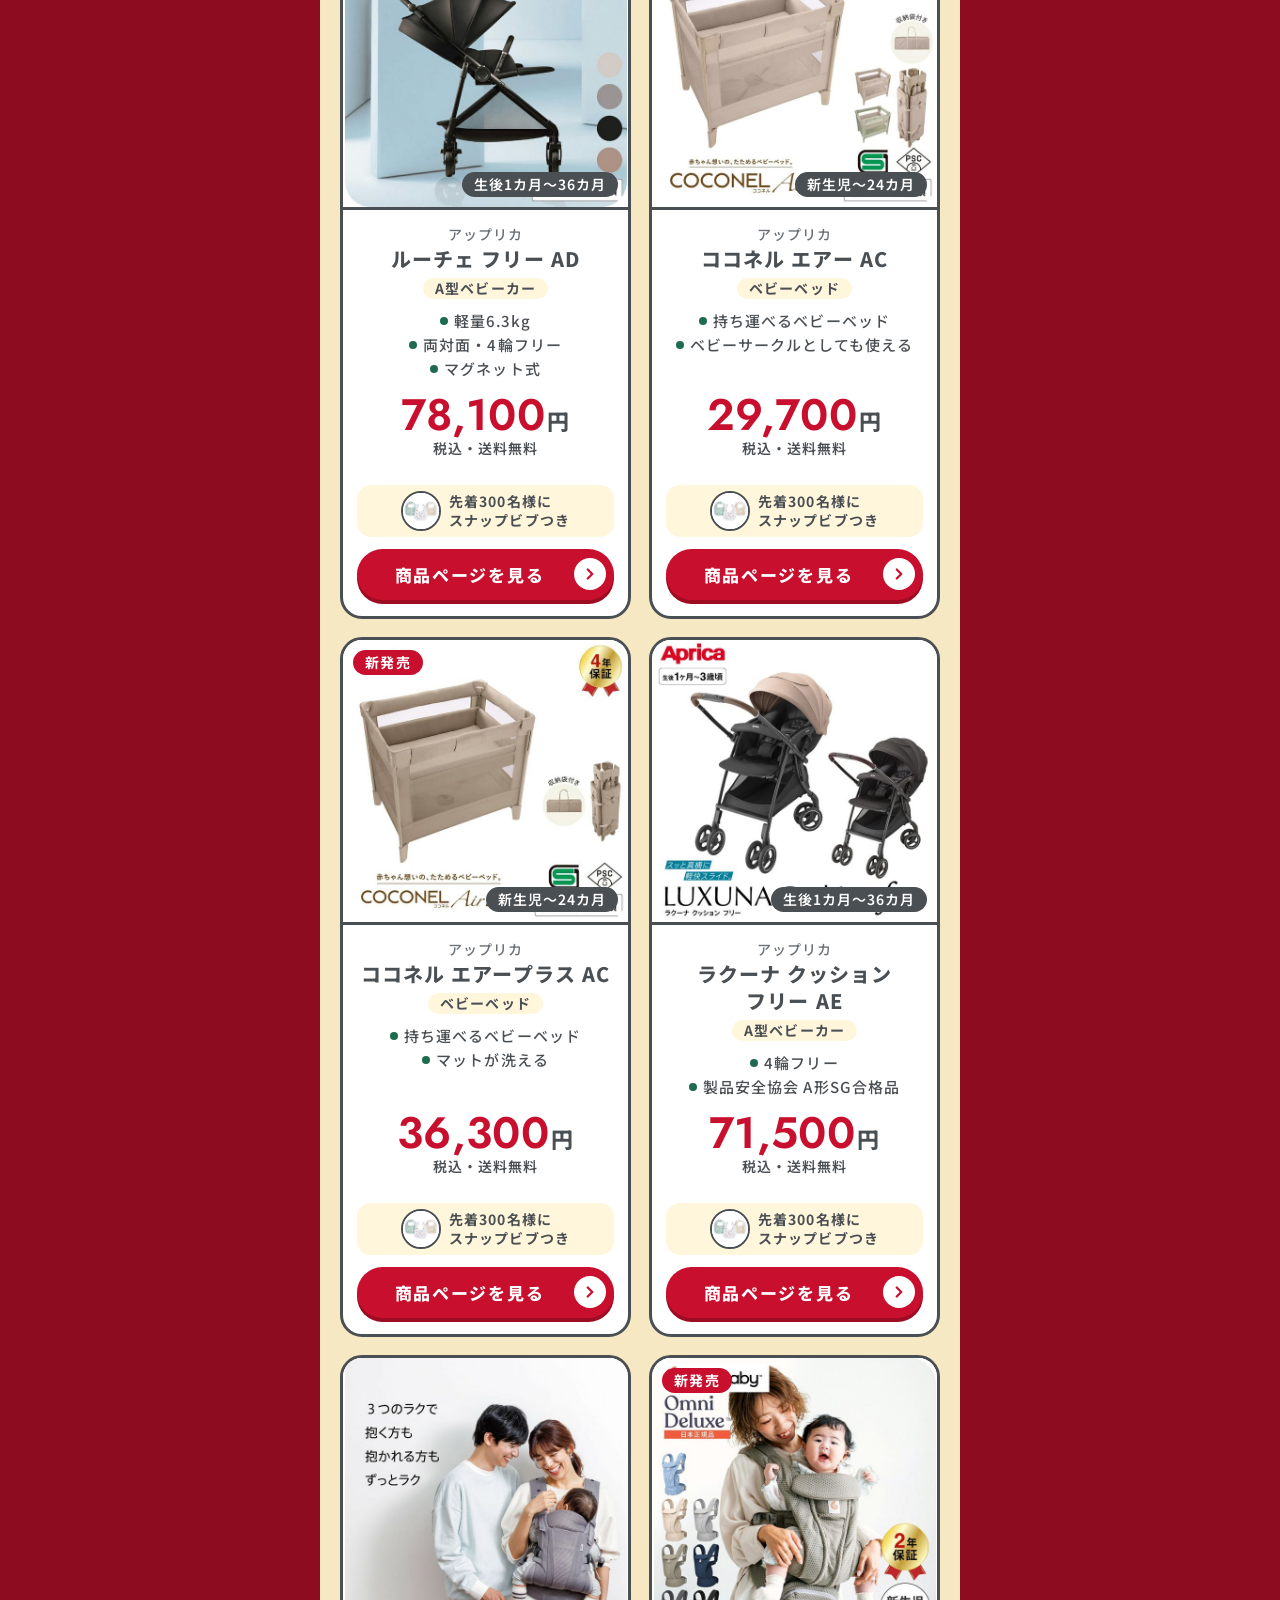
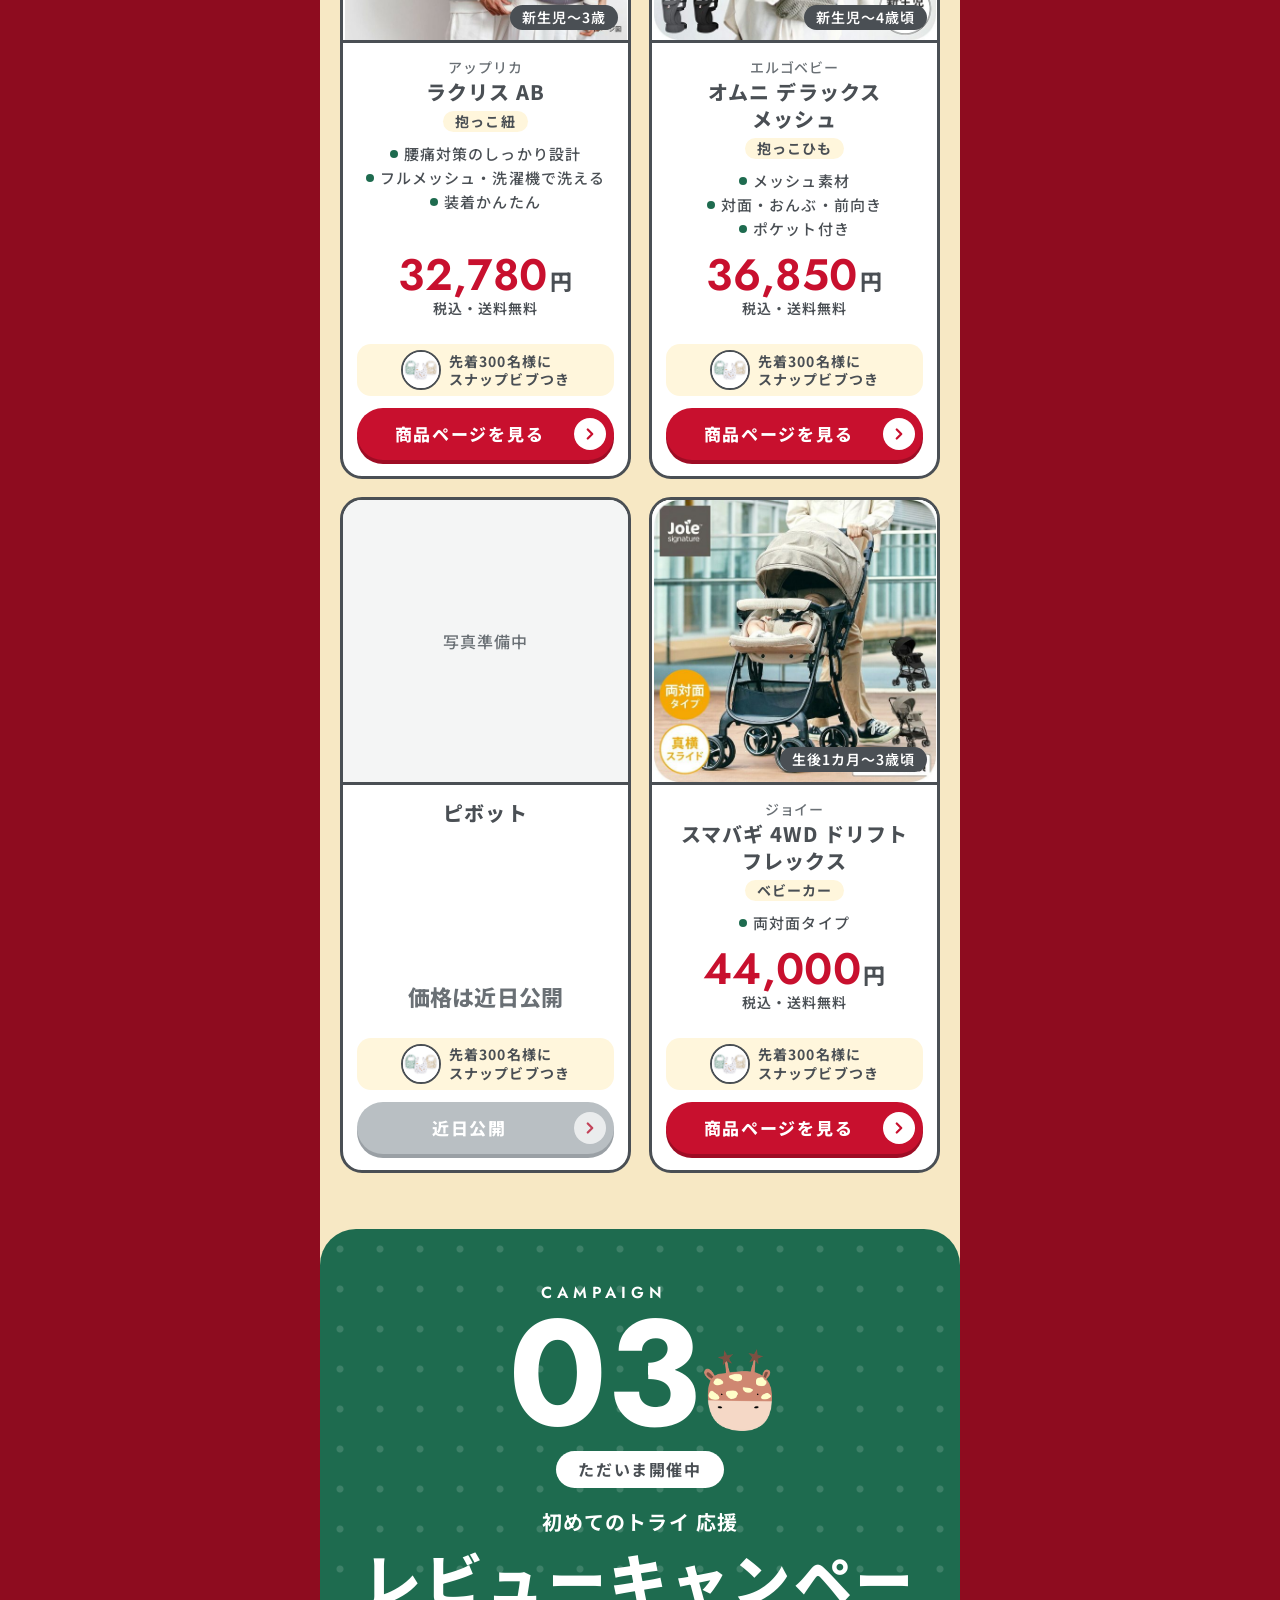
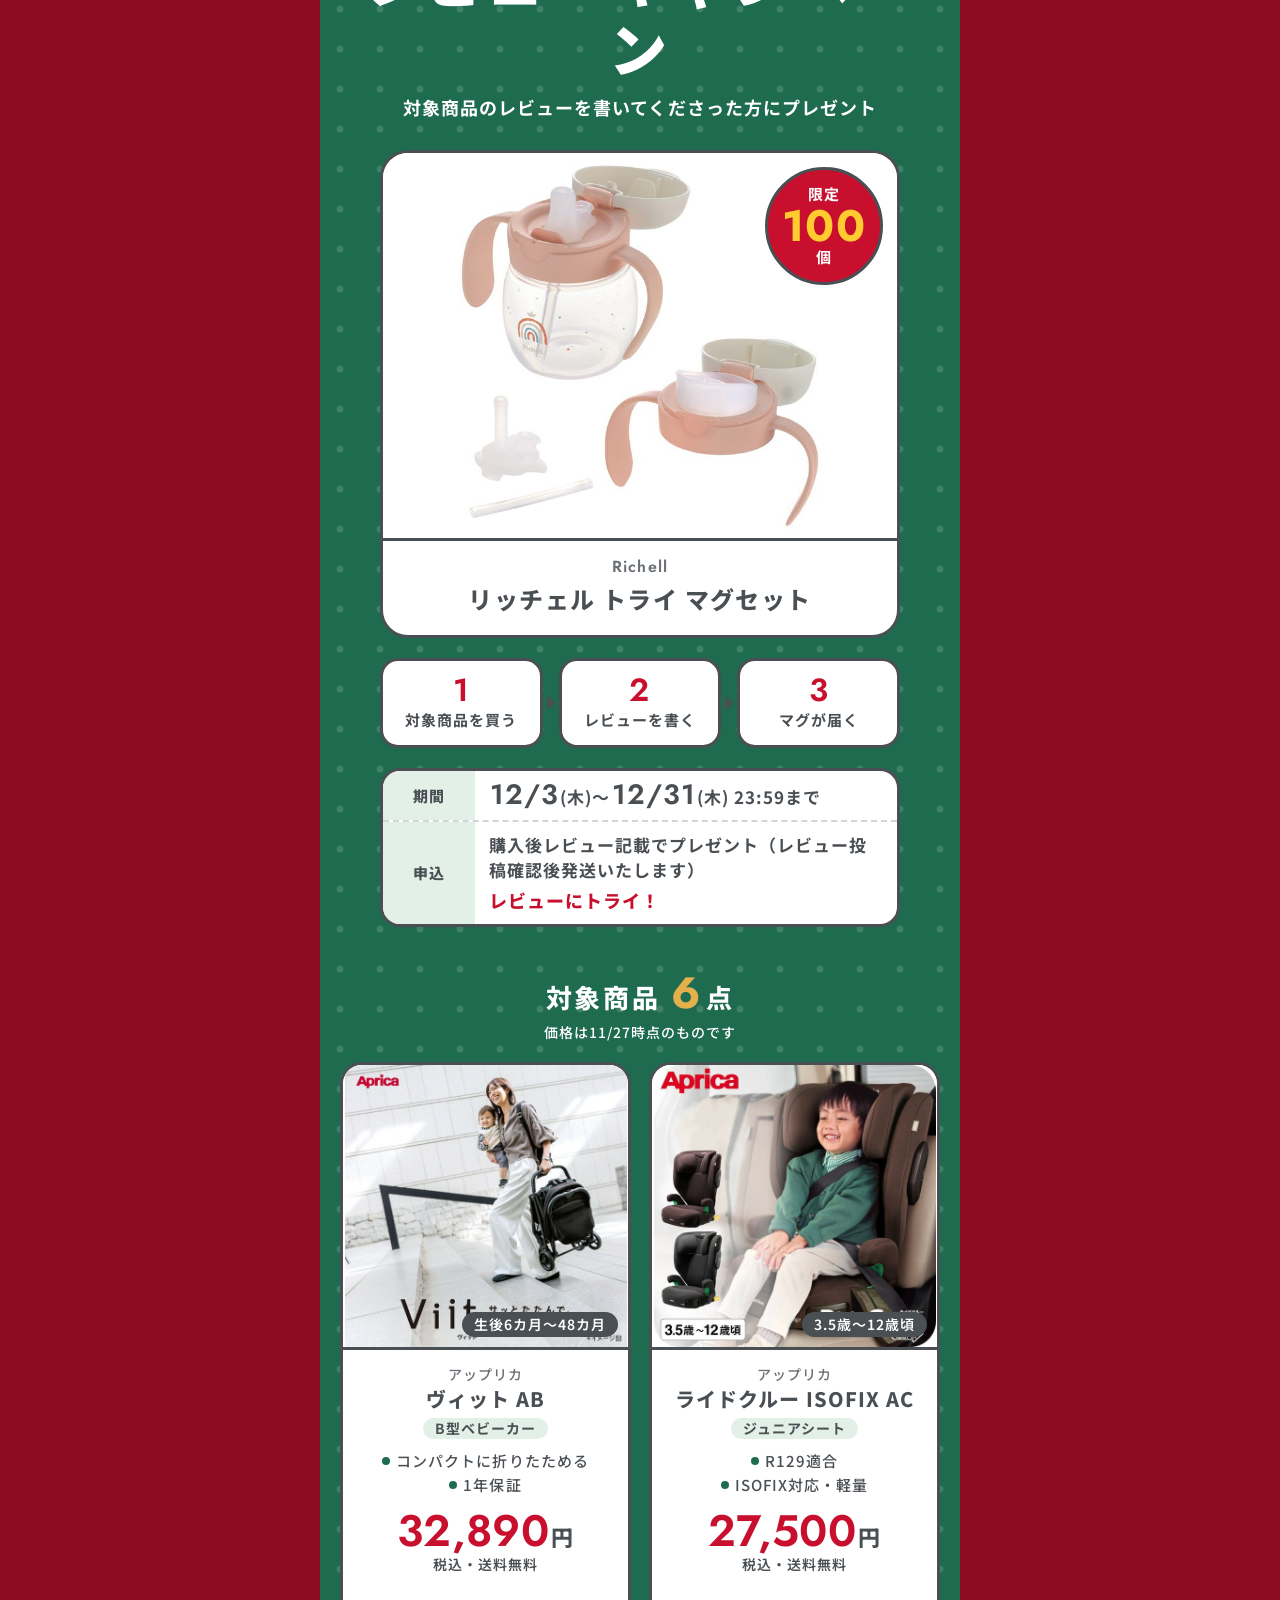
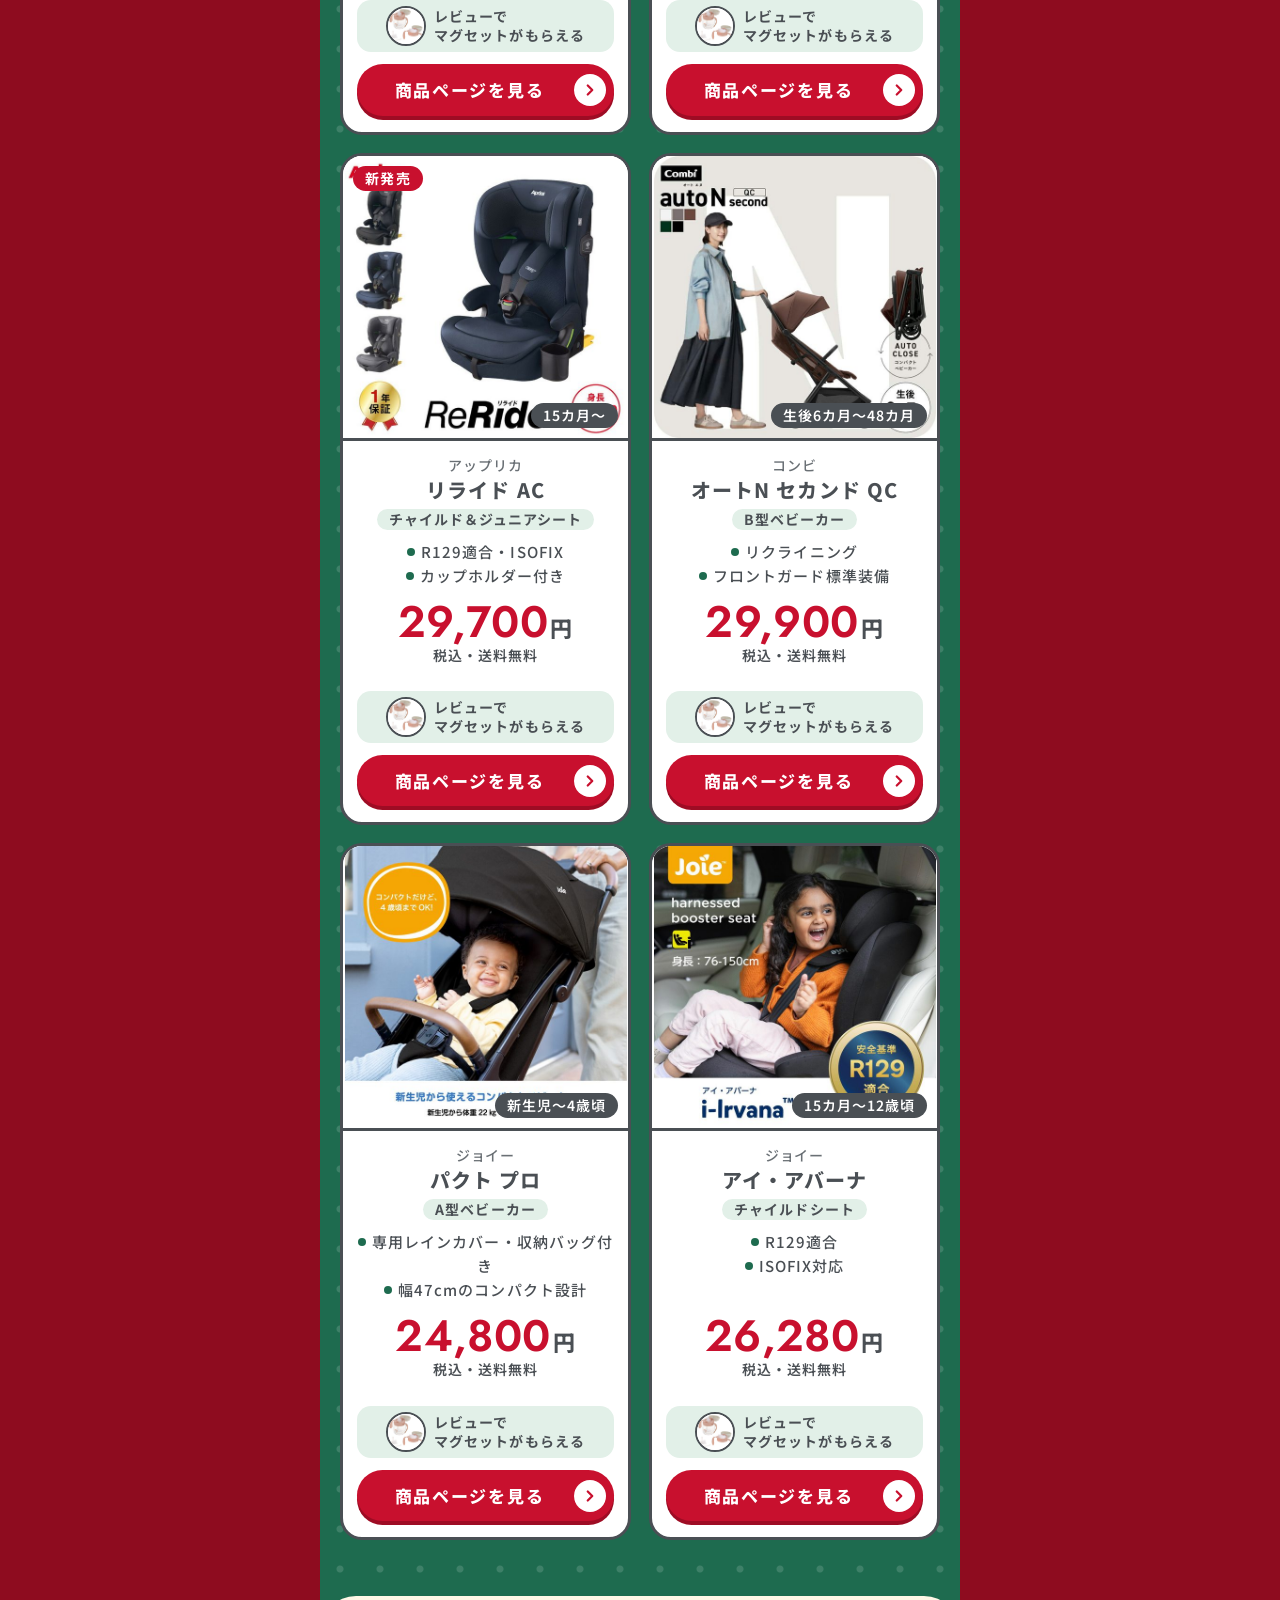
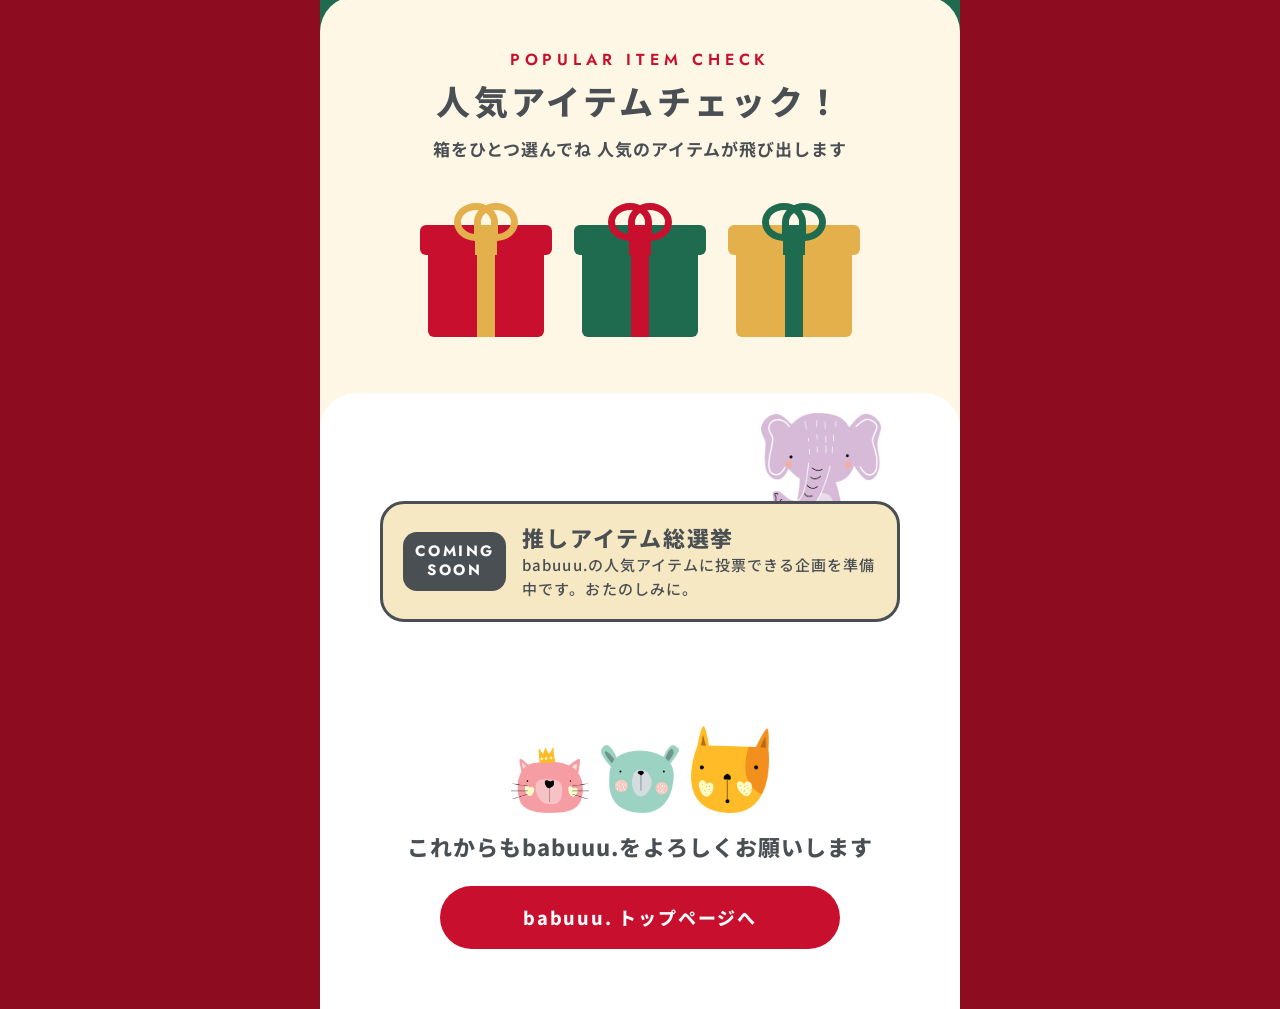
==== commit efb37565: "fix: レビューの申込欄に「レビューにトライ！」を追加 Co-Authored-By: Claude Opus 5.5 <noreply@anthropic.com>" ====
--- a/index.html
+++ b/index.html
@@ -6,7 +6,7 @@
 <meta name="robots" content="noindex">
 <title>babuuu. 3周年記念 3さいの誕生日を迎えました！</title>
 <link rel="stylesheet" href="https://fonts.googleapis.com/css2?family=Jost:wght@400;500;600;700&family=Noto+Sans+JP:wght@400..800&display=swap">
-<link rel="stylesheet" href="anniv.css?v=202611271906">
+<link rel="stylesheet" href="anniv.css?v=202611271908">
 </head>
 <body>
 
@@ -160,7 +160,7 @@
       </ol>
       <dl class="facts">
         <div><dt>期間</dt><dd><b>12/3</b>(木)〜<b>12/31</b>(木) <span class="nw">23:59まで</span></dd></div>
-        <div><dt>申込</dt><dd>購入後レビュー記載でプレゼント（レビュー投稿確認後発送いたします）</dd></div>
+        <div><dt>申込</dt><dd>購入後レビュー記載でプレゼント（レビュー投稿確認後発送いたします）<strong class="facts__em">レビューにトライ！</strong></dd></div>
       </dl>
       <h3 class="items__h">対象商品 <b>6</b>点</h3>
       <p class="items__note">価格は11/27時点のものです</p>
@@ -205,6 +205,6 @@
 </div>
 
 <script>window.PICKS={"items": [{"name": "ルーチェ フリー AD", "brand": "アップリカ", "img": "images/n-luce.jpg", "price": "78,100", "url": "https://item.rakuten.co.jp/babuuu/bgoods-00021/", "cp": "02"}, {"name": "ココネル エアー AC", "brand": "アップリカ", "img": "images/n-coconeru.jpg", "price": "29,700", "url": "https://item.rakuten.co.jp/babuuu/bgoods-00013/", "cp": "02"}, {"name": "ココネル エアープラス AC", "brand": "アップリカ", "img": "images/n-coconeru-plus.jpg", "price": "36,300", "url": "https://item.rakuten.co.jp/babuuu/bgoods-00012/", "cp": "02"}, {"name": "ラクーナ クッション フリー AE", "brand": "アップリカ", "img": "images/n-lacuna.jpg", "price": "71,500", "url": "https://item.rakuten.co.jp/babuuu/bgoods-00325/", "cp": "02"}, {"name": "ラクリス AB", "brand": "アップリカ", "img": "images/n-laclis.jpg", "price": "32,780", "url": "https://item.rakuten.co.jp/babuuu/bgoods-00007/?variantId=bgoods-00007-ver2-4", "cp": "02"}, {"name": "オムニ デラックス メッシュ", "brand": "エルゴベビー", "img": "images/n-omni.jpg", "price": "36,850", "url": "https://item.rakuten.co.jp/babuuu/bgoods-00316/", "cp": "02"}, {"name": "スマバギ 4WD ドリフト フレックス", "brand": "ジョイー", "img": "images/n-smabagi.jpg", "price": "44,000", "url": "https://item.rakuten.co.jp/babuuu/bgoods-00393/", "cp": "02"}, {"name": "ヴィット AB", "brand": "アップリカ", "img": "images/t-vitt.jpg", "price": "32,890", "url": "https://item.rakuten.co.jp/babuuu/bgoods-00312/", "cp": "03"}, {"name": "ライドクルー ISOFIX AC", "brand": "アップリカ", "img": "images/t-ridecrew.jpg", "price": "27,500", "url": "https://item.rakuten.co.jp/babuuu/bgoods-00010/", "cp": "03"}, {"name": "リライド AC", "brand": "アップリカ", "img": "images/t-reride.jpg", "price": "29,700", "url": "https://item.rakuten.co.jp/babuuu/bgoods-00098/", "cp": "03"}, {"name": "オートN セカンド QC", "brand": "コンビ", "img": "images/t-auton.jpg", "price": "29,900", "url": "https://item.rakuten.co.jp/babuuu/bgoods-00353/", "cp": "03"}, {"name": "パクト プロ", "brand": "ジョイー", "img": "images/t-pactpro.jpg", "price": "24,800", "url": "https://item.rakuten.co.jp/babuuu/bgoods-00320/", "cp": "03"}, {"name": "アイ・アバーナ", "brand": "ジョイー", "img": "images/t-iavana.jpg", "price": "26,280", "url": "https://item.rakuten.co.jp/babuuu/bgoods-00279/", "cp": "03"}], "faces": ["bear-orange", "cat-white", "giraffe-yellow", "bear-pink", "dog-white", "giraffe-blue", "cat-crown", "bear-mint"]};</script>
-<script src="anniv.js?v=202611271906"></script>
+<script src="anniv.js?v=202611271908"></script>
 </body>
 </html>
--- a/anniv.css
+++ b/anniv.css
@@ -636,3 +636,4 @@
   .cp--newborn .cp__pre,.cp--try .cp__pre{font-size:17px}
   .cp__lead--txt{font-size:16px;text-align:left}
 }
+.facts__em{display:block;margin-top:4px;color:var(--xred);font-weight:800;font-size:18px}
